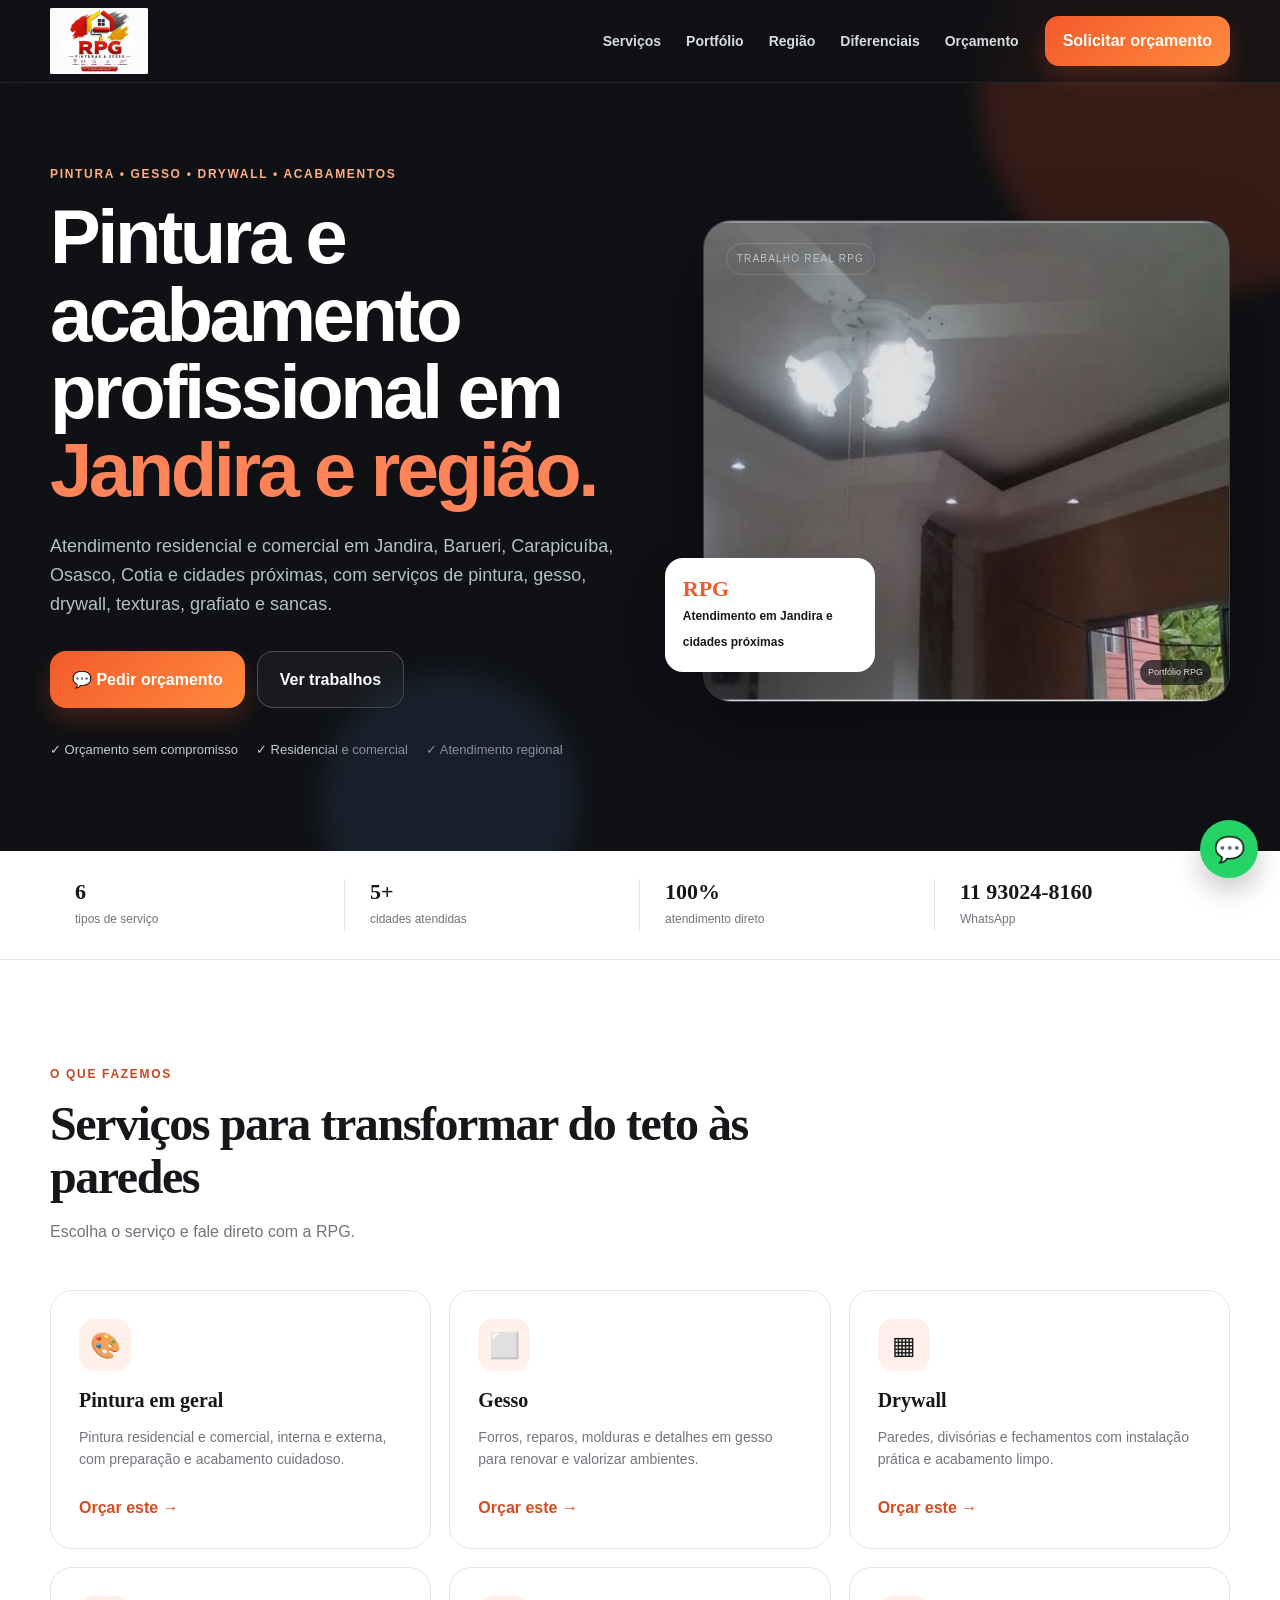
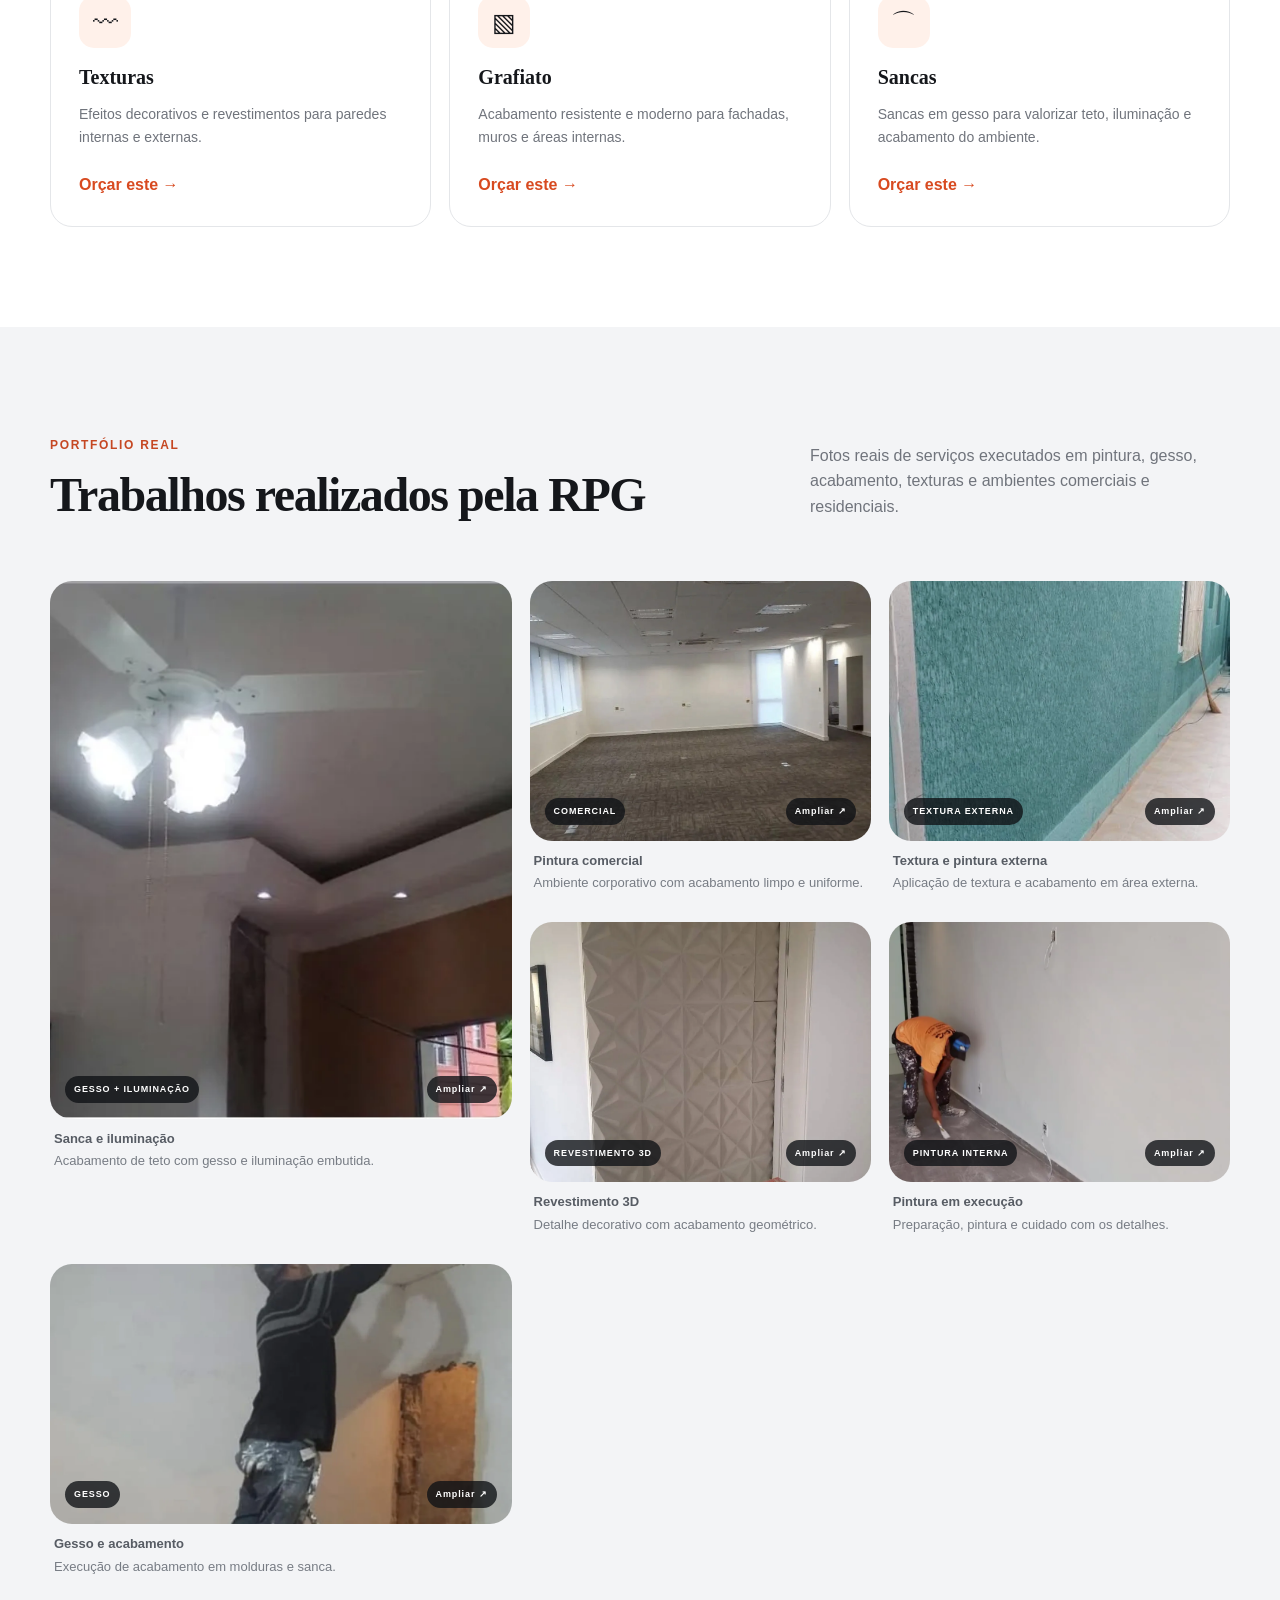
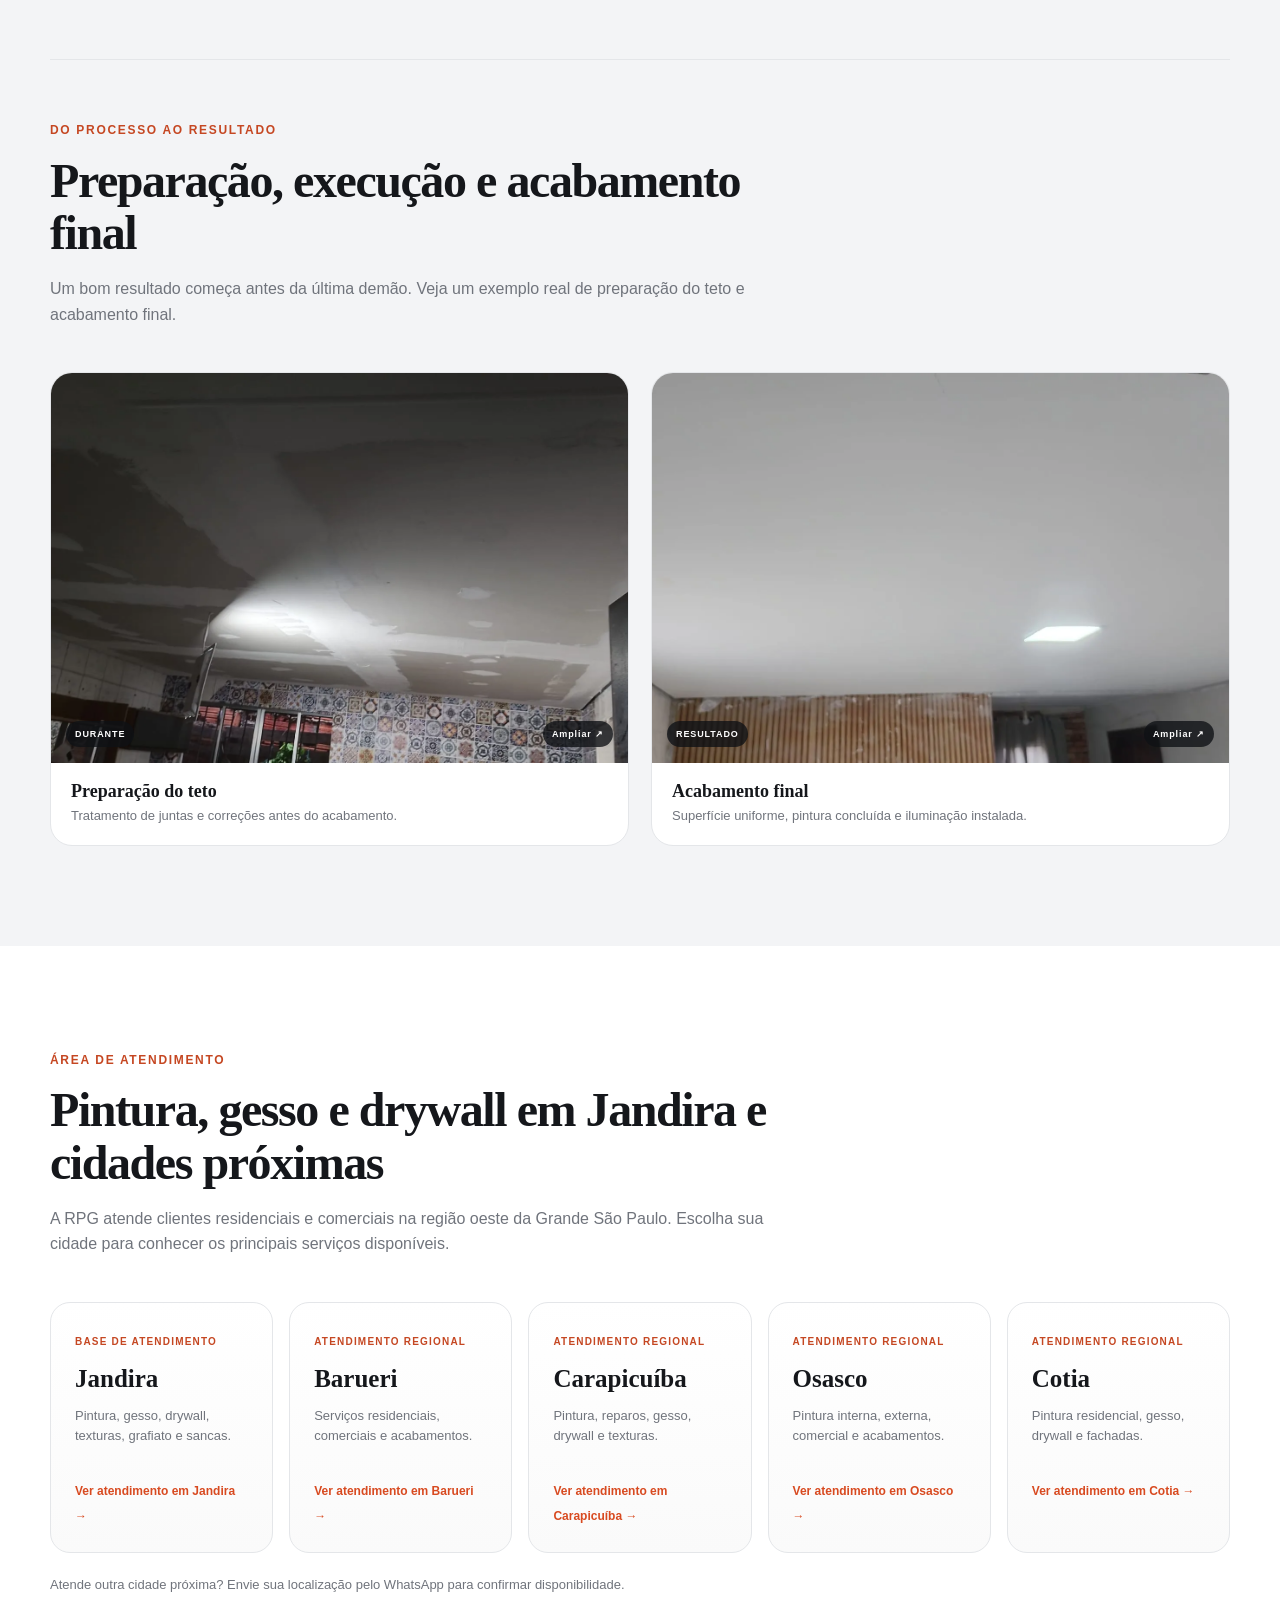
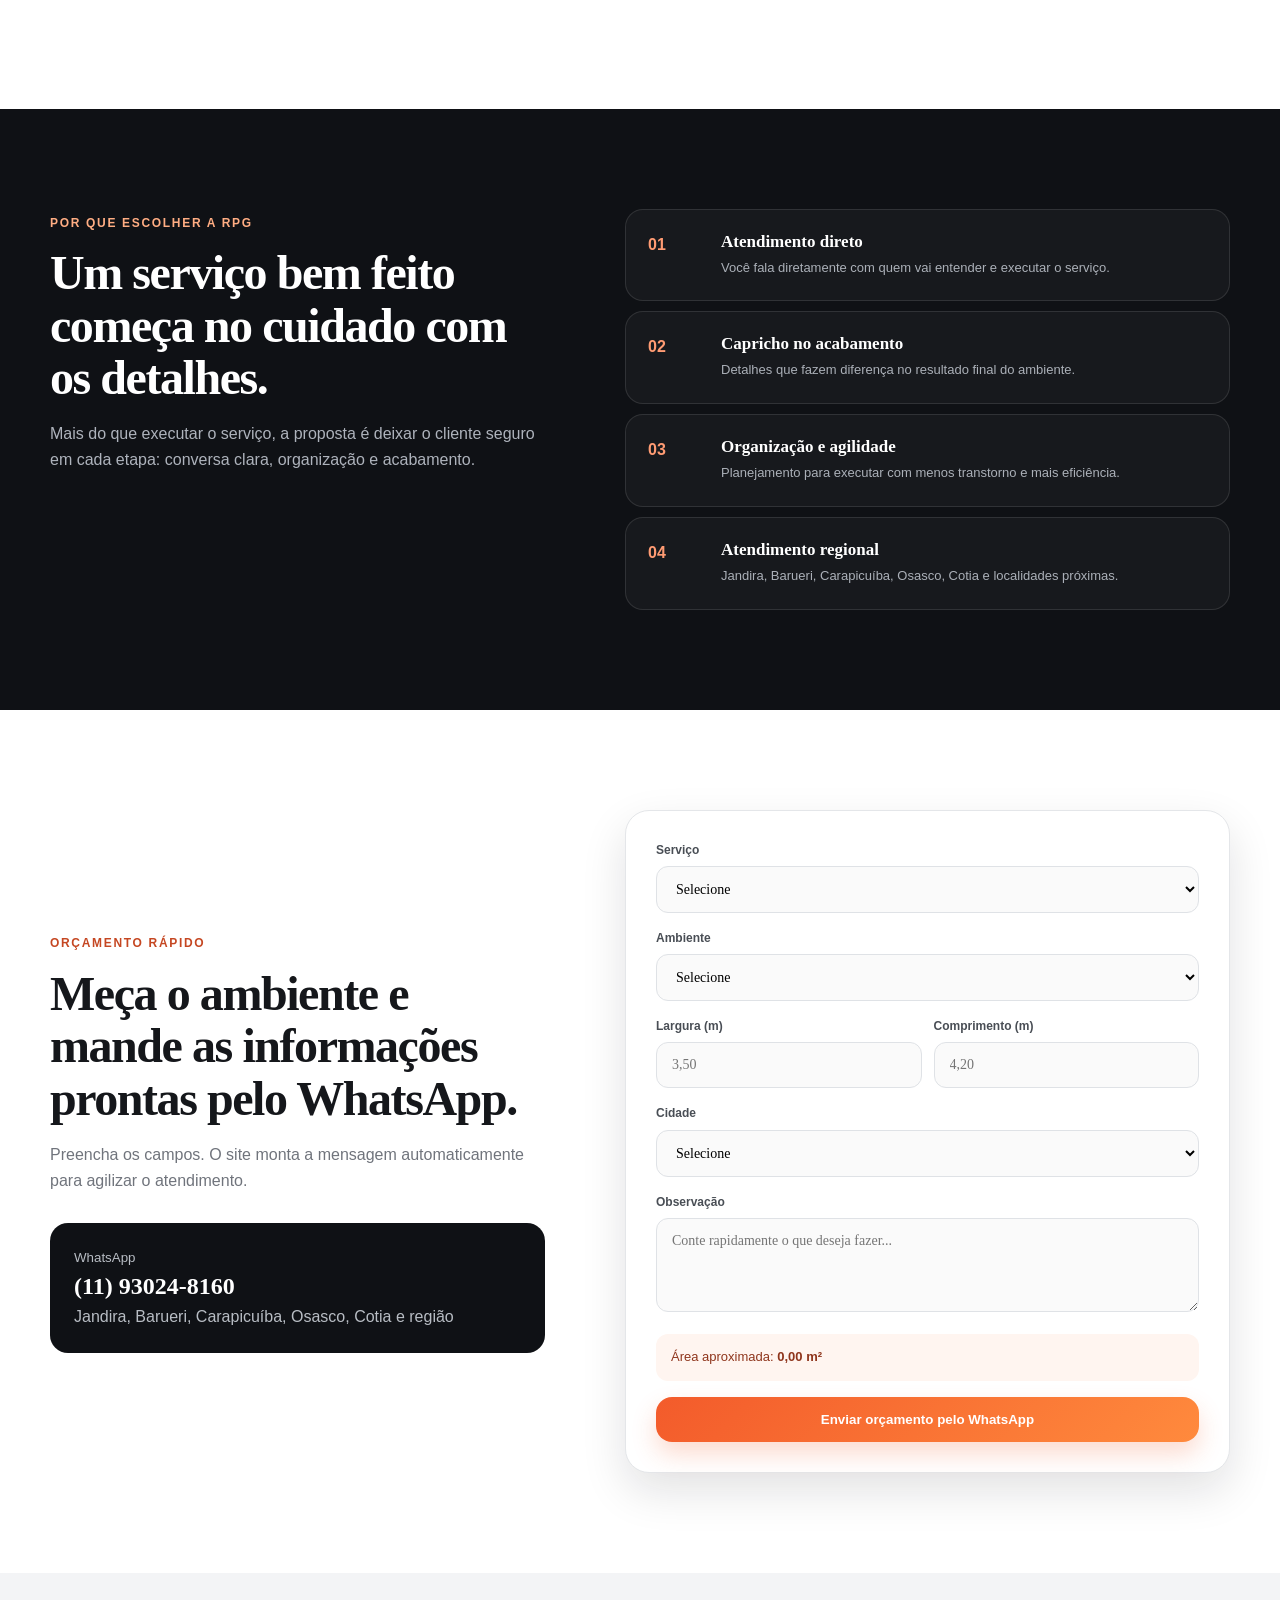
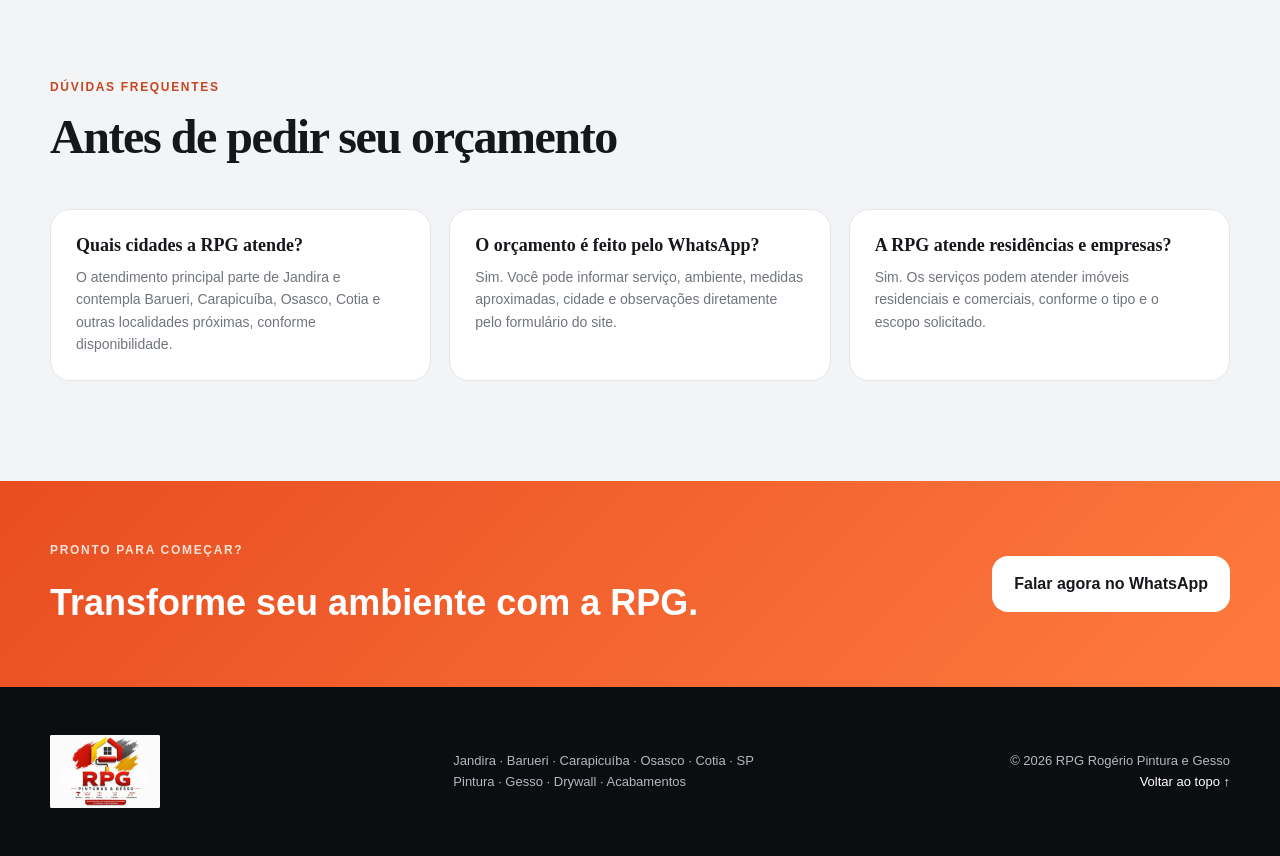
==== index.html @ b92ab062 "Add files via upload" ====
<!doctype html>
<html lang="pt-BR">
<head>
  <!-- Google tag (gtag.js) -->
  <script async src="https://www.googletagmanager.com/gtag/js?id=G-4GJXYVEVCH"></script>
  <script>
    window.dataLayer = window.dataLayer || [];
    function gtag(){dataLayer.push(arguments);}
    gtag('js', new Date());

    gtag('config', 'G-4GJXYVEVCH');
  </script>
  <meta charset="utf-8" />
  <meta name="viewport" content="width=device-width, initial-scale=1" />
  <title>RPG Pinturas & Gesso | Pintor em Jandira, Barueri, Osasco e Região</title>
  <meta name="description" content="Pintura residencial e comercial, gesso, drywall, texturas, grafiato e sancas em Jandira, Barueri, Carapicuíba, Osasco, Cotia e região. Solicite orçamento pelo WhatsApp." />
  <meta name="robots" content="index,follow,max-image-preview:large" />
  <meta name="theme-color" content="#111317" />
  <link rel="canonical" href="https://rpgpinturas.com.br/" />
  <meta property="og:locale" content="pt_BR" />
  <meta property="og:type" content="website" />
  <meta property="og:title" content="RPG Pinturas & Gesso | Jandira e Região" />
  <meta property="og:description" content="Pintura, gesso, drywall, texturas e acabamentos em Jandira, Barueri, Carapicuíba, Osasco, Cotia e região." />
  <meta property="og:url" content="https://rpgpinturas.com.br/" />
  <meta property="og:image" content="https://rpgpinturas.com.br/images/portfolio/sanca-iluminacao-rpg.webp" />
  <meta name="twitter:card" content="summary_large_image" />
  <link rel="icon" type="image/png" href="images/favicon-rpg.png" />
  <link rel="preconnect" href="https://fonts.googleapis.com">
  <link rel="preconnect" href="https://fonts.gstatic.com" crossorigin>
  <link rel="preload" href="https://fonts.googleapis.com/css2?family=Manrope:wght@400;500;600;700;800&family=Montserrat:wght@700;800;900&display=swap" as="style" onload="this.onload=null;this.rel=\'stylesheet\'">
  <noscript><link rel="stylesheet" href="https://fonts.googleapis.com/css2?family=Manrope:wght@400;500;600;700;800&family=Montserrat:wght@700;800;900&display=swap"></noscript>
  <link rel="stylesheet" href="css/style.css" />
  <script type="application/ld+json">
  {
    "@context":"https://schema.org",
    "@type":"HomeAndConstructionBusiness",
    "name":"RPG Pinturas & Gesso",
    "url":"https://rpgpinturas.com.br/",
    "image":"https://rpgpinturas.com.br/images/logo-rpg.webp",
    "telephone":"+55 11 93024-8160",
    "priceRange":"$$",
    "areaServed":[
      {"@type":"City","name":"Jandira"},
      {"@type":"City","name":"Barueri"},
      {"@type":"City","name":"Carapicuíba"},
      {"@type":"City","name":"Osasco"},
      {"@type":"City","name":"Cotia"}
    ],
    "serviceType":["Pintura residencial","Pintura comercial","Gesso","Drywall","Texturas","Grafiato","Sancas"]
  }
  </script>
</head>
<body>
  <header class="site-header" id="topo">
    <div class="container nav-wrap">
      <a class="brand" href="#topo" aria-label="RPG Pinturas e Gesso - início"><img class="brand-logo" src="images/logo-rpg.webp" alt="RPG Pinturas e Gesso" width="360" height="240" decoding="async" /></a>
      <button class="menu-toggle" aria-label="Abrir menu" aria-expanded="false">☰</button>
      <nav class="nav" aria-label="Navegação principal">
        <a href="#servicos">Serviços</a><a href="#portfolio">Portfólio</a><a href="#regiao">Região</a><a href="#diferenciais">Diferenciais</a><a href="#orcamento">Orçamento</a>
      </nav>
      <a class="btn btn-primary nav-cta" target="_blank" rel="noopener" href="https://wa.me/5511930248160?text=Olá%20Rogério!%20Vim%20pelo%20site%20da%20RPG%20e%20gostaria%20de%20solicitar%20um%20orçamento.">Solicitar orçamento</a>
    </div>
  </header>

  <main>
    <section class="hero section-dark">
      <div class="hero-glow hero-glow-1"></div><div class="hero-glow hero-glow-2"></div>
      <div class="container hero-grid">
        <div class="hero-copy reveal">
          <span class="eyebrow">Pintura • Gesso • Drywall • Acabamentos</span>
          <h1>Pintura e acabamento profissional em <span>Jandira e região.</span></h1>
          <p>Atendimento residencial e comercial em Jandira, Barueri, Carapicuíba, Osasco, Cotia e cidades próximas, com serviços de pintura, gesso, drywall, texturas, grafiato e sancas.</p>
          <div class="hero-actions">
            <a class="btn btn-primary btn-lg" target="_blank" rel="noopener" href="https://wa.me/5511930248160?text=Olá%20Rogério!%20Vim%20pelo%20site%20da%20RPG%20e%20quero%20solicitar%20um%20orçamento.">💬 Pedir orçamento</a>
            <a class="btn btn-ghost btn-lg" href="#portfolio">Ver trabalhos</a>
          </div>
          <div class="trust-row"><span>✓ Orçamento sem compromisso</span><span>✓ Residencial e comercial</span><span>✓ Atendimento regional</span></div>
        </div>
        <div class="hero-visual reveal">
          <div class="photo-card photo-main hero-photo" role="img" aria-label="Profissional realizando pintura interna">
            <img src="images/portfolio/sanca-iluminacao-rpg.webp" alt="Sanca em gesso com iluminação e acabamento realizado pela RPG Pinturas & Gesso" loading="eager" fetchpriority="high" /><span class="photo-label">TRABALHO REAL RPG</span><span class="photo-source">Portfólio RPG</span>
          </div>
          <div class="floating-badge"><strong>RPG</strong><span>Atendimento em Jandira e cidades próximas</span></div>
        </div>
      </div>
    </section>

    <section class="stats-strip"><div class="container stats-grid"><div><strong>6</strong><span>tipos de serviço</span></div><div><strong>5+</strong><span>cidades atendidas</span></div><div><strong>100%</strong><span>atendimento direto</span></div><div><strong>11 93024-8160</strong><span>WhatsApp</span></div></div></section>

    <section class="section" id="servicos"><div class="container">
      <div class="section-heading reveal"><span class="eyebrow dark">O que fazemos</span><h2>Serviços para transformar do teto às paredes</h2><p>Escolha o serviço e fale direto com a RPG.</p></div>
      <div class="service-grid">
        <article class="service-card reveal"><div class="service-icon">🎨</div><h3>Pintura em geral</h3><p>Pintura residencial e comercial, interna e externa, com preparação e acabamento cuidadoso.</p><a data-service="Pintura em geral" class="service-link" href="#orcamento">Orçar este →</a></article>
        <article class="service-card reveal"><div class="service-icon">⬜</div><h3>Gesso</h3><p>Forros, reparos, molduras e detalhes em gesso para renovar e valorizar ambientes.</p><a data-service="Gesso" class="service-link" href="#orcamento">Orçar este →</a></article>
        <article class="service-card reveal"><div class="service-icon">▦</div><h3>Drywall</h3><p>Paredes, divisórias e fechamentos com instalação prática e acabamento limpo.</p><a data-service="Drywall" class="service-link" href="#orcamento">Orçar este →</a></article>
        <article class="service-card reveal"><div class="service-icon">〰</div><h3>Texturas</h3><p>Efeitos decorativos e revestimentos para paredes internas e externas.</p><a data-service="Texturas" class="service-link" href="#orcamento">Orçar este →</a></article>
        <article class="service-card reveal"><div class="service-icon">▧</div><h3>Grafiato</h3><p>Acabamento resistente e moderno para fachadas, muros e áreas internas.</p><a data-service="Grafiato" class="service-link" href="#orcamento">Orçar este →</a></article>
        <article class="service-card reveal"><div class="service-icon">⌒</div><h3>Sancas</h3><p>Sancas em gesso para valorizar teto, iluminação e acabamento do ambiente.</p><a data-service="Sancas" class="service-link" href="#orcamento">Orçar este →</a></article>
      </div>
    </div></section>

    <section class="section section-soft" id="portfolio"><div class="container">
      <div class="section-heading inline-heading reveal">
        <div><span class="eyebrow dark">Portfólio real</span><h2>Trabalhos realizados pela RPG</h2></div>
        <p>Fotos reais de serviços executados em pintura, gesso, acabamento, texturas e ambientes comerciais e residenciais.</p>
      </div>

      <div class="portfolio-grid portfolio-grid-real">
        <figure class="portfolio-card wide reveal" data-lightbox>
          <div class="portfolio-image-wrap"><img class="portfolio-image" src="images/portfolio/sanca-iluminacao-rpg.webp" alt="Sanca em gesso com iluminação e acabamento realizado pela RPG" loading="lazy" decoding="async" /><span class="portfolio-tag">GESSO + ILUMINAÇÃO</span><span class="zoom-hint">Ampliar ↗</span></div>
          <figcaption><strong>Sanca e iluminação</strong><span>Acabamento de teto com gesso e iluminação embutida.</span></figcaption>
        </figure>
        <figure class="portfolio-card reveal" data-lightbox>
          <div class="portfolio-image-wrap"><img class="portfolio-image" src="images/portfolio/pintura-comercial-rpg.webp" alt="Pintura comercial e acabamento de escritório realizado pela RPG" loading="lazy" decoding="async" /><span class="portfolio-tag">COMERCIAL</span><span class="zoom-hint">Ampliar ↗</span></div>
          <figcaption><strong>Pintura comercial</strong><span>Ambiente corporativo com acabamento limpo e uniforme.</span></figcaption>
        </figure>
        <figure class="portfolio-card reveal" data-lightbox>
          <div class="portfolio-image-wrap"><img class="portfolio-image" src="images/portfolio/pintura-externa-textura-rpg.webp" alt="Pintura externa com textura em parede realizada pela RPG" loading="lazy" decoding="async" /><span class="portfolio-tag">TEXTURA EXTERNA</span><span class="zoom-hint">Ampliar ↗</span></div>
          <figcaption><strong>Textura e pintura externa</strong><span>Aplicação de textura e acabamento em área externa.</span></figcaption>
        </figure>
        <figure class="portfolio-card reveal" data-lightbox>
          <div class="portfolio-image-wrap"><img class="portfolio-image" src="images/portfolio/revestimento-3d-rpg.webp" alt="Revestimento 3D decorativo instalado em parede pela RPG" loading="lazy" decoding="async" /><span class="portfolio-tag">REVESTIMENTO 3D</span><span class="zoom-hint">Ampliar ↗</span></div>
          <figcaption><strong>Revestimento 3D</strong><span>Detalhe decorativo com acabamento geométrico.</span></figcaption>
        </figure>
        <figure class="portfolio-card reveal" data-lightbox>
          <div class="portfolio-image-wrap"><img class="portfolio-image" src="images/portfolio/pintura-interna-execucao-rpg.webp" alt="Profissional executando pintura interna em obra da RPG" loading="lazy" decoding="async" /><span class="portfolio-tag">PINTURA INTERNA</span><span class="zoom-hint">Ampliar ↗</span></div>
          <figcaption><strong>Pintura em execução</strong><span>Preparação, pintura e cuidado com os detalhes.</span></figcaption>
        </figure>
        <figure class="portfolio-card reveal" data-lightbox>
          <div class="portfolio-image-wrap"><img class="portfolio-image" src="images/portfolio/gesso-acabamento-execucao-rpg.webp" alt="Profissional executando acabamento em gesso e sanca pela RPG" loading="lazy" decoding="async" /><span class="portfolio-tag">GESSO</span><span class="zoom-hint">Ampliar ↗</span></div>
          <figcaption><strong>Gesso e acabamento</strong><span>Execução de acabamento em molduras e sanca.</span></figcaption>
        </figure>
      </div>

      <div class="process-block">
        <div class="section-heading reveal"><span class="eyebrow dark">Do processo ao resultado</span><h2>Preparação, execução e acabamento final</h2><p>Um bom resultado começa antes da última demão. Veja um exemplo real de preparação do teto e acabamento final.</p></div>
        <div class="process-grid">
          <figure class="process-card reveal" data-lightbox>
            <div class="portfolio-image-wrap"><img class="portfolio-image" src="images/portfolio/drywall-preparacao-teto-rpg.webp" alt="Teto em drywall durante etapa de preparação e tratamento de juntas" loading="lazy" decoding="async" /><span class="portfolio-tag">DURANTE</span><span class="zoom-hint">Ampliar ↗</span></div>
            <figcaption><strong>Preparação do teto</strong><span>Tratamento de juntas e correções antes do acabamento.</span></figcaption>
          </figure>
          <figure class="process-card reveal" data-lightbox>
            <div class="portfolio-image-wrap"><img class="portfolio-image" src="images/portfolio/teto-acabamento-final-rpg.webp" alt="Teto após acabamento final e pintura realizado pela RPG" loading="lazy" decoding="async" /><span class="portfolio-tag">RESULTADO</span><span class="zoom-hint">Ampliar ↗</span></div>
            <figcaption><strong>Acabamento final</strong><span>Superfície uniforme, pintura concluída e iluminação instalada.</span></figcaption>
          </figure>
        </div>
      </div>
    </div></section>

    <section class="section local-section" id="regiao"><div class="container">
      <div class="section-heading reveal"><span class="eyebrow dark">Área de atendimento</span><h2>Pintura, gesso e drywall em Jandira e cidades próximas</h2><p>A RPG atende clientes residenciais e comerciais na região oeste da Grande São Paulo. Escolha sua cidade para conhecer os principais serviços disponíveis.</p></div>
      <div class="city-grid">
        <a class="city-card reveal" href="pintor-jandira/"><span>Base de atendimento</span><h3>Jandira</h3><p>Pintura, gesso, drywall, texturas, grafiato e sancas.</p><b>Ver atendimento em Jandira →</b></a>
        <a class="city-card reveal" href="pintor-barueri/"><span>Atendimento regional</span><h3>Barueri</h3><p>Serviços residenciais, comerciais e acabamentos.</p><b>Ver atendimento em Barueri →</b></a>
        <a class="city-card reveal" href="pintor-carapicuiba/"><span>Atendimento regional</span><h3>Carapicuíba</h3><p>Pintura, reparos, gesso, drywall e texturas.</p><b>Ver atendimento em Carapicuíba →</b></a>
        <a class="city-card reveal" href="pintor-osasco/"><span>Atendimento regional</span><h3>Osasco</h3><p>Pintura interna, externa, comercial e acabamentos.</p><b>Ver atendimento em Osasco →</b></a>
        <a class="city-card reveal" href="pintor-cotia/"><span>Atendimento regional</span><h3>Cotia</h3><p>Pintura residencial, gesso, drywall e fachadas.</p><b>Ver atendimento em Cotia →</b></a>
      </div>
      <p class="region-note">Atende outra cidade próxima? Envie sua localização pelo WhatsApp para confirmar disponibilidade.</p>
    </div></section>

    <section class="section section-dark" id="diferenciais"><div class="container split-grid">
      <div class="reveal"><span class="eyebrow">Por que escolher a RPG</span><h2>Um serviço bem feito começa no cuidado com os detalhes.</h2><p class="muted">Mais do que executar o serviço, a proposta é deixar o cliente seguro em cada etapa: conversa clara, organização e acabamento.</p></div>
      <div class="feature-list reveal"><div><span>01</span><div><h3>Atendimento direto</h3><p>Você fala diretamente com quem vai entender e executar o serviço.</p></div></div><div><span>02</span><div><h3>Capricho no acabamento</h3><p>Detalhes que fazem diferença no resultado final do ambiente.</p></div></div><div><span>03</span><div><h3>Organização e agilidade</h3><p>Planejamento para executar com menos transtorno e mais eficiência.</p></div></div><div><span>04</span><div><h3>Atendimento regional</h3><p>Jandira, Barueri, Carapicuíba, Osasco, Cotia e localidades próximas.</p></div></div></div>
    </div></section>
    <section class="section" id="orcamento"><div class="container quote-grid">
      <div class="quote-copy reveal"><span class="eyebrow dark">Orçamento rápido</span><h2>Meça o ambiente e mande as informações prontas pelo WhatsApp.</h2><p>Preencha os campos. O site monta a mensagem automaticamente para agilizar o atendimento.</p><div class="contact-card"><small>WhatsApp</small><strong>(11) 93024-8160</strong><span>Jandira, Barueri, Carapicuíba, Osasco, Cotia e região</span></div></div>
      <form class="quote-form reveal" id="quoteForm">
        <label>Serviço<select id="service" required><option value="">Selecione</option><option>Pintura em geral</option><option>Gesso</option><option>Drywall</option><option>Texturas</option><option>Grafiato</option><option>Sancas</option></select></label>
        <label>Ambiente<select id="room" required><option value="">Selecione</option><option>Sala</option><option>Quarto</option><option>Cozinha</option><option>Banheiro</option><option>Fachada</option><option>Comercial</option><option>Outro</option></select></label>
        <div class="two-cols"><label>Largura (m)<input id="width" type="number" min="0" step="0.01" placeholder="3,50" required></label><label>Comprimento (m)<input id="length" type="number" min="0" step="0.01" placeholder="4,20" required></label></div>
        <label>Cidade<select id="city"><option value="">Selecione</option><option>Jandira</option><option>Barueri</option><option>Carapicuíba</option><option>Osasco</option><option>Cotia</option><option>Outra cidade próxima</option></select></label>
        <label>Observação<textarea id="notes" rows="4" placeholder="Conte rapidamente o que deseja fazer..."></textarea></label>
        <div class="area-result">Área aproximada: <strong id="area">0,00 m²</strong></div>
        <button class="btn btn-primary btn-lg full" type="submit">Enviar orçamento pelo WhatsApp</button>
      </form>
    </div></section>

    <section class="section section-soft faq-section"><div class="container">
      <div class="section-heading reveal"><span class="eyebrow dark">Dúvidas frequentes</span><h2>Antes de pedir seu orçamento</h2></div>
      <div class="faq-grid"><article class="faq-card reveal"><h3>Quais cidades a RPG atende?</h3><p>O atendimento principal parte de Jandira e contempla Barueri, Carapicuíba, Osasco, Cotia e outras localidades próximas, conforme disponibilidade.</p></article><article class="faq-card reveal"><h3>O orçamento é feito pelo WhatsApp?</h3><p>Sim. Você pode informar serviço, ambiente, medidas aproximadas, cidade e observações diretamente pelo formulário do site.</p></article><article class="faq-card reveal"><h3>A RPG atende residências e empresas?</h3><p>Sim. Os serviços podem atender imóveis residenciais e comerciais, conforme o tipo e o escopo solicitado.</p></article></div>
    </div></section>

    <section class="cta-band"><div class="container cta-grid"><div><span class="eyebrow">Pronto para começar?</span><h2>Transforme seu ambiente com a RPG.</h2></div><a class="btn btn-light btn-lg" target="_blank" rel="noopener" href="https://wa.me/5511930248160?text=Olá%20Rogério!%20Gostaria%20de%20falar%20sobre%20um%20serviço.">Falar agora no WhatsApp</a></div></section>
  </main>

  <footer><div class="container footer-grid"><a class="brand footer-brand" href="#topo"><img class="brand-logo footer-logo" src="images/logo-rpg.webp" alt="RPG Pinturas e Gesso" width="360" height="240" loading="lazy" decoding="async" /></a><p>Jandira · Barueri · Carapicuíba · Osasco · Cotia · SP<br>Pintura · Gesso · Drywall · Acabamentos</p><p class="footer-right">© 2026 RPG Rogério Pintura e Gesso<br><a href="#topo">Voltar ao topo ↑</a></p></div></footer>
  <div class="lightbox" id="lightbox" aria-hidden="true"><button class="lightbox-close" aria-label="Fechar imagem">×</button><img id="lightboxImage" src="" alt="Imagem ampliada do portfólio" /><p id="lightboxCaption"></p></div>
  <a class="whatsapp-float" target="_blank" rel="noopener" aria-label="Chamar no WhatsApp" href="https://wa.me/5511930248160?text=Olá%20Rogério!%20Vim%20pelo%20site%20da%20RPG.">💬</a>
  <script src="js/main.js" defer></script>
</body>
</html>
---- css/style.css ----
:root{--bg:#0f1115;--bg2:#171a20;--text:#15171b;--muted:#70747c;--soft:#f3f4f6;--white:#fff;--accent:#f35b2b;--accent2:#ff8a3d;--line:#e4e6e9;--radius:22px;--shadow:0 18px 45px rgba(15,17,21,.12)}*{box-sizing:border-box}html{scroll-behavior:smooth}body{margin:0;font-family:Manrope,Arial,sans-serif;color:var(--text);background:#fff;line-height:1.6}a{text-decoration:none;color:inherit}.container{width:min(1180px,calc(100% - 40px));margin:auto}.site-header{position:fixed;top:0;left:0;right:0;z-index:50;background:rgba(15,17,21,.74);backdrop-filter:blur(14px);border-bottom:1px solid rgba(255,255,255,.08);transition:.3s}.site-header.scrolled{background:rgba(15,17,21,.96)}.nav-wrap{height:82px;display:flex;align-items:center;gap:26px}.brand{display:flex;align-items:center;gap:10px;color:white;min-width:max-content}.brand-mark{display:grid;place-items:center;width:48px;height:48px;background:linear-gradient(135deg,var(--accent),var(--accent2));font:900 17px Montserrat;border-radius:13px;box-shadow:0 8px 20px rgba(243,91,43,.28)}.brand strong{display:block;font:800 16px Montserrat;line-height:1}.brand small{font-size:11px;opacity:.75;text-transform:uppercase;letter-spacing:.12em}.nav{display:flex;gap:25px;margin-left:auto;color:#d8dbe0;font-size:14px;font-weight:700}.nav a:hover{color:#fff}.btn{display:inline-flex;align-items:center;justify-content:center;border:none;border-radius:14px;padding:12px 18px;font-weight:800;cursor:pointer;transition:.25s;font-family:inherit}.btn:hover{transform:translateY(-2px)}.btn-primary{background:linear-gradient(135deg,var(--accent),var(--accent2));color:white;box-shadow:0 12px 24px rgba(243,91,43,.22)}.btn-ghost{color:#fff;border:1px solid rgba(255,255,255,.22);background:rgba(255,255,255,.04)}.btn-light{background:#fff;color:#16181c}.btn-lg{padding:15px 22px;border-radius:16px}.menu-toggle{display:none;background:none;border:0;color:#fff;font-size:26px}.section-dark{background:var(--bg);color:#fff}.hero{position:relative;min-height:760px;padding:160px 0 90px;overflow:hidden}.hero-grid{display:grid;grid-template-columns:1.05fr .95fr;gap:70px;align-items:center}.hero-glow{position:absolute;border-radius:50%;filter:blur(12px);opacity:.4}.hero-glow-1{width:420px;height:420px;background:#6f2d1b;top:-120px;right:-120px}.hero-glow-2{width:260px;height:260px;background:#26364b;bottom:-80px;left:25%}.eyebrow{display:inline-block;color:#ffad83;font-size:12px;font-weight:800;letter-spacing:.14em;text-transform:uppercase;margin-bottom:14px}.eyebrow.dark{color:#c54722}.hero h1,.section h2,.cta-band h2{font-family:Montserrat,sans-serif}.hero h1{font-size:clamp(44px,6vw,76px);line-height:1.02;margin:0 0 24px;letter-spacing:-.045em}.hero h1 span{color:#ff8358}.hero-copy>p{font-size:18px;color:#b9bec7;max-width:660px}.hero-actions{display:flex;gap:12px;margin:32px 0}.trust-row{display:flex;gap:18px;flex-wrap:wrap;color:#c7cbd2;font-size:13px}.hero-visual{position:relative}.photo-card{border-radius:28px;min-height:480px;background:linear-gradient(145deg,#262a31,#171a20);border:1px solid rgba(255,255,255,.12);box-shadow:0 30px 80px rgba(0,0,0,.3);display:flex;flex-direction:column;justify-content:center;align-items:center;text-align:center;padding:30px;color:#bfc4ca;overflow:hidden;position:relative}.photo-card:before{content:"";position:absolute;inset:0;background:linear-gradient(135deg,transparent 45%,rgba(243,91,43,.12))}.photo-label{position:absolute;top:22px;left:22px;border:1px solid rgba(255,255,255,.14);padding:7px 10px;border-radius:999px;font-size:10px;letter-spacing:.12em}.photo-icon{font-size:82px;filter:grayscale(1);opacity:.8}.floating-badge{position:absolute;left:-38px;bottom:30px;width:210px;padding:18px;background:#fff;color:#17191d;border-radius:18px;box-shadow:var(--shadow)}.floating-badge strong{font:900 22px Montserrat;color:var(--accent);display:block}.floating-badge span{font-size:12px;font-weight:700}.stats-strip{background:#fff;border-bottom:1px solid var(--line)}.stats-grid{display:grid;grid-template-columns:repeat(4,1fr);padding:28px 0}.stats-grid div{padding:0 25px;border-right:1px solid var(--line)}.stats-grid div:last-child{border:0}.stats-grid strong{display:block;font:800 22px Montserrat}.stats-grid span{font-size:12px;color:var(--muted)}.section{padding:100px 0}.section-soft{background:var(--soft)}.section-heading{max-width:760px;margin-bottom:45px}.section-heading h2,.split-grid h2,.quote-copy h2{font:800 clamp(32px,4vw,48px) Montserrat;line-height:1.1;letter-spacing:-.03em;margin:0 0 14px}.section-heading p,.quote-copy>p{color:var(--muted)}.inline-heading{max-width:none;display:flex;align-items:end;justify-content:space-between;gap:50px}.inline-heading p{max-width:420px}.service-grid{display:grid;grid-template-columns:repeat(3,1fr);gap:18px}.service-card{background:#fff;border:1px solid var(--line);border-radius:var(--radius);padding:28px;transition:.3s}.service-card:hover{transform:translateY(-7px);box-shadow:var(--shadow);border-color:#ffd4c4}.service-icon{width:52px;height:52px;display:grid;place-items:center;border-radius:15px;background:#fff1ea;font-size:25px}.service-card h3{font:800 20px Montserrat;margin:18px 0 8px}.service-card p{color:var(--muted);font-size:14px}.service-link{display:inline-block;margin-top:10px;color:#d84a20;font-weight:800}.portfolio-grid{display:grid;grid-template-columns:1.25fr .75fr .75fr;gap:18px}.portfolio-card{margin:0}.portfolio-card.wide{grid-row:span 2}.placeholder{height:260px;border-radius:var(--radius);padding:22px;display:flex;flex-direction:column;justify-content:end;color:#fff;box-shadow:inset 0 -80px 90px rgba(0,0,0,.45);background-size:cover}.wide .placeholder{height:538px}.p1{background:linear-gradient(135deg,#5b6878,#20252c)}.p2{background:linear-gradient(135deg,#c46a46,#3b302d)}.p3{background:linear-gradient(135deg,#6b7775,#26302f)}.p4{background:linear-gradient(135deg,#8b8176,#302d2b)}.placeholder span{font-size:10px;letter-spacing:.14em;font-weight:900}.placeholder b{font:800 22px Montserrat}.portfolio-card figcaption{padding:10px 4px;color:#575c64;font-weight:700;font-size:13px}.split-grid{display:grid;grid-template-columns:.9fr 1.1fr;gap:80px;align-items:start}.muted{color:#aeb3bc}.feature-list{display:grid;gap:10px}.feature-list>div{display:grid;grid-template-columns:55px 1fr;gap:18px;padding:22px;border:1px solid rgba(255,255,255,.11);border-radius:18px;background:rgba(255,255,255,.035)}.feature-list>div>span{color:#ff9b73;font-weight:900}.feature-list h3{margin:0 0 6px;font:800 17px Montserrat}.feature-list p{margin:0;color:#abb0b8;font-size:13px}.quote-grid{display:grid;grid-template-columns:.9fr 1.1fr;gap:80px;align-items:center}.contact-card{margin-top:30px;background:var(--bg);color:#fff;padding:24px;border-radius:18px}.contact-card small,.contact-card span{display:block;color:#b8bdc4}.contact-card strong{display:block;font:800 24px Montserrat;margin:4px 0}.quote-form{background:#fff;border:1px solid var(--line);padding:30px;border-radius:24px;box-shadow:var(--shadow);display:grid;gap:16px}.quote-form label{font-size:12px;font-weight:800;color:#494e55}.quote-form input,.quote-form select,.quote-form textarea{width:100%;margin-top:6px;padding:14px 15px;border:1px solid #dfe2e6;border-radius:12px;font:500 14px Manrope;outline:none;background:#fafafa}.quote-form input:focus,.quote-form select:focus,.quote-form textarea:focus{border-color:#f39779;background:#fff}.two-cols{display:grid;grid-template-columns:1fr 1fr;gap:12px}.area-result{padding:13px 15px;background:#fff5f0;border-radius:12px;color:#8f351c;font-size:13px}.full{width:100%}.cta-band{background:linear-gradient(135deg,#e84d21,#ff7b3f);color:#fff;padding:55px 0}.cta-grid{display:flex;justify-content:space-between;align-items:center;gap:30px}.cta-band h2{margin:0;font-size:36px}.cta-band .eyebrow{color:#ffe1d5}footer{background:#0b0d10;color:#b4b8bf;padding:48px 0}.footer-grid{display:grid;grid-template-columns:1fr 1fr 1fr;align-items:center;gap:30px}.footer-brand{width:max-content}.footer-grid p{font-size:13px}.footer-right{text-align:right}.footer-right a{color:#fff}.whatsapp-float{position:fixed;right:22px;bottom:22px;width:58px;height:58px;border-radius:50%;display:grid;place-items:center;background:#25d366;color:white;font-size:25px;box-shadow:0 12px 28px rgba(0,0,0,.22);z-index:45}.reveal{opacity:0;transform:translateY(16px);transition:opacity .65s ease,transform .65s ease}.reveal.visible{opacity:1;transform:none}@media(max-width:900px){.nav,.nav-cta{display:none}.menu-toggle{display:block;margin-left:auto}.nav.open{position:absolute;top:82px;left:0;right:0;background:#101217;display:flex;flex-direction:column;padding:22px 30px;border-top:1px solid rgba(255,255,255,.08)}.hero{padding-top:130px}.hero-grid,.split-grid,.quote-grid{grid-template-columns:1fr;gap:45px}.hero-visual{max-width:640px}.floating-badge{left:15px}.stats-grid{grid-template-columns:1fr 1fr}.stats-grid div:nth-child(2){border-right:0}.stats-grid div{padding:14px 18px}.service-grid{grid-template-columns:1fr 1fr}.portfolio-grid{grid-template-columns:1fr 1fr}.portfolio-card.wide{grid-column:span 2;grid-row:auto}.wide .placeholder{height:360px}.inline-heading{display:block}.cta-grid{display:block}.cta-grid .btn{margin-top:24px}.footer-grid{grid-template-columns:1fr}.footer-right{text-align:left}}@media(max-width:600px){.container{width:min(100% - 28px,1180px)}.nav-wrap{height:72px}.hero{min-height:auto;padding:115px 0 65px}.hero h1{font-size:43px}.hero-actions{flex-direction:column}.hero-actions .btn{width:100%}.trust-row{display:grid;gap:7px}.photo-card{min-height:350px}.floating-badge{bottom:15px;width:185px}.stats-grid{grid-template-columns:1fr 1fr}.stats-grid strong{font-size:17px}.section{padding:72px 0}.service-grid{grid-template-columns:1fr}.portfolio-grid{grid-template-columns:1fr}.portfolio-card.wide{grid-column:auto}.wide .placeholder,.placeholder{height:300px}.two-cols{grid-template-columns:1fr}.quote-form{padding:20px}.cta-band h2{font-size:30px}.footer-grid{gap:10px}}

/* SEO local / cidades */
.local-section{background:#fff}.city-grid{display:grid;grid-template-columns:repeat(5,1fr);gap:16px}.city-card{display:block;background:linear-gradient(180deg,#fff,#fafafa);border:1px solid var(--line);border-radius:20px;padding:24px;color:var(--text);transition:.3s;min-height:210px}.city-card:hover{transform:translateY(-6px);box-shadow:var(--shadow);border-color:#ffd2c2}.city-card>span{font-size:10px;text-transform:uppercase;letter-spacing:.12em;font-weight:800;color:#c54722}.city-card h3{font:800 25px Montserrat;margin:12px 0 8px}.city-card p{font-size:13px;color:var(--muted);min-height:58px}.city-card b{font-size:12px;color:#d84a20}.region-note{margin-top:22px;color:var(--muted);font-size:13px}.faq-grid{display:grid;grid-template-columns:repeat(3,1fr);gap:18px}.faq-card{background:#fff;border:1px solid var(--line);border-radius:20px;padding:25px}.faq-card h3{font:800 18px Montserrat;margin:0 0 10px}.faq-card p{color:var(--muted);font-size:14px;margin:0}.local-hero{padding:155px 0 85px}.local-page-grid{display:grid;grid-template-columns:1.05fr .95fr;gap:60px;align-items:center}.local-page-hero h1{font:800 clamp(40px,5vw,64px) Montserrat;line-height:1.03;letter-spacing:-.04em;margin:0 0 22px}.local-page-hero h1 span{color:#ff8358}.local-page-hero p{color:#b9bec7;font-size:17px;max-width:680px}.local-service-list{display:grid;grid-template-columns:repeat(2,1fr);gap:14px}.local-service-item{background:#fff;border:1px solid var(--line);border-radius:18px;padding:20px}.local-service-item h3{font:800 17px Montserrat;margin:0 0 7px}.local-service-item p{font-size:13px;color:var(--muted);margin:0}.breadcrumbs{font-size:12px;color:#8f949d;margin-bottom:18px}.breadcrumbs a{color:#ffad83}.city-links{display:flex;flex-wrap:wrap;gap:10px;margin-top:20px}.city-links a{border:1px solid var(--line);border-radius:999px;padding:8px 12px;font-size:12px;font-weight:800;color:#565b63;background:#fff}.city-links a:hover{border-color:#f39779;color:#c54722}.local-cta-box{background:#111317;color:#fff;border-radius:24px;padding:30px}.local-cta-box h2{font:800 30px Montserrat;margin:0 0 12px}.local-cta-box p{color:#b7bbc3}.seo-copy{max-width:850px}.seo-copy h2{font:800 32px Montserrat}.seo-copy p{color:#60656d;line-height:1.75}
@media(max-width:1000px){.city-grid{grid-template-columns:repeat(2,1fr)}.faq-grid{grid-template-columns:1fr}.local-page-grid{grid-template-columns:1fr}}@media(max-width:600px){.city-grid{grid-template-columns:1fr}.local-service-list{grid-template-columns:1fr}.local-hero{padding:120px 0 65px}}

/* Imagens, logo e lightbox */
.brand-logo{display:block;width:98px;height:66px;object-fit:contain;background:#fff;border-radius:2px}.footer-logo{width:110px;height:auto}.hero-photo{padding:0;justify-content:stretch}.hero-photo img{width:100%;height:100%;min-height:480px;object-fit:cover;display:block;opacity:.86}.photo-source{position:absolute;right:18px;bottom:16px;background:rgba(15,17,21,.7);color:#ddd;font-size:9px;padding:5px 8px;border-radius:999px}.portfolio-image-wrap{height:260px;border-radius:var(--radius);overflow:hidden;position:relative;background:#ddd;cursor:zoom-in}.portfolio-card.wide .portfolio-image-wrap{height:538px}.portfolio-image{display:block;width:100%;height:100%;object-fit:cover;transition:transform .45s ease}.portfolio-card:hover .portfolio-image{transform:scale(1.045)}.portfolio-tag,.zoom-hint{position:absolute;z-index:2;bottom:16px;padding:6px 9px;border-radius:999px;font-size:9px;font-weight:900;letter-spacing:.1em;color:#fff;background:rgba(15,17,21,.78)}.portfolio-tag{left:15px}.zoom-hint{right:15px}.portfolio-card figcaption{display:flex;flex-direction:column;gap:2px}.portfolio-card figcaption span{font-weight:500;color:#777c84}.portfolio-note{color:#8a8f96;font-size:11px;margin-top:14px}.lightbox{position:fixed;inset:0;z-index:100;background:rgba(5,7,10,.93);display:none;align-items:center;justify-content:center;flex-direction:column;padding:30px}.lightbox.open{display:flex}.lightbox img{max-width:min(1100px,92vw);max-height:78vh;border-radius:18px;box-shadow:0 30px 80px rgba(0,0,0,.45)}.lightbox p{color:#fff;font-weight:800}.lightbox-close{position:fixed;top:24px;right:30px;border:0;background:transparent;color:#fff;font-size:42px;cursor:pointer}.quote-form select{appearance:auto}
@media(max-width:900px){.brand-logo{width:85px;height:58px}.portfolio-card.wide .portfolio-image-wrap{height:360px}}@media(max-width:600px){.brand-logo{width:76px;height:52px}.portfolio-card.wide .portfolio-image-wrap,.portfolio-image-wrap{height:300px}.hero-photo img{min-height:350px}}


/* Fase 3 - portfólio real e prova de execução */
.portfolio-grid-real{grid-template-columns:1.15fr .85fr .85fr}
.process-block{margin-top:72px;padding-top:56px;border-top:1px solid var(--line)}
.process-grid{display:grid;grid-template-columns:1fr 1fr;gap:22px}
.process-card{margin:0;background:#fff;border:1px solid var(--line);border-radius:var(--radius);overflow:hidden}
.process-card .portfolio-image-wrap{height:390px;border-radius:0}
.process-card figcaption{padding:18px 20px;display:flex;flex-direction:column;gap:4px}
.process-card figcaption strong{font:800 18px Montserrat}
.process-card figcaption span{font-size:13px;color:var(--muted)}
@media(max-width:900px){.portfolio-grid-real{grid-template-columns:1fr 1fr}.process-grid{grid-template-columns:1fr}}
@media(max-width:600px){.portfolio-grid-real{grid-template-columns:1fr}.portfolio-grid-real .portfolio-card.wide{grid-column:auto}.process-card .portfolio-image-wrap{height:300px}}
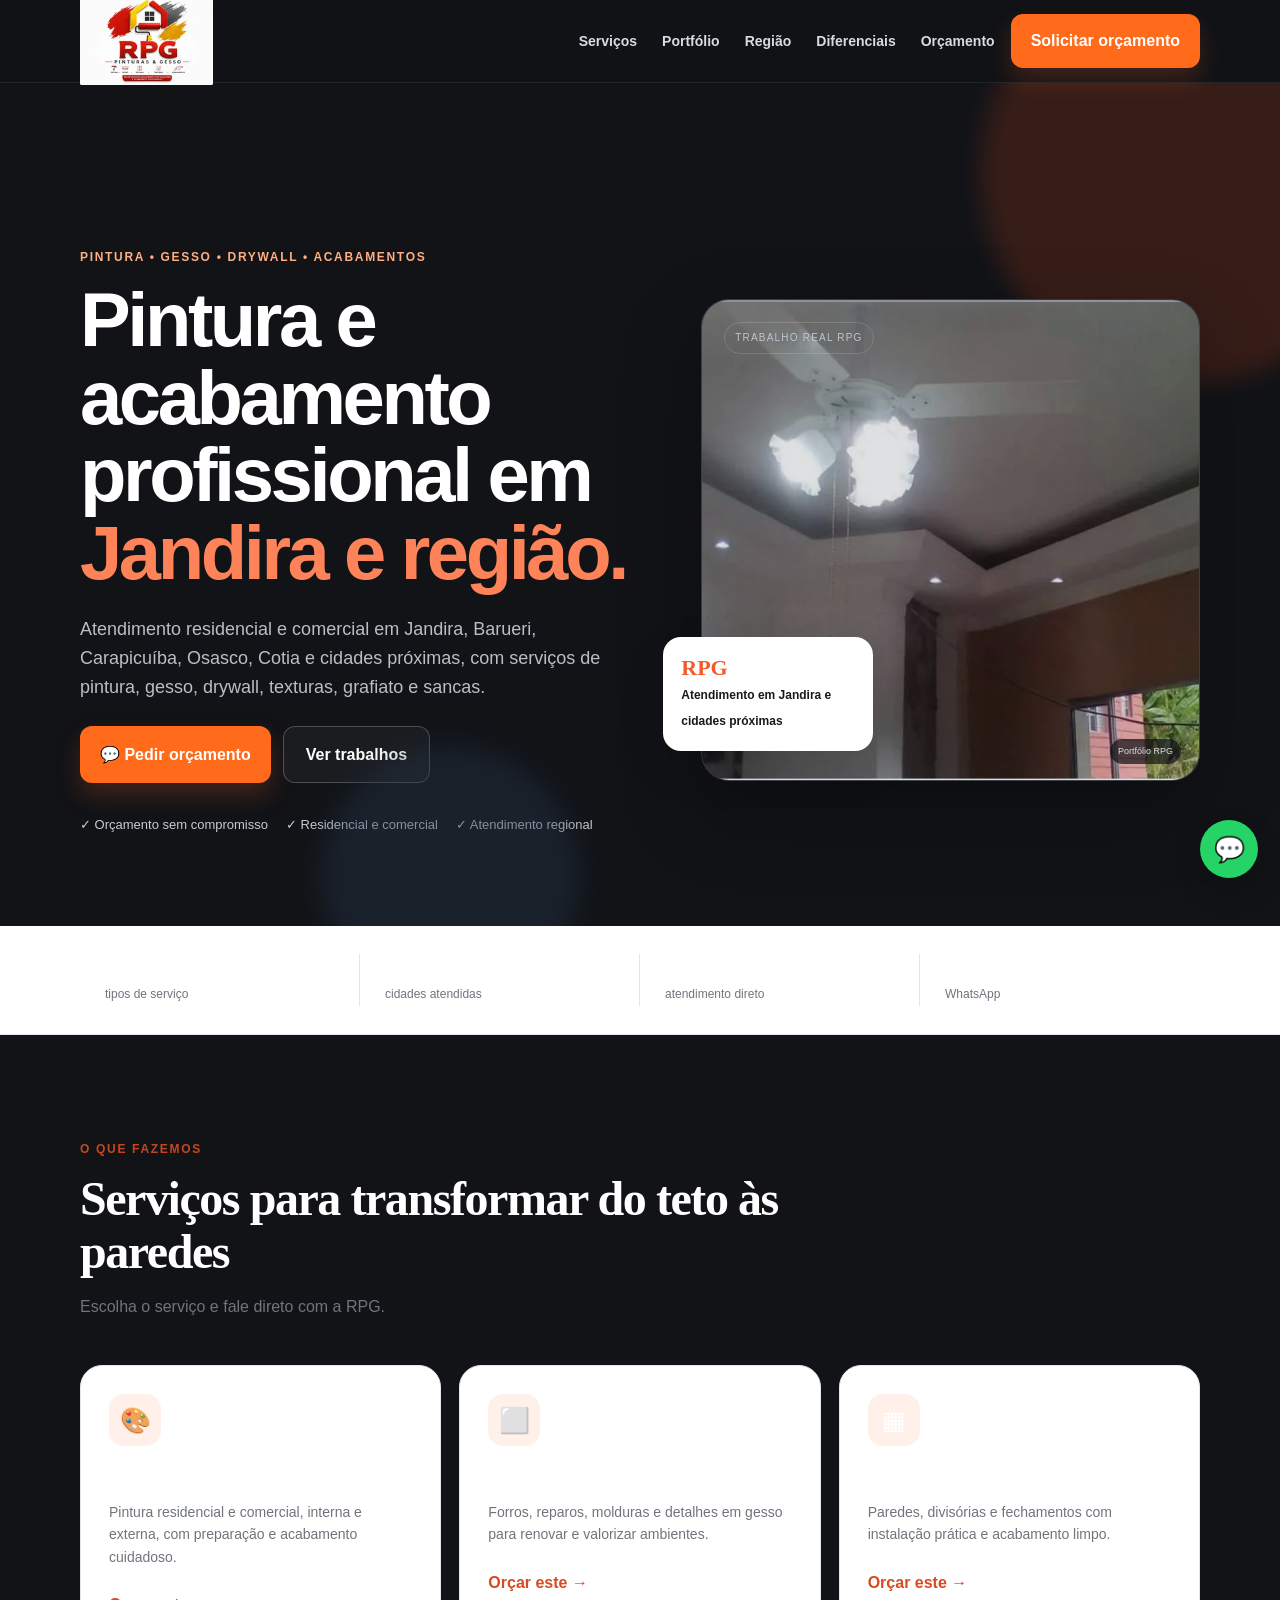
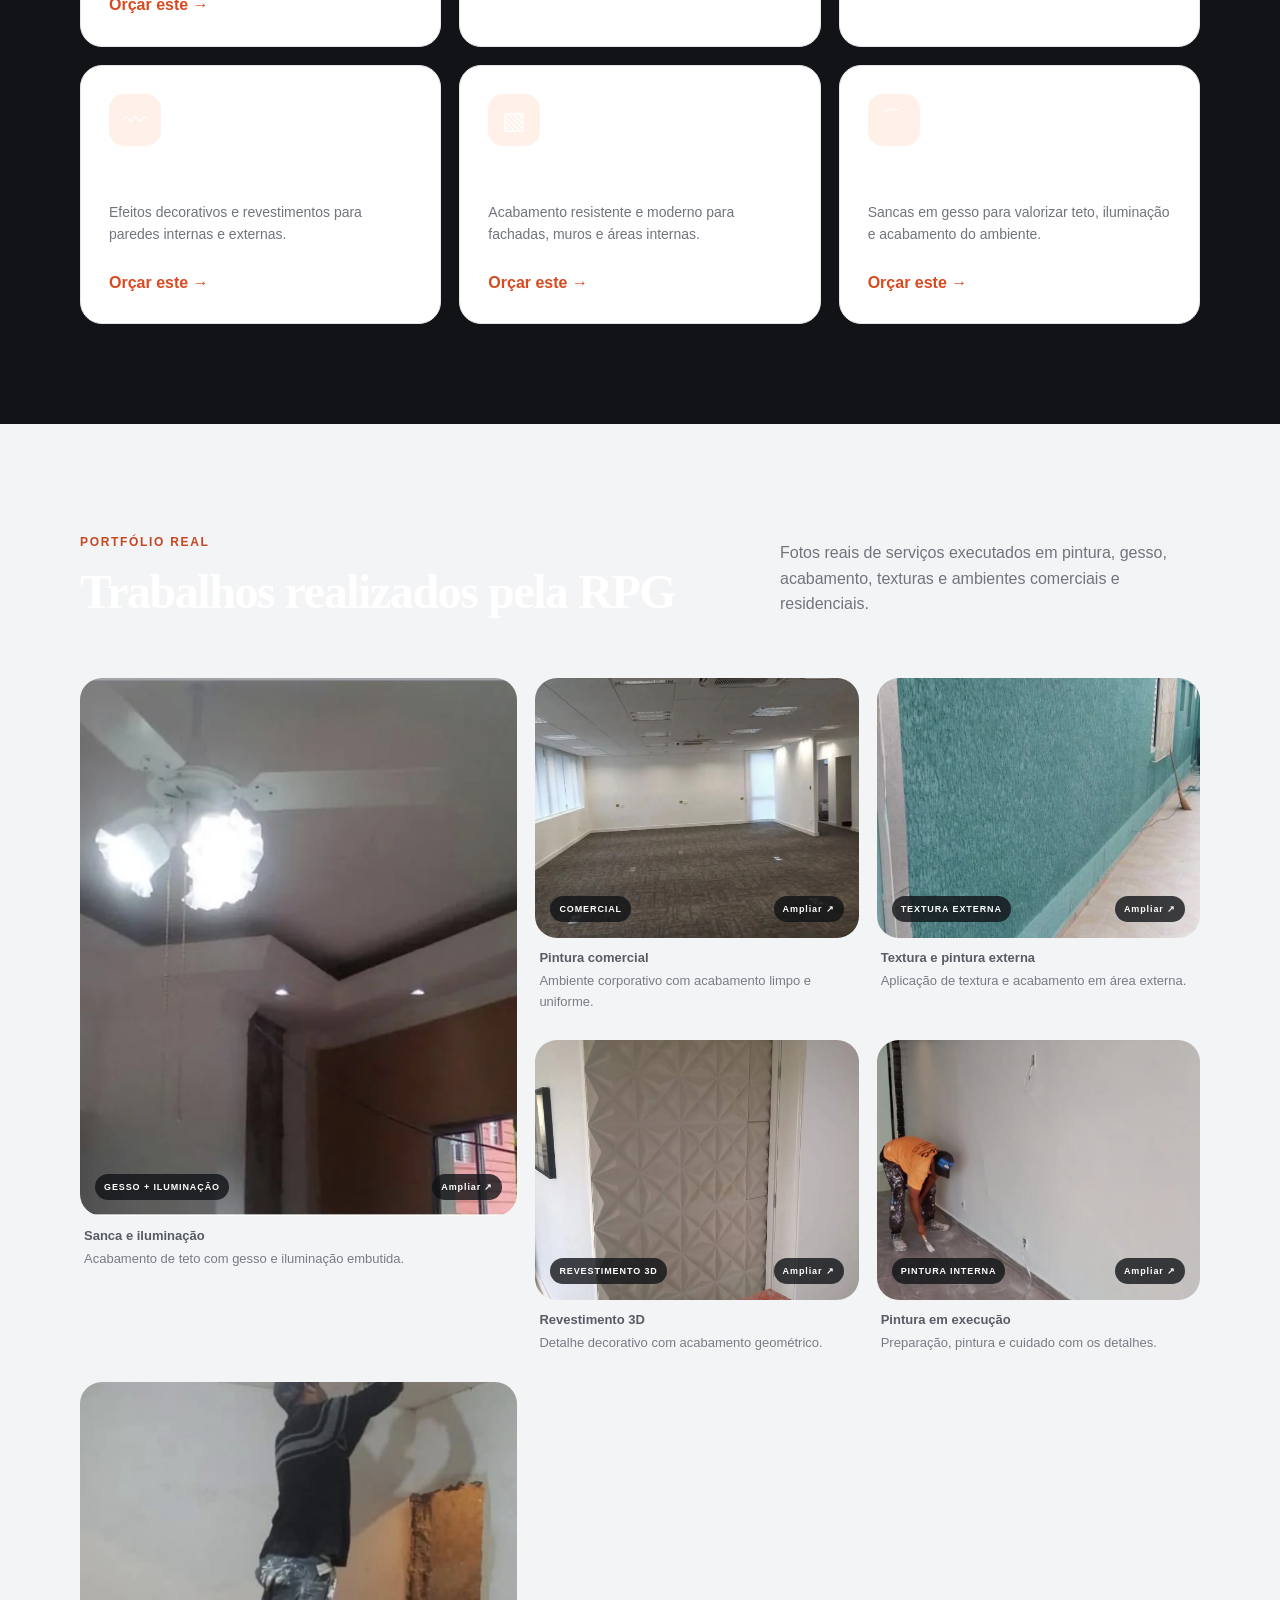
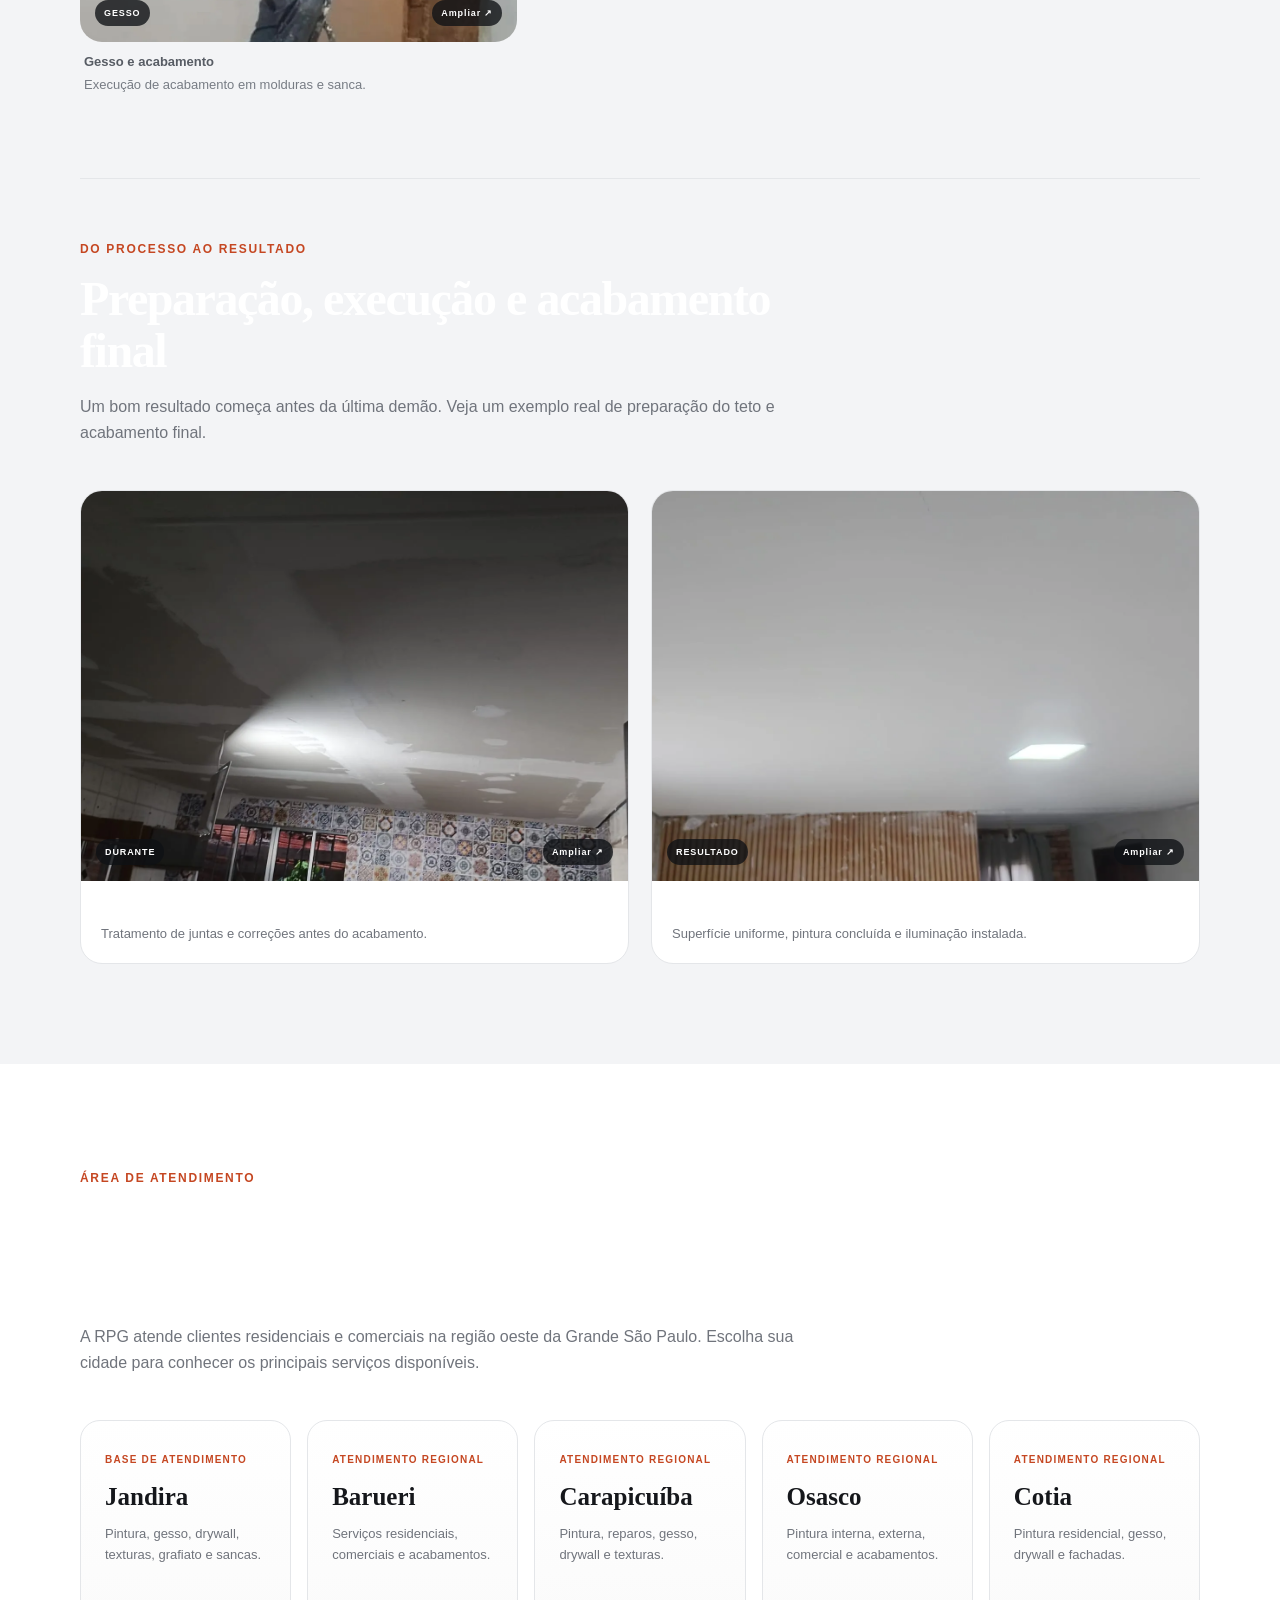
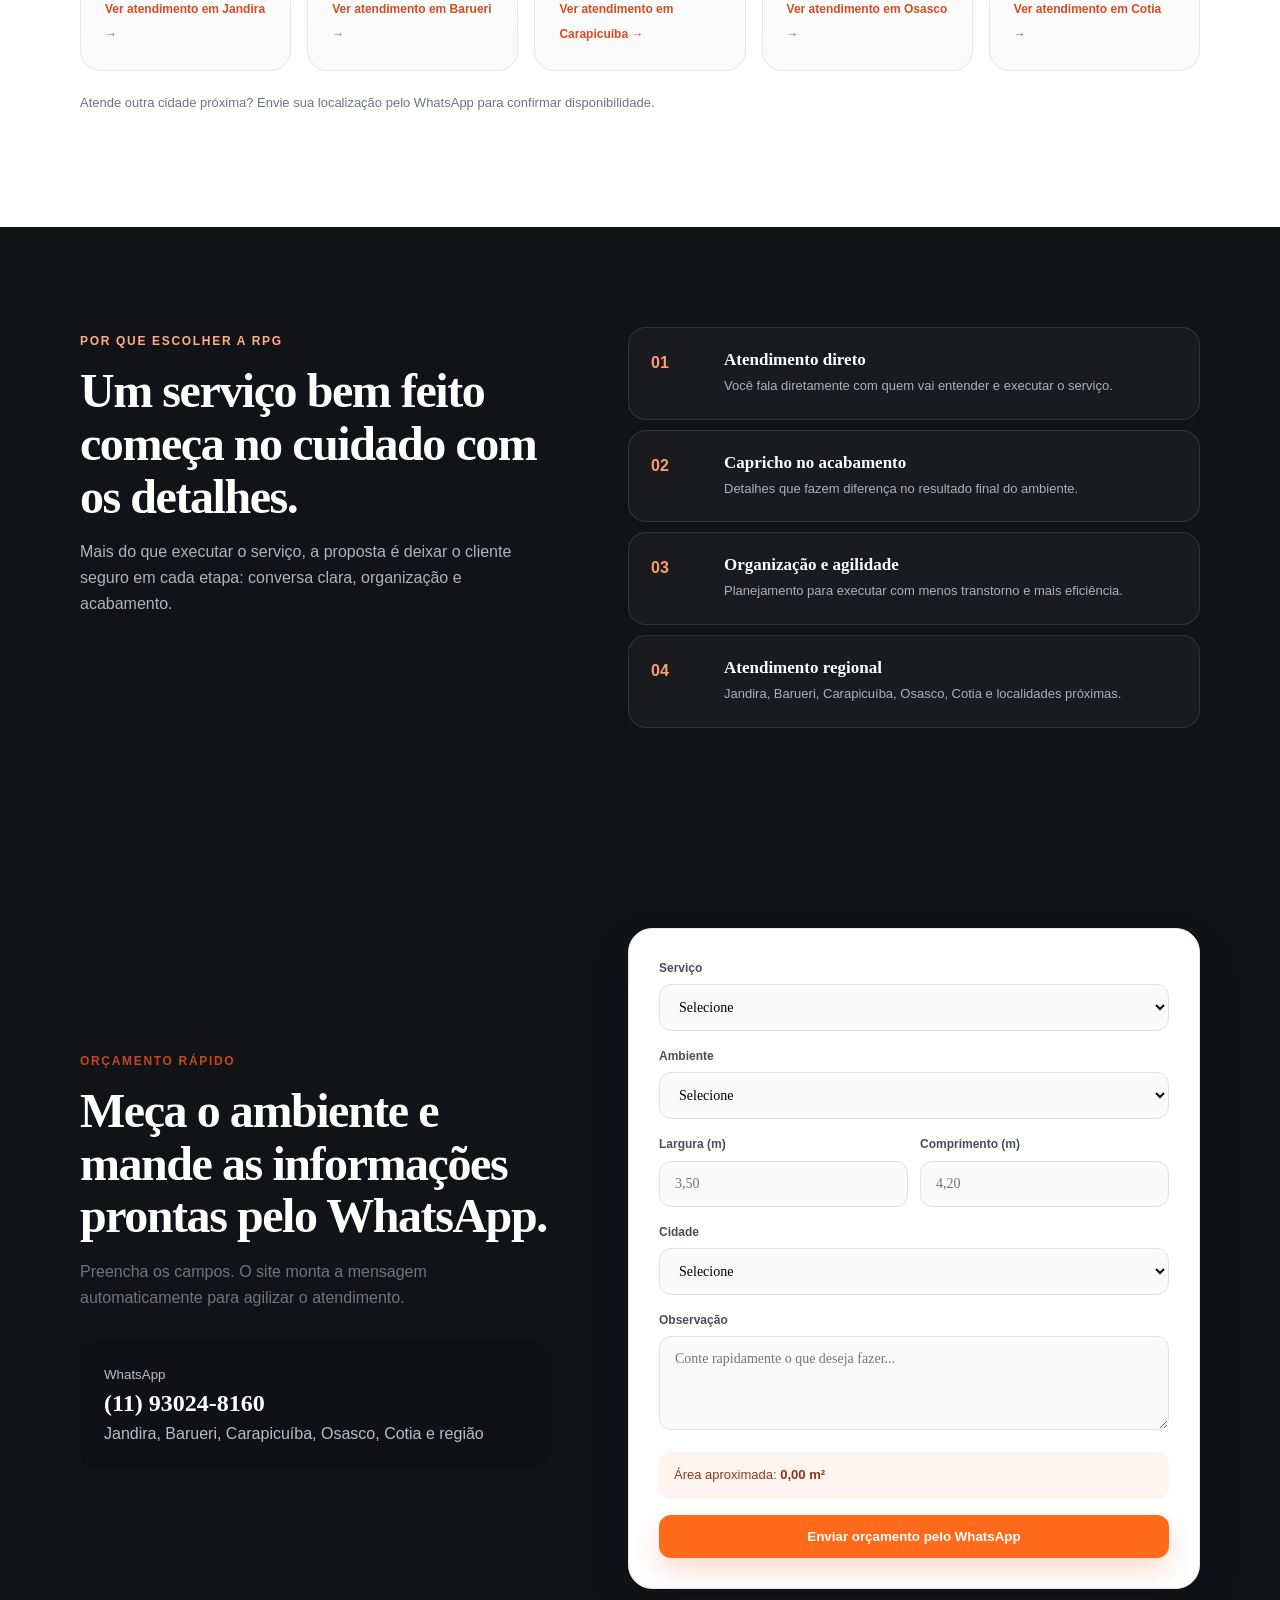
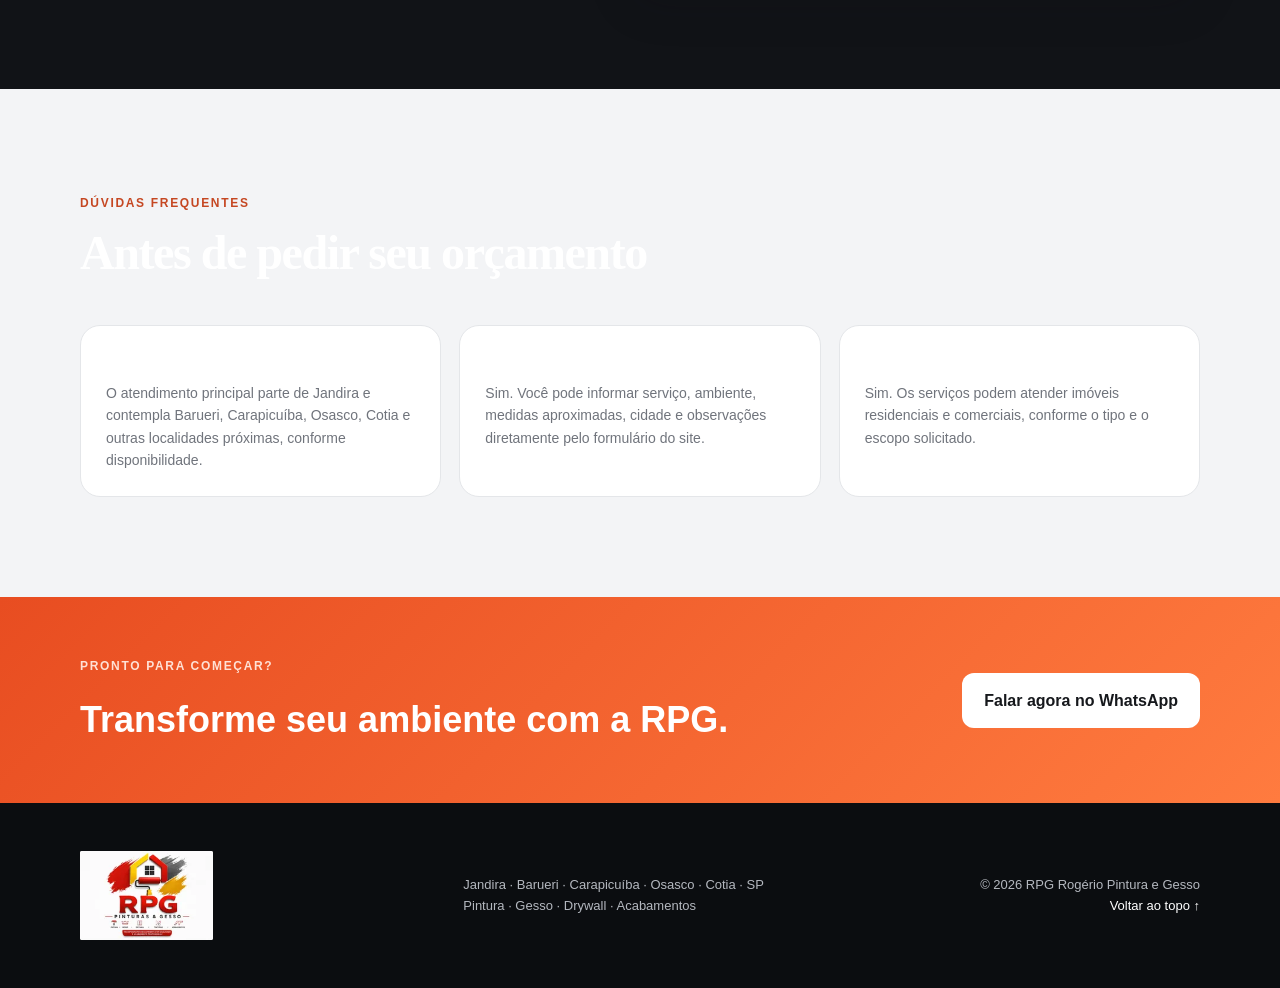
==== commit ecbad74f: "Add files via upload" ====
--- a/index.html
+++ b/index.html
@@ -25,18 +25,15 @@
   <meta property="og:image" content="https://rpgpinturas.com.br/images/portfolio/sanca-iluminacao-rpg.webp" />
   <meta name="twitter:card" content="summary_large_image" />
   <link rel="icon" type="image/png" href="images/favicon-rpg.png" />
-  <link rel="preconnect" href="https://fonts.googleapis.com">
-  <link rel="preconnect" href="https://fonts.gstatic.com" crossorigin>
-  <link rel="preload" href="https://fonts.googleapis.com/css2?family=Manrope:wght@400;500;600;700;800&family=Montserrat:wght@700;800;900&display=swap" as="style" onload="this.onload=null;this.rel=\'stylesheet\'">
-  <noscript><link rel="stylesheet" href="https://fonts.googleapis.com/css2?family=Manrope:wght@400;500;600;700;800&family=Montserrat:wght@700;800;900&display=swap"></noscript>
-  <link rel="stylesheet" href="css/style.css" />
+  <link rel="preload" as="style" href="https://fonts.googleapis.com/css2?family=Manrope:wght@400;500;600;700;800&family=Montserrat:wght@700;800;900&display=swap" onload="this.onload=null;this.rel=\'stylesheet\'"><noscript><link rel="preload" as="style" href="https://fonts.googleapis.com/css2?family=Manrope:wght@400;500;600;700;800&family=Montserrat:wght@700;800;900&display=swap" onload="this.onload=null;this.rel=\'stylesheet\'"><noscript><link rel="stylesheet" href="https://fonts.googleapis.com/css2?family=Manrope:wght@400;500;600;700;800&family=Montserrat:wght@700;800;900&display=swap"></noscript></noscript>
+  <link rel="preload" href="css/style.css" as="style" onload="this.onload=null;this.rel='stylesheet'"><noscript><link rel="stylesheet" href="css/style.css"></noscript>
   <script type="application/ld+json">
   {
     "@context":"https://schema.org",
     "@type":"HomeAndConstructionBusiness",
     "name":"RPG Pinturas & Gesso",
     "url":"https://rpgpinturas.com.br/",
-    "image":"https://rpgpinturas.com.br/images/logo-rpg.webp",
+    "image":"https://rpgpinturas.com.br/images/logo-rpg.png",
     "telephone":"+55 11 93024-8160",
     "priceRange":"$$",
     "areaServed":[
@@ -49,11 +46,30 @@
     "serviceType":["Pintura residencial","Pintura comercial","Gesso","Drywall","Texturas","Grafiato","Sancas"]
   }
   </script>
+<!--critical-inline-->
+<style>
+html{background:#111317}
+body{margin:0;background:#111317;color:#fff;font-family:Manrope,Arial,sans-serif}
+.site-header{position:sticky;top:0;z-index:20;background:rgba(17,19,23,.96)}
+.container{width:min(1120px,calc(100% - 32px));margin:0 auto}
+.nav-wrap{display:flex;align-items:center;justify-content:space-between;min-height:72px;gap:16px}
+.brand-logo{display:block;width:133px;height:auto}
+.section-dark{background:#111317;color:#fff}
+.local-hero{padding:56px 0 64px}
+.local-page-grid{display:grid;grid-template-columns:1.05fr .95fr;gap:40px;align-items:center}
+.local-page-hero h1{font-family:Montserrat,Arial,sans-serif;font-size:clamp(2.2rem,5vw,4.3rem);line-height:.98;margin:14px 0 18px}
+.local-page-hero p{max-width:680px;line-height:1.65;color:#d5d7dc}
+.hero-actions{display:flex;gap:12px;flex-wrap:wrap;margin-top:24px}
+.btn{display:inline-flex;align-items:center;justify-content:center;text-decoration:none;border-radius:12px;font-weight:800}
+.btn-primary{background:#ff6b1a;color:#fff;padding:14px 20px}
+.hero-photo img{width:100%;height:auto;display:block}
+@media(max-width:900px){.local-page-grid{grid-template-columns:1fr}.local-hero{padding-top:34px}.hero-visual{order:2}}
+</style>
 </head>
 <body>
   <header class="site-header" id="topo">
     <div class="container nav-wrap">
-      <a class="brand" href="#topo" aria-label="RPG Pinturas e Gesso - início"><img class="brand-logo" src="images/logo-rpg.webp" alt="RPG Pinturas e Gesso" width="360" height="240" decoding="async" /></a>
+      <a class="brand" href="#topo" aria-label="RPG Pinturas e Gesso - início"><img class="brand-logo" width="133" height="89" src="images/logo-rpg-small.webp" alt="RPG Pinturas e Gesso" /></a>
       <button class="menu-toggle" aria-label="Abrir menu" aria-expanded="false">☰</button>
       <nav class="nav" aria-label="Navegação principal">
         <a href="#servicos">Serviços</a><a href="#portfolio">Portfólio</a><a href="#regiao">Região</a><a href="#diferenciais">Diferenciais</a><a href="#orcamento">Orçamento</a>
@@ -78,7 +94,7 @@
         </div>
         <div class="hero-visual reveal">
           <div class="photo-card photo-main hero-photo" role="img" aria-label="Profissional realizando pintura interna">
-            <img src="images/portfolio/sanca-iluminacao-rpg.webp" alt="Sanca em gesso com iluminação e acabamento realizado pela RPG Pinturas & Gesso" loading="eager" fetchpriority="high" /><span class="photo-label">TRABALHO REAL RPG</span><span class="photo-source">Portfólio RPG</span>
+            <img src="images/portfolio/sanca-iluminacao-rpg-640.webp" srcset="images/portfolio/sanca-iluminacao-rpg-640.webp 640w, images/portfolio/sanca-iluminacao-rpg.webp 1280w" sizes="(max-width: 700px) 100vw, 55vw" alt="Sanca em gesso com iluminação e acabamento realizado pela RPG Pinturas & Gesso" loading="eager" fetchpriority="high" /><span class="photo-label">TRABALHO REAL RPG</span><span class="photo-source">Portfólio RPG</span>
           </div>
           <div class="floating-badge"><strong>RPG</strong><span>Atendimento em Jandira e cidades próximas</span></div>
         </div>
@@ -107,7 +123,7 @@
 
       <div class="portfolio-grid portfolio-grid-real">
         <figure class="portfolio-card wide reveal" data-lightbox>
-          <div class="portfolio-image-wrap"><img class="portfolio-image" src="images/portfolio/sanca-iluminacao-rpg.webp" alt="Sanca em gesso com iluminação e acabamento realizado pela RPG" loading="lazy" decoding="async" /><span class="portfolio-tag">GESSO + ILUMINAÇÃO</span><span class="zoom-hint">Ampliar ↗</span></div>
+          <div class="portfolio-image-wrap"><img class="portfolio-image" src="images/portfolio/sanca-iluminacao-rpg-640.webp" srcset="images/portfolio/sanca-iluminacao-rpg-640.webp 640w, images/portfolio/sanca-iluminacao-rpg.webp 1280w" sizes="(max-width: 700px) 100vw, 55vw" alt="Sanca em gesso com iluminação e acabamento realizado pela RPG" loading="lazy" decoding="async" /><span class="portfolio-tag">GESSO + ILUMINAÇÃO</span><span class="zoom-hint">Ampliar ↗</span></div>
           <figcaption><strong>Sanca e iluminação</strong><span>Acabamento de teto com gesso e iluminação embutida.</span></figcaption>
         </figure>
         <figure class="portfolio-card reveal" data-lightbox>
@@ -184,7 +200,7 @@
     <section class="cta-band"><div class="container cta-grid"><div><span class="eyebrow">Pronto para começar?</span><h2>Transforme seu ambiente com a RPG.</h2></div><a class="btn btn-light btn-lg" target="_blank" rel="noopener" href="https://wa.me/5511930248160?text=Olá%20Rogério!%20Gostaria%20de%20falar%20sobre%20um%20serviço.">Falar agora no WhatsApp</a></div></section>
   </main>
 
-  <footer><div class="container footer-grid"><a class="brand footer-brand" href="#topo"><img class="brand-logo footer-logo" src="images/logo-rpg.webp" alt="RPG Pinturas e Gesso" width="360" height="240" loading="lazy" decoding="async" /></a><p>Jandira · Barueri · Carapicuíba · Osasco · Cotia · SP<br>Pintura · Gesso · Drywall · Acabamentos</p><p class="footer-right">© 2026 RPG Rogério Pintura e Gesso<br><a href="#topo">Voltar ao topo ↑</a></p></div></footer>
+  <footer><div class="container footer-grid"><a class="brand footer-brand" href="#topo"><img class="brand-logo footer-logo" src="images/logo-rpg-small.webp" alt="RPG Pinturas e Gesso" /></a><p>Jandira · Barueri · Carapicuíba · Osasco · Cotia · SP<br>Pintura · Gesso · Drywall · Acabamentos</p><p class="footer-right">© 2026 RPG Rogério Pintura e Gesso<br><a href="#topo">Voltar ao topo ↑</a></p></div></footer>
   <div class="lightbox" id="lightbox" aria-hidden="true"><button class="lightbox-close" aria-label="Fechar imagem">×</button><img id="lightboxImage" src="" alt="Imagem ampliada do portfólio" /><p id="lightboxCaption"></p></div>
   <a class="whatsapp-float" target="_blank" rel="noopener" aria-label="Chamar no WhatsApp" href="https://wa.me/5511930248160?text=Olá%20Rogério!%20Vim%20pelo%20site%20da%20RPG.">💬</a>
   <script src="js/main.js" defer></script>
--- a/css/style.css
+++ b/css/style.css
@@ -1,22 +1 @@
-:root{--bg:#0f1115;--bg2:#171a20;--text:#15171b;--muted:#70747c;--soft:#f3f4f6;--white:#fff;--accent:#f35b2b;--accent2:#ff8a3d;--line:#e4e6e9;--radius:22px;--shadow:0 18px 45px rgba(15,17,21,.12)}*{box-sizing:border-box}html{scroll-behavior:smooth}body{margin:0;font-family:Manrope,Arial,sans-serif;color:var(--text);background:#fff;line-height:1.6}a{text-decoration:none;color:inherit}.container{width:min(1180px,calc(100% - 40px));margin:auto}.site-header{position:fixed;top:0;left:0;right:0;z-index:50;background:rgba(15,17,21,.74);backdrop-filter:blur(14px);border-bottom:1px solid rgba(255,255,255,.08);transition:.3s}.site-header.scrolled{background:rgba(15,17,21,.96)}.nav-wrap{height:82px;display:flex;align-items:center;gap:26px}.brand{display:flex;align-items:center;gap:10px;color:white;min-width:max-content}.brand-mark{display:grid;place-items:center;width:48px;height:48px;background:linear-gradient(135deg,var(--accent),var(--accent2));font:900 17px Montserrat;border-radius:13px;box-shadow:0 8px 20px rgba(243,91,43,.28)}.brand strong{display:block;font:800 16px Montserrat;line-height:1}.brand small{font-size:11px;opacity:.75;text-transform:uppercase;letter-spacing:.12em}.nav{display:flex;gap:25px;margin-left:auto;color:#d8dbe0;font-size:14px;font-weight:700}.nav a:hover{color:#fff}.btn{display:inline-flex;align-items:center;justify-content:center;border:none;border-radius:14px;padding:12px 18px;font-weight:800;cursor:pointer;transition:.25s;font-family:inherit}.btn:hover{transform:translateY(-2px)}.btn-primary{background:linear-gradient(135deg,var(--accent),var(--accent2));color:white;box-shadow:0 12px 24px rgba(243,91,43,.22)}.btn-ghost{color:#fff;border:1px solid rgba(255,255,255,.22);background:rgba(255,255,255,.04)}.btn-light{background:#fff;color:#16181c}.btn-lg{padding:15px 22px;border-radius:16px}.menu-toggle{display:none;background:none;border:0;color:#fff;font-size:26px}.section-dark{background:var(--bg);color:#fff}.hero{position:relative;min-height:760px;padding:160px 0 90px;overflow:hidden}.hero-grid{display:grid;grid-template-columns:1.05fr .95fr;gap:70px;align-items:center}.hero-glow{position:absolute;border-radius:50%;filter:blur(12px);opacity:.4}.hero-glow-1{width:420px;height:420px;background:#6f2d1b;top:-120px;right:-120px}.hero-glow-2{width:260px;height:260px;background:#26364b;bottom:-80px;left:25%}.eyebrow{display:inline-block;color:#ffad83;font-size:12px;font-weight:800;letter-spacing:.14em;text-transform:uppercase;margin-bottom:14px}.eyebrow.dark{color:#c54722}.hero h1,.section h2,.cta-band h2{font-family:Montserrat,sans-serif}.hero h1{font-size:clamp(44px,6vw,76px);line-height:1.02;margin:0 0 24px;letter-spacing:-.045em}.hero h1 span{color:#ff8358}.hero-copy>p{font-size:18px;color:#b9bec7;max-width:660px}.hero-actions{display:flex;gap:12px;margin:32px 0}.trust-row{display:flex;gap:18px;flex-wrap:wrap;color:#c7cbd2;font-size:13px}.hero-visual{position:relative}.photo-card{border-radius:28px;min-height:480px;background:linear-gradient(145deg,#262a31,#171a20);border:1px solid rgba(255,255,255,.12);box-shadow:0 30px 80px rgba(0,0,0,.3);display:flex;flex-direction:column;justify-content:center;align-items:center;text-align:center;padding:30px;color:#bfc4ca;overflow:hidden;position:relative}.photo-card:before{content:"";position:absolute;inset:0;background:linear-gradient(135deg,transparent 45%,rgba(243,91,43,.12))}.photo-label{position:absolute;top:22px;left:22px;border:1px solid rgba(255,255,255,.14);padding:7px 10px;border-radius:999px;font-size:10px;letter-spacing:.12em}.photo-icon{font-size:82px;filter:grayscale(1);opacity:.8}.floating-badge{position:absolute;left:-38px;bottom:30px;width:210px;padding:18px;background:#fff;color:#17191d;border-radius:18px;box-shadow:var(--shadow)}.floating-badge strong{font:900 22px Montserrat;color:var(--accent);display:block}.floating-badge span{font-size:12px;font-weight:700}.stats-strip{background:#fff;border-bottom:1px solid var(--line)}.stats-grid{display:grid;grid-template-columns:repeat(4,1fr);padding:28px 0}.stats-grid div{padding:0 25px;border-right:1px solid var(--line)}.stats-grid div:last-child{border:0}.stats-grid strong{display:block;font:800 22px Montserrat}.stats-grid span{font-size:12px;color:var(--muted)}.section{padding:100px 0}.section-soft{background:var(--soft)}.section-heading{max-width:760px;margin-bottom:45px}.section-heading h2,.split-grid h2,.quote-copy h2{font:800 clamp(32px,4vw,48px) Montserrat;line-height:1.1;letter-spacing:-.03em;margin:0 0 14px}.section-heading p,.quote-copy>p{color:var(--muted)}.inline-heading{max-width:none;display:flex;align-items:end;justify-content:space-between;gap:50px}.inline-heading p{max-width:420px}.service-grid{display:grid;grid-template-columns:repeat(3,1fr);gap:18px}.service-card{background:#fff;border:1px solid var(--line);border-radius:var(--radius);padding:28px;transition:.3s}.service-card:hover{transform:translateY(-7px);box-shadow:var(--shadow);border-color:#ffd4c4}.service-icon{width:52px;height:52px;display:grid;place-items:center;border-radius:15px;background:#fff1ea;font-size:25px}.service-card h3{font:800 20px Montserrat;margin:18px 0 8px}.service-card p{color:var(--muted);font-size:14px}.service-link{display:inline-block;margin-top:10px;color:#d84a20;font-weight:800}.portfolio-grid{display:grid;grid-template-columns:1.25fr .75fr .75fr;gap:18px}.portfolio-card{margin:0}.portfolio-card.wide{grid-row:span 2}.placeholder{height:260px;border-radius:var(--radius);padding:22px;display:flex;flex-direction:column;justify-content:end;color:#fff;box-shadow:inset 0 -80px 90px rgba(0,0,0,.45);background-size:cover}.wide .placeholder{height:538px}.p1{background:linear-gradient(135deg,#5b6878,#20252c)}.p2{background:linear-gradient(135deg,#c46a46,#3b302d)}.p3{background:linear-gradient(135deg,#6b7775,#26302f)}.p4{background:linear-gradient(135deg,#8b8176,#302d2b)}.placeholder span{font-size:10px;letter-spacing:.14em;font-weight:900}.placeholder b{font:800 22px Montserrat}.portfolio-card figcaption{padding:10px 4px;color:#575c64;font-weight:700;font-size:13px}.split-grid{display:grid;grid-template-columns:.9fr 1.1fr;gap:80px;align-items:start}.muted{color:#aeb3bc}.feature-list{display:grid;gap:10px}.feature-list>div{display:grid;grid-template-columns:55px 1fr;gap:18px;padding:22px;border:1px solid rgba(255,255,255,.11);border-radius:18px;background:rgba(255,255,255,.035)}.feature-list>div>span{color:#ff9b73;font-weight:900}.feature-list h3{margin:0 0 6px;font:800 17px Montserrat}.feature-list p{margin:0;color:#abb0b8;font-size:13px}.quote-grid{display:grid;grid-template-columns:.9fr 1.1fr;gap:80px;align-items:center}.contact-card{margin-top:30px;background:var(--bg);color:#fff;padding:24px;border-radius:18px}.contact-card small,.contact-card span{display:block;color:#b8bdc4}.contact-card strong{display:block;font:800 24px Montserrat;margin:4px 0}.quote-form{background:#fff;border:1px solid var(--line);padding:30px;border-radius:24px;box-shadow:var(--shadow);display:grid;gap:16px}.quote-form label{font-size:12px;font-weight:800;color:#494e55}.quote-form input,.quote-form select,.quote-form textarea{width:100%;margin-top:6px;padding:14px 15px;border:1px solid #dfe2e6;border-radius:12px;font:500 14px Manrope;outline:none;background:#fafafa}.quote-form input:focus,.quote-form select:focus,.quote-form textarea:focus{border-color:#f39779;background:#fff}.two-cols{display:grid;grid-template-columns:1fr 1fr;gap:12px}.area-result{padding:13px 15px;background:#fff5f0;border-radius:12px;color:#8f351c;font-size:13px}.full{width:100%}.cta-band{background:linear-gradient(135deg,#e84d21,#ff7b3f);color:#fff;padding:55px 0}.cta-grid{display:flex;justify-content:space-between;align-items:center;gap:30px}.cta-band h2{margin:0;font-size:36px}.cta-band .eyebrow{color:#ffe1d5}footer{background:#0b0d10;color:#b4b8bf;padding:48px 0}.footer-grid{display:grid;grid-template-columns:1fr 1fr 1fr;align-items:center;gap:30px}.footer-brand{width:max-content}.footer-grid p{font-size:13px}.footer-right{text-align:right}.footer-right a{color:#fff}.whatsapp-float{position:fixed;right:22px;bottom:22px;width:58px;height:58px;border-radius:50%;display:grid;place-items:center;background:#25d366;color:white;font-size:25px;box-shadow:0 12px 28px rgba(0,0,0,.22);z-index:45}.reveal{opacity:0;transform:translateY(16px);transition:opacity .65s ease,transform .65s ease}.reveal.visible{opacity:1;transform:none}@media(max-width:900px){.nav,.nav-cta{display:none}.menu-toggle{display:block;margin-left:auto}.nav.open{position:absolute;top:82px;left:0;right:0;background:#101217;display:flex;flex-direction:column;padding:22px 30px;border-top:1px solid rgba(255,255,255,.08)}.hero{padding-top:130px}.hero-grid,.split-grid,.quote-grid{grid-template-columns:1fr;gap:45px}.hero-visual{max-width:640px}.floating-badge{left:15px}.stats-grid{grid-template-columns:1fr 1fr}.stats-grid div:nth-child(2){border-right:0}.stats-grid div{padding:14px 18px}.service-grid{grid-template-columns:1fr 1fr}.portfolio-grid{grid-template-columns:1fr 1fr}.portfolio-card.wide{grid-column:span 2;grid-row:auto}.wide .placeholder{height:360px}.inline-heading{display:block}.cta-grid{display:block}.cta-grid .btn{margin-top:24px}.footer-grid{grid-template-columns:1fr}.footer-right{text-align:left}}@media(max-width:600px){.container{width:min(100% - 28px,1180px)}.nav-wrap{height:72px}.hero{min-height:auto;padding:115px 0 65px}.hero h1{font-size:43px}.hero-actions{flex-direction:column}.hero-actions .btn{width:100%}.trust-row{display:grid;gap:7px}.photo-card{min-height:350px}.floating-badge{bottom:15px;width:185px}.stats-grid{grid-template-columns:1fr 1fr}.stats-grid strong{font-size:17px}.section{padding:72px 0}.service-grid{grid-template-columns:1fr}.portfolio-grid{grid-template-columns:1fr}.portfolio-card.wide{grid-column:auto}.wide .placeholder,.placeholder{height:300px}.two-cols{grid-template-columns:1fr}.quote-form{padding:20px}.cta-band h2{font-size:30px}.footer-grid{gap:10px}}
-
-/* SEO local / cidades */
-.local-section{background:#fff}.city-grid{display:grid;grid-template-columns:repeat(5,1fr);gap:16px}.city-card{display:block;background:linear-gradient(180deg,#fff,#fafafa);border:1px solid var(--line);border-radius:20px;padding:24px;color:var(--text);transition:.3s;min-height:210px}.city-card:hover{transform:translateY(-6px);box-shadow:var(--shadow);border-color:#ffd2c2}.city-card>span{font-size:10px;text-transform:uppercase;letter-spacing:.12em;font-weight:800;color:#c54722}.city-card h3{font:800 25px Montserrat;margin:12px 0 8px}.city-card p{font-size:13px;color:var(--muted);min-height:58px}.city-card b{font-size:12px;color:#d84a20}.region-note{margin-top:22px;color:var(--muted);font-size:13px}.faq-grid{display:grid;grid-template-columns:repeat(3,1fr);gap:18px}.faq-card{background:#fff;border:1px solid var(--line);border-radius:20px;padding:25px}.faq-card h3{font:800 18px Montserrat;margin:0 0 10px}.faq-card p{color:var(--muted);font-size:14px;margin:0}.local-hero{padding:155px 0 85px}.local-page-grid{display:grid;grid-template-columns:1.05fr .95fr;gap:60px;align-items:center}.local-page-hero h1{font:800 clamp(40px,5vw,64px) Montserrat;line-height:1.03;letter-spacing:-.04em;margin:0 0 22px}.local-page-hero h1 span{color:#ff8358}.local-page-hero p{color:#b9bec7;font-size:17px;max-width:680px}.local-service-list{display:grid;grid-template-columns:repeat(2,1fr);gap:14px}.local-service-item{background:#fff;border:1px solid var(--line);border-radius:18px;padding:20px}.local-service-item h3{font:800 17px Montserrat;margin:0 0 7px}.local-service-item p{font-size:13px;color:var(--muted);margin:0}.breadcrumbs{font-size:12px;color:#8f949d;margin-bottom:18px}.breadcrumbs a{color:#ffad83}.city-links{display:flex;flex-wrap:wrap;gap:10px;margin-top:20px}.city-links a{border:1px solid var(--line);border-radius:999px;padding:8px 12px;font-size:12px;font-weight:800;color:#565b63;background:#fff}.city-links a:hover{border-color:#f39779;color:#c54722}.local-cta-box{background:#111317;color:#fff;border-radius:24px;padding:30px}.local-cta-box h2{font:800 30px Montserrat;margin:0 0 12px}.local-cta-box p{color:#b7bbc3}.seo-copy{max-width:850px}.seo-copy h2{font:800 32px Montserrat}.seo-copy p{color:#60656d;line-height:1.75}
-@media(max-width:1000px){.city-grid{grid-template-columns:repeat(2,1fr)}.faq-grid{grid-template-columns:1fr}.local-page-grid{grid-template-columns:1fr}}@media(max-width:600px){.city-grid{grid-template-columns:1fr}.local-service-list{grid-template-columns:1fr}.local-hero{padding:120px 0 65px}}
-
-/* Imagens, logo e lightbox */
-.brand-logo{display:block;width:98px;height:66px;object-fit:contain;background:#fff;border-radius:2px}.footer-logo{width:110px;height:auto}.hero-photo{padding:0;justify-content:stretch}.hero-photo img{width:100%;height:100%;min-height:480px;object-fit:cover;display:block;opacity:.86}.photo-source{position:absolute;right:18px;bottom:16px;background:rgba(15,17,21,.7);color:#ddd;font-size:9px;padding:5px 8px;border-radius:999px}.portfolio-image-wrap{height:260px;border-radius:var(--radius);overflow:hidden;position:relative;background:#ddd;cursor:zoom-in}.portfolio-card.wide .portfolio-image-wrap{height:538px}.portfolio-image{display:block;width:100%;height:100%;object-fit:cover;transition:transform .45s ease}.portfolio-card:hover .portfolio-image{transform:scale(1.045)}.portfolio-tag,.zoom-hint{position:absolute;z-index:2;bottom:16px;padding:6px 9px;border-radius:999px;font-size:9px;font-weight:900;letter-spacing:.1em;color:#fff;background:rgba(15,17,21,.78)}.portfolio-tag{left:15px}.zoom-hint{right:15px}.portfolio-card figcaption{display:flex;flex-direction:column;gap:2px}.portfolio-card figcaption span{font-weight:500;color:#777c84}.portfolio-note{color:#8a8f96;font-size:11px;margin-top:14px}.lightbox{position:fixed;inset:0;z-index:100;background:rgba(5,7,10,.93);display:none;align-items:center;justify-content:center;flex-direction:column;padding:30px}.lightbox.open{display:flex}.lightbox img{max-width:min(1100px,92vw);max-height:78vh;border-radius:18px;box-shadow:0 30px 80px rgba(0,0,0,.45)}.lightbox p{color:#fff;font-weight:800}.lightbox-close{position:fixed;top:24px;right:30px;border:0;background:transparent;color:#fff;font-size:42px;cursor:pointer}.quote-form select{appearance:auto}
-@media(max-width:900px){.brand-logo{width:85px;height:58px}.portfolio-card.wide .portfolio-image-wrap{height:360px}}@media(max-width:600px){.brand-logo{width:76px;height:52px}.portfolio-card.wide .portfolio-image-wrap,.portfolio-image-wrap{height:300px}.hero-photo img{min-height:350px}}
-
-
-/* Fase 3 - portfólio real e prova de execução */
-.portfolio-grid-real{grid-template-columns:1.15fr .85fr .85fr}
-.process-block{margin-top:72px;padding-top:56px;border-top:1px solid var(--line)}
-.process-grid{display:grid;grid-template-columns:1fr 1fr;gap:22px}
-.process-card{margin:0;background:#fff;border:1px solid var(--line);border-radius:var(--radius);overflow:hidden}
-.process-card .portfolio-image-wrap{height:390px;border-radius:0}
-.process-card figcaption{padding:18px 20px;display:flex;flex-direction:column;gap:4px}
-.process-card figcaption strong{font:800 18px Montserrat}
-.process-card figcaption span{font-size:13px;color:var(--muted)}
-@media(max-width:900px){.portfolio-grid-real{grid-template-columns:1fr 1fr}.process-grid{grid-template-columns:1fr}}
-@media(max-width:600px){.portfolio-grid-real{grid-template-columns:1fr}.portfolio-grid-real .portfolio-card.wide{grid-column:auto}.process-card .portfolio-image-wrap{height:300px}}
+:root{--bg:#0f1115;--bg2:#171a20;--text:#15171b;--muted:#70747c;--soft:#f3f4f6;--white:#fff;--accent:#f35b2b;--accent2:#ff8a3d;--line:#e4e6e9;--radius:22px;--shadow:0 18px 45px rgba(15,17,21,.12)}*{box-sizing:border-box}html{scroll-behavior:smooth}body{margin:0;font-family:Manrope,Arial,sans-serif;color:var(--text);background:#fff;line-height:1.6}a{text-decoration:none;color:inherit}.container{width:min(1180px,calc(100% - 40px));margin:auto}.site-header{position:fixed;top:0;left:0;right:0;z-index:50;background:rgba(15,17,21,.74);backdrop-filter:blur(14px);border-bottom:1px solid rgba(255,255,255,.08);transition:.3s}.site-header.scrolled{background:rgba(15,17,21,.96)}.nav-wrap{height:82px;display:flex;align-items:center;gap:26px}.brand{display:flex;align-items:center;gap:10px;color:white;min-width:max-content}.brand-mark{display:grid;place-items:center;width:48px;height:48px;background:linear-gradient(135deg,var(--accent),var(--accent2));font:900 17px Montserrat;border-radius:13px;box-shadow:0 8px 20px rgba(243,91,43,.28)}.brand strong{display:block;font:800 16px Montserrat;line-height:1}.brand small{font-size:11px;opacity:.75;text-transform:uppercase;letter-spacing:.12em}.nav{display:flex;gap:25px;margin-left:auto;color:#d8dbe0;font-size:14px;font-weight:700}.nav a:hover{color:#fff}.btn{display:inline-flex;align-items:center;justify-content:center;border:none;border-radius:14px;padding:12px 18px;font-weight:800;cursor:pointer;transition:.25s;font-family:inherit}.btn:hover{transform:translateY(-2px)}.btn-primary{background:linear-gradient(135deg,var(--accent),var(--accent2));color:white;box-shadow:0 12px 24px rgba(243,91,43,.22)}.btn-ghost{color:#fff;border:1px solid rgba(255,255,255,.22);background:rgba(255,255,255,.04)}.btn-light{background:#fff;color:#16181c}.btn-lg{padding:15px 22px;border-radius:16px}.menu-toggle{display:none;background:none;border:0;color:#fff;font-size:26px}.section-dark{background:var(--bg);color:#fff}.hero{position:relative;min-height:760px;padding:160px 0 90px;overflow:hidden}.hero-grid{display:grid;grid-template-columns:1.05fr .95fr;gap:70px;align-items:center}.hero-glow{position:absolute;border-radius:50%;filter:blur(12px);opacity:.4}.hero-glow-1{width:420px;height:420px;background:#6f2d1b;top:-120px;right:-120px}.hero-glow-2{width:260px;height:260px;background:#26364b;bottom:-80px;left:25%}.eyebrow{display:inline-block;color:#ffad83;font-size:12px;font-weight:800;letter-spacing:.14em;text-transform:uppercase;margin-bottom:14px}.eyebrow.dark{color:#c54722}.hero h1,.section h2,.cta-band h2{font-family:Montserrat,sans-serif}.hero h1{font-size:clamp(44px,6vw,76px);line-height:1.02;margin:0 0 24px;letter-spacing:-.045em}.hero h1 span{color:#ff8358}.hero-copy>p{font-size:18px;color:#b9bec7;max-width:660px}.hero-actions{display:flex;gap:12px;margin:32px 0}.trust-row{display:flex;gap:18px;flex-wrap:wrap;color:#c7cbd2;font-size:13px}.hero-visual{position:relative}.photo-card{border-radius:28px;min-height:480px;background:linear-gradient(145deg,#262a31,#171a20);border:1px solid rgba(255,255,255,.12);box-shadow:0 30px 80px rgba(0,0,0,.3);display:flex;flex-direction:column;justify-content:center;align-items:center;text-align:center;padding:30px;color:#bfc4ca;overflow:hidden;position:relative}.photo-card:before{content:"";position:absolute;inset:0;background:linear-gradient(135deg,transparent 45%,rgba(243,91,43,.12))}.photo-label{position:absolute;top:22px;left:22px;border:1px solid rgba(255,255,255,.14);padding:7px 10px;border-radius:999px;font-size:10px;letter-spacing:.12em}.photo-icon{font-size:82px;filter:grayscale(1);opacity:.8}.floating-badge{position:absolute;left:-38px;bottom:30px;width:210px;padding:18px;background:#fff;color:#17191d;border-radius:18px;box-shadow:var(--shadow)}.floating-badge strong{font:900 22px Montserrat;color:var(--accent);display:block}.floating-badge span{font-size:12px;font-weight:700}.stats-strip{background:#fff;border-bottom:1px solid var(--line)}.stats-grid{display:grid;grid-template-columns:repeat(4,1fr);padding:28px 0}.stats-grid div{padding:0 25px;border-right:1px solid var(--line)}.stats-grid div:last-child{border:0}.stats-grid strong{display:block;font:800 22px Montserrat}.stats-grid span{font-size:12px;color:var(--muted)}.section{padding:100px 0}.section-soft{background:var(--soft)}.section-heading{max-width:760px;margin-bottom:45px}.section-heading h2,.split-grid h2,.quote-copy h2{font:800 clamp(32px,4vw,48px) Montserrat;line-height:1.1;letter-spacing:-.03em;margin:0 0 14px}.section-heading p,.quote-copy>p{color:var(--muted)}.inline-heading{max-width:none;display:flex;align-items:end;justify-content:space-between;gap:50px}.inline-heading p{max-width:420px}.service-grid{display:grid;grid-template-columns:repeat(3,1fr);gap:18px}.service-card{background:#fff;border:1px solid var(--line);border-radius:var(--radius);padding:28px;transition:.3s}.service-card:hover{transform:translateY(-7px);box-shadow:var(--shadow);border-color:#ffd4c4}.service-icon{width:52px;height:52px;display:grid;place-items:center;border-radius:15px;background:#fff1ea;font-size:25px}.service-card h3{font:800 20px Montserrat;margin:18px 0 8px}.service-card p{color:var(--muted);font-size:14px}.service-link{display:inline-block;margin-top:10px;color:#d84a20;font-weight:800}.portfolio-grid{display:grid;grid-template-columns:1.25fr .75fr .75fr;gap:18px}.portfolio-card{margin:0}.portfolio-card.wide{grid-row:span 2}.placeholder{height:260px;border-radius:var(--radius);padding:22px;display:flex;flex-direction:column;justify-content:end;color:#fff;box-shadow:inset 0 -80px 90px rgba(0,0,0,.45);background-size:cover}.wide .placeholder{height:538px}.p1{background:linear-gradient(135deg,#5b6878,#20252c)}.p2{background:linear-gradient(135deg,#c46a46,#3b302d)}.p3{background:linear-gradient(135deg,#6b7775,#26302f)}.p4{background:linear-gradient(135deg,#8b8176,#302d2b)}.placeholder span{font-size:10px;letter-spacing:.14em;font-weight:900}.placeholder b{font:800 22px Montserrat}.portfolio-card figcaption{padding:10px 4px;color:#575c64;font-weight:700;font-size:13px}.split-grid{display:grid;grid-template-columns:.9fr 1.1fr;gap:80px;align-items:start}.muted{color:#aeb3bc}.feature-list{display:grid;gap:10px}.feature-list>div{display:grid;grid-template-columns:55px 1fr;gap:18px;padding:22px;border:1px solid rgba(255,255,255,.11);border-radius:18px;background:rgba(255,255,255,.035)}.feature-list>div>span{color:#ff9b73;font-weight:900}.feature-list h3{margin:0 0 6px;font:800 17px Montserrat}.feature-list p{margin:0;color:#abb0b8;font-size:13px}.quote-grid{display:grid;grid-template-columns:.9fr 1.1fr;gap:80px;align-items:center}.contact-card{margin-top:30px;background:var(--bg);color:#fff;padding:24px;border-radius:18px}.contact-card small,.contact-card span{display:block;color:#b8bdc4}.contact-card strong{display:block;font:800 24px Montserrat;margin:4px 0}.quote-form{background:#fff;border:1px solid var(--line);padding:30px;border-radius:24px;box-shadow:var(--shadow);display:grid;gap:16px}.quote-form label{font-size:12px;font-weight:800;color:#494e55}.quote-form input,.quote-form select,.quote-form textarea{width:100%;margin-top:6px;padding:14px 15px;border:1px solid #dfe2e6;border-radius:12px;font:500 14px Manrope;outline:none;background:#fafafa}.quote-form input:focus,.quote-form select:focus,.quote-form textarea:focus{border-color:#f39779;background:#fff}.two-cols{display:grid;grid-template-columns:1fr 1fr;gap:12px}.area-result{padding:13px 15px;background:#fff5f0;border-radius:12px;color:#8f351c;font-size:13px}.full{width:100%}.cta-band{background:linear-gradient(135deg,#e84d21,#ff7b3f);color:#fff;padding:55px 0}.cta-grid{display:flex;justify-content:space-between;align-items:center;gap:30px}.cta-band h2{margin:0;font-size:36px}.cta-band .eyebrow{color:#ffe1d5}footer{background:#0b0d10;color:#b4b8bf;padding:48px 0}.footer-grid{display:grid;grid-template-columns:1fr 1fr 1fr;align-items:center;gap:30px}.footer-brand{width:max-content}.footer-grid p{font-size:13px}.footer-right{text-align:right}.footer-right a{color:#fff}.whatsapp-float{position:fixed;right:22px;bottom:22px;width:58px;height:58px;border-radius:50%;display:grid;place-items:center;background:#25d366;color:white;font-size:25px;box-shadow:0 12px 28px rgba(0,0,0,.22);z-index:45}.reveal{opacity:0;transform:translateY(16px);transition:opacity .65s ease,transform .65s ease}.reveal.visible{opacity:1;transform:none}@media(max-width:900px){.nav,.nav-cta{display:none}.menu-toggle{display:block;margin-left:auto}.nav.open{position:absolute;top:82px;left:0;right:0;background:#101217;display:flex;flex-direction:column;padding:22px 30px;border-top:1px solid rgba(255,255,255,.08)}.hero{padding-top:130px}.hero-grid,.split-grid,.quote-grid{grid-template-columns:1fr;gap:45px}.hero-visual{max-width:640px}.floating-badge{left:15px}.stats-grid{grid-template-columns:1fr 1fr}.stats-grid div:nth-child(2){border-right:0}.stats-grid div{padding:14px 18px}.service-grid{grid-template-columns:1fr 1fr}.portfolio-grid{grid-template-columns:1fr 1fr}.portfolio-card.wide{grid-column:span 2;grid-row:auto}.wide .placeholder{height:360px}.inline-heading{display:block}.cta-grid{display:block}.cta-grid .btn{margin-top:24px}.footer-grid{grid-template-columns:1fr}.footer-right{text-align:left}}@media(max-width:600px){.container{width:min(100% - 28px,1180px)}.nav-wrap{height:72px}.hero{min-height:auto;padding:115px 0 65px}.hero h1{font-size:43px}.hero-actions{flex-direction:column}.hero-actions .btn{width:100%}.trust-row{display:grid;gap:7px}.photo-card{min-height:350px}.floating-badge{bottom:15px;width:185px}.stats-grid{grid-template-columns:1fr 1fr}.stats-grid strong{font-size:17px}.section{padding:72px 0}.service-grid{grid-template-columns:1fr}.portfolio-grid{grid-template-columns:1fr}.portfolio-card.wide{grid-column:auto}.wide .placeholder,.placeholder{height:300px}.two-cols{grid-template-columns:1fr}.quote-form{padding:20px}.cta-band h2{font-size:30px}.footer-grid{gap:10px}}.local-section{background:#fff}.city-grid{display:grid;grid-template-columns:repeat(5,1fr);gap:16px}.city-card{display:block;background:linear-gradient(180deg,#fff,#fafafa);border:1px solid var(--line);border-radius:20px;padding:24px;color:var(--text);transition:.3s;min-height:210px}.city-card:hover{transform:translateY(-6px);box-shadow:var(--shadow);border-color:#ffd2c2}.city-card>span{font-size:10px;text-transform:uppercase;letter-spacing:.12em;font-weight:800;color:#c54722}.city-card h3{font:800 25px Montserrat;margin:12px 0 8px}.city-card p{font-size:13px;color:var(--muted);min-height:58px}.city-card b{font-size:12px;color:#d84a20}.region-note{margin-top:22px;color:var(--muted);font-size:13px}.faq-grid{display:grid;grid-template-columns:repeat(3,1fr);gap:18px}.faq-card{background:#fff;border:1px solid var(--line);border-radius:20px;padding:25px}.faq-card h3{font:800 18px Montserrat;margin:0 0 10px}.faq-card p{color:var(--muted);font-size:14px;margin:0}.local-hero{padding:155px 0 85px}.local-page-grid{display:grid;grid-template-columns:1.05fr .95fr;gap:60px;align-items:center}.local-page-hero h1{font:800 clamp(40px,5vw,64px) Montserrat;line-height:1.03;letter-spacing:-.04em;margin:0 0 22px}.local-page-hero h1 span{color:#ff8358}.local-page-hero p{color:#b9bec7;font-size:17px;max-width:680px}.local-service-list{display:grid;grid-template-columns:repeat(2,1fr);gap:14px}.local-service-item{background:#fff;border:1px solid var(--line);border-radius:18px;padding:20px}.local-service-item h3{font:800 17px Montserrat;margin:0 0 7px}.local-service-item p{font-size:13px;color:var(--muted);margin:0}.breadcrumbs{font-size:12px;color:#8f949d;margin-bottom:18px}.breadcrumbs a{color:#ffad83}.city-links{display:flex;flex-wrap:wrap;gap:10px;margin-top:20px}.city-links a{border:1px solid var(--line);border-radius:999px;padding:8px 12px;font-size:12px;font-weight:800;color:#565b63;background:#fff}.city-links a:hover{border-color:#f39779;color:#c54722}.local-cta-box{background:#111317;color:#fff;border-radius:24px;padding:30px}.local-cta-box h2{font:800 30px Montserrat;margin:0 0 12px}.local-cta-box p{color:#b7bbc3}.seo-copy{max-width:850px}.seo-copy h2{font:800 32px Montserrat}.seo-copy p{color:#60656d;line-height:1.75}@media(max-width:1000px){.city-grid{grid-template-columns:repeat(2,1fr)}.faq-grid{grid-template-columns:1fr}.local-page-grid{grid-template-columns:1fr}}@media(max-width:600px){.city-grid{grid-template-columns:1fr}.local-service-list{grid-template-columns:1fr}.local-hero{padding:120px 0 65px}}.brand-logo{display:block;width:98px;height:66px;object-fit:contain;background:#fff;border-radius:2px}.footer-logo{width:110px;height:auto}.hero-photo{padding:0;justify-content:stretch}.hero-photo img{width:100%;height:100%;min-height:480px;object-fit:cover;display:block;opacity:.86}.photo-source{position:absolute;right:18px;bottom:16px;background:rgba(15,17,21,.7);color:#ddd;font-size:9px;padding:5px 8px;border-radius:999px}.portfolio-image-wrap{height:260px;border-radius:var(--radius);overflow:hidden;position:relative;background:#ddd;cursor:zoom-in}.portfolio-card.wide .portfolio-image-wrap{height:538px}.portfolio-image{display:block;width:100%;height:100%;object-fit:cover;transition:transform .45s ease}.portfolio-card:hover .portfolio-image{transform:scale(1.045)}.portfolio-tag,.zoom-hint{position:absolute;z-index:2;bottom:16px;padding:6px 9px;border-radius:999px;font-size:9px;font-weight:900;letter-spacing:.1em;color:#fff;background:rgba(15,17,21,.78)}.portfolio-tag{left:15px}.zoom-hint{right:15px}.portfolio-card figcaption{display:flex;flex-direction:column;gap:2px}.portfolio-card figcaption span{font-weight:500;color:#777c84}.portfolio-note{color:#8a8f96;font-size:11px;margin-top:14px}.lightbox{position:fixed;inset:0;z-index:100;background:rgba(5,7,10,.93);display:none;align-items:center;justify-content:center;flex-direction:column;padding:30px}.lightbox.open{display:flex}.lightbox img{max-width:min(1100px,92vw);max-height:78vh;border-radius:18px;box-shadow:0 30px 80px rgba(0,0,0,.45)}.lightbox p{color:#fff;font-weight:800}.lightbox-close{position:fixed;top:24px;right:30px;border:0;background:transparent;color:#fff;font-size:42px;cursor:pointer}.quote-form select{appearance:auto}@media(max-width:900px){.brand-logo{width:85px;height:58px}.portfolio-card.wide .portfolio-image-wrap{height:360px}}@media(max-width:600px){.brand-logo{width:76px;height:52px}.portfolio-card.wide .portfolio-image-wrap,.portfolio-image-wrap{height:300px}.hero-photo img{min-height:350px}}.portfolio-grid-real{grid-template-columns:1.15fr .85fr .85fr}.process-block{margin-top:72px;padding-top:56px;border-top:1px solid var(--line)}.process-grid{display:grid;grid-template-columns:1fr 1fr;gap:22px}.process-card{margin:0;background:#fff;border:1px solid var(--line);border-radius:var(--radius);overflow:hidden}.process-card .portfolio-image-wrap{height:390px;border-radius:0}.process-card figcaption{padding:18px 20px;display:flex;flex-direction:column;gap:4px}.process-card figcaption strong{font:800 18px Montserrat}.process-card figcaption span{font-size:13px;color:var(--muted)}@media(max-width:900px){.portfolio-grid-real{grid-template-columns:1fr 1fr}.process-grid{grid-template-columns:1fr}}@media(max-width:600px){.portfolio-grid-real{grid-template-columns:1fr}.portfolio-grid-real .portfolio-card.wide{grid-column:auto}.process-card .portfolio-image-wrap{height:300px}}
--- a/css/style.css
+++ b/css/style.css
@@ -1,22 +1 @@
-:root{--bg:#0f1115;--bg2:#171a20;--text:#15171b;--muted:#70747c;--soft:#f3f4f6;--white:#fff;--accent:#f35b2b;--accent2:#ff8a3d;--line:#e4e6e9;--radius:22px;--shadow:0 18px 45px rgba(15,17,21,.12)}*{box-sizing:border-box}html{scroll-behavior:smooth}body{margin:0;font-family:Manrope,Arial,sans-serif;color:var(--text);background:#fff;line-height:1.6}a{text-decoration:none;color:inherit}.container{width:min(1180px,calc(100% - 40px));margin:auto}.site-header{position:fixed;top:0;left:0;right:0;z-index:50;background:rgba(15,17,21,.74);backdrop-filter:blur(14px);border-bottom:1px solid rgba(255,255,255,.08);transition:.3s}.site-header.scrolled{background:rgba(15,17,21,.96)}.nav-wrap{height:82px;display:flex;align-items:center;gap:26px}.brand{display:flex;align-items:center;gap:10px;color:white;min-width:max-content}.brand-mark{display:grid;place-items:center;width:48px;height:48px;background:linear-gradient(135deg,var(--accent),var(--accent2));font:900 17px Montserrat;border-radius:13px;box-shadow:0 8px 20px rgba(243,91,43,.28)}.brand strong{display:block;font:800 16px Montserrat;line-height:1}.brand small{font-size:11px;opacity:.75;text-transform:uppercase;letter-spacing:.12em}.nav{display:flex;gap:25px;margin-left:auto;color:#d8dbe0;font-size:14px;font-weight:700}.nav a:hover{color:#fff}.btn{display:inline-flex;align-items:center;justify-content:center;border:none;border-radius:14px;padding:12px 18px;font-weight:800;cursor:pointer;transition:.25s;font-family:inherit}.btn:hover{transform:translateY(-2px)}.btn-primary{background:linear-gradient(135deg,var(--accent),var(--accent2));color:white;box-shadow:0 12px 24px rgba(243,91,43,.22)}.btn-ghost{color:#fff;border:1px solid rgba(255,255,255,.22);background:rgba(255,255,255,.04)}.btn-light{background:#fff;color:#16181c}.btn-lg{padding:15px 22px;border-radius:16px}.menu-toggle{display:none;background:none;border:0;color:#fff;font-size:26px}.section-dark{background:var(--bg);color:#fff}.hero{position:relative;min-height:760px;padding:160px 0 90px;overflow:hidden}.hero-grid{display:grid;grid-template-columns:1.05fr .95fr;gap:70px;align-items:center}.hero-glow{position:absolute;border-radius:50%;filter:blur(12px);opacity:.4}.hero-glow-1{width:420px;height:420px;background:#6f2d1b;top:-120px;right:-120px}.hero-glow-2{width:260px;height:260px;background:#26364b;bottom:-80px;left:25%}.eyebrow{display:inline-block;color:#ffad83;font-size:12px;font-weight:800;letter-spacing:.14em;text-transform:uppercase;margin-bottom:14px}.eyebrow.dark{color:#c54722}.hero h1,.section h2,.cta-band h2{font-family:Montserrat,sans-serif}.hero h1{font-size:clamp(44px,6vw,76px);line-height:1.02;margin:0 0 24px;letter-spacing:-.045em}.hero h1 span{color:#ff8358}.hero-copy>p{font-size:18px;color:#b9bec7;max-width:660px}.hero-actions{display:flex;gap:12px;margin:32px 0}.trust-row{display:flex;gap:18px;flex-wrap:wrap;color:#c7cbd2;font-size:13px}.hero-visual{position:relative}.photo-card{border-radius:28px;min-height:480px;background:linear-gradient(145deg,#262a31,#171a20);border:1px solid rgba(255,255,255,.12);box-shadow:0 30px 80px rgba(0,0,0,.3);display:flex;flex-direction:column;justify-content:center;align-items:center;text-align:center;padding:30px;color:#bfc4ca;overflow:hidden;position:relative}.photo-card:before{content:"";position:absolute;inset:0;background:linear-gradient(135deg,transparent 45%,rgba(243,91,43,.12))}.photo-label{position:absolute;top:22px;left:22px;border:1px solid rgba(255,255,255,.14);padding:7px 10px;border-radius:999px;font-size:10px;letter-spacing:.12em}.photo-icon{font-size:82px;filter:grayscale(1);opacity:.8}.floating-badge{position:absolute;left:-38px;bottom:30px;width:210px;padding:18px;background:#fff;color:#17191d;border-radius:18px;box-shadow:var(--shadow)}.floating-badge strong{font:900 22px Montserrat;color:var(--accent);display:block}.floating-badge span{font-size:12px;font-weight:700}.stats-strip{background:#fff;border-bottom:1px solid var(--line)}.stats-grid{display:grid;grid-template-columns:repeat(4,1fr);padding:28px 0}.stats-grid div{padding:0 25px;border-right:1px solid var(--line)}.stats-grid div:last-child{border:0}.stats-grid strong{display:block;font:800 22px Montserrat}.stats-grid span{font-size:12px;color:var(--muted)}.section{padding:100px 0}.section-soft{background:var(--soft)}.section-heading{max-width:760px;margin-bottom:45px}.section-heading h2,.split-grid h2,.quote-copy h2{font:800 clamp(32px,4vw,48px) Montserrat;line-height:1.1;letter-spacing:-.03em;margin:0 0 14px}.section-heading p,.quote-copy>p{color:var(--muted)}.inline-heading{max-width:none;display:flex;align-items:end;justify-content:space-between;gap:50px}.inline-heading p{max-width:420px}.service-grid{display:grid;grid-template-columns:repeat(3,1fr);gap:18px}.service-card{background:#fff;border:1px solid var(--line);border-radius:var(--radius);padding:28px;transition:.3s}.service-card:hover{transform:translateY(-7px);box-shadow:var(--shadow);border-color:#ffd4c4}.service-icon{width:52px;height:52px;display:grid;place-items:center;border-radius:15px;background:#fff1ea;font-size:25px}.service-card h3{font:800 20px Montserrat;margin:18px 0 8px}.service-card p{color:var(--muted);font-size:14px}.service-link{display:inline-block;margin-top:10px;color:#d84a20;font-weight:800}.portfolio-grid{display:grid;grid-template-columns:1.25fr .75fr .75fr;gap:18px}.portfolio-card{margin:0}.portfolio-card.wide{grid-row:span 2}.placeholder{height:260px;border-radius:var(--radius);padding:22px;display:flex;flex-direction:column;justify-content:end;color:#fff;box-shadow:inset 0 -80px 90px rgba(0,0,0,.45);background-size:cover}.wide .placeholder{height:538px}.p1{background:linear-gradient(135deg,#5b6878,#20252c)}.p2{background:linear-gradient(135deg,#c46a46,#3b302d)}.p3{background:linear-gradient(135deg,#6b7775,#26302f)}.p4{background:linear-gradient(135deg,#8b8176,#302d2b)}.placeholder span{font-size:10px;letter-spacing:.14em;font-weight:900}.placeholder b{font:800 22px Montserrat}.portfolio-card figcaption{padding:10px 4px;color:#575c64;font-weight:700;font-size:13px}.split-grid{display:grid;grid-template-columns:.9fr 1.1fr;gap:80px;align-items:start}.muted{color:#aeb3bc}.feature-list{display:grid;gap:10px}.feature-list>div{display:grid;grid-template-columns:55px 1fr;gap:18px;padding:22px;border:1px solid rgba(255,255,255,.11);border-radius:18px;background:rgba(255,255,255,.035)}.feature-list>div>span{color:#ff9b73;font-weight:900}.feature-list h3{margin:0 0 6px;font:800 17px Montserrat}.feature-list p{margin:0;color:#abb0b8;font-size:13px}.quote-grid{display:grid;grid-template-columns:.9fr 1.1fr;gap:80px;align-items:center}.contact-card{margin-top:30px;background:var(--bg);color:#fff;padding:24px;border-radius:18px}.contact-card small,.contact-card span{display:block;color:#b8bdc4}.contact-card strong{display:block;font:800 24px Montserrat;margin:4px 0}.quote-form{background:#fff;border:1px solid var(--line);padding:30px;border-radius:24px;box-shadow:var(--shadow);display:grid;gap:16px}.quote-form label{font-size:12px;font-weight:800;color:#494e55}.quote-form input,.quote-form select,.quote-form textarea{width:100%;margin-top:6px;padding:14px 15px;border:1px solid #dfe2e6;border-radius:12px;font:500 14px Manrope;outline:none;background:#fafafa}.quote-form input:focus,.quote-form select:focus,.quote-form textarea:focus{border-color:#f39779;background:#fff}.two-cols{display:grid;grid-template-columns:1fr 1fr;gap:12px}.area-result{padding:13px 15px;background:#fff5f0;border-radius:12px;color:#8f351c;font-size:13px}.full{width:100%}.cta-band{background:linear-gradient(135deg,#e84d21,#ff7b3f);color:#fff;padding:55px 0}.cta-grid{display:flex;justify-content:space-between;align-items:center;gap:30px}.cta-band h2{margin:0;font-size:36px}.cta-band .eyebrow{color:#ffe1d5}footer{background:#0b0d10;color:#b4b8bf;padding:48px 0}.footer-grid{display:grid;grid-template-columns:1fr 1fr 1fr;align-items:center;gap:30px}.footer-brand{width:max-content}.footer-grid p{font-size:13px}.footer-right{text-align:right}.footer-right a{color:#fff}.whatsapp-float{position:fixed;right:22px;bottom:22px;width:58px;height:58px;border-radius:50%;display:grid;place-items:center;background:#25d366;color:white;font-size:25px;box-shadow:0 12px 28px rgba(0,0,0,.22);z-index:45}.reveal{opacity:0;transform:translateY(16px);transition:opacity .65s ease,transform .65s ease}.reveal.visible{opacity:1;transform:none}@media(max-width:900px){.nav,.nav-cta{display:none}.menu-toggle{display:block;margin-left:auto}.nav.open{position:absolute;top:82px;left:0;right:0;background:#101217;display:flex;flex-direction:column;padding:22px 30px;border-top:1px solid rgba(255,255,255,.08)}.hero{padding-top:130px}.hero-grid,.split-grid,.quote-grid{grid-template-columns:1fr;gap:45px}.hero-visual{max-width:640px}.floating-badge{left:15px}.stats-grid{grid-template-columns:1fr 1fr}.stats-grid div:nth-child(2){border-right:0}.stats-grid div{padding:14px 18px}.service-grid{grid-template-columns:1fr 1fr}.portfolio-grid{grid-template-columns:1fr 1fr}.portfolio-card.wide{grid-column:span 2;grid-row:auto}.wide .placeholder{height:360px}.inline-heading{display:block}.cta-grid{display:block}.cta-grid .btn{margin-top:24px}.footer-grid{grid-template-columns:1fr}.footer-right{text-align:left}}@media(max-width:600px){.container{width:min(100% - 28px,1180px)}.nav-wrap{height:72px}.hero{min-height:auto;padding:115px 0 65px}.hero h1{font-size:43px}.hero-actions{flex-direction:column}.hero-actions .btn{width:100%}.trust-row{display:grid;gap:7px}.photo-card{min-height:350px}.floating-badge{bottom:15px;width:185px}.stats-grid{grid-template-columns:1fr 1fr}.stats-grid strong{font-size:17px}.section{padding:72px 0}.service-grid{grid-template-columns:1fr}.portfolio-grid{grid-template-columns:1fr}.portfolio-card.wide{grid-column:auto}.wide .placeholder,.placeholder{height:300px}.two-cols{grid-template-columns:1fr}.quote-form{padding:20px}.cta-band h2{font-size:30px}.footer-grid{gap:10px}}
-
-/* SEO local / cidades */
-.local-section{background:#fff}.city-grid{display:grid;grid-template-columns:repeat(5,1fr);gap:16px}.city-card{display:block;background:linear-gradient(180deg,#fff,#fafafa);border:1px solid var(--line);border-radius:20px;padding:24px;color:var(--text);transition:.3s;min-height:210px}.city-card:hover{transform:translateY(-6px);box-shadow:var(--shadow);border-color:#ffd2c2}.city-card>span{font-size:10px;text-transform:uppercase;letter-spacing:.12em;font-weight:800;color:#c54722}.city-card h3{font:800 25px Montserrat;margin:12px 0 8px}.city-card p{font-size:13px;color:var(--muted);min-height:58px}.city-card b{font-size:12px;color:#d84a20}.region-note{margin-top:22px;color:var(--muted);font-size:13px}.faq-grid{display:grid;grid-template-columns:repeat(3,1fr);gap:18px}.faq-card{background:#fff;border:1px solid var(--line);border-radius:20px;padding:25px}.faq-card h3{font:800 18px Montserrat;margin:0 0 10px}.faq-card p{color:var(--muted);font-size:14px;margin:0}.local-hero{padding:155px 0 85px}.local-page-grid{display:grid;grid-template-columns:1.05fr .95fr;gap:60px;align-items:center}.local-page-hero h1{font:800 clamp(40px,5vw,64px) Montserrat;line-height:1.03;letter-spacing:-.04em;margin:0 0 22px}.local-page-hero h1 span{color:#ff8358}.local-page-hero p{color:#b9bec7;font-size:17px;max-width:680px}.local-service-list{display:grid;grid-template-columns:repeat(2,1fr);gap:14px}.local-service-item{background:#fff;border:1px solid var(--line);border-radius:18px;padding:20px}.local-service-item h3{font:800 17px Montserrat;margin:0 0 7px}.local-service-item p{font-size:13px;color:var(--muted);margin:0}.breadcrumbs{font-size:12px;color:#8f949d;margin-bottom:18px}.breadcrumbs a{color:#ffad83}.city-links{display:flex;flex-wrap:wrap;gap:10px;margin-top:20px}.city-links a{border:1px solid var(--line);border-radius:999px;padding:8px 12px;font-size:12px;font-weight:800;color:#565b63;background:#fff}.city-links a:hover{border-color:#f39779;color:#c54722}.local-cta-box{background:#111317;color:#fff;border-radius:24px;padding:30px}.local-cta-box h2{font:800 30px Montserrat;margin:0 0 12px}.local-cta-box p{color:#b7bbc3}.seo-copy{max-width:850px}.seo-copy h2{font:800 32px Montserrat}.seo-copy p{color:#60656d;line-height:1.75}
-@media(max-width:1000px){.city-grid{grid-template-columns:repeat(2,1fr)}.faq-grid{grid-template-columns:1fr}.local-page-grid{grid-template-columns:1fr}}@media(max-width:600px){.city-grid{grid-template-columns:1fr}.local-service-list{grid-template-columns:1fr}.local-hero{padding:120px 0 65px}}
-
-/* Imagens, logo e lightbox */
-.brand-logo{display:block;width:98px;height:66px;object-fit:contain;background:#fff;border-radius:2px}.footer-logo{width:110px;height:auto}.hero-photo{padding:0;justify-content:stretch}.hero-photo img{width:100%;height:100%;min-height:480px;object-fit:cover;display:block;opacity:.86}.photo-source{position:absolute;right:18px;bottom:16px;background:rgba(15,17,21,.7);color:#ddd;font-size:9px;padding:5px 8px;border-radius:999px}.portfolio-image-wrap{height:260px;border-radius:var(--radius);overflow:hidden;position:relative;background:#ddd;cursor:zoom-in}.portfolio-card.wide .portfolio-image-wrap{height:538px}.portfolio-image{display:block;width:100%;height:100%;object-fit:cover;transition:transform .45s ease}.portfolio-card:hover .portfolio-image{transform:scale(1.045)}.portfolio-tag,.zoom-hint{position:absolute;z-index:2;bottom:16px;padding:6px 9px;border-radius:999px;font-size:9px;font-weight:900;letter-spacing:.1em;color:#fff;background:rgba(15,17,21,.78)}.portfolio-tag{left:15px}.zoom-hint{right:15px}.portfolio-card figcaption{display:flex;flex-direction:column;gap:2px}.portfolio-card figcaption span{font-weight:500;color:#777c84}.portfolio-note{color:#8a8f96;font-size:11px;margin-top:14px}.lightbox{position:fixed;inset:0;z-index:100;background:rgba(5,7,10,.93);display:none;align-items:center;justify-content:center;flex-direction:column;padding:30px}.lightbox.open{display:flex}.lightbox img{max-width:min(1100px,92vw);max-height:78vh;border-radius:18px;box-shadow:0 30px 80px rgba(0,0,0,.45)}.lightbox p{color:#fff;font-weight:800}.lightbox-close{position:fixed;top:24px;right:30px;border:0;background:transparent;color:#fff;font-size:42px;cursor:pointer}.quote-form select{appearance:auto}
-@media(max-width:900px){.brand-logo{width:85px;height:58px}.portfolio-card.wide .portfolio-image-wrap{height:360px}}@media(max-width:600px){.brand-logo{width:76px;height:52px}.portfolio-card.wide .portfolio-image-wrap,.portfolio-image-wrap{height:300px}.hero-photo img{min-height:350px}}
-
-
-/* Fase 3 - portfólio real e prova de execução */
-.portfolio-grid-real{grid-template-columns:1.15fr .85fr .85fr}
-.process-block{margin-top:72px;padding-top:56px;border-top:1px solid var(--line)}
-.process-grid{display:grid;grid-template-columns:1fr 1fr;gap:22px}
-.process-card{margin:0;background:#fff;border:1px solid var(--line);border-radius:var(--radius);overflow:hidden}
-.process-card .portfolio-image-wrap{height:390px;border-radius:0}
-.process-card figcaption{padding:18px 20px;display:flex;flex-direction:column;gap:4px}
-.process-card figcaption strong{font:800 18px Montserrat}
-.process-card figcaption span{font-size:13px;color:var(--muted)}
-@media(max-width:900px){.portfolio-grid-real{grid-template-columns:1fr 1fr}.process-grid{grid-template-columns:1fr}}
-@media(max-width:600px){.portfolio-grid-real{grid-template-columns:1fr}.portfolio-grid-real .portfolio-card.wide{grid-column:auto}.process-card .portfolio-image-wrap{height:300px}}
+:root{--bg:#0f1115;--bg2:#171a20;--text:#15171b;--muted:#70747c;--soft:#f3f4f6;--white:#fff;--accent:#f35b2b;--accent2:#ff8a3d;--line:#e4e6e9;--radius:22px;--shadow:0 18px 45px rgba(15,17,21,.12)}*{box-sizing:border-box}html{scroll-behavior:smooth}body{margin:0;font-family:Manrope,Arial,sans-serif;color:var(--text);background:#fff;line-height:1.6}a{text-decoration:none;color:inherit}.container{width:min(1180px,calc(100% - 40px));margin:auto}.site-header{position:fixed;top:0;left:0;right:0;z-index:50;background:rgba(15,17,21,.74);backdrop-filter:blur(14px);border-bottom:1px solid rgba(255,255,255,.08);transition:.3s}.site-header.scrolled{background:rgba(15,17,21,.96)}.nav-wrap{height:82px;display:flex;align-items:center;gap:26px}.brand{display:flex;align-items:center;gap:10px;color:white;min-width:max-content}.brand-mark{display:grid;place-items:center;width:48px;height:48px;background:linear-gradient(135deg,var(--accent),var(--accent2));font:900 17px Montserrat;border-radius:13px;box-shadow:0 8px 20px rgba(243,91,43,.28)}.brand strong{display:block;font:800 16px Montserrat;line-height:1}.brand small{font-size:11px;opacity:.75;text-transform:uppercase;letter-spacing:.12em}.nav{display:flex;gap:25px;margin-left:auto;color:#d8dbe0;font-size:14px;font-weight:700}.nav a:hover{color:#fff}.btn{display:inline-flex;align-items:center;justify-content:center;border:none;border-radius:14px;padding:12px 18px;font-weight:800;cursor:pointer;transition:.25s;font-family:inherit}.btn:hover{transform:translateY(-2px)}.btn-primary{background:linear-gradient(135deg,var(--accent),var(--accent2));color:white;box-shadow:0 12px 24px rgba(243,91,43,.22)}.btn-ghost{color:#fff;border:1px solid rgba(255,255,255,.22);background:rgba(255,255,255,.04)}.btn-light{background:#fff;color:#16181c}.btn-lg{padding:15px 22px;border-radius:16px}.menu-toggle{display:none;background:none;border:0;color:#fff;font-size:26px}.section-dark{background:var(--bg);color:#fff}.hero{position:relative;min-height:760px;padding:160px 0 90px;overflow:hidden}.hero-grid{display:grid;grid-template-columns:1.05fr .95fr;gap:70px;align-items:center}.hero-glow{position:absolute;border-radius:50%;filter:blur(12px);opacity:.4}.hero-glow-1{width:420px;height:420px;background:#6f2d1b;top:-120px;right:-120px}.hero-glow-2{width:260px;height:260px;background:#26364b;bottom:-80px;left:25%}.eyebrow{display:inline-block;color:#ffad83;font-size:12px;font-weight:800;letter-spacing:.14em;text-transform:uppercase;margin-bottom:14px}.eyebrow.dark{color:#c54722}.hero h1,.section h2,.cta-band h2{font-family:Montserrat,sans-serif}.hero h1{font-size:clamp(44px,6vw,76px);line-height:1.02;margin:0 0 24px;letter-spacing:-.045em}.hero h1 span{color:#ff8358}.hero-copy>p{font-size:18px;color:#b9bec7;max-width:660px}.hero-actions{display:flex;gap:12px;margin:32px 0}.trust-row{display:flex;gap:18px;flex-wrap:wrap;color:#c7cbd2;font-size:13px}.hero-visual{position:relative}.photo-card{border-radius:28px;min-height:480px;background:linear-gradient(145deg,#262a31,#171a20);border:1px solid rgba(255,255,255,.12);box-shadow:0 30px 80px rgba(0,0,0,.3);display:flex;flex-direction:column;justify-content:center;align-items:center;text-align:center;padding:30px;color:#bfc4ca;overflow:hidden;position:relative}.photo-card:before{content:"";position:absolute;inset:0;background:linear-gradient(135deg,transparent 45%,rgba(243,91,43,.12))}.photo-label{position:absolute;top:22px;left:22px;border:1px solid rgba(255,255,255,.14);padding:7px 10px;border-radius:999px;font-size:10px;letter-spacing:.12em}.photo-icon{font-size:82px;filter:grayscale(1);opacity:.8}.floating-badge{position:absolute;left:-38px;bottom:30px;width:210px;padding:18px;background:#fff;color:#17191d;border-radius:18px;box-shadow:var(--shadow)}.floating-badge strong{font:900 22px Montserrat;color:var(--accent);display:block}.floating-badge span{font-size:12px;font-weight:700}.stats-strip{background:#fff;border-bottom:1px solid var(--line)}.stats-grid{display:grid;grid-template-columns:repeat(4,1fr);padding:28px 0}.stats-grid div{padding:0 25px;border-right:1px solid var(--line)}.stats-grid div:last-child{border:0}.stats-grid strong{display:block;font:800 22px Montserrat}.stats-grid span{font-size:12px;color:var(--muted)}.section{padding:100px 0}.section-soft{background:var(--soft)}.section-heading{max-width:760px;margin-bottom:45px}.section-heading h2,.split-grid h2,.quote-copy h2{font:800 clamp(32px,4vw,48px) Montserrat;line-height:1.1;letter-spacing:-.03em;margin:0 0 14px}.section-heading p,.quote-copy>p{color:var(--muted)}.inline-heading{max-width:none;display:flex;align-items:end;justify-content:space-between;gap:50px}.inline-heading p{max-width:420px}.service-grid{display:grid;grid-template-columns:repeat(3,1fr);gap:18px}.service-card{background:#fff;border:1px solid var(--line);border-radius:var(--radius);padding:28px;transition:.3s}.service-card:hover{transform:translateY(-7px);box-shadow:var(--shadow);border-color:#ffd4c4}.service-icon{width:52px;height:52px;display:grid;place-items:center;border-radius:15px;background:#fff1ea;font-size:25px}.service-card h3{font:800 20px Montserrat;margin:18px 0 8px}.service-card p{color:var(--muted);font-size:14px}.service-link{display:inline-block;margin-top:10px;color:#d84a20;font-weight:800}.portfolio-grid{display:grid;grid-template-columns:1.25fr .75fr .75fr;gap:18px}.portfolio-card{margin:0}.portfolio-card.wide{grid-row:span 2}.placeholder{height:260px;border-radius:var(--radius);padding:22px;display:flex;flex-direction:column;justify-content:end;color:#fff;box-shadow:inset 0 -80px 90px rgba(0,0,0,.45);background-size:cover}.wide .placeholder{height:538px}.p1{background:linear-gradient(135deg,#5b6878,#20252c)}.p2{background:linear-gradient(135deg,#c46a46,#3b302d)}.p3{background:linear-gradient(135deg,#6b7775,#26302f)}.p4{background:linear-gradient(135deg,#8b8176,#302d2b)}.placeholder span{font-size:10px;letter-spacing:.14em;font-weight:900}.placeholder b{font:800 22px Montserrat}.portfolio-card figcaption{padding:10px 4px;color:#575c64;font-weight:700;font-size:13px}.split-grid{display:grid;grid-template-columns:.9fr 1.1fr;gap:80px;align-items:start}.muted{color:#aeb3bc}.feature-list{display:grid;gap:10px}.feature-list>div{display:grid;grid-template-columns:55px 1fr;gap:18px;padding:22px;border:1px solid rgba(255,255,255,.11);border-radius:18px;background:rgba(255,255,255,.035)}.feature-list>div>span{color:#ff9b73;font-weight:900}.feature-list h3{margin:0 0 6px;font:800 17px Montserrat}.feature-list p{margin:0;color:#abb0b8;font-size:13px}.quote-grid{display:grid;grid-template-columns:.9fr 1.1fr;gap:80px;align-items:center}.contact-card{margin-top:30px;background:var(--bg);color:#fff;padding:24px;border-radius:18px}.contact-card small,.contact-card span{display:block;color:#b8bdc4}.contact-card strong{display:block;font:800 24px Montserrat;margin:4px 0}.quote-form{background:#fff;border:1px solid var(--line);padding:30px;border-radius:24px;box-shadow:var(--shadow);display:grid;gap:16px}.quote-form label{font-size:12px;font-weight:800;color:#494e55}.quote-form input,.quote-form select,.quote-form textarea{width:100%;margin-top:6px;padding:14px 15px;border:1px solid #dfe2e6;border-radius:12px;font:500 14px Manrope;outline:none;background:#fafafa}.quote-form input:focus,.quote-form select:focus,.quote-form textarea:focus{border-color:#f39779;background:#fff}.two-cols{display:grid;grid-template-columns:1fr 1fr;gap:12px}.area-result{padding:13px 15px;background:#fff5f0;border-radius:12px;color:#8f351c;font-size:13px}.full{width:100%}.cta-band{background:linear-gradient(135deg,#e84d21,#ff7b3f);color:#fff;padding:55px 0}.cta-grid{display:flex;justify-content:space-between;align-items:center;gap:30px}.cta-band h2{margin:0;font-size:36px}.cta-band .eyebrow{color:#ffe1d5}footer{background:#0b0d10;color:#b4b8bf;padding:48px 0}.footer-grid{display:grid;grid-template-columns:1fr 1fr 1fr;align-items:center;gap:30px}.footer-brand{width:max-content}.footer-grid p{font-size:13px}.footer-right{text-align:right}.footer-right a{color:#fff}.whatsapp-float{position:fixed;right:22px;bottom:22px;width:58px;height:58px;border-radius:50%;display:grid;place-items:center;background:#25d366;color:white;font-size:25px;box-shadow:0 12px 28px rgba(0,0,0,.22);z-index:45}.reveal{opacity:0;transform:translateY(16px);transition:opacity .65s ease,transform .65s ease}.reveal.visible{opacity:1;transform:none}@media(max-width:900px){.nav,.nav-cta{display:none}.menu-toggle{display:block;margin-left:auto}.nav.open{position:absolute;top:82px;left:0;right:0;background:#101217;display:flex;flex-direction:column;padding:22px 30px;border-top:1px solid rgba(255,255,255,.08)}.hero{padding-top:130px}.hero-grid,.split-grid,.quote-grid{grid-template-columns:1fr;gap:45px}.hero-visual{max-width:640px}.floating-badge{left:15px}.stats-grid{grid-template-columns:1fr 1fr}.stats-grid div:nth-child(2){border-right:0}.stats-grid div{padding:14px 18px}.service-grid{grid-template-columns:1fr 1fr}.portfolio-grid{grid-template-columns:1fr 1fr}.portfolio-card.wide{grid-column:span 2;grid-row:auto}.wide .placeholder{height:360px}.inline-heading{display:block}.cta-grid{display:block}.cta-grid .btn{margin-top:24px}.footer-grid{grid-template-columns:1fr}.footer-right{text-align:left}}@media(max-width:600px){.container{width:min(100% - 28px,1180px)}.nav-wrap{height:72px}.hero{min-height:auto;padding:115px 0 65px}.hero h1{font-size:43px}.hero-actions{flex-direction:column}.hero-actions .btn{width:100%}.trust-row{display:grid;gap:7px}.photo-card{min-height:350px}.floating-badge{bottom:15px;width:185px}.stats-grid{grid-template-columns:1fr 1fr}.stats-grid strong{font-size:17px}.section{padding:72px 0}.service-grid{grid-template-columns:1fr}.portfolio-grid{grid-template-columns:1fr}.portfolio-card.wide{grid-column:auto}.wide .placeholder,.placeholder{height:300px}.two-cols{grid-template-columns:1fr}.quote-form{padding:20px}.cta-band h2{font-size:30px}.footer-grid{gap:10px}}.local-section{background:#fff}.city-grid{display:grid;grid-template-columns:repeat(5,1fr);gap:16px}.city-card{display:block;background:linear-gradient(180deg,#fff,#fafafa);border:1px solid var(--line);border-radius:20px;padding:24px;color:var(--text);transition:.3s;min-height:210px}.city-card:hover{transform:translateY(-6px);box-shadow:var(--shadow);border-color:#ffd2c2}.city-card>span{font-size:10px;text-transform:uppercase;letter-spacing:.12em;font-weight:800;color:#c54722}.city-card h3{font:800 25px Montserrat;margin:12px 0 8px}.city-card p{font-size:13px;color:var(--muted);min-height:58px}.city-card b{font-size:12px;color:#d84a20}.region-note{margin-top:22px;color:var(--muted);font-size:13px}.faq-grid{display:grid;grid-template-columns:repeat(3,1fr);gap:18px}.faq-card{background:#fff;border:1px solid var(--line);border-radius:20px;padding:25px}.faq-card h3{font:800 18px Montserrat;margin:0 0 10px}.faq-card p{color:var(--muted);font-size:14px;margin:0}.local-hero{padding:155px 0 85px}.local-page-grid{display:grid;grid-template-columns:1.05fr .95fr;gap:60px;align-items:center}.local-page-hero h1{font:800 clamp(40px,5vw,64px) Montserrat;line-height:1.03;letter-spacing:-.04em;margin:0 0 22px}.local-page-hero h1 span{color:#ff8358}.local-page-hero p{color:#b9bec7;font-size:17px;max-width:680px}.local-service-list{display:grid;grid-template-columns:repeat(2,1fr);gap:14px}.local-service-item{background:#fff;border:1px solid var(--line);border-radius:18px;padding:20px}.local-service-item h3{font:800 17px Montserrat;margin:0 0 7px}.local-service-item p{font-size:13px;color:var(--muted);margin:0}.breadcrumbs{font-size:12px;color:#8f949d;margin-bottom:18px}.breadcrumbs a{color:#ffad83}.city-links{display:flex;flex-wrap:wrap;gap:10px;margin-top:20px}.city-links a{border:1px solid var(--line);border-radius:999px;padding:8px 12px;font-size:12px;font-weight:800;color:#565b63;background:#fff}.city-links a:hover{border-color:#f39779;color:#c54722}.local-cta-box{background:#111317;color:#fff;border-radius:24px;padding:30px}.local-cta-box h2{font:800 30px Montserrat;margin:0 0 12px}.local-cta-box p{color:#b7bbc3}.seo-copy{max-width:850px}.seo-copy h2{font:800 32px Montserrat}.seo-copy p{color:#60656d;line-height:1.75}@media(max-width:1000px){.city-grid{grid-template-columns:repeat(2,1fr)}.faq-grid{grid-template-columns:1fr}.local-page-grid{grid-template-columns:1fr}}@media(max-width:600px){.city-grid{grid-template-columns:1fr}.local-service-list{grid-template-columns:1fr}.local-hero{padding:120px 0 65px}}.brand-logo{display:block;width:98px;height:66px;object-fit:contain;background:#fff;border-radius:2px}.footer-logo{width:110px;height:auto}.hero-photo{padding:0;justify-content:stretch}.hero-photo img{width:100%;height:100%;min-height:480px;object-fit:cover;display:block;opacity:.86}.photo-source{position:absolute;right:18px;bottom:16px;background:rgba(15,17,21,.7);color:#ddd;font-size:9px;padding:5px 8px;border-radius:999px}.portfolio-image-wrap{height:260px;border-radius:var(--radius);overflow:hidden;position:relative;background:#ddd;cursor:zoom-in}.portfolio-card.wide .portfolio-image-wrap{height:538px}.portfolio-image{display:block;width:100%;height:100%;object-fit:cover;transition:transform .45s ease}.portfolio-card:hover .portfolio-image{transform:scale(1.045)}.portfolio-tag,.zoom-hint{position:absolute;z-index:2;bottom:16px;padding:6px 9px;border-radius:999px;font-size:9px;font-weight:900;letter-spacing:.1em;color:#fff;background:rgba(15,17,21,.78)}.portfolio-tag{left:15px}.zoom-hint{right:15px}.portfolio-card figcaption{display:flex;flex-direction:column;gap:2px}.portfolio-card figcaption span{font-weight:500;color:#777c84}.portfolio-note{color:#8a8f96;font-size:11px;margin-top:14px}.lightbox{position:fixed;inset:0;z-index:100;background:rgba(5,7,10,.93);display:none;align-items:center;justify-content:center;flex-direction:column;padding:30px}.lightbox.open{display:flex}.lightbox img{max-width:min(1100px,92vw);max-height:78vh;border-radius:18px;box-shadow:0 30px 80px rgba(0,0,0,.45)}.lightbox p{color:#fff;font-weight:800}.lightbox-close{position:fixed;top:24px;right:30px;border:0;background:transparent;color:#fff;font-size:42px;cursor:pointer}.quote-form select{appearance:auto}@media(max-width:900px){.brand-logo{width:85px;height:58px}.portfolio-card.wide .portfolio-image-wrap{height:360px}}@media(max-width:600px){.brand-logo{width:76px;height:52px}.portfolio-card.wide .portfolio-image-wrap,.portfolio-image-wrap{height:300px}.hero-photo img{min-height:350px}}.portfolio-grid-real{grid-template-columns:1.15fr .85fr .85fr}.process-block{margin-top:72px;padding-top:56px;border-top:1px solid var(--line)}.process-grid{display:grid;grid-template-columns:1fr 1fr;gap:22px}.process-card{margin:0;background:#fff;border:1px solid var(--line);border-radius:var(--radius);overflow:hidden}.process-card .portfolio-image-wrap{height:390px;border-radius:0}.process-card figcaption{padding:18px 20px;display:flex;flex-direction:column;gap:4px}.process-card figcaption strong{font:800 18px Montserrat}.process-card figcaption span{font-size:13px;color:var(--muted)}@media(max-width:900px){.portfolio-grid-real{grid-template-columns:1fr 1fr}.process-grid{grid-template-columns:1fr}}@media(max-width:600px){.portfolio-grid-real{grid-template-columns:1fr}.portfolio-grid-real .portfolio-card.wide{grid-column:auto}.process-card .portfolio-image-wrap{height:300px}}
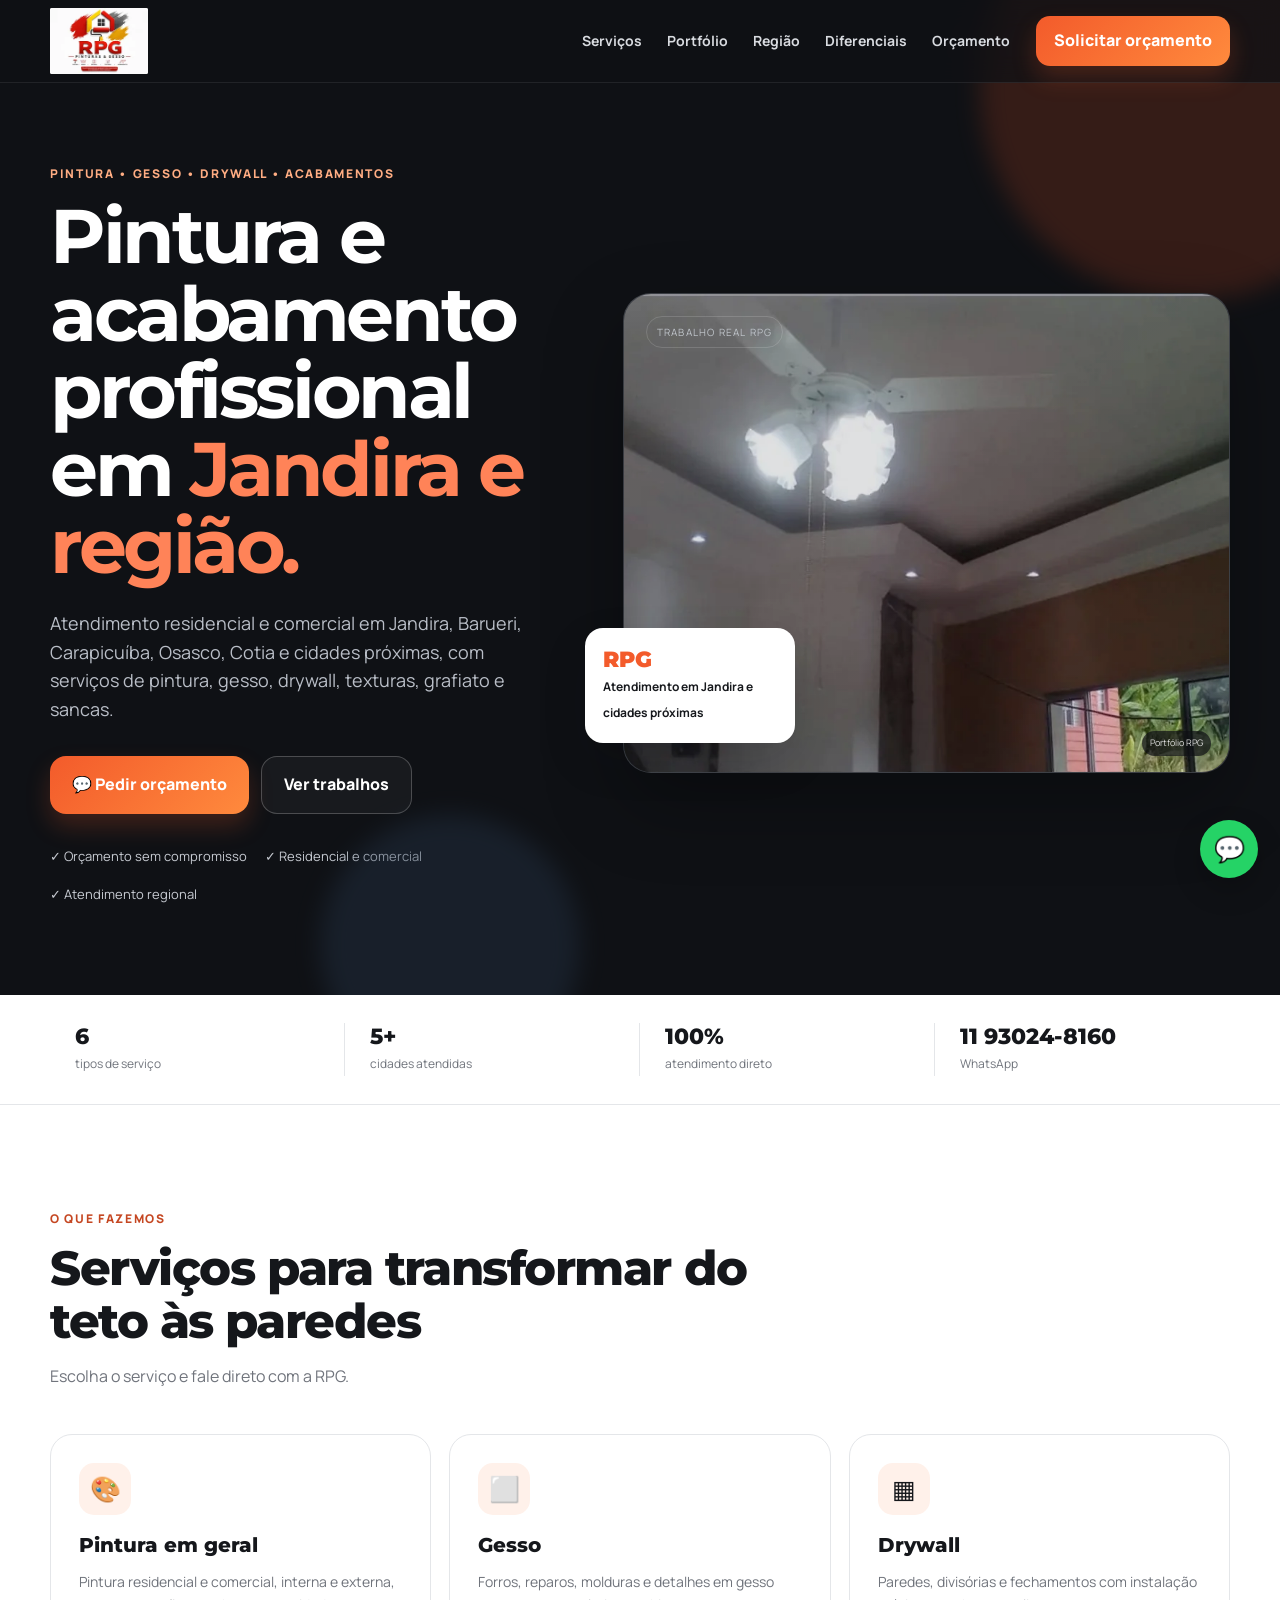
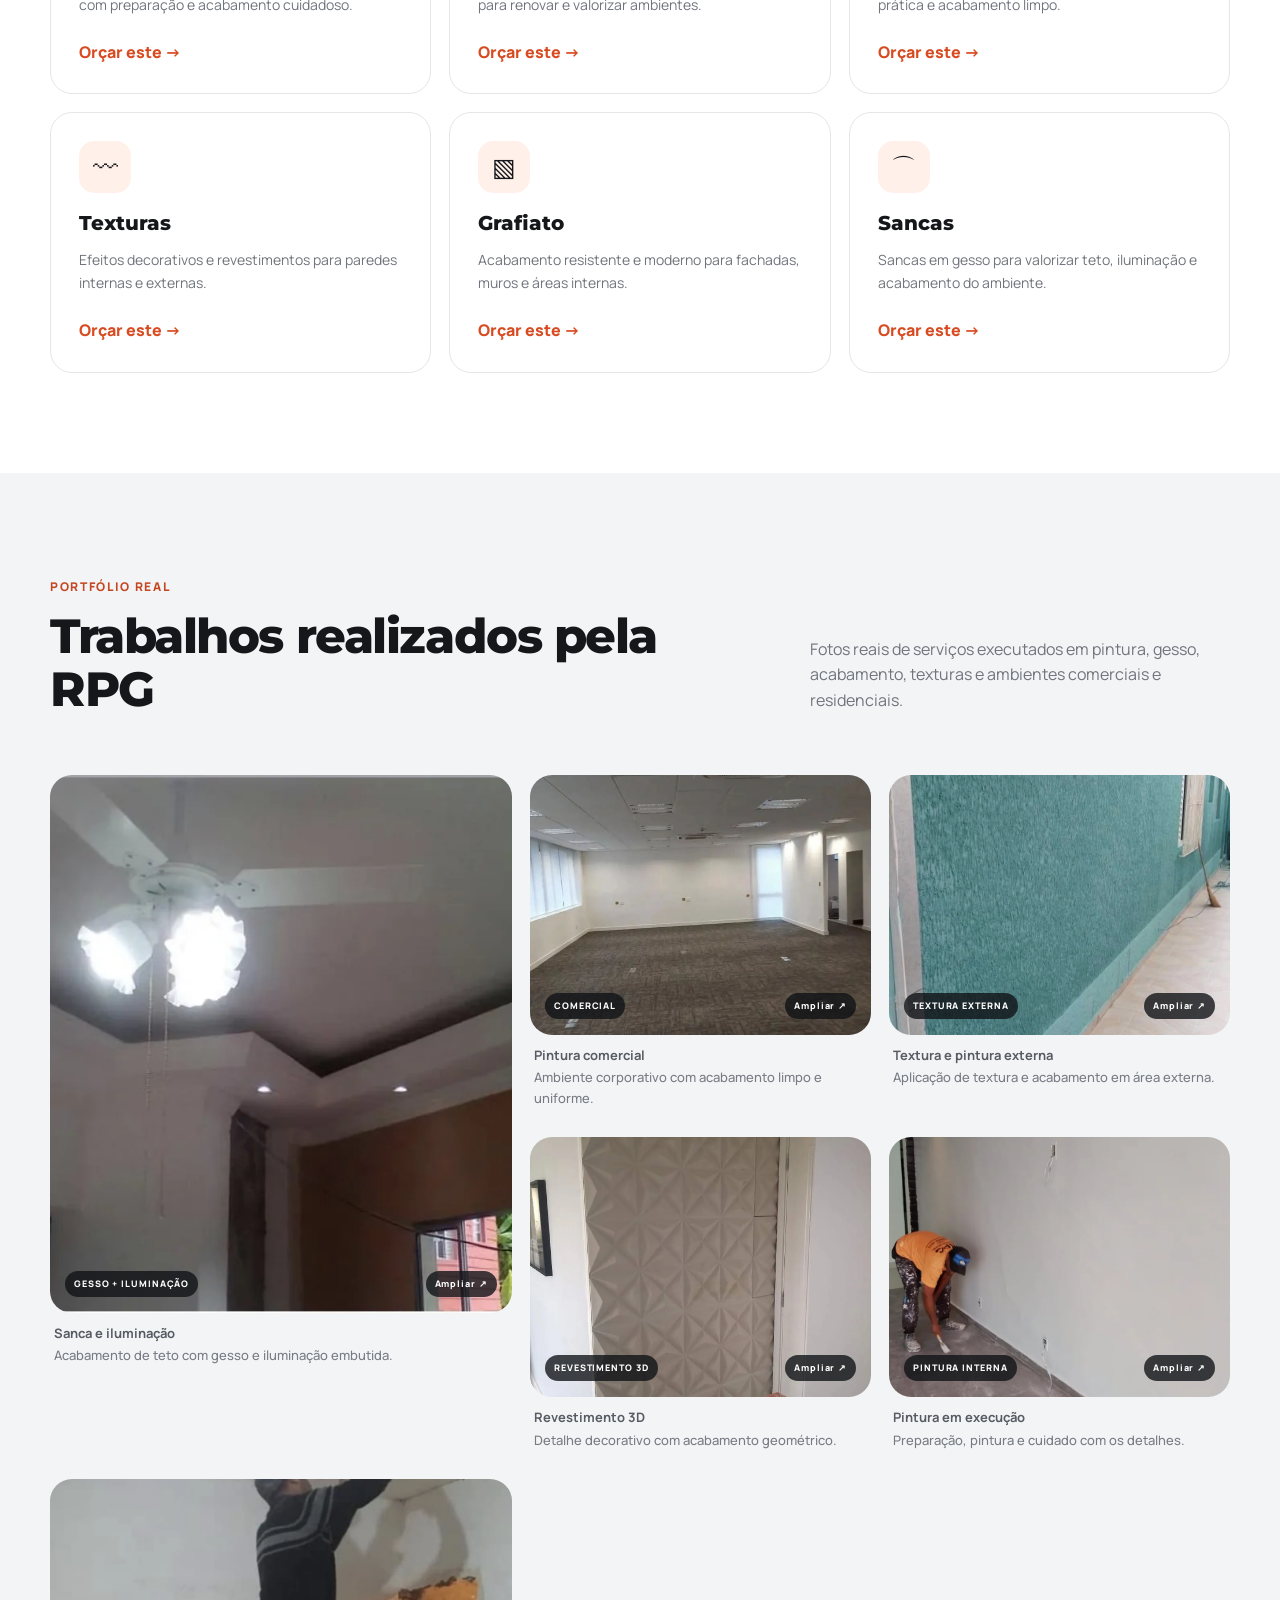
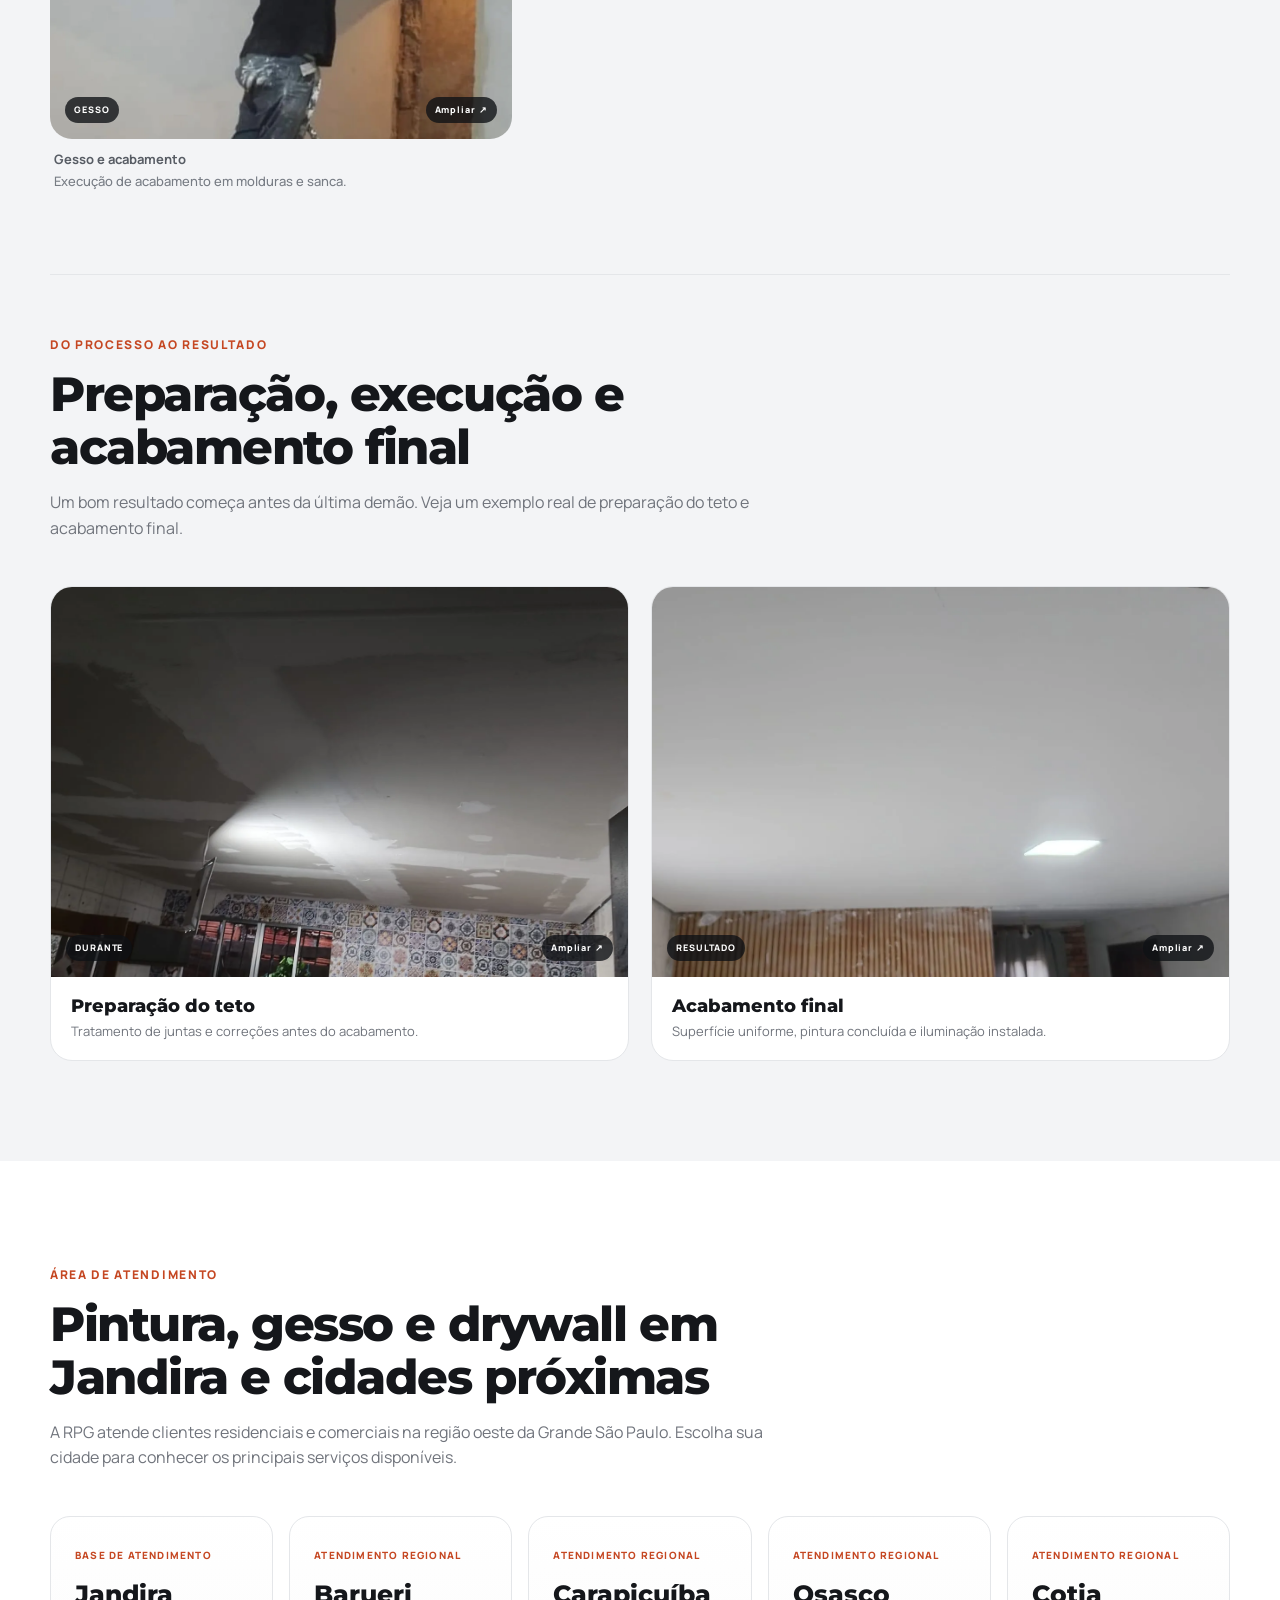
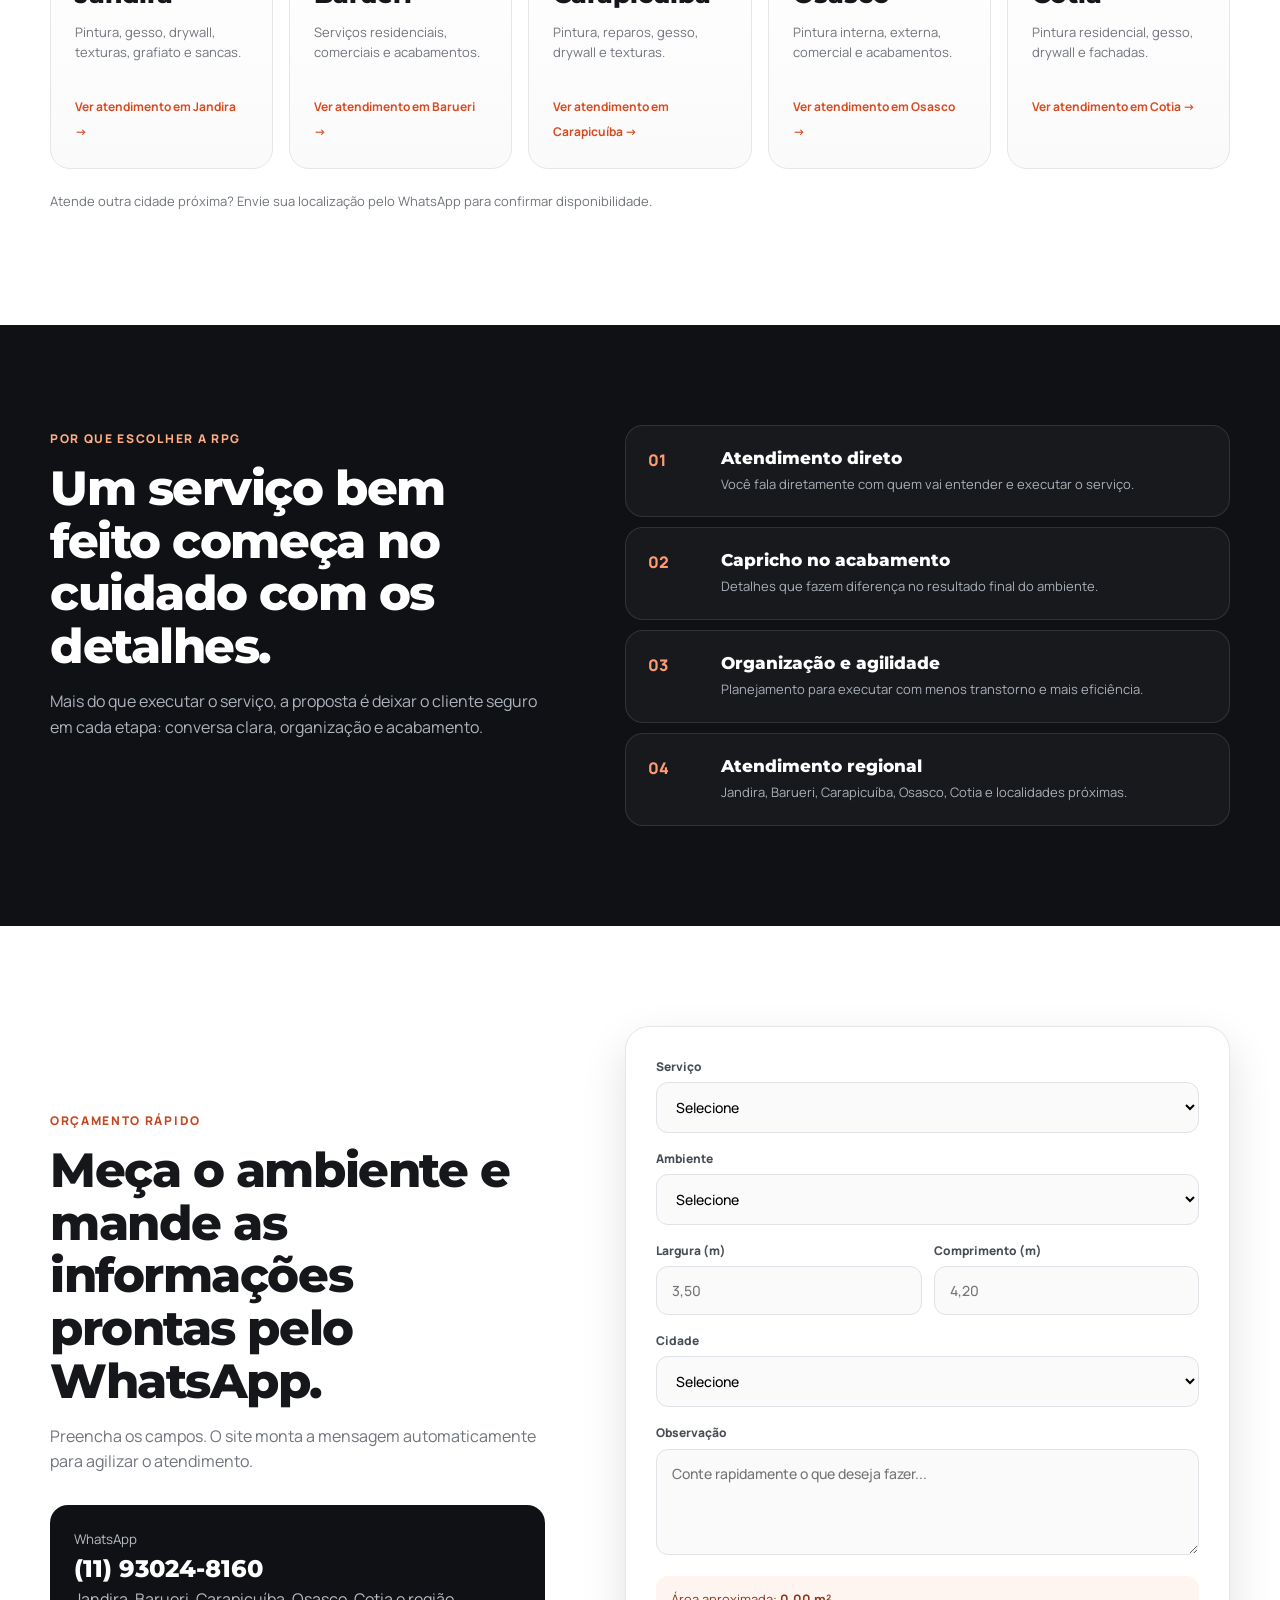
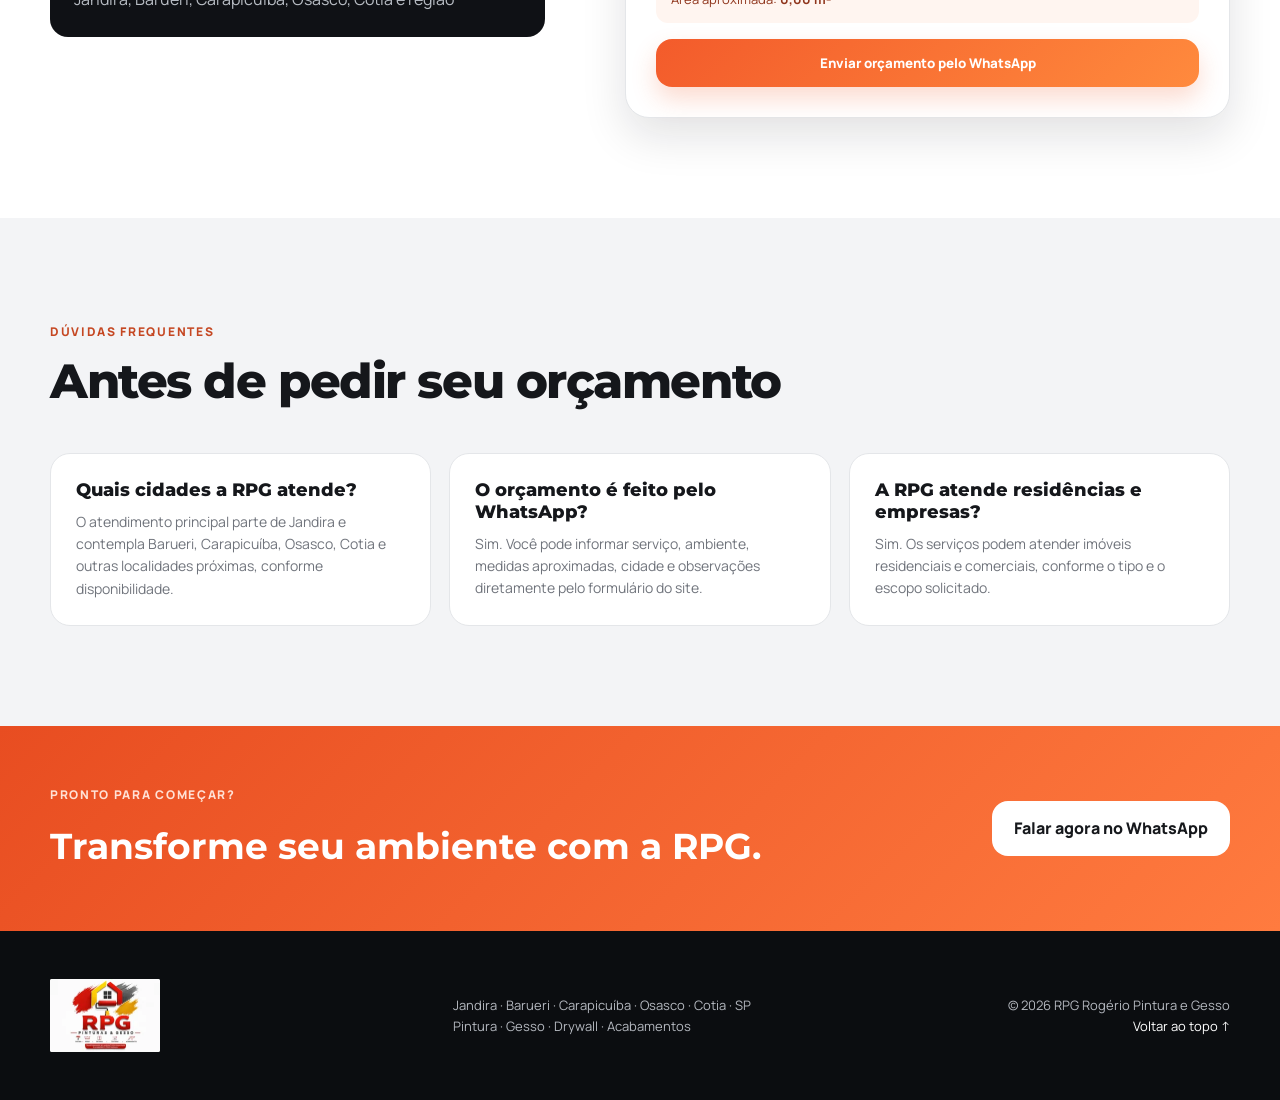
==== commit 35bb6692: "Add files via upload" ====
--- a/index.html
+++ b/index.html
@@ -25,8 +25,8 @@
   <meta property="og:image" content="https://rpgpinturas.com.br/images/portfolio/sanca-iluminacao-rpg.webp" />
   <meta name="twitter:card" content="summary_large_image" />
   <link rel="icon" type="image/png" href="images/favicon-rpg.png" />
-  <link rel="preload" as="style" href="https://fonts.googleapis.com/css2?family=Manrope:wght@400;500;600;700;800&family=Montserrat:wght@700;800;900&display=swap" onload="this.onload=null;this.rel=\'stylesheet\'"><noscript><link rel="preload" as="style" href="https://fonts.googleapis.com/css2?family=Manrope:wght@400;500;600;700;800&family=Montserrat:wght@700;800;900&display=swap" onload="this.onload=null;this.rel=\'stylesheet\'"><noscript><link rel="stylesheet" href="https://fonts.googleapis.com/css2?family=Manrope:wght@400;500;600;700;800&family=Montserrat:wght@700;800;900&display=swap"></noscript></noscript>
-  <link rel="preload" href="css/style.css" as="style" onload="this.onload=null;this.rel='stylesheet'"><noscript><link rel="stylesheet" href="css/style.css"></noscript>
+  <link rel="stylesheet" href="https://fonts.googleapis.com/css2?family=Manrope:wght@400;500;600;700;800&family=Montserrat:wght@700;800;900&display=swap"></noscript>
+  <link rel="stylesheet" href="css/style.css">
   <script type="application/ld+json">
   {
     "@context":"https://schema.org",
@@ -46,25 +46,6 @@
     "serviceType":["Pintura residencial","Pintura comercial","Gesso","Drywall","Texturas","Grafiato","Sancas"]
   }
   </script>
-<!--critical-inline-->
-<style>
-html{background:#111317}
-body{margin:0;background:#111317;color:#fff;font-family:Manrope,Arial,sans-serif}
-.site-header{position:sticky;top:0;z-index:20;background:rgba(17,19,23,.96)}
-.container{width:min(1120px,calc(100% - 32px));margin:0 auto}
-.nav-wrap{display:flex;align-items:center;justify-content:space-between;min-height:72px;gap:16px}
-.brand-logo{display:block;width:133px;height:auto}
-.section-dark{background:#111317;color:#fff}
-.local-hero{padding:56px 0 64px}
-.local-page-grid{display:grid;grid-template-columns:1.05fr .95fr;gap:40px;align-items:center}
-.local-page-hero h1{font-family:Montserrat,Arial,sans-serif;font-size:clamp(2.2rem,5vw,4.3rem);line-height:.98;margin:14px 0 18px}
-.local-page-hero p{max-width:680px;line-height:1.65;color:#d5d7dc}
-.hero-actions{display:flex;gap:12px;flex-wrap:wrap;margin-top:24px}
-.btn{display:inline-flex;align-items:center;justify-content:center;text-decoration:none;border-radius:12px;font-weight:800}
-.btn-primary{background:#ff6b1a;color:#fff;padding:14px 20px}
-.hero-photo img{width:100%;height:auto;display:block}
-@media(max-width:900px){.local-page-grid{grid-template-columns:1fr}.local-hero{padding-top:34px}.hero-visual{order:2}}
-</style>
 </head>
 <body>
   <header class="site-header" id="topo">
@@ -94,7 +75,7 @@
         </div>
         <div class="hero-visual reveal">
           <div class="photo-card photo-main hero-photo" role="img" aria-label="Profissional realizando pintura interna">
-            <img src="images/portfolio/sanca-iluminacao-rpg-640.webp" srcset="images/portfolio/sanca-iluminacao-rpg-640.webp 640w, images/portfolio/sanca-iluminacao-rpg.webp 1280w" sizes="(max-width: 700px) 100vw, 55vw" alt="Sanca em gesso com iluminação e acabamento realizado pela RPG Pinturas & Gesso" loading="eager" fetchpriority="high" /><span class="photo-label">TRABALHO REAL RPG</span><span class="photo-source">Portfólio RPG</span>
+            <img width="640" height="363" src="images/portfolio/sanca-iluminacao-rpg-640.webp" srcset="images/portfolio/sanca-iluminacao-rpg-640.webp 640w, images/portfolio/sanca-iluminacao-rpg.webp 1280w" sizes="(max-width: 700px) 100vw, 55vw" alt="Sanca em gesso com iluminação e acabamento realizado pela RPG Pinturas & Gesso" loading="eager" fetchpriority="high" /><span class="photo-label">TRABALHO REAL RPG</span><span class="photo-source">Portfólio RPG</span>
           </div>
           <div class="floating-badge"><strong>RPG</strong><span>Atendimento em Jandira e cidades próximas</span></div>
         </div>
@@ -123,27 +104,27 @@
 
       <div class="portfolio-grid portfolio-grid-real">
         <figure class="portfolio-card wide reveal" data-lightbox>
-          <div class="portfolio-image-wrap"><img class="portfolio-image" src="images/portfolio/sanca-iluminacao-rpg-640.webp" srcset="images/portfolio/sanca-iluminacao-rpg-640.webp 640w, images/portfolio/sanca-iluminacao-rpg.webp 1280w" sizes="(max-width: 700px) 100vw, 55vw" alt="Sanca em gesso com iluminação e acabamento realizado pela RPG" loading="lazy" decoding="async" /><span class="portfolio-tag">GESSO + ILUMINAÇÃO</span><span class="zoom-hint">Ampliar ↗</span></div>
+          <div class="portfolio-image-wrap"><img class="portfolio-image" width="640" height="363" src="images/portfolio/sanca-iluminacao-rpg-640.webp" srcset="images/portfolio/sanca-iluminacao-rpg-640.webp 640w, images/portfolio/sanca-iluminacao-rpg.webp 1280w" sizes="(max-width: 700px) 100vw, 55vw" alt="Sanca em gesso com iluminação e acabamento realizado pela RPG" loading="lazy" decoding="async" /><span class="portfolio-tag">GESSO + ILUMINAÇÃO</span><span class="zoom-hint">Ampliar ↗</span></div>
           <figcaption><strong>Sanca e iluminação</strong><span>Acabamento de teto com gesso e iluminação embutida.</span></figcaption>
         </figure>
         <figure class="portfolio-card reveal" data-lightbox>
-          <div class="portfolio-image-wrap"><img class="portfolio-image" src="images/portfolio/pintura-comercial-rpg.webp" alt="Pintura comercial e acabamento de escritório realizado pela RPG" loading="lazy" decoding="async" /><span class="portfolio-tag">COMERCIAL</span><span class="zoom-hint">Ampliar ↗</span></div>
+          <div class="portfolio-image-wrap"><img class="portfolio-image" width="1179" height="1171" src="images/portfolio/pintura-comercial-rpg.webp" alt="Pintura comercial e acabamento de escritório realizado pela RPG" loading="lazy" decoding="async" /><span class="portfolio-tag">COMERCIAL</span><span class="zoom-hint">Ampliar ↗</span></div>
           <figcaption><strong>Pintura comercial</strong><span>Ambiente corporativo com acabamento limpo e uniforme.</span></figcaption>
         </figure>
         <figure class="portfolio-card reveal" data-lightbox>
-          <div class="portfolio-image-wrap"><img class="portfolio-image" src="images/portfolio/pintura-externa-textura-rpg.webp" alt="Pintura externa com textura em parede realizada pela RPG" loading="lazy" decoding="async" /><span class="portfolio-tag">TEXTURA EXTERNA</span><span class="zoom-hint">Ampliar ↗</span></div>
+          <div class="portfolio-image-wrap"><img class="portfolio-image" width="1179" height="2094" src="images/portfolio/pintura-externa-textura-rpg.webp" alt="Pintura externa com textura em parede realizada pela RPG" loading="lazy" decoding="async" /><span class="portfolio-tag">TEXTURA EXTERNA</span><span class="zoom-hint">Ampliar ↗</span></div>
           <figcaption><strong>Textura e pintura externa</strong><span>Aplicação de textura e acabamento em área externa.</span></figcaption>
         </figure>
         <figure class="portfolio-card reveal" data-lightbox>
-          <div class="portfolio-image-wrap"><img class="portfolio-image" src="images/portfolio/revestimento-3d-rpg.webp" alt="Revestimento 3D decorativo instalado em parede pela RPG" loading="lazy" decoding="async" /><span class="portfolio-tag">REVESTIMENTO 3D</span><span class="zoom-hint">Ampliar ↗</span></div>
+          <div class="portfolio-image-wrap"><img class="portfolio-image" width="1179" height="1561" src="images/portfolio/revestimento-3d-rpg.webp" alt="Revestimento 3D decorativo instalado em parede pela RPG" loading="lazy" decoding="async" /><span class="portfolio-tag">REVESTIMENTO 3D</span><span class="zoom-hint">Ampliar ↗</span></div>
           <figcaption><strong>Revestimento 3D</strong><span>Detalhe decorativo com acabamento geométrico.</span></figcaption>
         </figure>
         <figure class="portfolio-card reveal" data-lightbox>
-          <div class="portfolio-image-wrap"><img class="portfolio-image" src="images/portfolio/pintura-interna-execucao-rpg.webp" alt="Profissional executando pintura interna em obra da RPG" loading="lazy" decoding="async" /><span class="portfolio-tag">PINTURA INTERNA</span><span class="zoom-hint">Ampliar ↗</span></div>
+          <div class="portfolio-image-wrap"><img class="portfolio-image" width="899" height="1599" src="images/portfolio/pintura-interna-execucao-rpg.webp" alt="Profissional executando pintura interna em obra da RPG" loading="lazy" decoding="async" /><span class="portfolio-tag">PINTURA INTERNA</span><span class="zoom-hint">Ampliar ↗</span></div>
           <figcaption><strong>Pintura em execução</strong><span>Preparação, pintura e cuidado com os detalhes.</span></figcaption>
         </figure>
         <figure class="portfolio-card reveal" data-lightbox>
-          <div class="portfolio-image-wrap"><img class="portfolio-image" src="images/portfolio/gesso-acabamento-execucao-rpg.webp" alt="Profissional executando acabamento em gesso e sanca pela RPG" loading="lazy" decoding="async" /><span class="portfolio-tag">GESSO</span><span class="zoom-hint">Ampliar ↗</span></div>
+          <div class="portfolio-image-wrap"><img class="portfolio-image" width="1179" height="2017" src="images/portfolio/gesso-acabamento-execucao-rpg.webp" alt="Profissional executando acabamento em gesso e sanca pela RPG" loading="lazy" decoding="async" /><span class="portfolio-tag">GESSO</span><span class="zoom-hint">Ampliar ↗</span></div>
           <figcaption><strong>Gesso e acabamento</strong><span>Execução de acabamento em molduras e sanca.</span></figcaption>
         </figure>
       </div>
@@ -152,11 +133,11 @@
         <div class="section-heading reveal"><span class="eyebrow dark">Do processo ao resultado</span><h2>Preparação, execução e acabamento final</h2><p>Um bom resultado começa antes da última demão. Veja um exemplo real de preparação do teto e acabamento final.</p></div>
         <div class="process-grid">
           <figure class="process-card reveal" data-lightbox>
-            <div class="portfolio-image-wrap"><img class="portfolio-image" src="images/portfolio/drywall-preparacao-teto-rpg.webp" alt="Teto em drywall durante etapa de preparação e tratamento de juntas" loading="lazy" decoding="async" /><span class="portfolio-tag">DURANTE</span><span class="zoom-hint">Ampliar ↗</span></div>
+            <div class="portfolio-image-wrap"><img class="portfolio-image" width="1599" height="899" src="images/portfolio/drywall-preparacao-teto-rpg.webp" alt="Teto em drywall durante etapa de preparação e tratamento de juntas" loading="lazy" decoding="async" /><span class="portfolio-tag">DURANTE</span><span class="zoom-hint">Ampliar ↗</span></div>
             <figcaption><strong>Preparação do teto</strong><span>Tratamento de juntas e correções antes do acabamento.</span></figcaption>
           </figure>
           <figure class="process-card reveal" data-lightbox>
-            <div class="portfolio-image-wrap"><img class="portfolio-image" src="images/portfolio/teto-acabamento-final-rpg.webp" alt="Teto após acabamento final e pintura realizado pela RPG" loading="lazy" decoding="async" /><span class="portfolio-tag">RESULTADO</span><span class="zoom-hint">Ampliar ↗</span></div>
+            <div class="portfolio-image-wrap"><img class="portfolio-image" width="1599" height="899" src="images/portfolio/teto-acabamento-final-rpg.webp" alt="Teto após acabamento final e pintura realizado pela RPG" loading="lazy" decoding="async" /><span class="portfolio-tag">RESULTADO</span><span class="zoom-hint">Ampliar ↗</span></div>
             <figcaption><strong>Acabamento final</strong><span>Superfície uniforme, pintura concluída e iluminação instalada.</span></figcaption>
           </figure>
         </div>
@@ -200,7 +181,7 @@
     <section class="cta-band"><div class="container cta-grid"><div><span class="eyebrow">Pronto para começar?</span><h2>Transforme seu ambiente com a RPG.</h2></div><a class="btn btn-light btn-lg" target="_blank" rel="noopener" href="https://wa.me/5511930248160?text=Olá%20Rogério!%20Gostaria%20de%20falar%20sobre%20um%20serviço.">Falar agora no WhatsApp</a></div></section>
   </main>
 
-  <footer><div class="container footer-grid"><a class="brand footer-brand" href="#topo"><img class="brand-logo footer-logo" src="images/logo-rpg-small.webp" alt="RPG Pinturas e Gesso" /></a><p>Jandira · Barueri · Carapicuíba · Osasco · Cotia · SP<br>Pintura · Gesso · Drywall · Acabamentos</p><p class="footer-right">© 2026 RPG Rogério Pintura e Gesso<br><a href="#topo">Voltar ao topo ↑</a></p></div></footer>
+  <footer><div class="container footer-grid"><a class="brand footer-brand" href="#topo"><img class="brand-logo footer-logo" width="220" height="147" src="images/logo-rpg-small.webp" alt="RPG Pinturas e Gesso" /></a><p>Jandira · Barueri · Carapicuíba · Osasco · Cotia · SP<br>Pintura · Gesso · Drywall · Acabamentos</p><p class="footer-right">© 2026 RPG Rogério Pintura e Gesso<br><a href="#topo">Voltar ao topo ↑</a></p></div></footer>
   <div class="lightbox" id="lightbox" aria-hidden="true"><button class="lightbox-close" aria-label="Fechar imagem">×</button><img id="lightboxImage" src="" alt="Imagem ampliada do portfólio" /><p id="lightboxCaption"></p></div>
   <a class="whatsapp-float" target="_blank" rel="noopener" aria-label="Chamar no WhatsApp" href="https://wa.me/5511930248160?text=Olá%20Rogério!%20Vim%20pelo%20site%20da%20RPG.">💬</a>
   <script src="js/main.js" defer></script>
--- a/css/style.css
+++ b/css/style.css
@@ -1 +1,4 @@
-:root{--bg:#0f1115;--bg2:#171a20;--text:#15171b;--muted:#70747c;--soft:#f3f4f6;--white:#fff;--accent:#f35b2b;--accent2:#ff8a3d;--line:#e4e6e9;--radius:22px;--shadow:0 18px 45px rgba(15,17,21,.12)}*{box-sizing:border-box}html{scroll-behavior:smooth}body{margin:0;font-family:Manrope,Arial,sans-serif;color:var(--text);background:#fff;line-height:1.6}a{text-decoration:none;color:inherit}.container{width:min(1180px,calc(100% - 40px));margin:auto}.site-header{position:fixed;top:0;left:0;right:0;z-index:50;background:rgba(15,17,21,.74);backdrop-filter:blur(14px);border-bottom:1px solid rgba(255,255,255,.08);transition:.3s}.site-header.scrolled{background:rgba(15,17,21,.96)}.nav-wrap{height:82px;display:flex;align-items:center;gap:26px}.brand{display:flex;align-items:center;gap:10px;color:white;min-width:max-content}.brand-mark{display:grid;place-items:center;width:48px;height:48px;background:linear-gradient(135deg,var(--accent),var(--accent2));font:900 17px Montserrat;border-radius:13px;box-shadow:0 8px 20px rgba(243,91,43,.28)}.brand strong{display:block;font:800 16px Montserrat;line-height:1}.brand small{font-size:11px;opacity:.75;text-transform:uppercase;letter-spacing:.12em}.nav{display:flex;gap:25px;margin-left:auto;color:#d8dbe0;font-size:14px;font-weight:700}.nav a:hover{color:#fff}.btn{display:inline-flex;align-items:center;justify-content:center;border:none;border-radius:14px;padding:12px 18px;font-weight:800;cursor:pointer;transition:.25s;font-family:inherit}.btn:hover{transform:translateY(-2px)}.btn-primary{background:linear-gradient(135deg,var(--accent),var(--accent2));color:white;box-shadow:0 12px 24px rgba(243,91,43,.22)}.btn-ghost{color:#fff;border:1px solid rgba(255,255,255,.22);background:rgba(255,255,255,.04)}.btn-light{background:#fff;color:#16181c}.btn-lg{padding:15px 22px;border-radius:16px}.menu-toggle{display:none;background:none;border:0;color:#fff;font-size:26px}.section-dark{background:var(--bg);color:#fff}.hero{position:relative;min-height:760px;padding:160px 0 90px;overflow:hidden}.hero-grid{display:grid;grid-template-columns:1.05fr .95fr;gap:70px;align-items:center}.hero-glow{position:absolute;border-radius:50%;filter:blur(12px);opacity:.4}.hero-glow-1{width:420px;height:420px;background:#6f2d1b;top:-120px;right:-120px}.hero-glow-2{width:260px;height:260px;background:#26364b;bottom:-80px;left:25%}.eyebrow{display:inline-block;color:#ffad83;font-size:12px;font-weight:800;letter-spacing:.14em;text-transform:uppercase;margin-bottom:14px}.eyebrow.dark{color:#c54722}.hero h1,.section h2,.cta-band h2{font-family:Montserrat,sans-serif}.hero h1{font-size:clamp(44px,6vw,76px);line-height:1.02;margin:0 0 24px;letter-spacing:-.045em}.hero h1 span{color:#ff8358}.hero-copy>p{font-size:18px;color:#b9bec7;max-width:660px}.hero-actions{display:flex;gap:12px;margin:32px 0}.trust-row{display:flex;gap:18px;flex-wrap:wrap;color:#c7cbd2;font-size:13px}.hero-visual{position:relative}.photo-card{border-radius:28px;min-height:480px;background:linear-gradient(145deg,#262a31,#171a20);border:1px solid rgba(255,255,255,.12);box-shadow:0 30px 80px rgba(0,0,0,.3);display:flex;flex-direction:column;justify-content:center;align-items:center;text-align:center;padding:30px;color:#bfc4ca;overflow:hidden;position:relative}.photo-card:before{content:"";position:absolute;inset:0;background:linear-gradient(135deg,transparent 45%,rgba(243,91,43,.12))}.photo-label{position:absolute;top:22px;left:22px;border:1px solid rgba(255,255,255,.14);padding:7px 10px;border-radius:999px;font-size:10px;letter-spacing:.12em}.photo-icon{font-size:82px;filter:grayscale(1);opacity:.8}.floating-badge{position:absolute;left:-38px;bottom:30px;width:210px;padding:18px;background:#fff;color:#17191d;border-radius:18px;box-shadow:var(--shadow)}.floating-badge strong{font:900 22px Montserrat;color:var(--accent);display:block}.floating-badge span{font-size:12px;font-weight:700}.stats-strip{background:#fff;border-bottom:1px solid var(--line)}.stats-grid{display:grid;grid-template-columns:repeat(4,1fr);padding:28px 0}.stats-grid div{padding:0 25px;border-right:1px solid var(--line)}.stats-grid div:last-child{border:0}.stats-grid strong{display:block;font:800 22px Montserrat}.stats-grid span{font-size:12px;color:var(--muted)}.section{padding:100px 0}.section-soft{background:var(--soft)}.section-heading{max-width:760px;margin-bottom:45px}.section-heading h2,.split-grid h2,.quote-copy h2{font:800 clamp(32px,4vw,48px) Montserrat;line-height:1.1;letter-spacing:-.03em;margin:0 0 14px}.section-heading p,.quote-copy>p{color:var(--muted)}.inline-heading{max-width:none;display:flex;align-items:end;justify-content:space-between;gap:50px}.inline-heading p{max-width:420px}.service-grid{display:grid;grid-template-columns:repeat(3,1fr);gap:18px}.service-card{background:#fff;border:1px solid var(--line);border-radius:var(--radius);padding:28px;transition:.3s}.service-card:hover{transform:translateY(-7px);box-shadow:var(--shadow);border-color:#ffd4c4}.service-icon{width:52px;height:52px;display:grid;place-items:center;border-radius:15px;background:#fff1ea;font-size:25px}.service-card h3{font:800 20px Montserrat;margin:18px 0 8px}.service-card p{color:var(--muted);font-size:14px}.service-link{display:inline-block;margin-top:10px;color:#d84a20;font-weight:800}.portfolio-grid{display:grid;grid-template-columns:1.25fr .75fr .75fr;gap:18px}.portfolio-card{margin:0}.portfolio-card.wide{grid-row:span 2}.placeholder{height:260px;border-radius:var(--radius);padding:22px;display:flex;flex-direction:column;justify-content:end;color:#fff;box-shadow:inset 0 -80px 90px rgba(0,0,0,.45);background-size:cover}.wide .placeholder{height:538px}.p1{background:linear-gradient(135deg,#5b6878,#20252c)}.p2{background:linear-gradient(135deg,#c46a46,#3b302d)}.p3{background:linear-gradient(135deg,#6b7775,#26302f)}.p4{background:linear-gradient(135deg,#8b8176,#302d2b)}.placeholder span{font-size:10px;letter-spacing:.14em;font-weight:900}.placeholder b{font:800 22px Montserrat}.portfolio-card figcaption{padding:10px 4px;color:#575c64;font-weight:700;font-size:13px}.split-grid{display:grid;grid-template-columns:.9fr 1.1fr;gap:80px;align-items:start}.muted{color:#aeb3bc}.feature-list{display:grid;gap:10px}.feature-list>div{display:grid;grid-template-columns:55px 1fr;gap:18px;padding:22px;border:1px solid rgba(255,255,255,.11);border-radius:18px;background:rgba(255,255,255,.035)}.feature-list>div>span{color:#ff9b73;font-weight:900}.feature-list h3{margin:0 0 6px;font:800 17px Montserrat}.feature-list p{margin:0;color:#abb0b8;font-size:13px}.quote-grid{display:grid;grid-template-columns:.9fr 1.1fr;gap:80px;align-items:center}.contact-card{margin-top:30px;background:var(--bg);color:#fff;padding:24px;border-radius:18px}.contact-card small,.contact-card span{display:block;color:#b8bdc4}.contact-card strong{display:block;font:800 24px Montserrat;margin:4px 0}.quote-form{background:#fff;border:1px solid var(--line);padding:30px;border-radius:24px;box-shadow:var(--shadow);display:grid;gap:16px}.quote-form label{font-size:12px;font-weight:800;color:#494e55}.quote-form input,.quote-form select,.quote-form textarea{width:100%;margin-top:6px;padding:14px 15px;border:1px solid #dfe2e6;border-radius:12px;font:500 14px Manrope;outline:none;background:#fafafa}.quote-form input:focus,.quote-form select:focus,.quote-form textarea:focus{border-color:#f39779;background:#fff}.two-cols{display:grid;grid-template-columns:1fr 1fr;gap:12px}.area-result{padding:13px 15px;background:#fff5f0;border-radius:12px;color:#8f351c;font-size:13px}.full{width:100%}.cta-band{background:linear-gradient(135deg,#e84d21,#ff7b3f);color:#fff;padding:55px 0}.cta-grid{display:flex;justify-content:space-between;align-items:center;gap:30px}.cta-band h2{margin:0;font-size:36px}.cta-band .eyebrow{color:#ffe1d5}footer{background:#0b0d10;color:#b4b8bf;padding:48px 0}.footer-grid{display:grid;grid-template-columns:1fr 1fr 1fr;align-items:center;gap:30px}.footer-brand{width:max-content}.footer-grid p{font-size:13px}.footer-right{text-align:right}.footer-right a{color:#fff}.whatsapp-float{position:fixed;right:22px;bottom:22px;width:58px;height:58px;border-radius:50%;display:grid;place-items:center;background:#25d366;color:white;font-size:25px;box-shadow:0 12px 28px rgba(0,0,0,.22);z-index:45}.reveal{opacity:0;transform:translateY(16px);transition:opacity .65s ease,transform .65s ease}.reveal.visible{opacity:1;transform:none}@media(max-width:900px){.nav,.nav-cta{display:none}.menu-toggle{display:block;margin-left:auto}.nav.open{position:absolute;top:82px;left:0;right:0;background:#101217;display:flex;flex-direction:column;padding:22px 30px;border-top:1px solid rgba(255,255,255,.08)}.hero{padding-top:130px}.hero-grid,.split-grid,.quote-grid{grid-template-columns:1fr;gap:45px}.hero-visual{max-width:640px}.floating-badge{left:15px}.stats-grid{grid-template-columns:1fr 1fr}.stats-grid div:nth-child(2){border-right:0}.stats-grid div{padding:14px 18px}.service-grid{grid-template-columns:1fr 1fr}.portfolio-grid{grid-template-columns:1fr 1fr}.portfolio-card.wide{grid-column:span 2;grid-row:auto}.wide .placeholder{height:360px}.inline-heading{display:block}.cta-grid{display:block}.cta-grid .btn{margin-top:24px}.footer-grid{grid-template-columns:1fr}.footer-right{text-align:left}}@media(max-width:600px){.container{width:min(100% - 28px,1180px)}.nav-wrap{height:72px}.hero{min-height:auto;padding:115px 0 65px}.hero h1{font-size:43px}.hero-actions{flex-direction:column}.hero-actions .btn{width:100%}.trust-row{display:grid;gap:7px}.photo-card{min-height:350px}.floating-badge{bottom:15px;width:185px}.stats-grid{grid-template-columns:1fr 1fr}.stats-grid strong{font-size:17px}.section{padding:72px 0}.service-grid{grid-template-columns:1fr}.portfolio-grid{grid-template-columns:1fr}.portfolio-card.wide{grid-column:auto}.wide .placeholder,.placeholder{height:300px}.two-cols{grid-template-columns:1fr}.quote-form{padding:20px}.cta-band h2{font-size:30px}.footer-grid{gap:10px}}.local-section{background:#fff}.city-grid{display:grid;grid-template-columns:repeat(5,1fr);gap:16px}.city-card{display:block;background:linear-gradient(180deg,#fff,#fafafa);border:1px solid var(--line);border-radius:20px;padding:24px;color:var(--text);transition:.3s;min-height:210px}.city-card:hover{transform:translateY(-6px);box-shadow:var(--shadow);border-color:#ffd2c2}.city-card>span{font-size:10px;text-transform:uppercase;letter-spacing:.12em;font-weight:800;color:#c54722}.city-card h3{font:800 25px Montserrat;margin:12px 0 8px}.city-card p{font-size:13px;color:var(--muted);min-height:58px}.city-card b{font-size:12px;color:#d84a20}.region-note{margin-top:22px;color:var(--muted);font-size:13px}.faq-grid{display:grid;grid-template-columns:repeat(3,1fr);gap:18px}.faq-card{background:#fff;border:1px solid var(--line);border-radius:20px;padding:25px}.faq-card h3{font:800 18px Montserrat;margin:0 0 10px}.faq-card p{color:var(--muted);font-size:14px;margin:0}.local-hero{padding:155px 0 85px}.local-page-grid{display:grid;grid-template-columns:1.05fr .95fr;gap:60px;align-items:center}.local-page-hero h1{font:800 clamp(40px,5vw,64px) Montserrat;line-height:1.03;letter-spacing:-.04em;margin:0 0 22px}.local-page-hero h1 span{color:#ff8358}.local-page-hero p{color:#b9bec7;font-size:17px;max-width:680px}.local-service-list{display:grid;grid-template-columns:repeat(2,1fr);gap:14px}.local-service-item{background:#fff;border:1px solid var(--line);border-radius:18px;padding:20px}.local-service-item h3{font:800 17px Montserrat;margin:0 0 7px}.local-service-item p{font-size:13px;color:var(--muted);margin:0}.breadcrumbs{font-size:12px;color:#8f949d;margin-bottom:18px}.breadcrumbs a{color:#ffad83}.city-links{display:flex;flex-wrap:wrap;gap:10px;margin-top:20px}.city-links a{border:1px solid var(--line);border-radius:999px;padding:8px 12px;font-size:12px;font-weight:800;color:#565b63;background:#fff}.city-links a:hover{border-color:#f39779;color:#c54722}.local-cta-box{background:#111317;color:#fff;border-radius:24px;padding:30px}.local-cta-box h2{font:800 30px Montserrat;margin:0 0 12px}.local-cta-box p{color:#b7bbc3}.seo-copy{max-width:850px}.seo-copy h2{font:800 32px Montserrat}.seo-copy p{color:#60656d;line-height:1.75}@media(max-width:1000px){.city-grid{grid-template-columns:repeat(2,1fr)}.faq-grid{grid-template-columns:1fr}.local-page-grid{grid-template-columns:1fr}}@media(max-width:600px){.city-grid{grid-template-columns:1fr}.local-service-list{grid-template-columns:1fr}.local-hero{padding:120px 0 65px}}.brand-logo{display:block;width:98px;height:66px;object-fit:contain;background:#fff;border-radius:2px}.footer-logo{width:110px;height:auto}.hero-photo{padding:0;justify-content:stretch}.hero-photo img{width:100%;height:100%;min-height:480px;object-fit:cover;display:block;opacity:.86}.photo-source{position:absolute;right:18px;bottom:16px;background:rgba(15,17,21,.7);color:#ddd;font-size:9px;padding:5px 8px;border-radius:999px}.portfolio-image-wrap{height:260px;border-radius:var(--radius);overflow:hidden;position:relative;background:#ddd;cursor:zoom-in}.portfolio-card.wide .portfolio-image-wrap{height:538px}.portfolio-image{display:block;width:100%;height:100%;object-fit:cover;transition:transform .45s ease}.portfolio-card:hover .portfolio-image{transform:scale(1.045)}.portfolio-tag,.zoom-hint{position:absolute;z-index:2;bottom:16px;padding:6px 9px;border-radius:999px;font-size:9px;font-weight:900;letter-spacing:.1em;color:#fff;background:rgba(15,17,21,.78)}.portfolio-tag{left:15px}.zoom-hint{right:15px}.portfolio-card figcaption{display:flex;flex-direction:column;gap:2px}.portfolio-card figcaption span{font-weight:500;color:#777c84}.portfolio-note{color:#8a8f96;font-size:11px;margin-top:14px}.lightbox{position:fixed;inset:0;z-index:100;background:rgba(5,7,10,.93);display:none;align-items:center;justify-content:center;flex-direction:column;padding:30px}.lightbox.open{display:flex}.lightbox img{max-width:min(1100px,92vw);max-height:78vh;border-radius:18px;box-shadow:0 30px 80px rgba(0,0,0,.45)}.lightbox p{color:#fff;font-weight:800}.lightbox-close{position:fixed;top:24px;right:30px;border:0;background:transparent;color:#fff;font-size:42px;cursor:pointer}.quote-form select{appearance:auto}@media(max-width:900px){.brand-logo{width:85px;height:58px}.portfolio-card.wide .portfolio-image-wrap{height:360px}}@media(max-width:600px){.brand-logo{width:76px;height:52px}.portfolio-card.wide .portfolio-image-wrap,.portfolio-image-wrap{height:300px}.hero-photo img{min-height:350px}}.portfolio-grid-real{grid-template-columns:1.15fr .85fr .85fr}.process-block{margin-top:72px;padding-top:56px;border-top:1px solid var(--line)}.process-grid{display:grid;grid-template-columns:1fr 1fr;gap:22px}.process-card{margin:0;background:#fff;border:1px solid var(--line);border-radius:var(--radius);overflow:hidden}.process-card .portfolio-image-wrap{height:390px;border-radius:0}.process-card figcaption{padding:18px 20px;display:flex;flex-direction:column;gap:4px}.process-card figcaption strong{font:800 18px Montserrat}.process-card figcaption span{font-size:13px;color:var(--muted)}@media(max-width:900px){.portfolio-grid-real{grid-template-columns:1fr 1fr}.process-grid{grid-template-columns:1fr}}@media(max-width:600px){.portfolio-grid-real{grid-template-columns:1fr}.portfolio-grid-real .portfolio-card.wide{grid-column:auto}.process-card .portfolio-image-wrap{height:300px}}+:root{--bg:#0f1115;--bg2:#171a20;--text:#15171b;--muted:#70747c;--soft:#f3f4f6;--white:#fff;--accent:#f35b2b;--accent2:#ff8a3d;--line:#e4e6e9;--radius:22px;--shadow:0 18px 45px rgba(15,17,21,.12)}*{box-sizing:border-box}html{scroll-behavior:smooth}body{margin:0;font-family:Manrope,Arial,sans-serif;color:var(--text);background:#fff;line-height:1.6}a{text-decoration:none;color:inherit}.container{width:min(1180px,calc(100% - 40px));margin:auto}.site-header{position:fixed;top:0;left:0;right:0;z-index:50;background:rgba(15,17,21,.74);backdrop-filter:blur(14px);border-bottom:1px solid rgba(255,255,255,.08);transition:.3s}.site-header.scrolled{background:rgba(15,17,21,.96)}.nav-wrap{height:82px;display:flex;align-items:center;gap:26px}.brand{display:flex;align-items:center;gap:10px;color:white;min-width:max-content}.brand-mark{display:grid;place-items:center;width:48px;height:48px;background:linear-gradient(135deg,var(--accent),var(--accent2));font:900 17px Montserrat;border-radius:13px;box-shadow:0 8px 20px rgba(243,91,43,.28)}.brand strong{display:block;font:800 16px Montserrat;line-height:1}.brand small{font-size:11px;opacity:.75;text-transform:uppercase;letter-spacing:.12em}.nav{display:flex;gap:25px;margin-left:auto;color:#d8dbe0;font-size:14px;font-weight:700}.nav a:hover{color:#fff}.btn{display:inline-flex;align-items:center;justify-content:center;border:none;border-radius:14px;padding:12px 18px;font-weight:800;cursor:pointer;transition:.25s;font-family:inherit}.btn:hover{transform:translateY(-2px)}.btn-primary{background:linear-gradient(135deg,var(--accent),var(--accent2));color:white;box-shadow:0 12px 24px rgba(243,91,43,.22)}.btn-ghost{color:#fff;border:1px solid rgba(255,255,255,.22);background:rgba(255,255,255,.04)}.btn-light{background:#fff;color:#16181c}.btn-lg{padding:15px 22px;border-radius:16px}.menu-toggle{display:none;background:none;border:0;color:#fff;font-size:26px}.section-dark{background:var(--bg);color:#fff}.hero{position:relative;min-height:760px;padding:160px 0 90px;overflow:hidden}.hero-grid{display:grid;grid-template-columns:1.05fr .95fr;gap:70px;align-items:center}.hero-glow{position:absolute;border-radius:50%;filter:blur(12px);opacity:.4}.hero-glow-1{width:420px;height:420px;background:#6f2d1b;top:-120px;right:-120px}.hero-glow-2{width:260px;height:260px;background:#26364b;bottom:-80px;left:25%}.eyebrow{display:inline-block;color:#ffad83;font-size:12px;font-weight:800;letter-spacing:.14em;text-transform:uppercase;margin-bottom:14px}.eyebrow.dark{color:#c54722}.hero h1,.section h2,.cta-band h2{font-family:Montserrat,sans-serif}.hero h1{font-size:clamp(44px,6vw,76px);line-height:1.02;margin:0 0 24px;letter-spacing:-.045em}.hero h1 span{color:#ff8358}.hero-copy>p{font-size:18px;color:#b9bec7;max-width:660px}.hero-actions{display:flex;gap:12px;margin:32px 0}.trust-row{display:flex;gap:18px;flex-wrap:wrap;color:#c7cbd2;font-size:13px}.hero-visual{position:relative}.photo-card{border-radius:28px;min-height:480px;background:linear-gradient(145deg,#262a31,#171a20);border:1px solid rgba(255,255,255,.12);box-shadow:0 30px 80px rgba(0,0,0,.3);display:flex;flex-direction:column;justify-content:center;align-items:center;text-align:center;padding:30px;color:#bfc4ca;overflow:hidden;position:relative}.photo-card:before{content:"";position:absolute;inset:0;background:linear-gradient(135deg,transparent 45%,rgba(243,91,43,.12))}.photo-label{position:absolute;top:22px;left:22px;border:1px solid rgba(255,255,255,.14);padding:7px 10px;border-radius:999px;font-size:10px;letter-spacing:.12em}.photo-icon{font-size:82px;filter:grayscale(1);opacity:.8}.floating-badge{position:absolute;left:-38px;bottom:30px;width:210px;padding:18px;background:#fff;color:#17191d;border-radius:18px;box-shadow:var(--shadow)}.floating-badge strong{font:900 22px Montserrat;color:var(--accent);display:block}.floating-badge span{font-size:12px;font-weight:700}.stats-strip{background:#fff;border-bottom:1px solid var(--line)}.stats-grid{display:grid;grid-template-columns:repeat(4,1fr);padding:28px 0}.stats-grid div{padding:0 25px;border-right:1px solid var(--line)}.stats-grid div:last-child{border:0}.stats-grid strong{display:block;font:800 22px Montserrat}.stats-grid span{font-size:12px;color:var(--muted)}.section{padding:100px 0}.section-soft{background:var(--soft)}.section-heading{max-width:760px;margin-bottom:45px}.section-heading h2,.split-grid h2,.quote-copy h2{font:800 clamp(32px,4vw,48px) Montserrat;line-height:1.1;letter-spacing:-.03em;margin:0 0 14px}.section-heading p,.quote-copy>p{color:var(--muted)}.inline-heading{max-width:none;display:flex;align-items:end;justify-content:space-between;gap:50px}.inline-heading p{max-width:420px}.service-grid{display:grid;grid-template-columns:repeat(3,1fr);gap:18px}.service-card{background:#fff;border:1px solid var(--line);border-radius:var(--radius);padding:28px;transition:.3s}.service-card:hover{transform:translateY(-7px);box-shadow:var(--shadow);border-color:#ffd4c4}.service-icon{width:52px;height:52px;display:grid;place-items:center;border-radius:15px;background:#fff1ea;font-size:25px}.service-card h3{font:800 20px Montserrat;margin:18px 0 8px}.service-card p{color:var(--muted);font-size:14px}.service-link{display:inline-block;margin-top:10px;color:#d84a20;font-weight:800}.portfolio-grid{display:grid;grid-template-columns:1.25fr .75fr .75fr;gap:18px}.portfolio-card{margin:0}.portfolio-card.wide{grid-row:span 2}.placeholder{height:260px;border-radius:var(--radius);padding:22px;display:flex;flex-direction:column;justify-content:end;color:#fff;box-shadow:inset 0 -80px 90px rgba(0,0,0,.45);background-size:cover}.wide .placeholder{height:538px}.p1{background:linear-gradient(135deg,#5b6878,#20252c)}.p2{background:linear-gradient(135deg,#c46a46,#3b302d)}.p3{background:linear-gradient(135deg,#6b7775,#26302f)}.p4{background:linear-gradient(135deg,#8b8176,#302d2b)}.placeholder span{font-size:10px;letter-spacing:.14em;font-weight:900}.placeholder b{font:800 22px Montserrat}.portfolio-card figcaption{padding:10px 4px;color:#575c64;font-weight:700;font-size:13px}.split-grid{display:grid;grid-template-columns:.9fr 1.1fr;gap:80px;align-items:start}.muted{color:#aeb3bc}.feature-list{display:grid;gap:10px}.feature-list>div{display:grid;grid-template-columns:55px 1fr;gap:18px;padding:22px;border:1px solid rgba(255,255,255,.11);border-radius:18px;background:rgba(255,255,255,.035)}.feature-list>div>span{color:#ff9b73;font-weight:900}.feature-list h3{margin:0 0 6px;font:800 17px Montserrat}.feature-list p{margin:0;color:#abb0b8;font-size:13px}.quote-grid{display:grid;grid-template-columns:.9fr 1.1fr;gap:80px;align-items:center}.contact-card{margin-top:30px;background:var(--bg);color:#fff;padding:24px;border-radius:18px}.contact-card small,.contact-card span{display:block;color:#b8bdc4}.contact-card strong{display:block;font:800 24px Montserrat;margin:4px 0}.quote-form{background:#fff;border:1px solid var(--line);padding:30px;border-radius:24px;box-shadow:var(--shadow);display:grid;gap:16px}.quote-form label{font-size:12px;font-weight:800;color:#494e55}.quote-form input,.quote-form select,.quote-form textarea{width:100%;margin-top:6px;padding:14px 15px;border:1px solid #dfe2e6;border-radius:12px;font:500 14px Manrope;outline:none;background:#fafafa}.quote-form input:focus,.quote-form select:focus,.quote-form textarea:focus{border-color:#f39779;background:#fff}.two-cols{display:grid;grid-template-columns:1fr 1fr;gap:12px}.area-result{padding:13px 15px;background:#fff5f0;border-radius:12px;color:#8f351c;font-size:13px}.full{width:100%}.cta-band{background:linear-gradient(135deg,#e84d21,#ff7b3f);color:#fff;padding:55px 0}.cta-grid{display:flex;justify-content:space-between;align-items:center;gap:30px}.cta-band h2{margin:0;font-size:36px}.cta-band .eyebrow{color:#ffe1d5}footer{background:#0b0d10;color:#b4b8bf;padding:48px 0}.footer-grid{display:grid;grid-template-columns:1fr 1fr 1fr;align-items:center;gap:30px}.footer-brand{width:max-content}.footer-grid p{font-size:13px}.footer-right{text-align:right}.footer-right a{color:#fff}.whatsapp-float{position:fixed;right:22px;bottom:22px;width:58px;height:58px;border-radius:50%;display:grid;place-items:center;background:#25d366;color:white;font-size:25px;box-shadow:0 12px 28px rgba(0,0,0,.22);z-index:45}.reveal{opacity:0;transform:translateY(16px);transition:opacity .65s ease,transform .65s ease}.reveal.visible{opacity:1;transform:none}@media(max-width:900px){.nav,.nav-cta{display:none}.menu-toggle{display:block;margin-left:auto}.nav.open{position:absolute;top:82px;left:0;right:0;background:#101217;display:flex;flex-direction:column;padding:22px 30px;border-top:1px solid rgba(255,255,255,.08)}.hero{padding-top:130px}.hero-grid,.split-grid,.quote-grid{grid-template-columns:1fr;gap:45px}.hero-visual{max-width:640px}.floating-badge{left:15px}.stats-grid{grid-template-columns:1fr 1fr}.stats-grid div:nth-child(2){border-right:0}.stats-grid div{padding:14px 18px}.service-grid{grid-template-columns:1fr 1fr}.portfolio-grid{grid-template-columns:1fr 1fr}.portfolio-card.wide{grid-column:span 2;grid-row:auto}.wide .placeholder{height:360px}.inline-heading{display:block}.cta-grid{display:block}.cta-grid .btn{margin-top:24px}.footer-grid{grid-template-columns:1fr}.footer-right{text-align:left}}@media(max-width:600px){.container{width:min(100% - 28px,1180px)}.nav-wrap{height:72px}.hero{min-height:auto;padding:115px 0 65px}.hero h1{font-size:43px}.hero-actions{flex-direction:column}.hero-actions .btn{width:100%}.trust-row{display:grid;gap:7px}.photo-card{min-height:350px}.floating-badge{bottom:15px;width:185px}.stats-grid{grid-template-columns:1fr 1fr}.stats-grid strong{font-size:17px}.section{padding:72px 0}.service-grid{grid-template-columns:1fr}.portfolio-grid{grid-template-columns:1fr}.portfolio-card.wide{grid-column:auto}.wide .placeholder,.placeholder{height:300px}.two-cols{grid-template-columns:1fr}.quote-form{padding:20px}.cta-band h2{font-size:30px}.footer-grid{gap:10px}}.local-section{background:#fff}.city-grid{display:grid;grid-template-columns:repeat(5,1fr);gap:16px}.city-card{display:block;background:linear-gradient(180deg,#fff,#fafafa);border:1px solid var(--line);border-radius:20px;padding:24px;color:var(--text);transition:.3s;min-height:210px}.city-card:hover{transform:translateY(-6px);box-shadow:var(--shadow);border-color:#ffd2c2}.city-card>span{font-size:10px;text-transform:uppercase;letter-spacing:.12em;font-weight:800;color:#c54722}.city-card h3{font:800 25px Montserrat;margin:12px 0 8px}.city-card p{font-size:13px;color:var(--muted);min-height:58px}.city-card b{font-size:12px;color:#d84a20}.region-note{margin-top:22px;color:var(--muted);font-size:13px}.faq-grid{display:grid;grid-template-columns:repeat(3,1fr);gap:18px}.faq-card{background:#fff;border:1px solid var(--line);border-radius:20px;padding:25px}.faq-card h3{font:800 18px Montserrat;margin:0 0 10px}.faq-card p{color:var(--muted);font-size:14px;margin:0}.local-hero{padding:155px 0 85px}.local-page-grid{display:grid;grid-template-columns:1.05fr .95fr;gap:60px;align-items:center}.local-page-hero h1{font:800 clamp(40px,5vw,64px) Montserrat;line-height:1.03;letter-spacing:-.04em;margin:0 0 22px}.local-page-hero h1 span{color:#ff8358}.local-page-hero p{color:#b9bec7;font-size:17px;max-width:680px}.local-service-list{display:grid;grid-template-columns:repeat(2,1fr);gap:14px}.local-service-item{background:#fff;border:1px solid var(--line);border-radius:18px;padding:20px}.local-service-item h3{font:800 17px Montserrat;margin:0 0 7px}.local-service-item p{font-size:13px;color:var(--muted);margin:0}.breadcrumbs{font-size:12px;color:#8f949d;margin-bottom:18px}.breadcrumbs a{color:#ffad83}.city-links{display:flex;flex-wrap:wrap;gap:10px;margin-top:20px}.city-links a{border:1px solid var(--line);border-radius:999px;padding:8px 12px;font-size:12px;font-weight:800;color:#565b63;background:#fff}.city-links a:hover{border-color:#f39779;color:#c54722}.local-cta-box{background:#111317;color:#fff;border-radius:24px;padding:30px}.local-cta-box h2{font:800 30px Montserrat;margin:0 0 12px}.local-cta-box p{color:#b7bbc3}.seo-copy{max-width:850px}.seo-copy h2{font:800 32px Montserrat}.seo-copy p{color:#60656d;line-height:1.75}@media(max-width:1000px){.city-grid{grid-template-columns:repeat(2,1fr)}.faq-grid{grid-template-columns:1fr}.local-page-grid{grid-template-columns:1fr}}@media(max-width:600px){.city-grid{grid-template-columns:1fr}.local-service-list{grid-template-columns:1fr}.local-hero{padding:120px 0 65px}}.brand-logo{display:block;width:98px;height:66px;object-fit:contain;background:#fff;border-radius:2px}.footer-logo{width:110px;height:auto}.hero-photo{padding:0;justify-content:stretch}.hero-photo img{width:100%;height:100%;min-height:480px;object-fit:cover;display:block;opacity:.86}.photo-source{position:absolute;right:18px;bottom:16px;background:rgba(15,17,21,.7);color:#ddd;font-size:9px;padding:5px 8px;border-radius:999px}.portfolio-image-wrap{height:260px;border-radius:var(--radius);overflow:hidden;position:relative;background:#ddd;cursor:zoom-in}.portfolio-card.wide .portfolio-image-wrap{height:538px}.portfolio-image{display:block;width:100%;height:100%;object-fit:cover;transition:transform .45s ease}.portfolio-card:hover .portfolio-image{transform:scale(1.045)}.portfolio-tag,.zoom-hint{position:absolute;z-index:2;bottom:16px;padding:6px 9px;border-radius:999px;font-size:9px;font-weight:900;letter-spacing:.1em;color:#fff;background:rgba(15,17,21,.78)}.portfolio-tag{left:15px}.zoom-hint{right:15px}.portfolio-card figcaption{display:flex;flex-direction:column;gap:2px}.portfolio-card figcaption span{font-weight:500;color:#777c84}.portfolio-note{color:#8a8f96;font-size:11px;margin-top:14px}.lightbox{position:fixed;inset:0;z-index:100;background:rgba(5,7,10,.93);display:none;align-items:center;justify-content:center;flex-direction:column;padding:30px}.lightbox.open{display:flex}.lightbox img{max-width:min(1100px,92vw);max-height:78vh;border-radius:18px;box-shadow:0 30px 80px rgba(0,0,0,.45)}.lightbox p{color:#fff;font-weight:800}.lightbox-close{position:fixed;top:24px;right:30px;border:0;background:transparent;color:#fff;font-size:42px;cursor:pointer}.quote-form select{appearance:auto}@media(max-width:900px){.brand-logo{width:85px;height:58px}.portfolio-card.wide .portfolio-image-wrap{height:360px}}@media(max-width:600px){.brand-logo{width:76px;height:52px}.portfolio-card.wide .portfolio-image-wrap,.portfolio-image-wrap{height:300px}.hero-photo img{min-height:350px}}.portfolio-grid-real{grid-template-columns:1.15fr .85fr .85fr}.process-block{margin-top:72px;padding-top:56px;border-top:1px solid var(--line)}.process-grid{display:grid;grid-template-columns:1fr 1fr;gap:22px}.process-card{margin:0;background:#fff;border:1px solid var(--line);border-radius:var(--radius);overflow:hidden}.process-card .portfolio-image-wrap{height:390px;border-radius:0}.process-card figcaption{padding:18px 20px;display:flex;flex-direction:column;gap:4px}.process-card figcaption strong{font:800 18px Montserrat}.process-card figcaption span{font-size:13px;color:var(--muted)}@media(max-width:900px){.portfolio-grid-real{grid-template-columns:1fr 1fr}.process-grid{grid-template-columns:1fr}}@media(max-width:600px){.portfolio-grid-real{grid-template-columns:1fr}.portfolio-grid-real .portfolio-card.wide{grid-column:auto}.process-card .portfolio-image-wrap{height:300px}}
+/* FASE 2.5 CLS */
+img{max-width:100%;height:auto}.hero-photo{aspect-ratio:640/506;overflow:hidden}.hero-photo img{width:100%;height:100%;object-fit:cover}.portfolio-image-wrap{contain:layout paint}.footer-logo{height:auto}
+@media(max-width:600px){.hero-photo{aspect-ratio:640/506}}
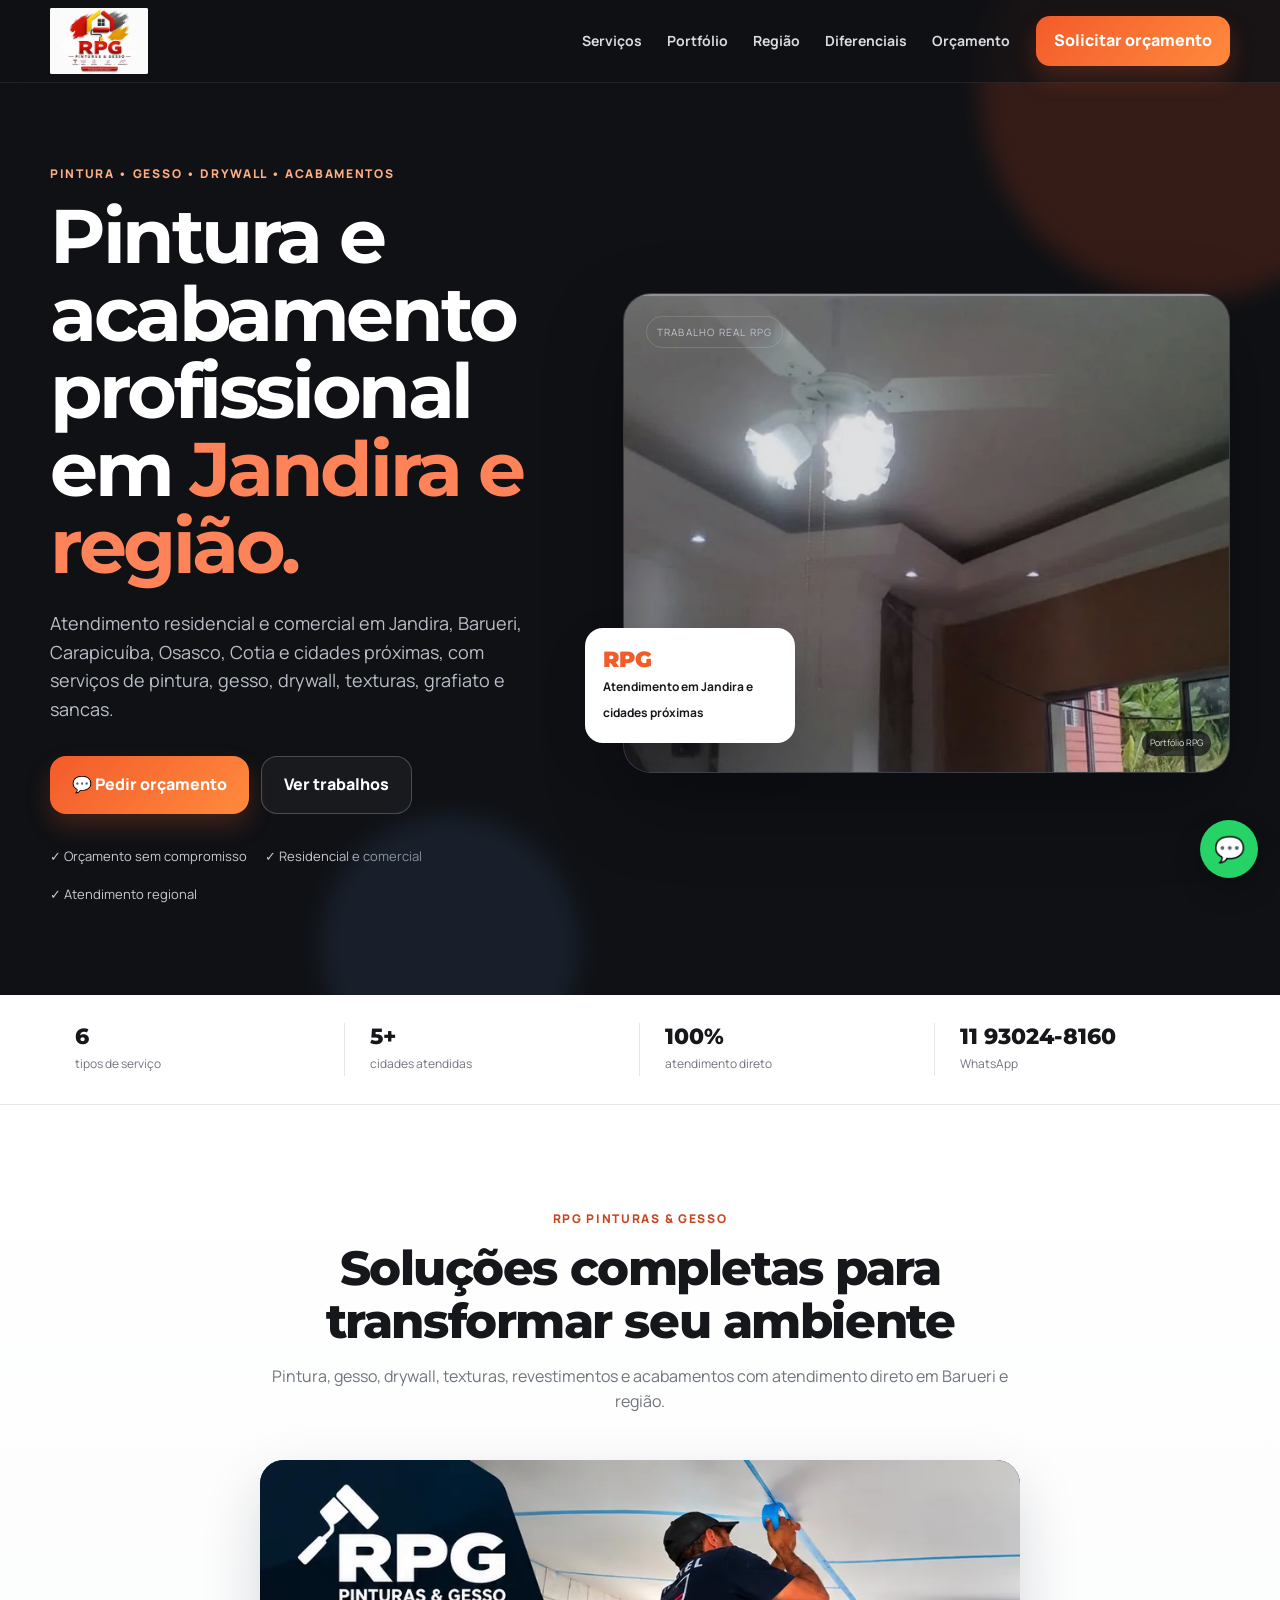
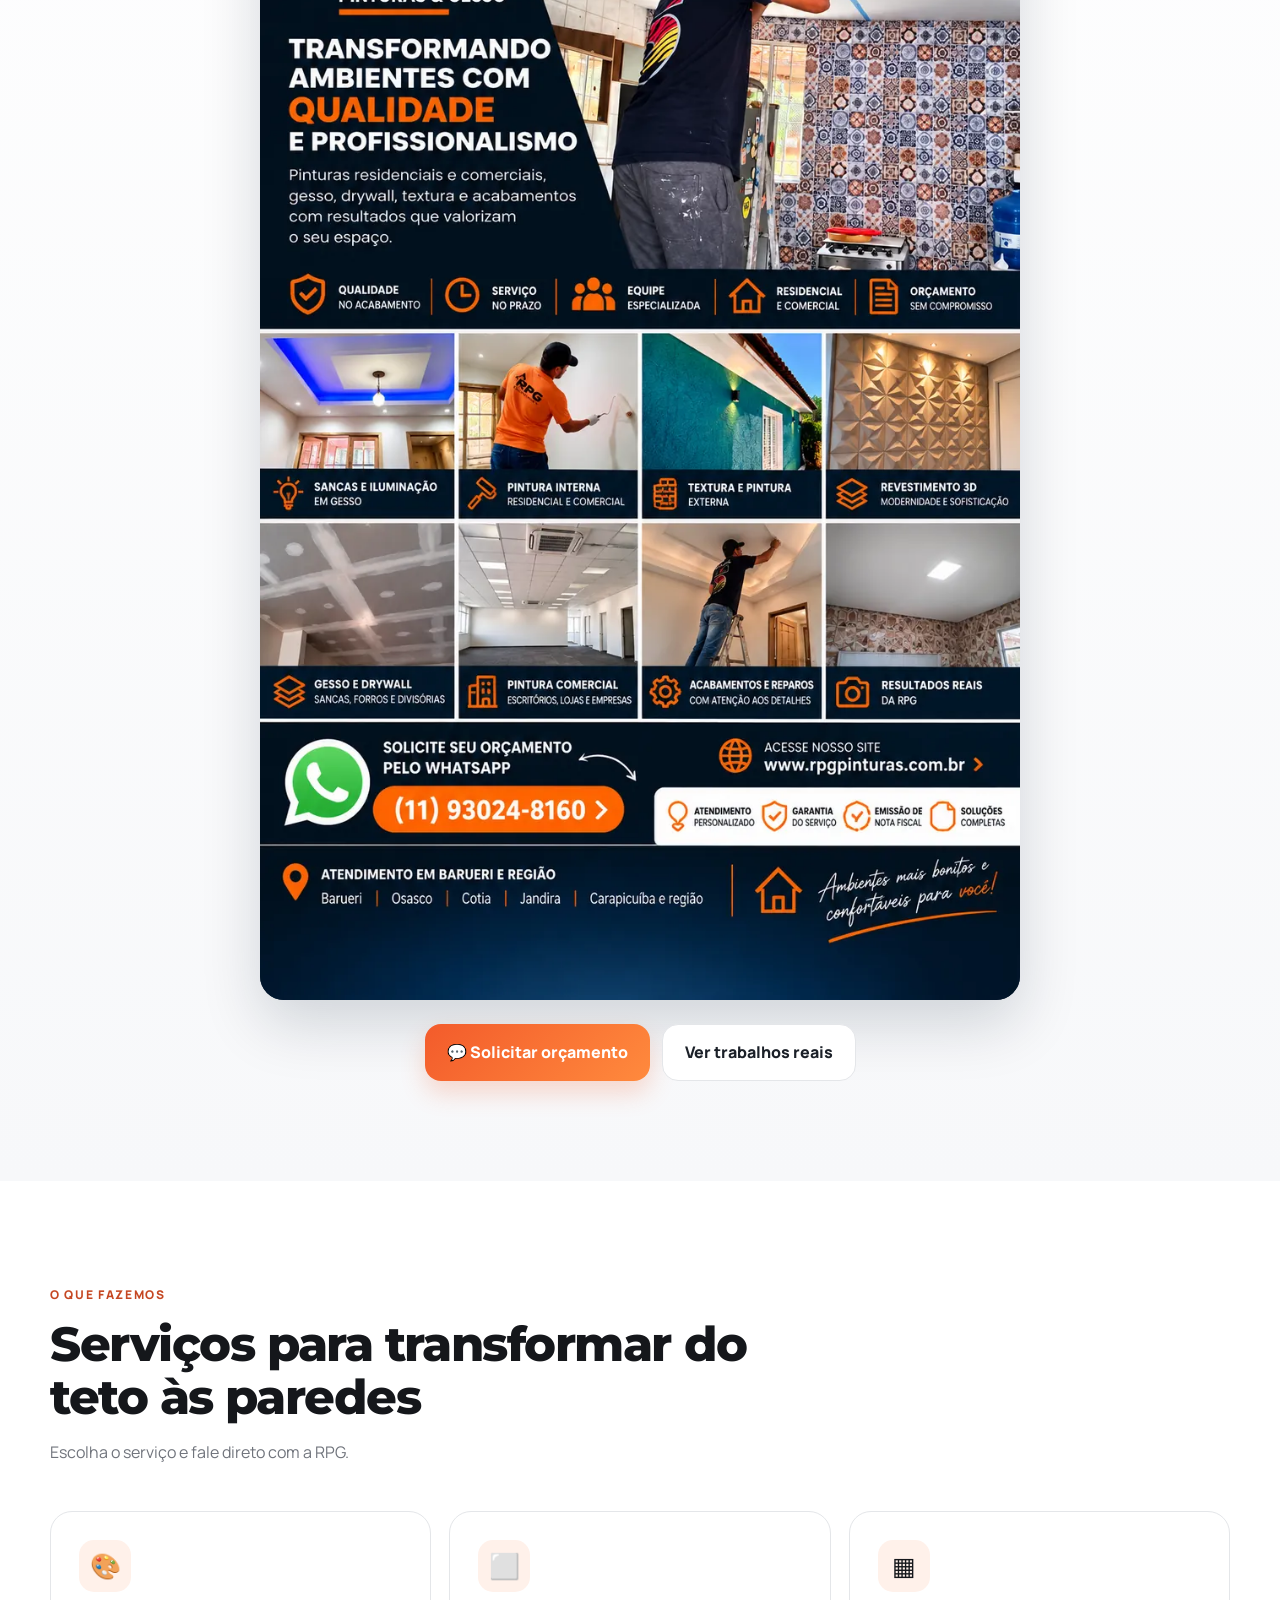
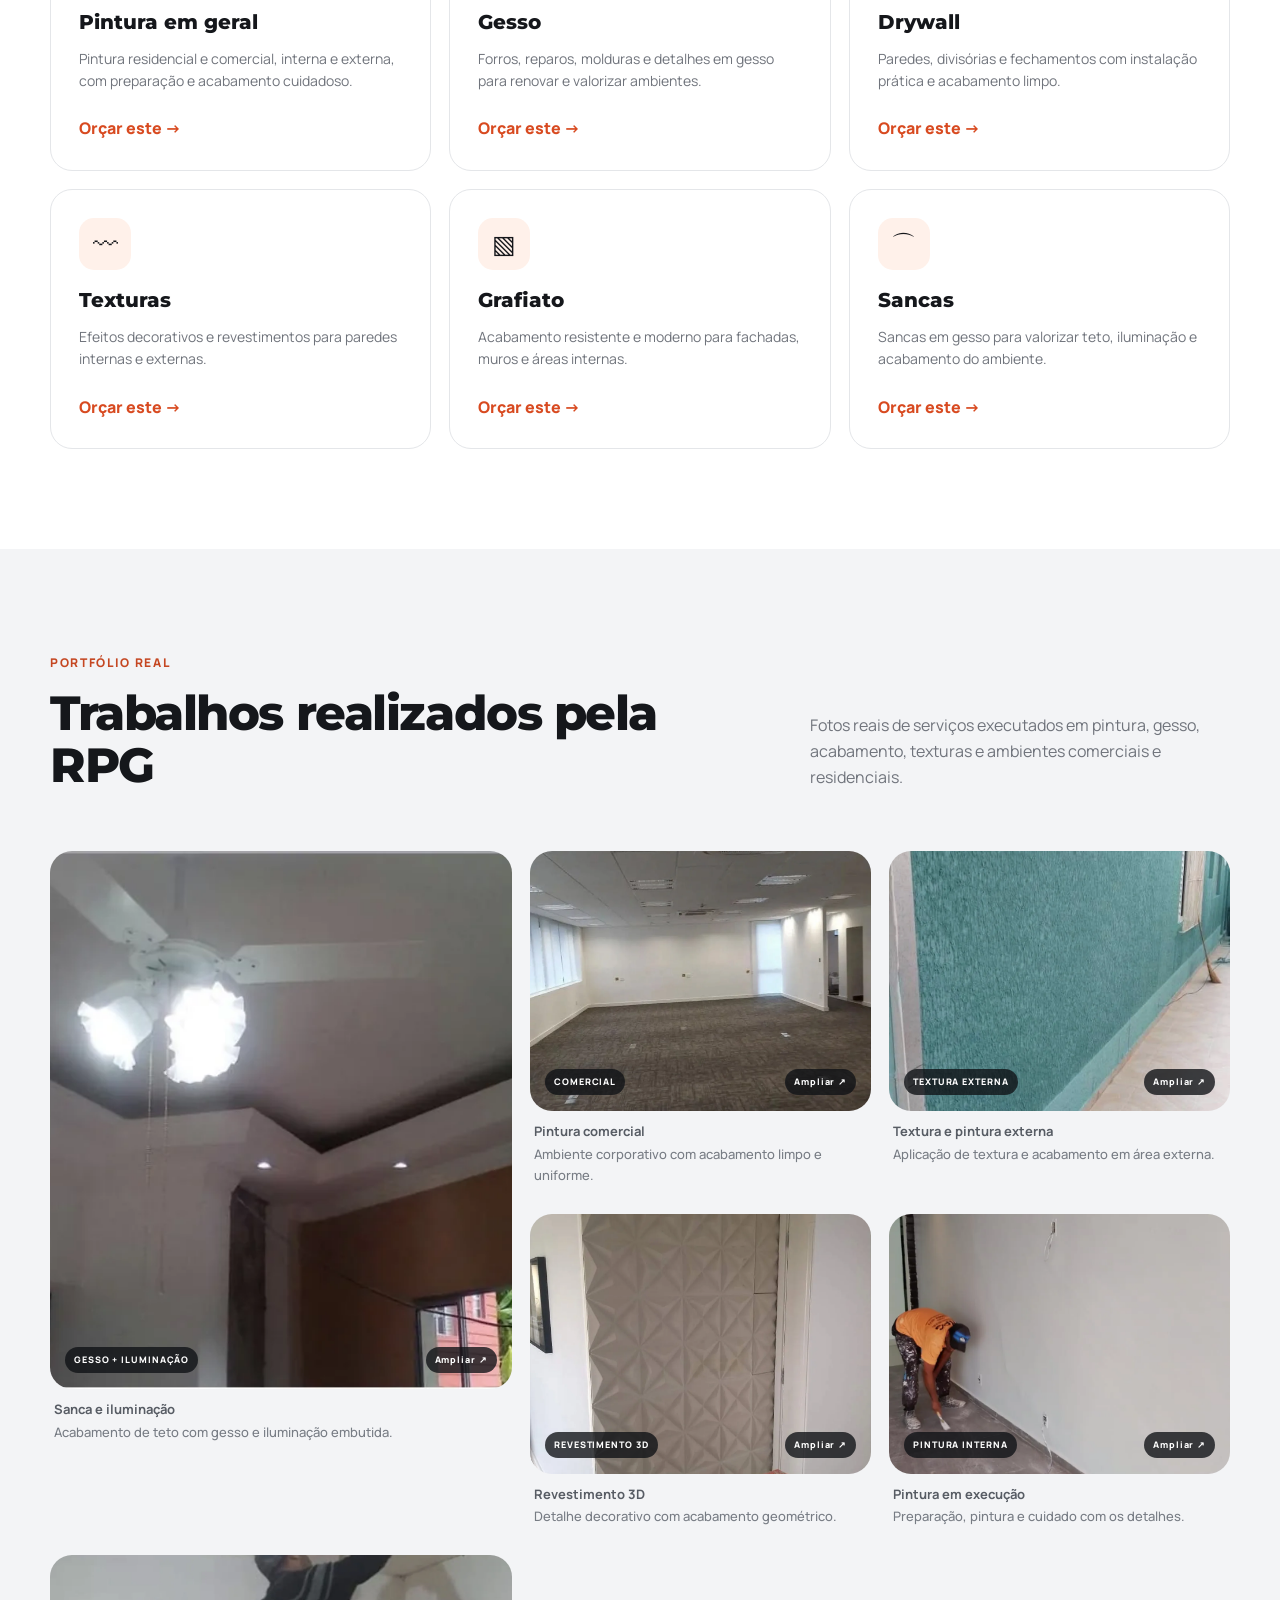
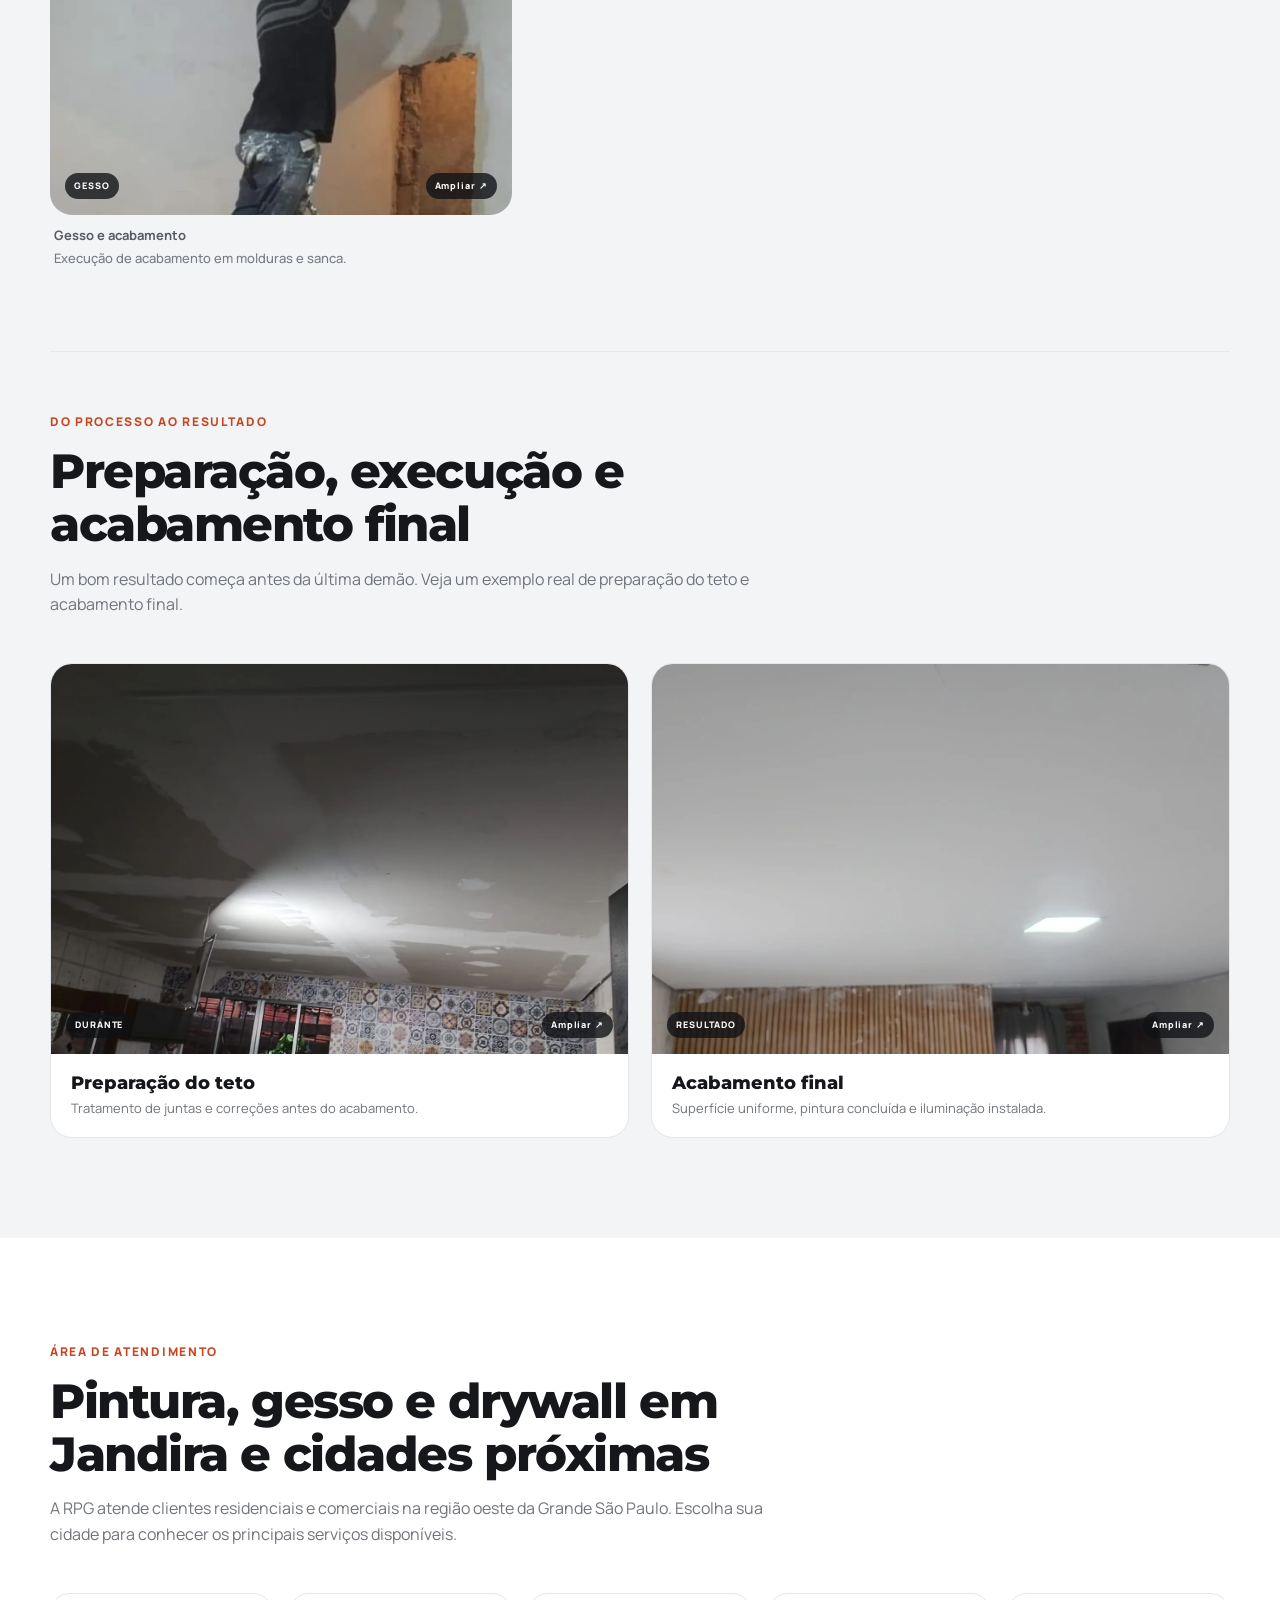
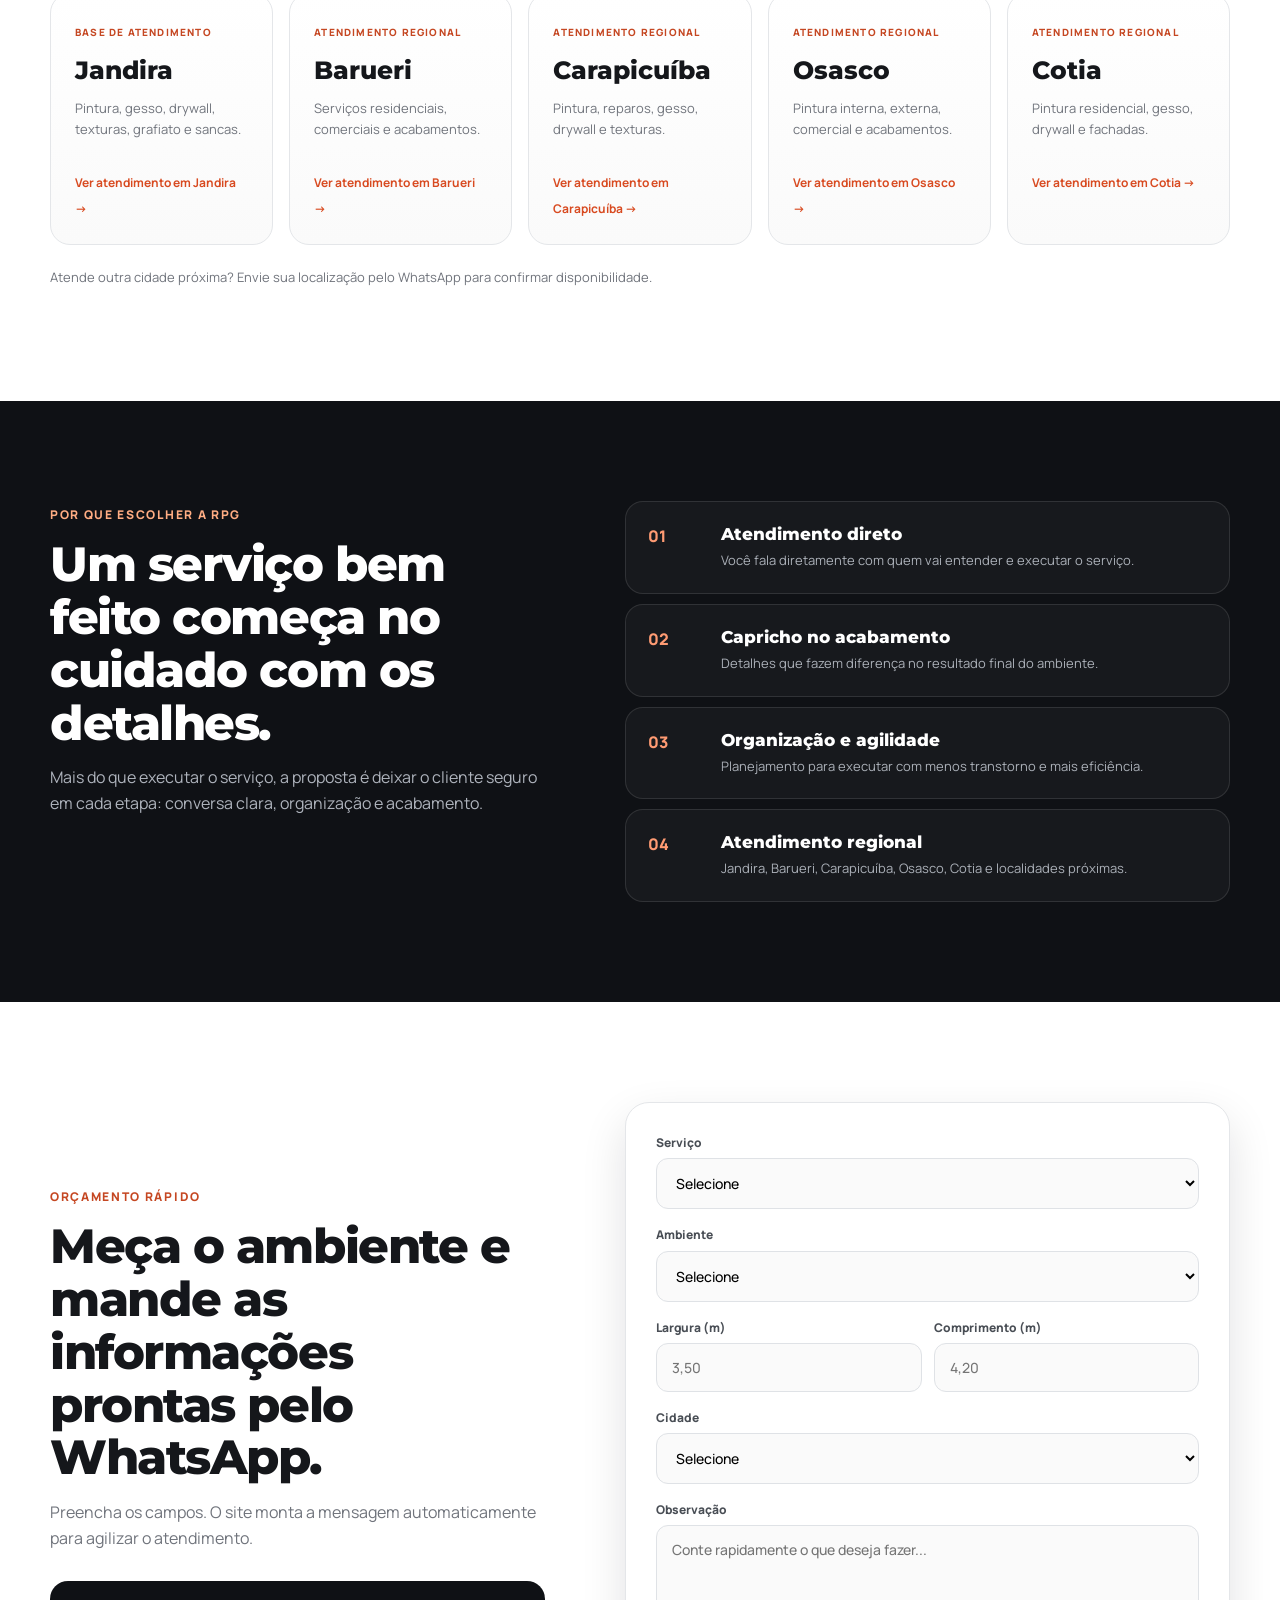
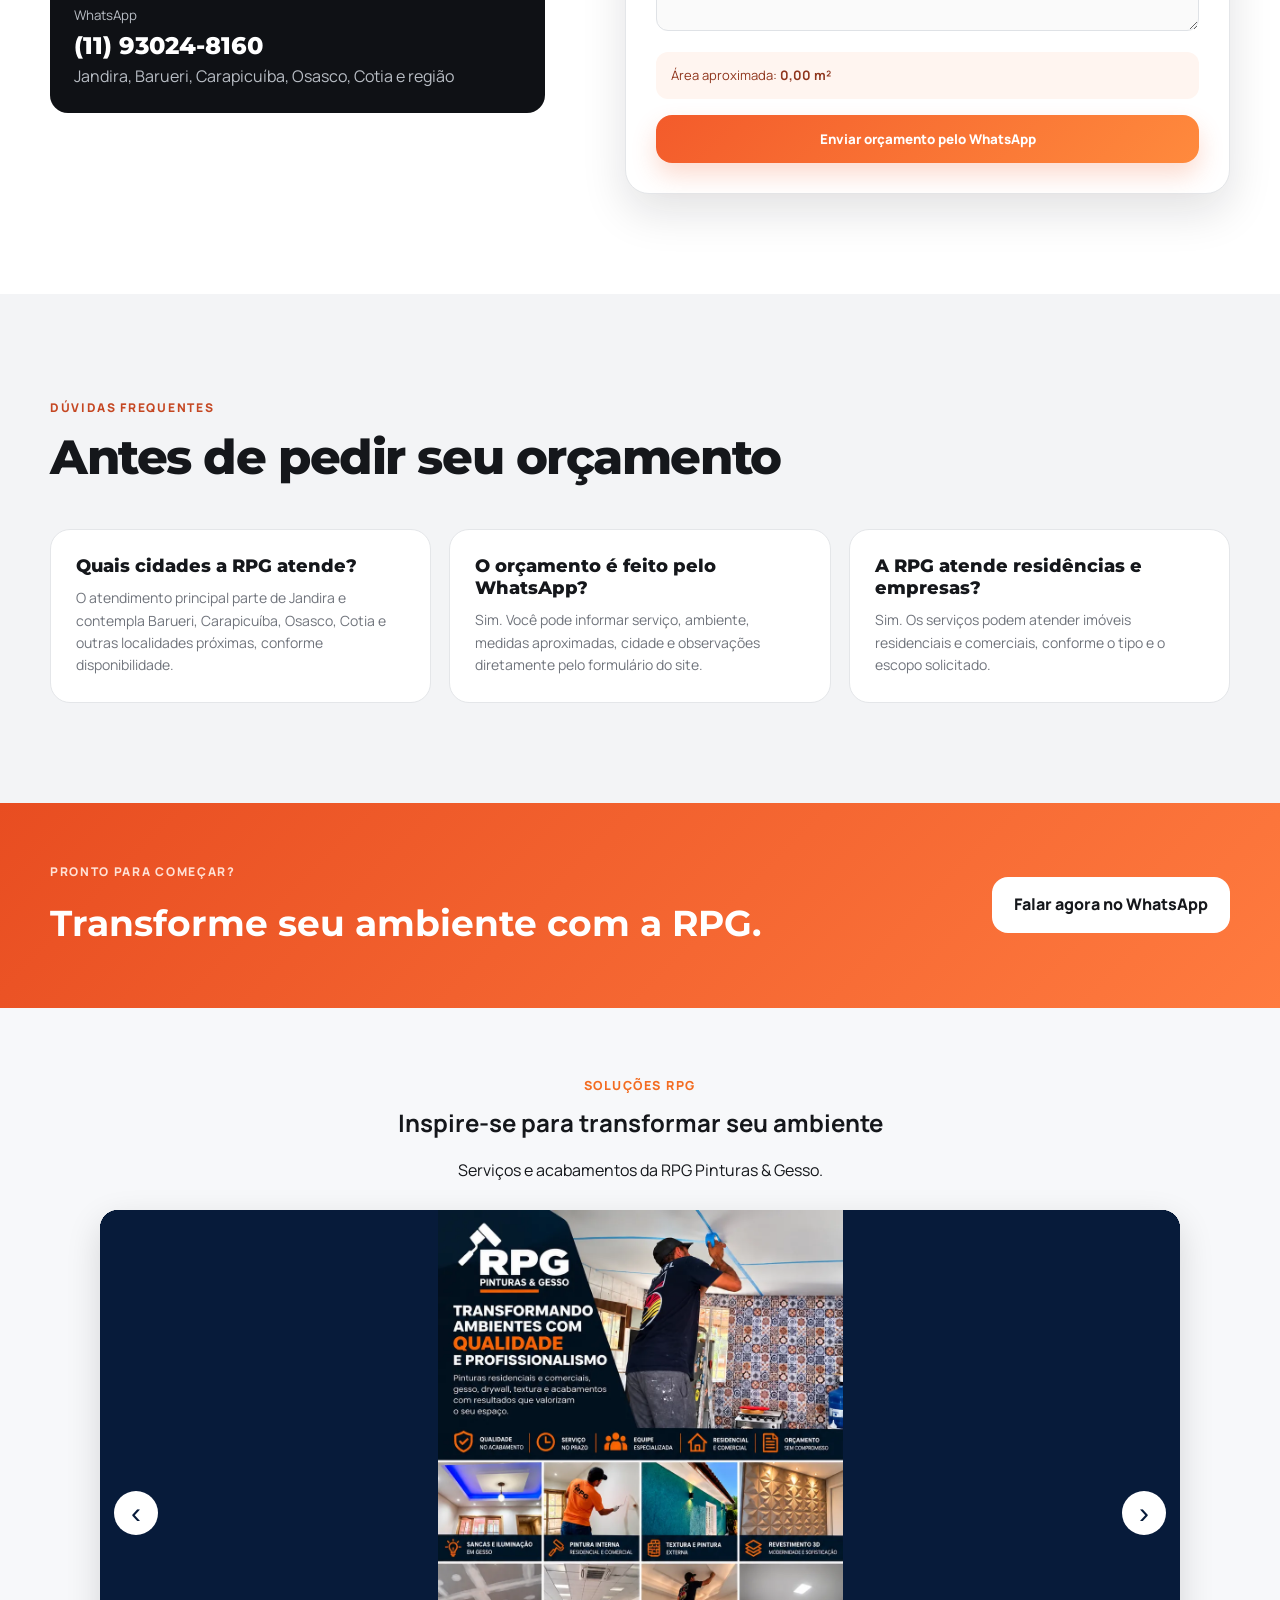
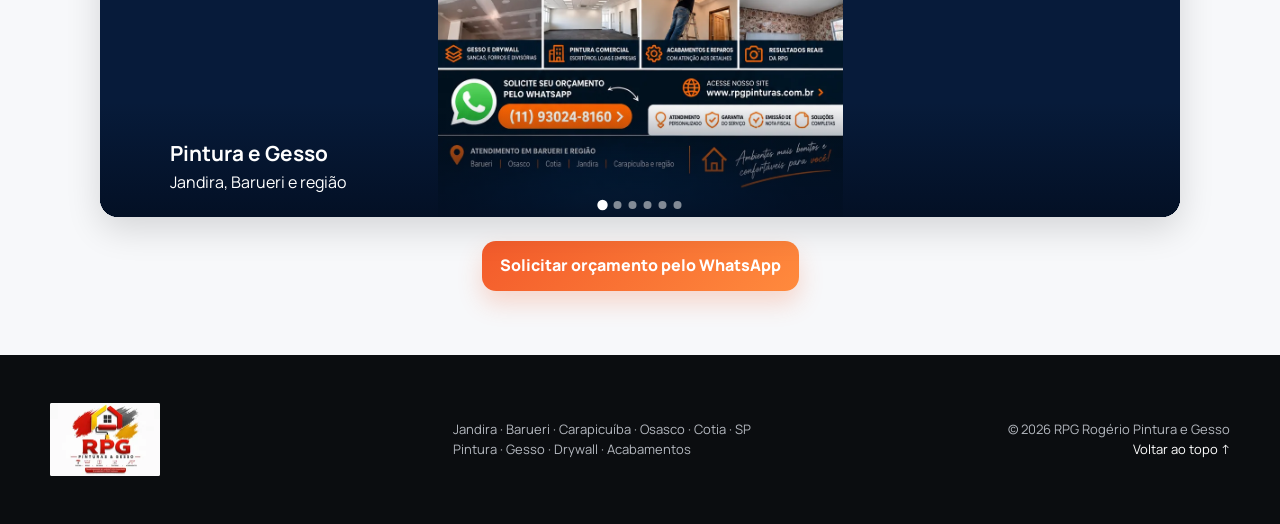
==== commit f2eeacd3: "Add files via upload" ====
--- a/index.html
+++ b/index.html
@@ -46,6 +46,9 @@
     "serviceType":["Pintura residencial","Pintura comercial","Gesso","Drywall","Texturas","Grafiato","Sancas"]
   }
   </script>
+<style>
+.rpg-carousel-section{padding:64px 0;background:#f7f8fa;overflow:hidden}.rpg-car-head{text-align:center;max-width:760px;margin:0 auto 26px}.rpg-car-head>span{font-weight:800;letter-spacing:.12em;font-size:.78rem;color:#f36c21}.rpg-car-head h2{margin:.4rem 0 .55rem}.rpg-carousel{position:relative;max-width:1080px;margin:auto;overflow:hidden;border-radius:18px;background:#071b3a;box-shadow:0 12px 35px rgba(0,0,0,.14)}.rpg-track{display:flex;transition:transform .55s ease;will-change:transform}.rpg-slide{position:relative;min-width:100%;margin:0}.rpg-slide img{display:block;width:100%;height:auto;aspect-ratio:16/9;object-fit:contain;background:#071b3a}.rpg-cap{position:absolute;left:0;right:0;bottom:0;padding:35px 70px 22px;color:#fff;background:linear-gradient(transparent,rgba(3,15,35,.92));display:flex;flex-direction:column}.rpg-cap strong{font-size:1.3rem}.rpg-nav{position:absolute;top:50%;transform:translateY(-50%);width:44px;height:44px;border:0;border-radius:50%;background:#fff;color:#071b3a;font-size:30px;cursor:pointer}.rpg-nav.prev{left:14px}.rpg-nav.next{right:14px}.rpg-dots{position:absolute;left:50%;bottom:8px;transform:translateX(-50%);display:flex;gap:7px}.rpg-dots button{width:8px;height:8px;border:0;border-radius:50%;padding:0;background:rgba(255,255,255,.5)}.rpg-dots button.active{background:#fff;transform:scale(1.3)}.rpg-car-cta{text-align:center;margin-top:24px}@media(max-width:700px){.rpg-carousel-section{padding:44px 0}.rpg-slide img{aspect-ratio:4/5;object-fit:contain}.rpg-cap{padding:45px 48px 22px 18px}.rpg-nav{width:38px;height:38px}}@media(prefers-reduced-motion:reduce){.rpg-track{transition:none}}
+</style>
 </head>
 <body>
   <header class="site-header" id="topo">
@@ -84,6 +87,23 @@
 
     <section class="stats-strip"><div class="container stats-grid"><div><strong>6</strong><span>tipos de serviço</span></div><div><strong>5+</strong><span>cidades atendidas</span></div><div><strong>100%</strong><span>atendimento direto</span></div><div><strong>11 93024-8160</strong><span>WhatsApp</span></div></div></section>
 
+    <section class="section commercial-showcase" aria-labelledby="rpg-showcase-title">
+      <div class="container">
+        <div class="section-heading reveal commercial-heading">
+          <span class="eyebrow dark">RPG Pinturas &amp; Gesso</span>
+          <h2 id="rpg-showcase-title">Soluções completas para transformar seu ambiente</h2>
+          <p>Pintura, gesso, drywall, texturas, revestimentos e acabamentos com atendimento direto em Barueri e região.</p>
+        </div>
+        <a class="commercial-banner reveal" target="_blank" rel="noopener" href="https://wa.me/5511930248160?text=Olá%20Rogério!%20Vi%20o%20portfólio%20da%20RPG%20no%20site%20e%20gostaria%20de%20solicitar%20um%20orçamento." aria-label="Ver portfólio comercial da RPG e solicitar orçamento pelo WhatsApp">
+          <img width="900" height="1350" src="images/rpg-portfolio-comercial.webp" alt="Portfólio comercial RPG Pinturas e Gesso com serviços de pintura, gesso, drywall, textura e revestimento 3D" loading="lazy" decoding="async" />
+        </a>
+        <div class="commercial-actions reveal">
+          <a class="btn btn-primary btn-lg" target="_blank" rel="noopener" href="https://wa.me/5511930248160?text=Olá%20Rogério!%20Vi%20o%20portfólio%20da%20RPG%20no%20site%20e%20quero%20solicitar%20um%20orçamento.">💬 Solicitar orçamento</a>
+          <a class="btn commercial-secondary btn-lg" href="#portfolio">Ver trabalhos reais</a>
+        </div>
+      </div>
+    </section>
+
     <section class="section" id="servicos"><div class="container">
       <div class="section-heading reveal"><span class="eyebrow dark">O que fazemos</span><h2>Serviços para transformar do teto às paredes</h2><p>Escolha o serviço e fale direto com a RPG.</p></div>
       <div class="service-grid">
@@ -179,11 +199,20 @@
     </div></section>
 
     <section class="cta-band"><div class="container cta-grid"><div><span class="eyebrow">Pronto para começar?</span><h2>Transforme seu ambiente com a RPG.</h2></div><a class="btn btn-light btn-lg" target="_blank" rel="noopener" href="https://wa.me/5511930248160?text=Olá%20Rogério!%20Gostaria%20de%20falar%20sobre%20um%20serviço.">Falar agora no WhatsApp</a></div></section>
-  </main>
+  <section class="rpg-carousel-section" aria-labelledby="rpg-car-title"><div class="container">
+<div class="rpg-car-head"><span>SOLUÇÕES RPG</span><h2 id="rpg-car-title">Inspire-se para transformar seu ambiente</h2><p>Serviços e acabamentos da RPG Pinturas &amp; Gesso.</p></div>
+<div class="rpg-carousel" data-rpg-carousel><div class="rpg-track"><article class="rpg-slide"><img src="images/rpg-portfolio-comercial.webp" alt="Pintura e Gesso - RPG Pinturas &amp; Gesso" loading="lazy" decoding="async"><div class="rpg-cap"><strong>Pintura e Gesso</strong><span>Jandira, Barueri e região</span></div></article><article class="rpg-slide"><img src="images/portfolio/pintura-interna-profissional-rpg.webp" alt="Grafiato e Texturas - RPG Pinturas &amp; Gesso" loading="lazy" decoding="async"><div class="rpg-cap"><strong>Grafiato e Texturas</strong><span>Jandira, Barueri e região</span></div></article><article class="rpg-slide"><img src="images/portfolio/pintura-interna-execucao-rpg.webp" alt="Sancas e Gesso - RPG Pinturas &amp; Gesso" loading="lazy" decoding="async"><div class="rpg-cap"><strong>Sancas e Gesso</strong><span>Jandira, Barueri e região</span></div></article><article class="rpg-slide"><img src="images/portfolio/drywall-preparacao-teto-rpg.webp" alt="Paredes 3D - RPG Pinturas &amp; Gesso" loading="lazy" decoding="async"><div class="rpg-cap"><strong>Paredes 3D</strong><span>Jandira, Barueri e região</span></div></article><article class="rpg-slide"><img src="images/portfolio/sanca-led-azul-rpg.webp" alt="Drywall - RPG Pinturas &amp; Gesso" loading="lazy" decoding="async"><div class="rpg-cap"><strong>Drywall</strong><span>Jandira, Barueri e região</span></div></article><article class="rpg-slide"><img src="images/portfolio/teto-acabamento-final-rpg.webp" alt="Acabamentos - RPG Pinturas &amp; Gesso" loading="lazy" decoding="async"><div class="rpg-cap"><strong>Acabamentos</strong><span>Jandira, Barueri e região</span></div></article></div>
+<button class="rpg-nav prev" type="button" aria-label="Anterior">‹</button><button class="rpg-nav next" type="button" aria-label="Próximo">›</button><div class="rpg-dots"></div></div>
+<div class="rpg-car-cta"><a class="btn btn-primary" href="https://wa.me/5511930248160?text=Ol%C3%A1%2C%20vim%20pelo%20site%20da%20RPG%20e%20gostaria%20de%20solicitar%20um%20or%C3%A7amento." target="_blank" rel="noopener">Solicitar orçamento pelo WhatsApp</a></div>
+</div></section>
+</main>
 
   <footer><div class="container footer-grid"><a class="brand footer-brand" href="#topo"><img class="brand-logo footer-logo" width="220" height="147" src="images/logo-rpg-small.webp" alt="RPG Pinturas e Gesso" /></a><p>Jandira · Barueri · Carapicuíba · Osasco · Cotia · SP<br>Pintura · Gesso · Drywall · Acabamentos</p><p class="footer-right">© 2026 RPG Rogério Pintura e Gesso<br><a href="#topo">Voltar ao topo ↑</a></p></div></footer>
   <div class="lightbox" id="lightbox" aria-hidden="true"><button class="lightbox-close" aria-label="Fechar imagem">×</button><img id="lightboxImage" src="" alt="Imagem ampliada do portfólio" /><p id="lightboxCaption"></p></div>
   <a class="whatsapp-float" target="_blank" rel="noopener" aria-label="Chamar no WhatsApp" href="https://wa.me/5511930248160?text=Olá%20Rogério!%20Vim%20pelo%20site%20da%20RPG.">💬</a>
   <script src="js/main.js" defer></script>
+<script>
+document.addEventListener("DOMContentLoaded",()=>{document.querySelectorAll("[data-rpg-carousel]").forEach(c=>{const t=c.querySelector(".rpg-track"),s=[...c.querySelectorAll(".rpg-slide")],d=c.querySelector(".rpg-dots");let i=0,timer,x=0;const dots=s.map((_,n)=>{let b=document.createElement("button");b.type="button";b.setAttribute("aria-label","Ir para slide "+(n+1));b.onclick=()=>go(n,true);d.appendChild(b);return b});function go(n,u){i=(n+s.length)%s.length;t.style.transform=`translateX(-${i*100}%)`;dots.forEach((b,k)=>b.classList.toggle("active",k===i));if(u)restart()}function restart(){clearInterval(timer);timer=setInterval(()=>go(i+1,false),6000)}c.querySelector(".prev").onclick=()=>go(i-1,true);c.querySelector(".next").onclick=()=>go(i+1,true);c.addEventListener("mouseenter",()=>clearInterval(timer));c.addEventListener("mouseleave",restart);c.addEventListener("touchstart",e=>x=e.changedTouches[0].clientX,{passive:true});c.addEventListener("touchend",e=>{let z=e.changedTouches[0].clientX-x;if(Math.abs(z)>45)go(i+(z<0?1:-1),true)},{passive:true});go(0,false);restart()})});
+</script>
 </body>
 </html>
--- a/css/style.css
+++ b/css/style.css
@@ -2,3 +2,13 @@
 /* FASE 2.5 CLS */
 img{max-width:100%;height:auto}.hero-photo{aspect-ratio:640/506;overflow:hidden}.hero-photo img{width:100%;height:100%;object-fit:cover}.portfolio-image-wrap{contain:layout paint}.footer-logo{height:auto}
 @media(max-width:600px){.hero-photo{aspect-ratio:640/506}}
+
+/* PORTFOLIO COMERCIAL RPG */
+.commercial-showcase{background:linear-gradient(180deg,#fff 0%,#f7f8fa 100%)}
+.commercial-heading{max-width:760px;margin-left:auto;margin-right:auto;text-align:center}
+.commercial-banner{display:block;width:min(760px,100%);margin:32px auto 0;border-radius:24px;overflow:hidden;background:#081a2e;box-shadow:0 24px 60px rgba(8,26,46,.16);transition:transform .25s ease,box-shadow .25s ease}
+.commercial-banner:hover{transform:translateY(-4px);box-shadow:0 30px 70px rgba(8,26,46,.22)}
+.commercial-banner img{display:block;width:100%;height:auto;aspect-ratio:2/3;object-fit:contain}
+.commercial-actions{display:flex;justify-content:center;gap:12px;margin-top:24px;flex-wrap:wrap}
+.commercial-secondary{background:#fff;border:1px solid var(--line);color:#1b2028}
+@media(max-width:600px){.commercial-banner{border-radius:18px;margin-top:22px}.commercial-actions{display:grid;grid-template-columns:1fr}.commercial-actions .btn{width:100%}}
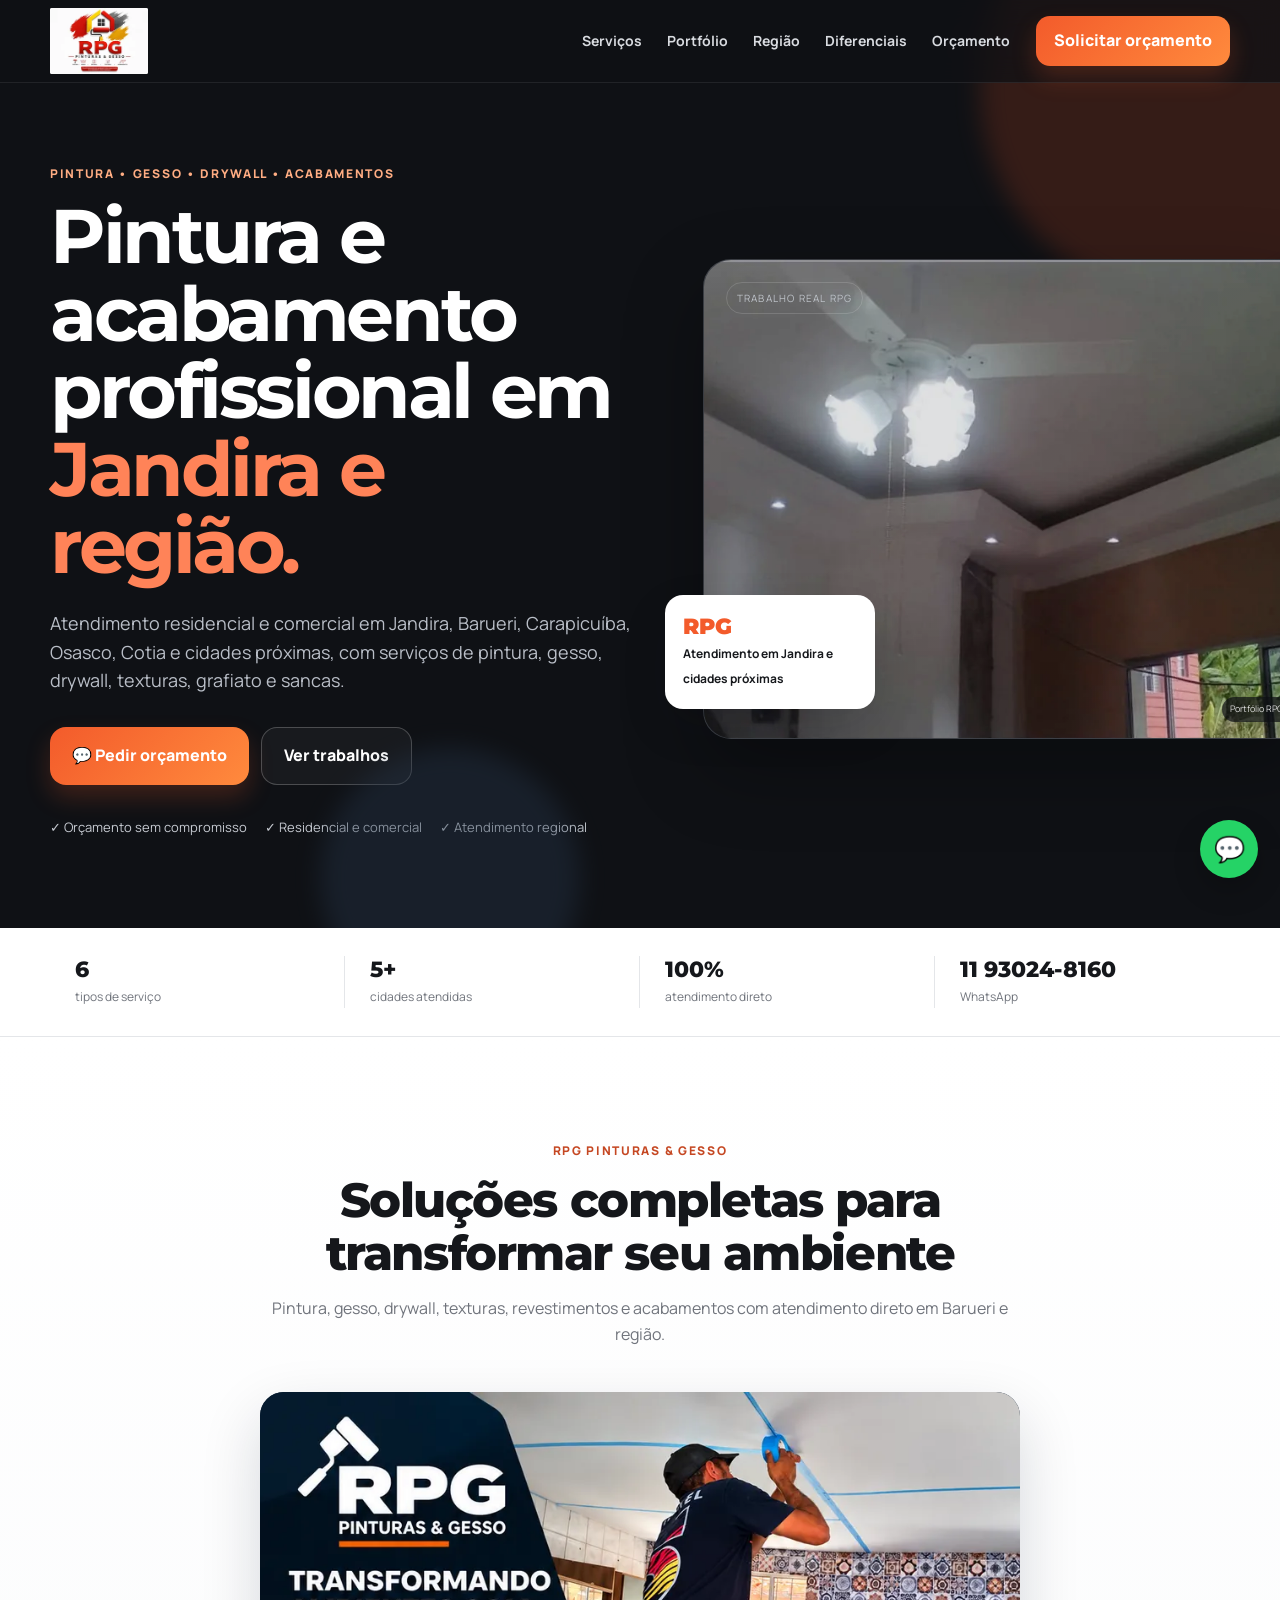
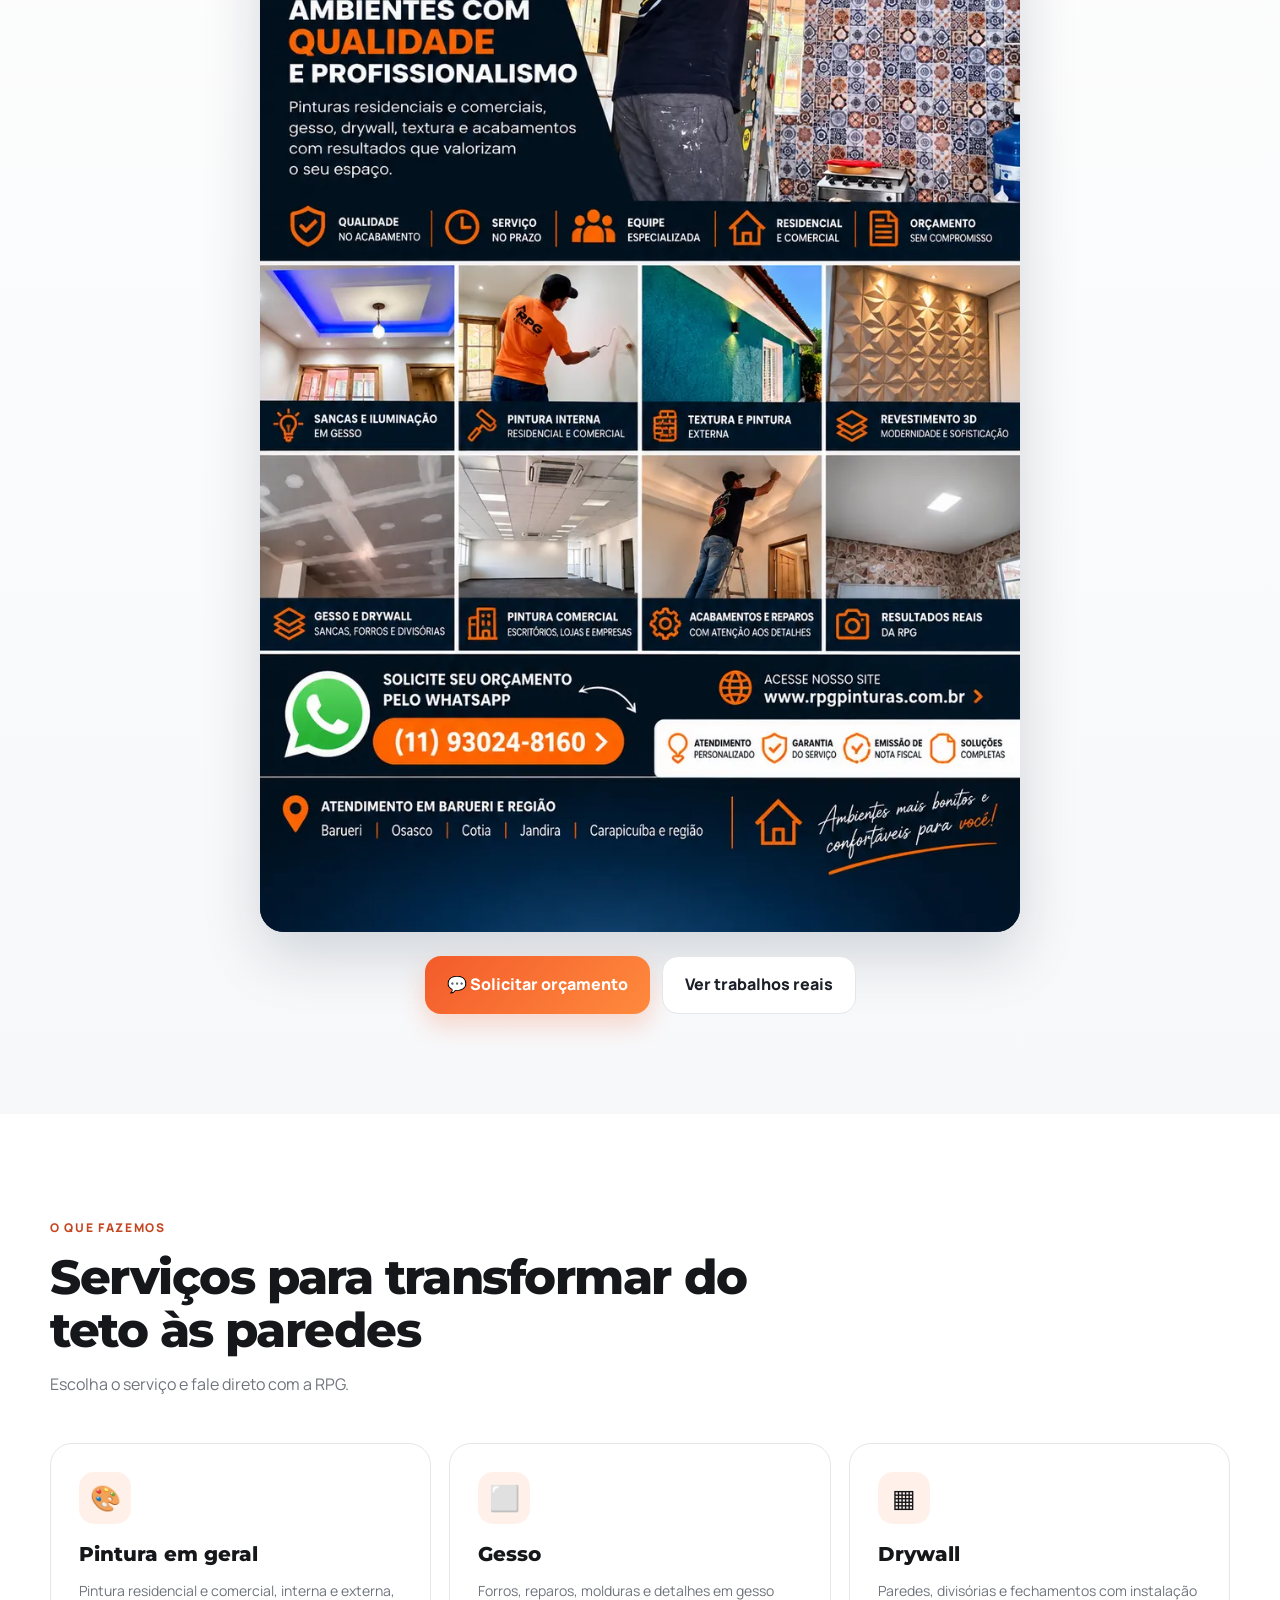
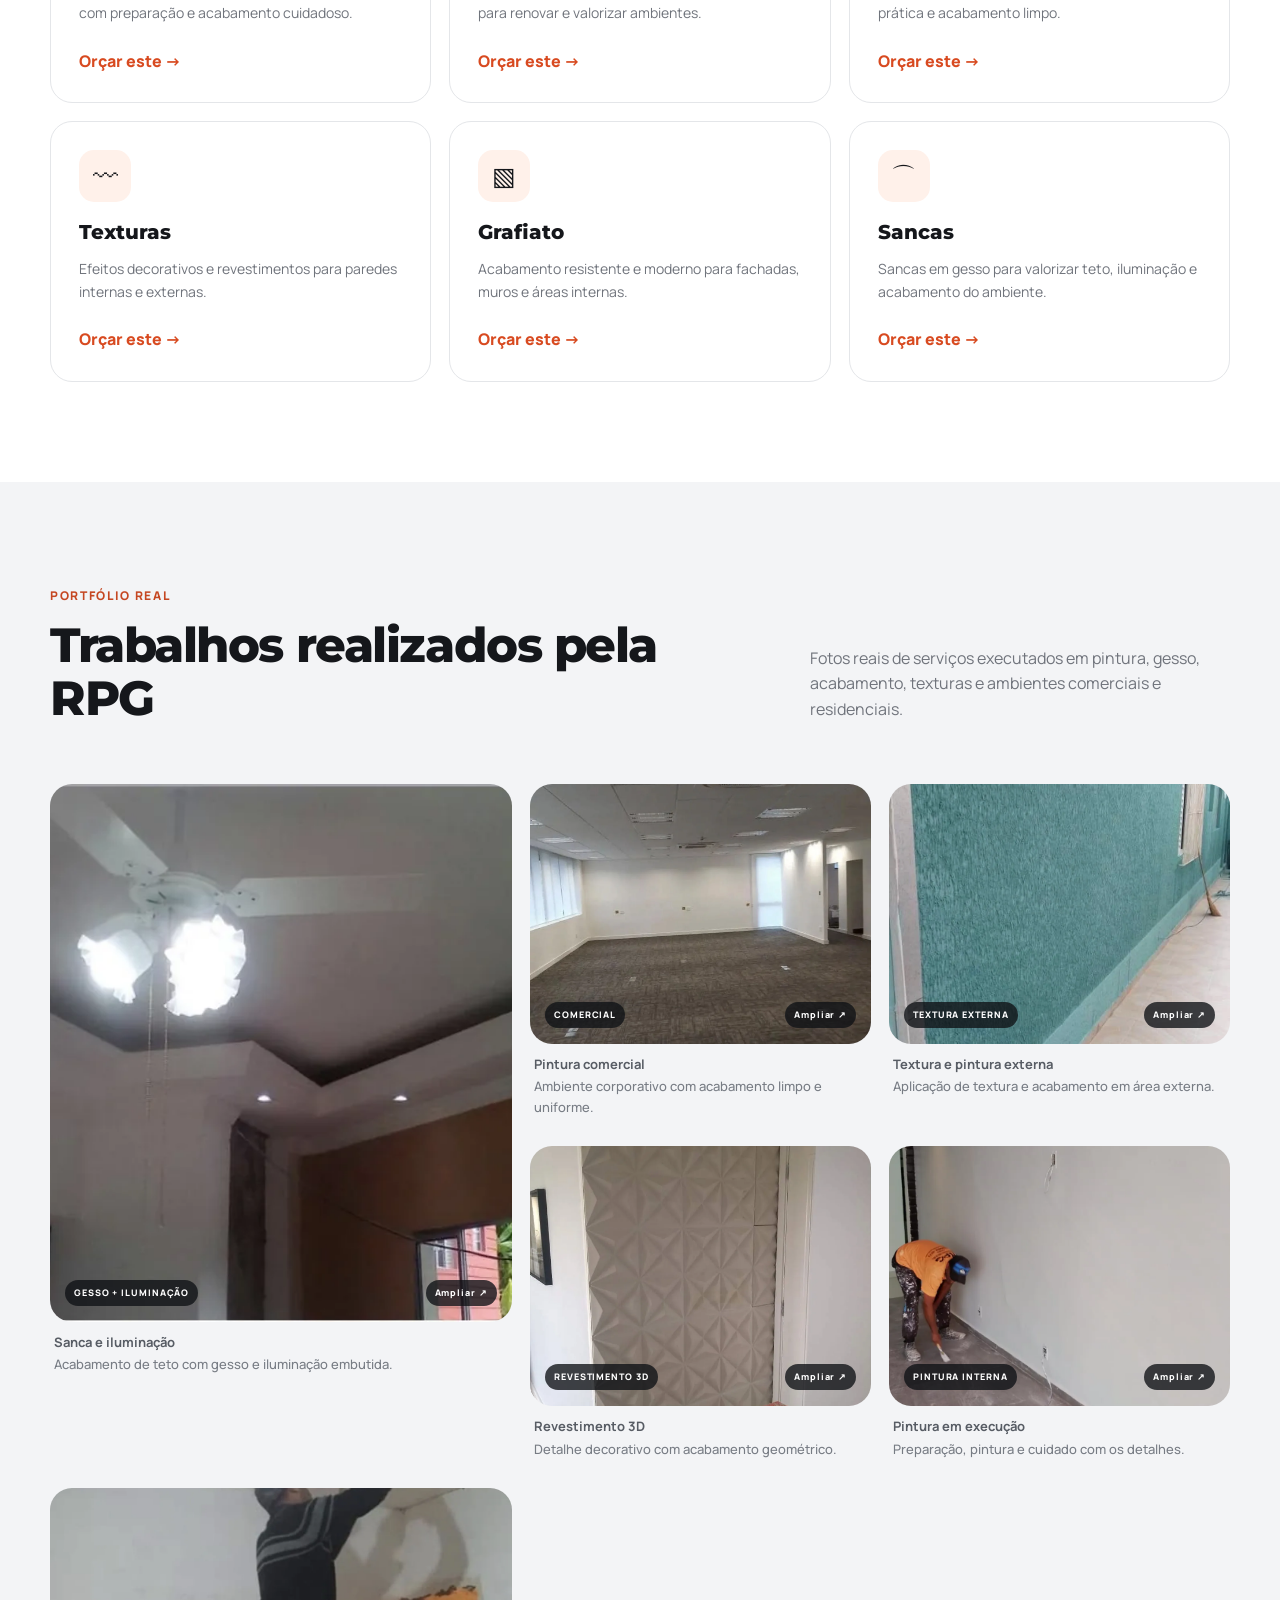
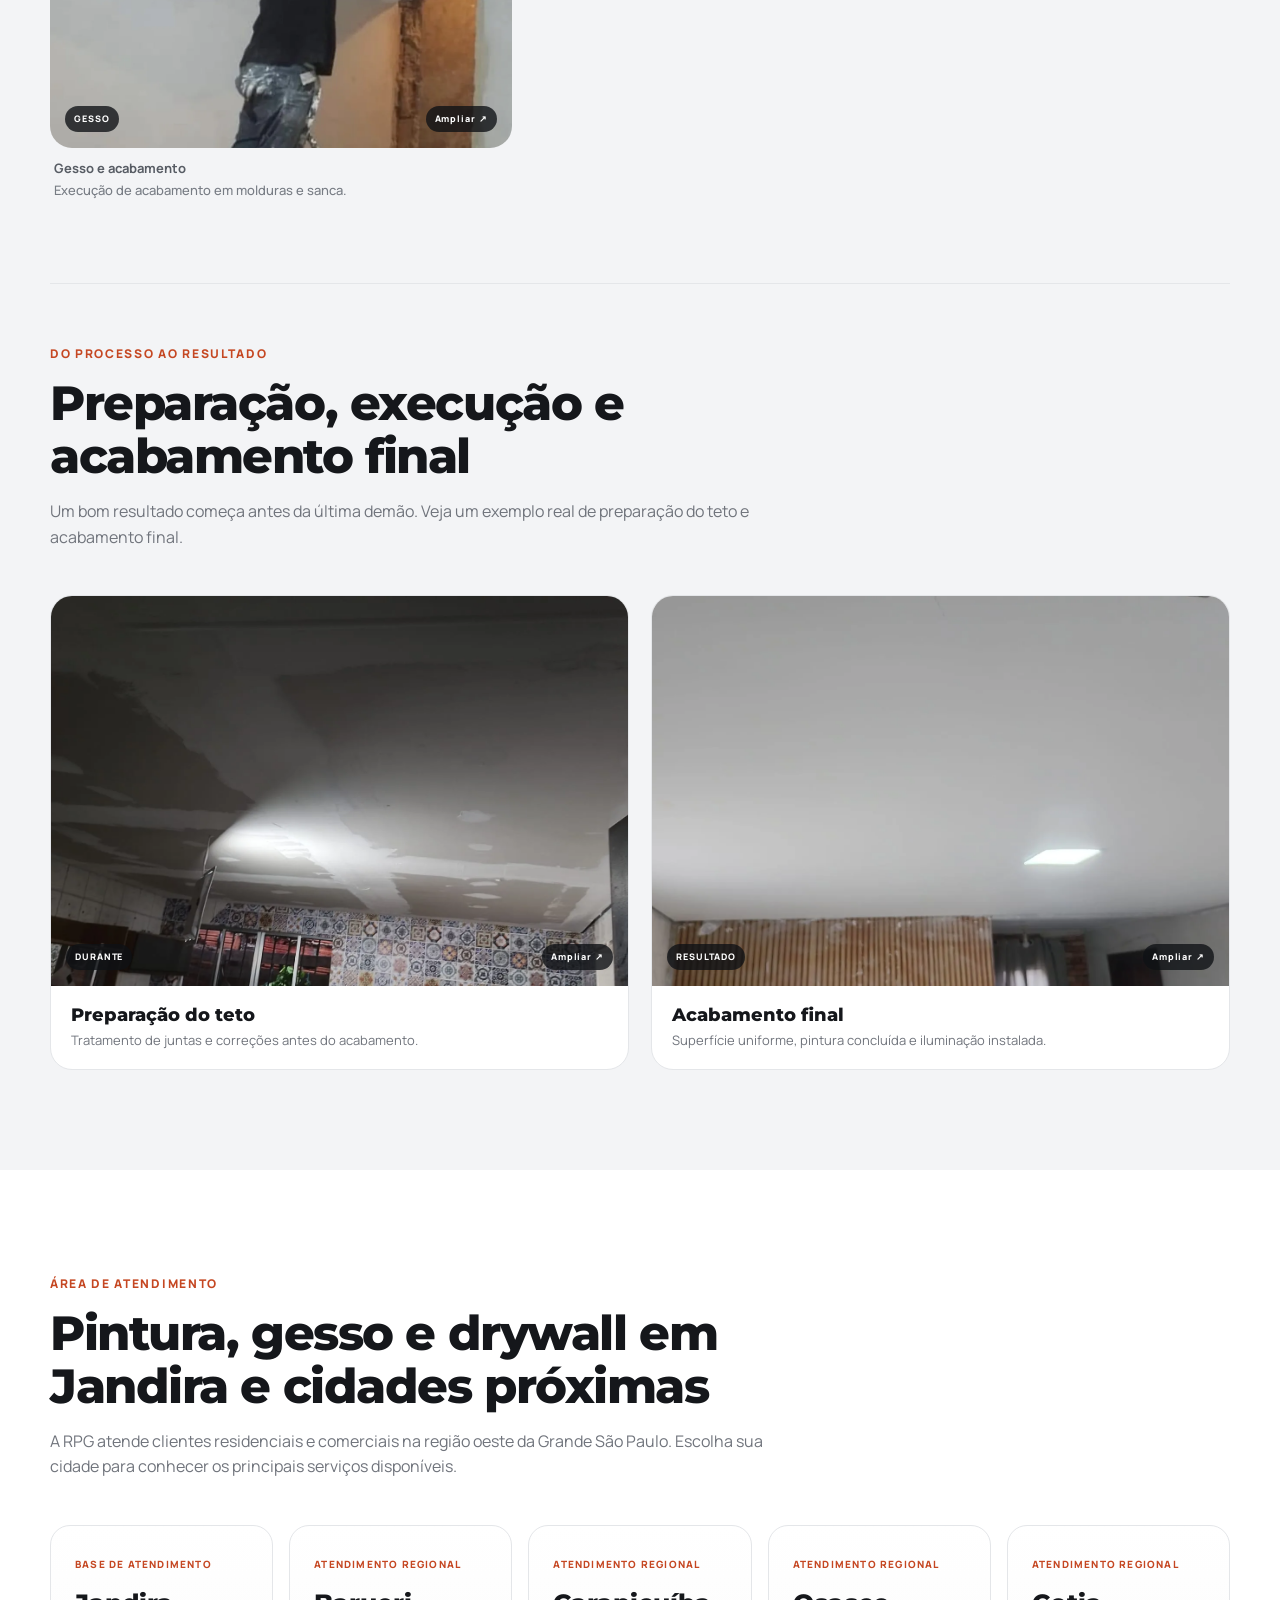
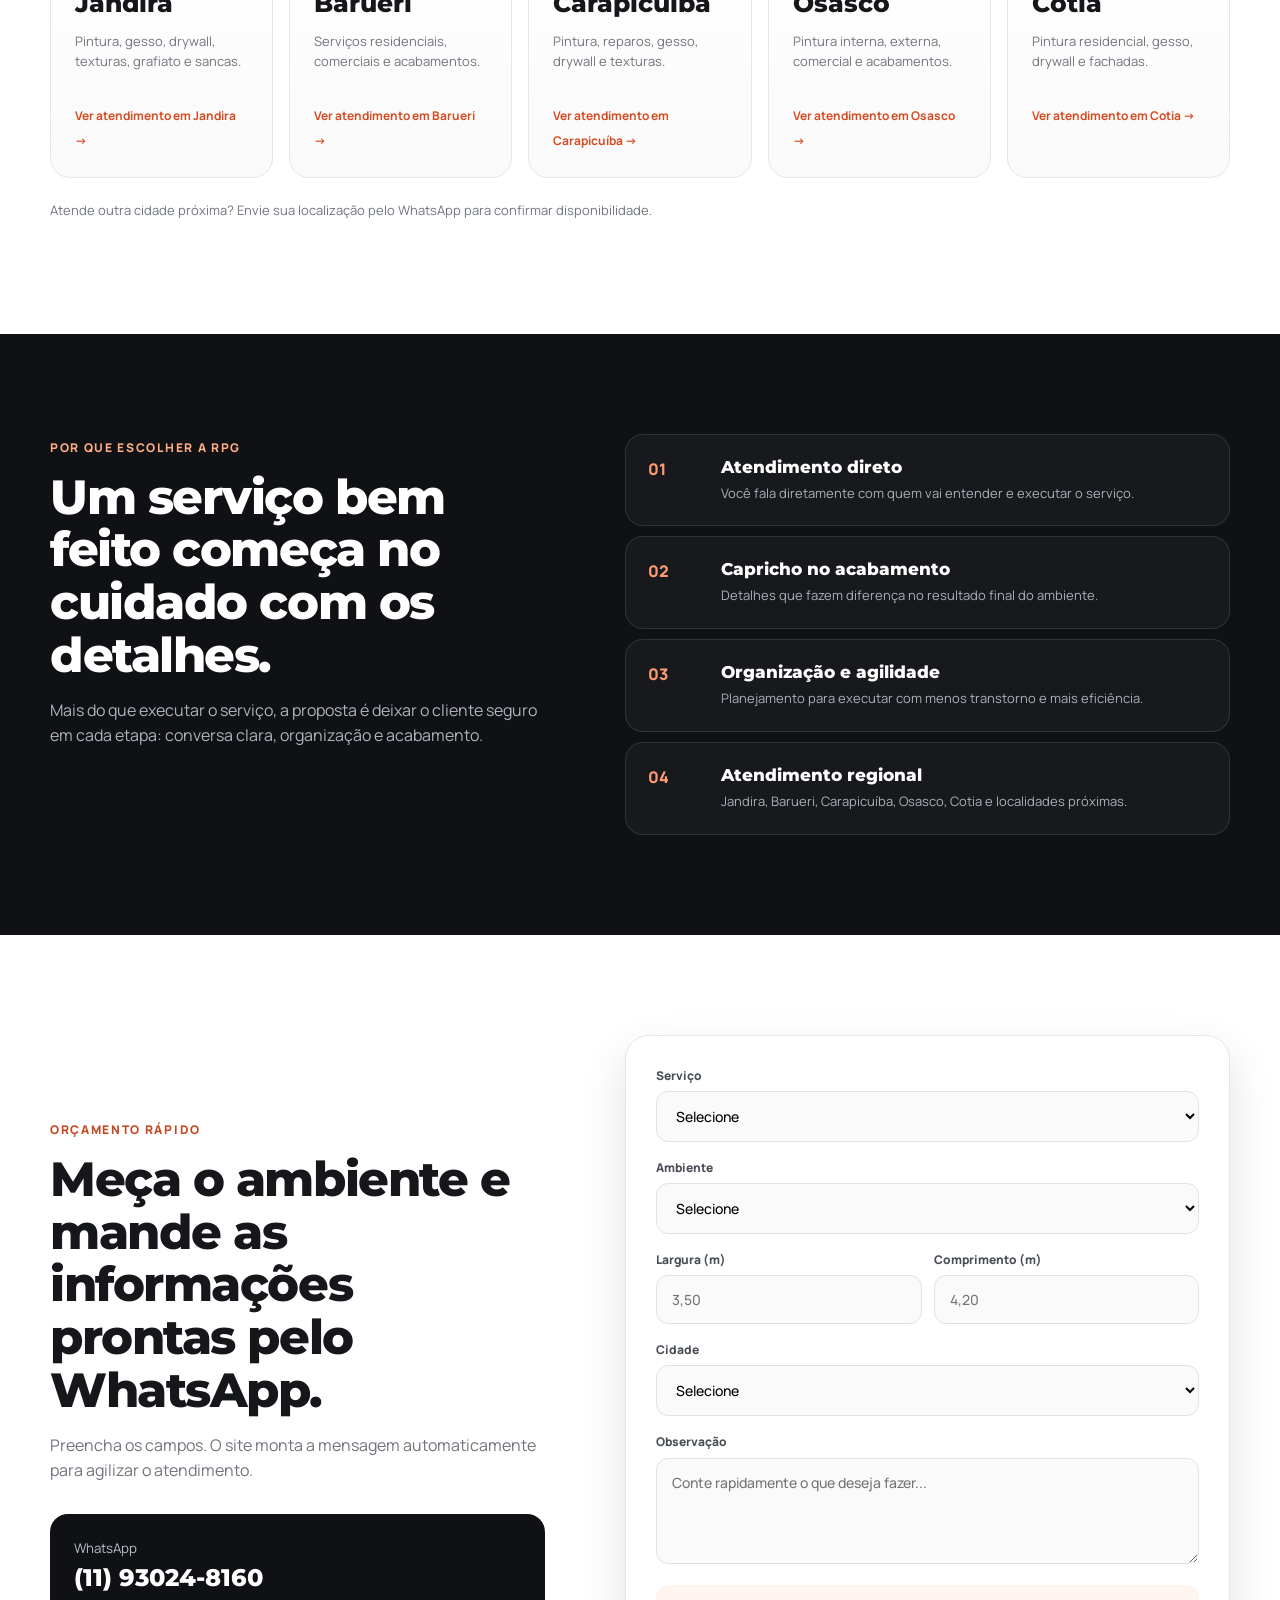
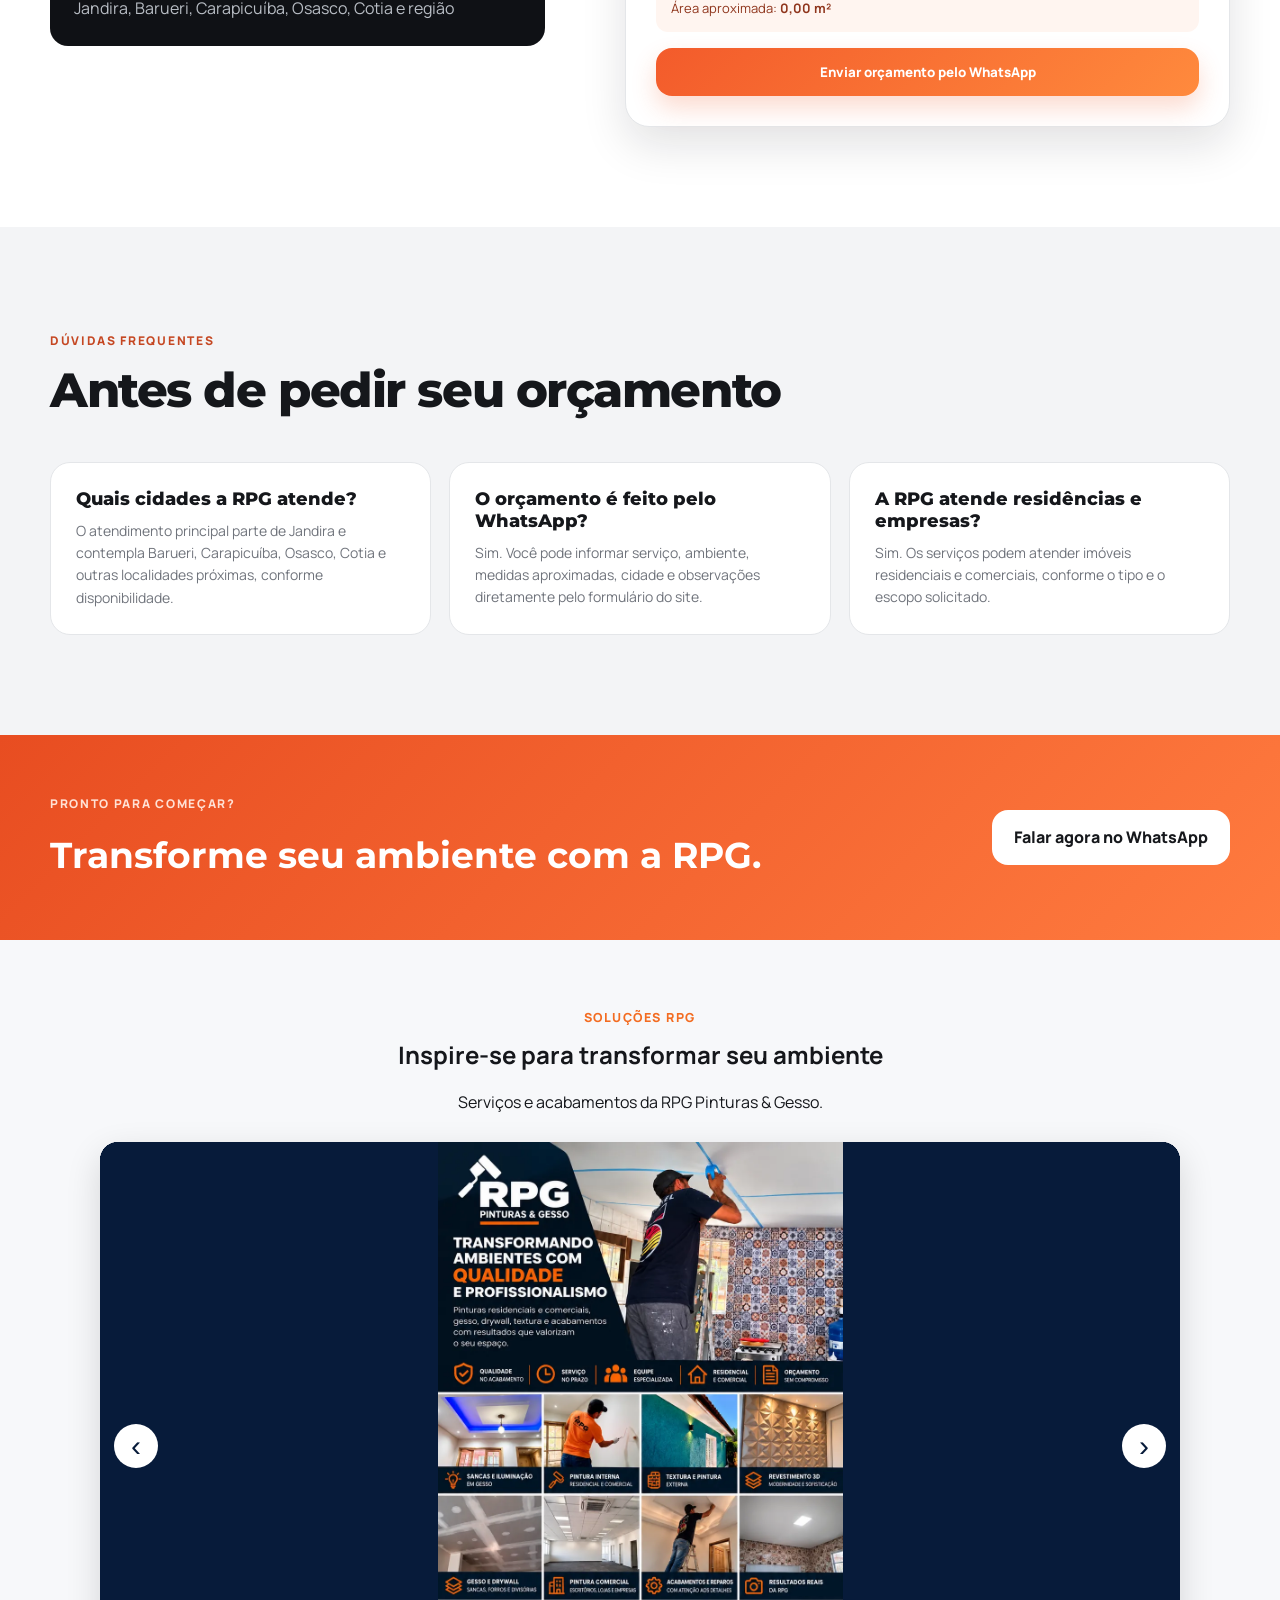
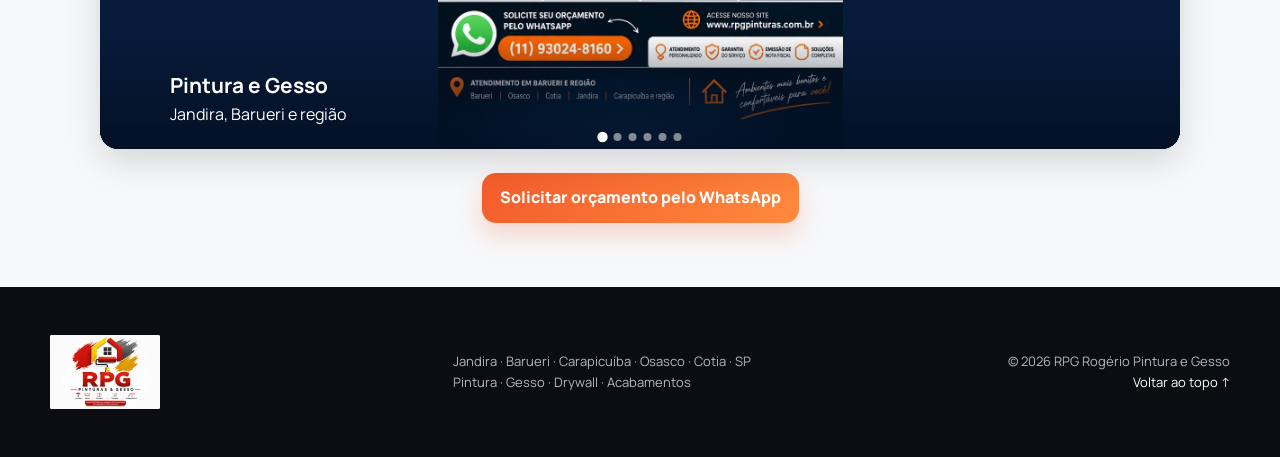
==== commit d4ad6df9: "Add files via upload" ====
--- a/index.html
+++ b/index.html
@@ -26,7 +26,7 @@
   <meta name="twitter:card" content="summary_large_image" />
   <link rel="icon" type="image/png" href="images/favicon-rpg.png" />
   <link rel="stylesheet" href="https://fonts.googleapis.com/css2?family=Manrope:wght@400;500;600;700;800&family=Montserrat:wght@700;800;900&display=swap"></noscript>
-  <link rel="stylesheet" href="css/style.css">
+  <link rel="stylesheet" href="css/style.css?v=20260917-mobile2">
   <script type="application/ld+json">
   {
     "@context":"https://schema.org",
--- a/css/style.css
+++ b/css/style.css
@@ -12,3 +12,30 @@
 .commercial-actions{display:flex;justify-content:center;gap:12px;margin-top:24px;flex-wrap:wrap}
 .commercial-secondary{background:#fff;border:1px solid var(--line);color:#1b2028}
 @media(max-width:600px){.commercial-banner{border-radius:18px;margin-top:22px}.commercial-actions{display:grid;grid-template-columns:1fr}.commercial-actions .btn{width:100%}}
+
+
+/* MOBILE CENTRALIZATION FIX */
+html,body{width:100%;max-width:100%;overflow-x:hidden}
+.hero-grid,.hero-copy,.hero-visual,.section-heading,.quote-grid>*,.split-grid>*,.cta-grid>*,.footer-grid>*{min-width:0}
+@media(max-width:600px){
+ .container{width:100%;max-width:100%;padding-left:20px;padding-right:20px;margin-left:auto;margin-right:auto}
+ .hero{width:100%;padding:112px 0 58px;overflow:hidden}
+ .hero-grid{display:block;width:100%}
+ .hero-copy{width:100%;max-width:100%}
+ .hero .eyebrow{display:block;max-width:100%;font-size:11px;line-height:1.55;letter-spacing:.10em;overflow-wrap:anywhere}
+ .hero h1{width:100%;max-width:100%;font-size:clamp(38px,11.2vw,48px);line-height:1.04;letter-spacing:-.045em;word-break:normal;overflow-wrap:normal;margin-bottom:22px}
+ .hero-copy>p{width:100%;max-width:100%;font-size:17px;line-height:1.7;overflow-wrap:break-word}
+ .hero-actions{width:100%;display:grid;grid-template-columns:1fr;gap:12px;margin:28px 0}
+ .hero-actions .btn{width:100%;max-width:100%;min-height:58px;white-space:normal;text-align:center}
+ .hero-visual,.photo-card{width:100%;max-width:100%}
+ .hero-visual{margin-top:38px}
+ .floating-badge{max-width:calc(100% - 30px)}
+ .section-heading h2,.split-grid h2,.quote-copy h2{font-size:clamp(30px,9vw,40px);overflow-wrap:break-word}
+ .commercial-banner{width:100%;max-width:100%;border-radius:16px}
+ .rpg-carousel-section .container{padding-left:14px;padding-right:14px}
+ .rpg-carousel{width:100%;max-width:100%}
+ .rpg-car-head{padding:0 6px}
+ .rpg-car-head h2{font-size:clamp(28px,8vw,36px);line-height:1.12}
+ .rpg-car-cta .btn{width:100%;white-space:normal}
+ .whatsapp-float{right:16px;bottom:18px}
+}
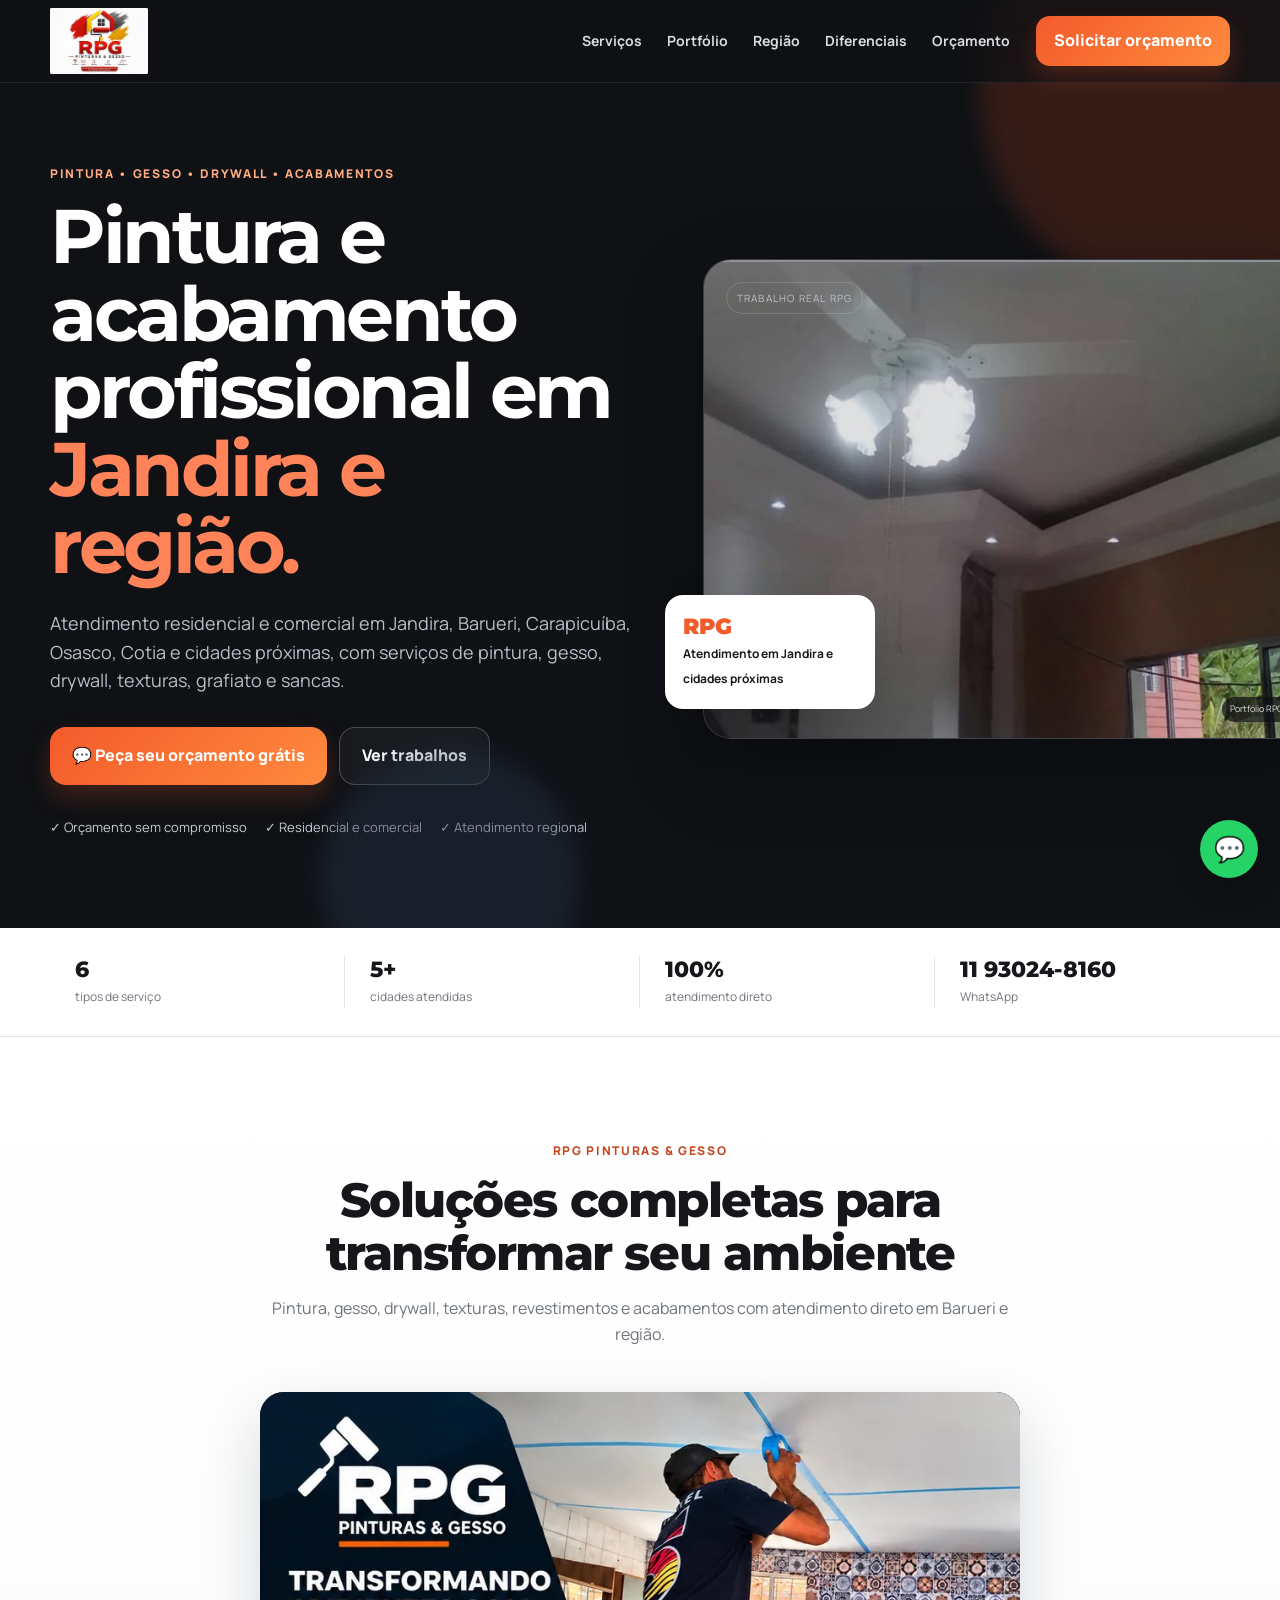
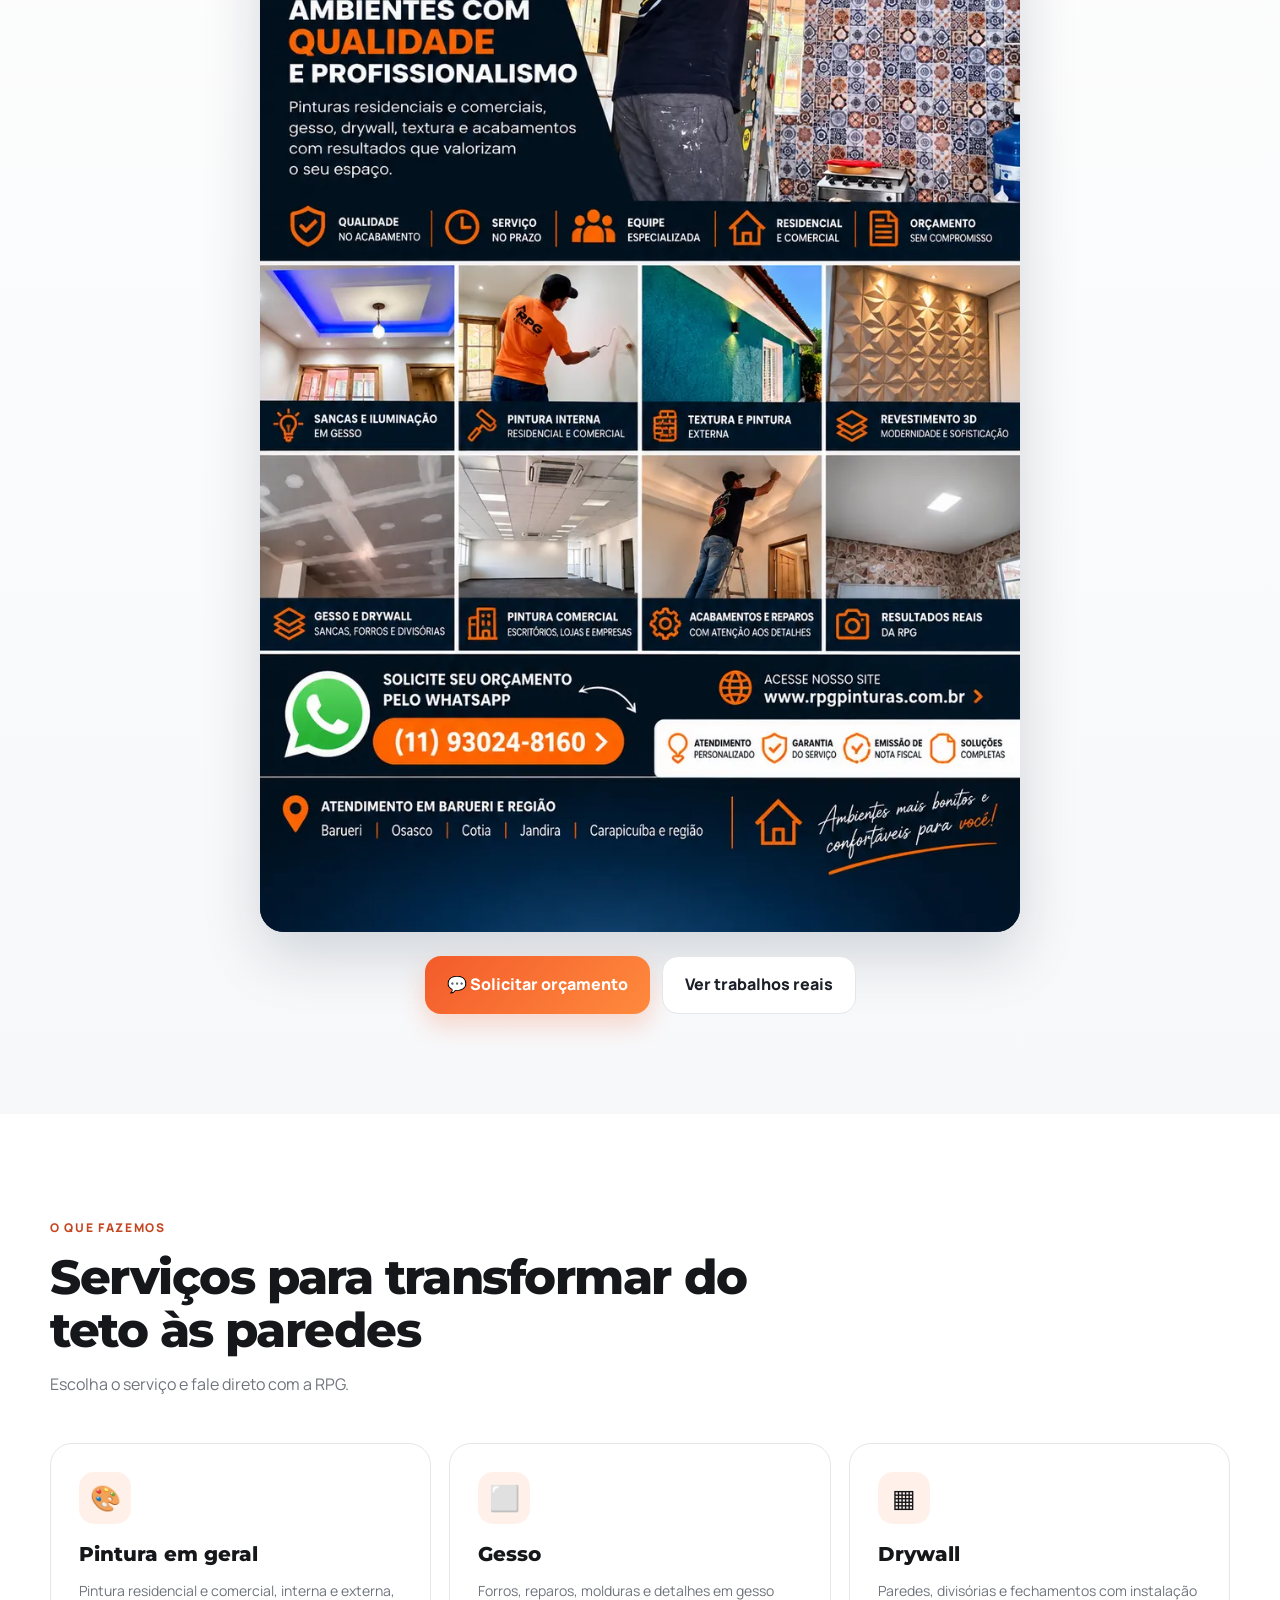
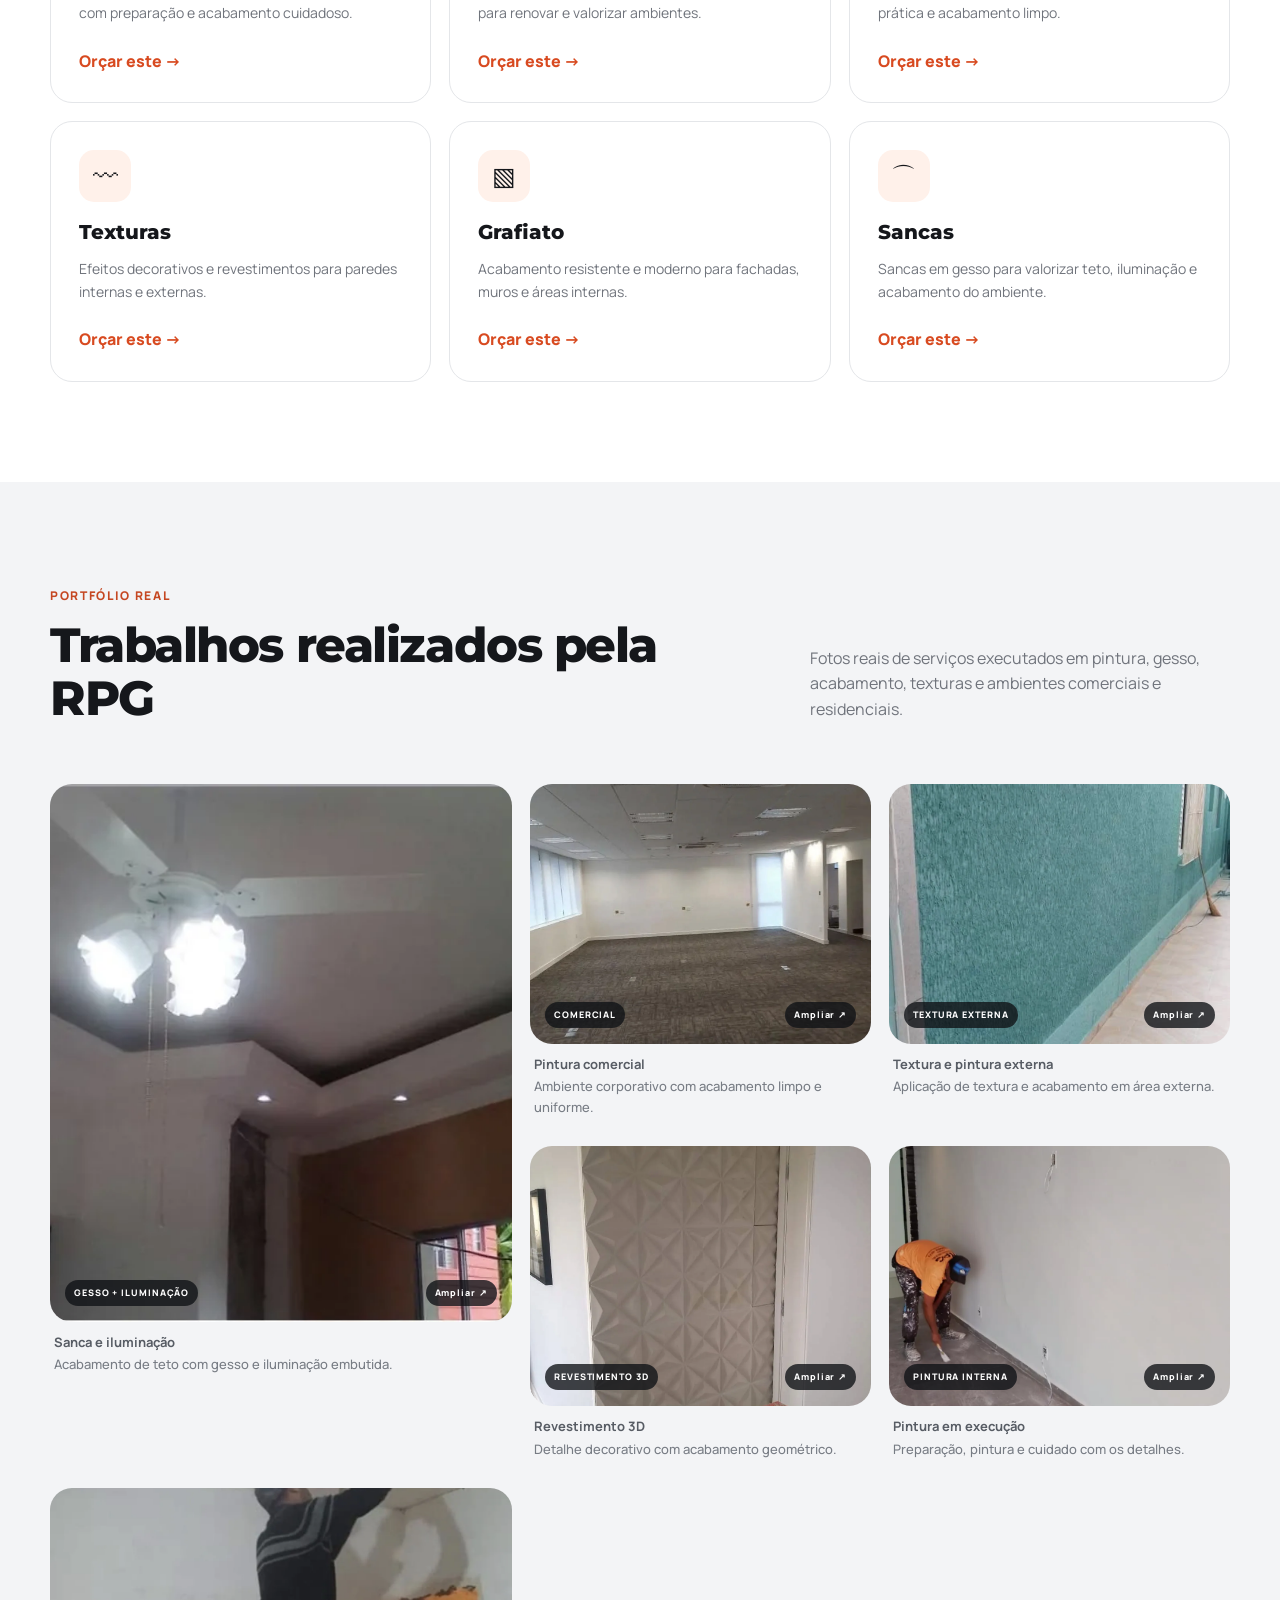
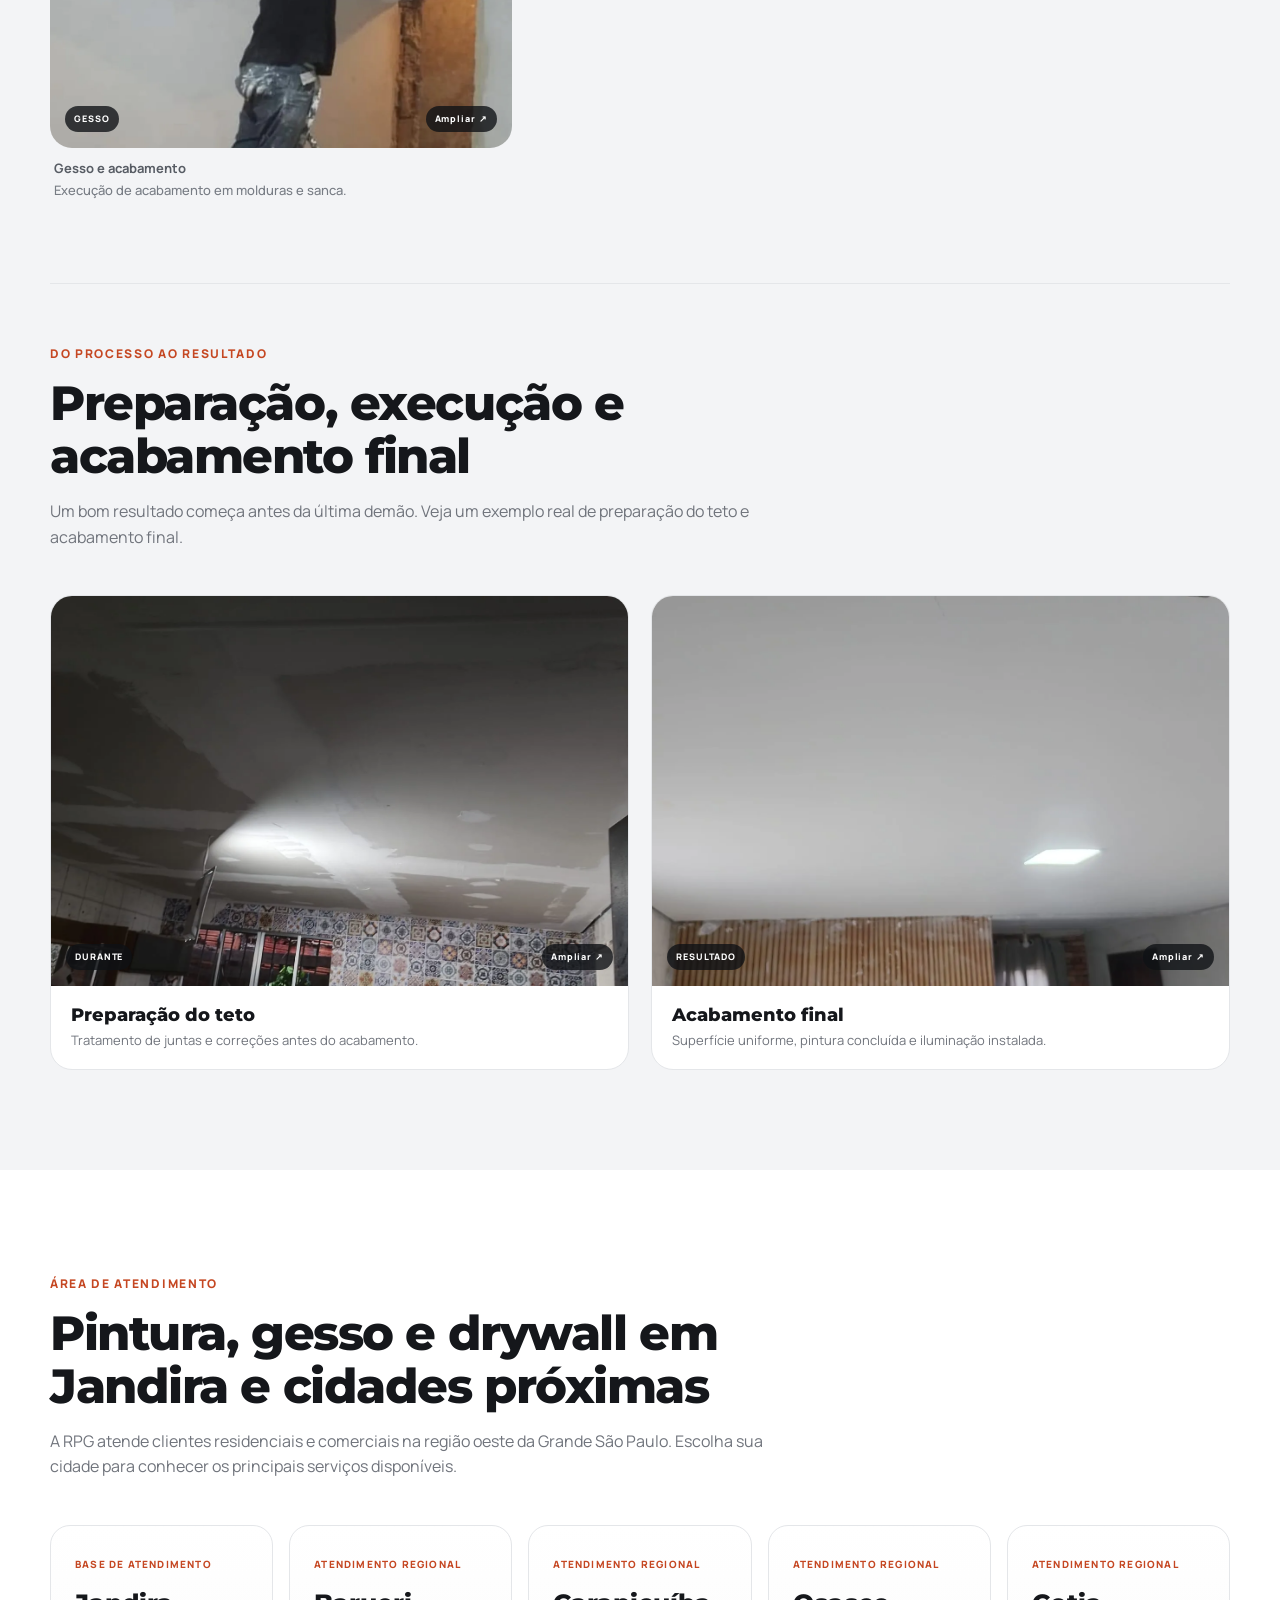
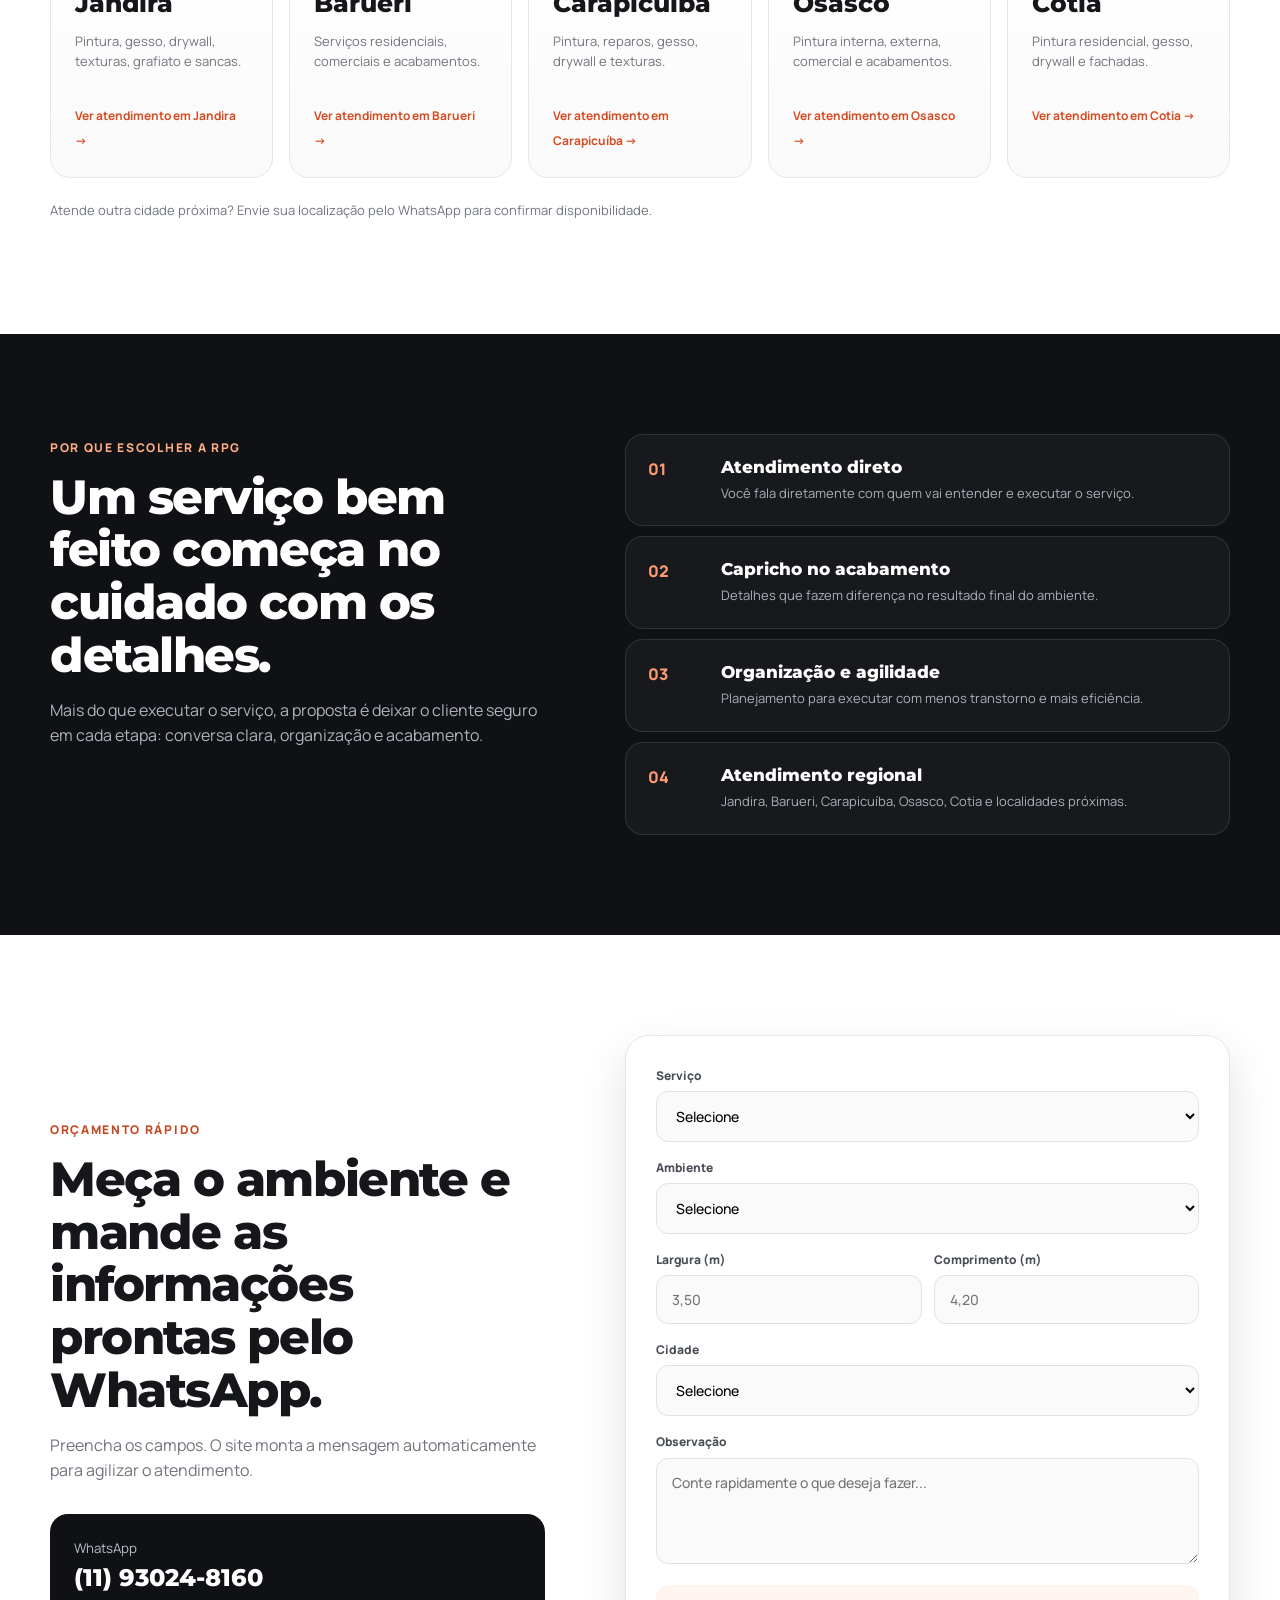
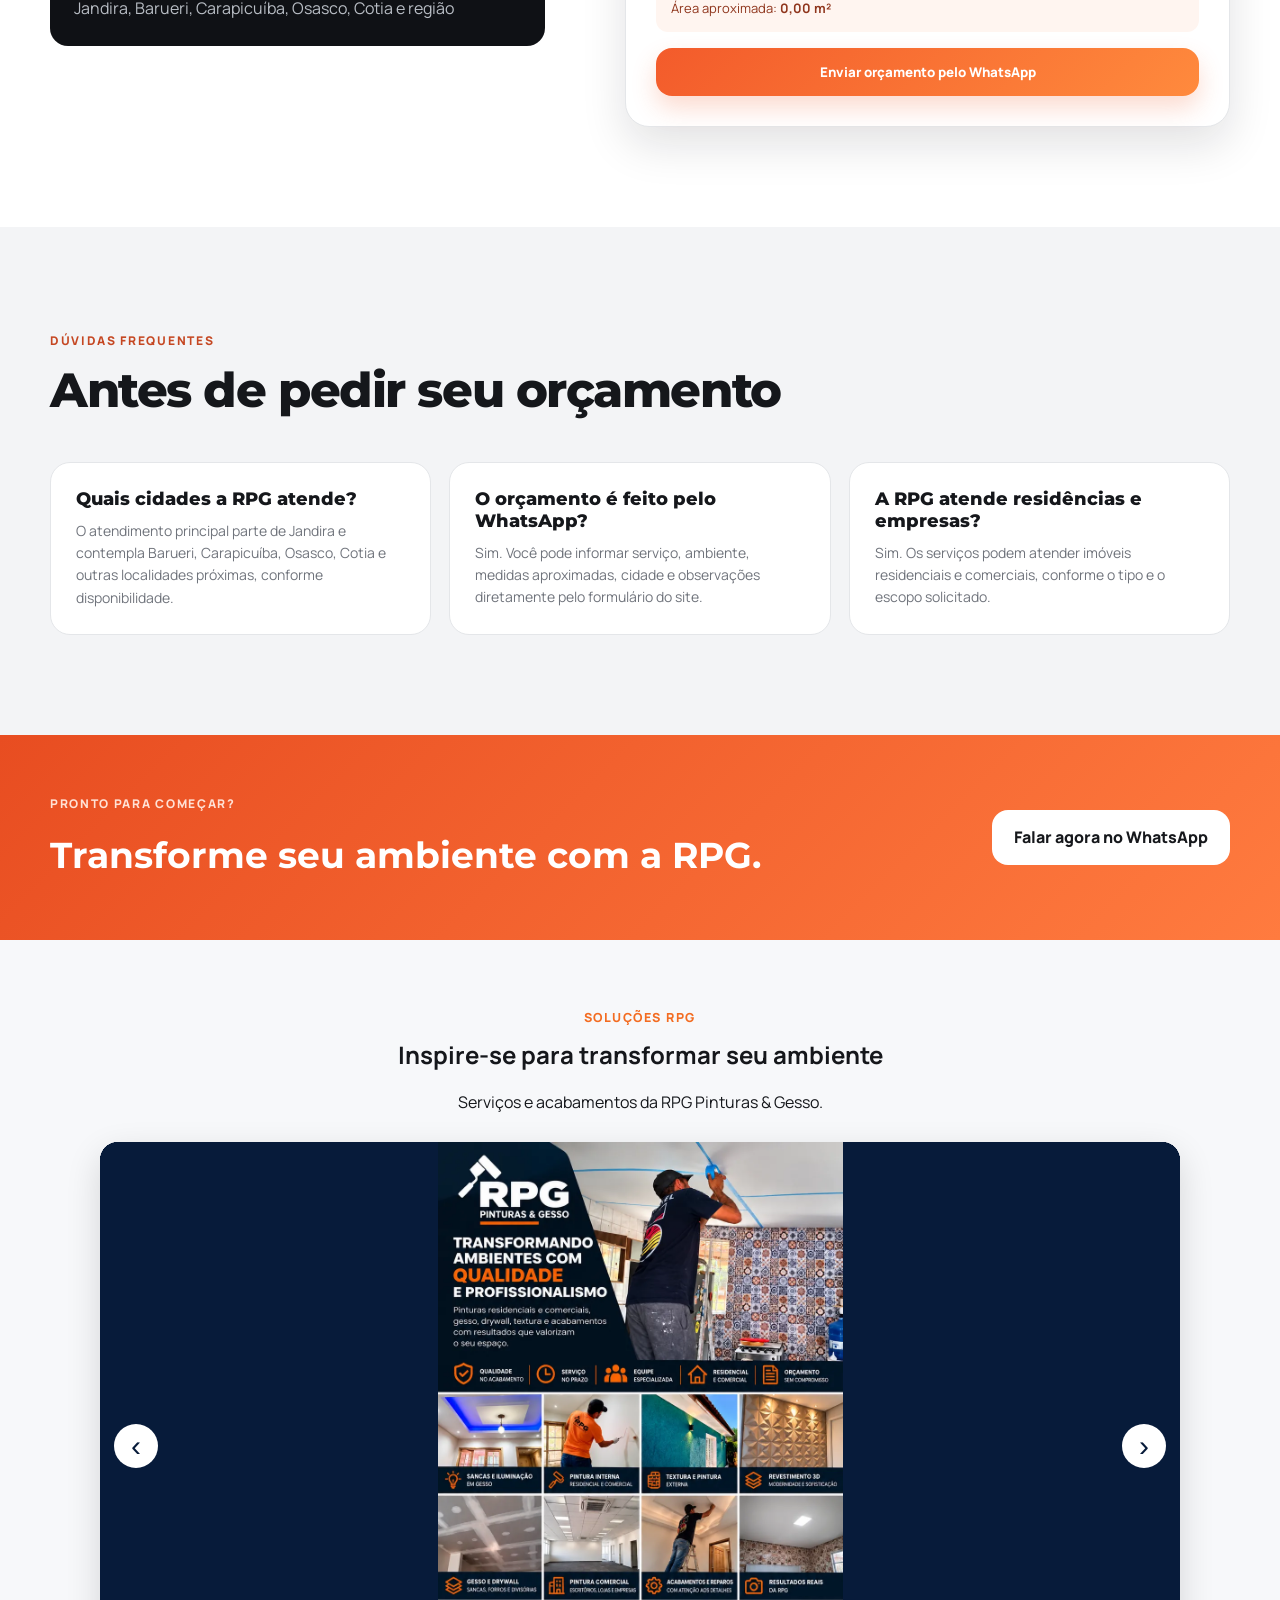
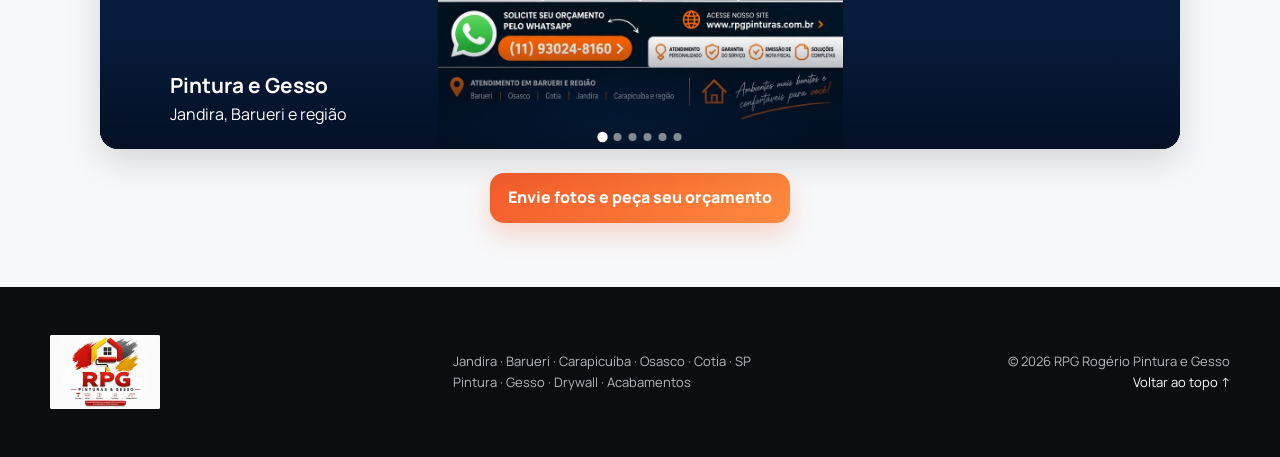
==== commit 44c01356: "Add files via upload" ====
--- a/index.html
+++ b/index.html
@@ -49,6 +49,7 @@
 <style>
 .rpg-carousel-section{padding:64px 0;background:#f7f8fa;overflow:hidden}.rpg-car-head{text-align:center;max-width:760px;margin:0 auto 26px}.rpg-car-head>span{font-weight:800;letter-spacing:.12em;font-size:.78rem;color:#f36c21}.rpg-car-head h2{margin:.4rem 0 .55rem}.rpg-carousel{position:relative;max-width:1080px;margin:auto;overflow:hidden;border-radius:18px;background:#071b3a;box-shadow:0 12px 35px rgba(0,0,0,.14)}.rpg-track{display:flex;transition:transform .55s ease;will-change:transform}.rpg-slide{position:relative;min-width:100%;margin:0}.rpg-slide img{display:block;width:100%;height:auto;aspect-ratio:16/9;object-fit:contain;background:#071b3a}.rpg-cap{position:absolute;left:0;right:0;bottom:0;padding:35px 70px 22px;color:#fff;background:linear-gradient(transparent,rgba(3,15,35,.92));display:flex;flex-direction:column}.rpg-cap strong{font-size:1.3rem}.rpg-nav{position:absolute;top:50%;transform:translateY(-50%);width:44px;height:44px;border:0;border-radius:50%;background:#fff;color:#071b3a;font-size:30px;cursor:pointer}.rpg-nav.prev{left:14px}.rpg-nav.next{right:14px}.rpg-dots{position:absolute;left:50%;bottom:8px;transform:translateX(-50%);display:flex;gap:7px}.rpg-dots button{width:8px;height:8px;border:0;border-radius:50%;padding:0;background:rgba(255,255,255,.5)}.rpg-dots button.active{background:#fff;transform:scale(1.3)}.rpg-car-cta{text-align:center;margin-top:24px}@media(max-width:700px){.rpg-carousel-section{padding:44px 0}.rpg-slide img{aspect-ratio:4/5;object-fit:contain}.rpg-cap{padding:45px 48px 22px 18px}.rpg-nav{width:38px;height:38px}}@media(prefers-reduced-motion:reduce){.rpg-track{transition:none}}
 </style>
+<script type="application/ld+json">{"@context": "https://schema.org", "@type": "HomeAndConstructionBusiness", "name": "RPG Pinturas & Gesso", "url": "https://rpgpinturas.com.br/", "telephone": "+55 11 93024-8160", "areaServed": ["Jandira, SP", "Barueri, SP", "Carapicuíba, SP", "Osasco, SP", "Cotia, SP", "Itapevi, SP", "Santana de Parnaíba, SP"], "serviceType": ["Pintura", "Gesso", "Drywall", "Texturas", "Grafiato", "Sancas"]}</script>
 </head>
 <body>
   <header class="site-header" id="topo">
@@ -71,7 +72,7 @@
           <h1>Pintura e acabamento profissional em <span>Jandira e região.</span></h1>
           <p>Atendimento residencial e comercial em Jandira, Barueri, Carapicuíba, Osasco, Cotia e cidades próximas, com serviços de pintura, gesso, drywall, texturas, grafiato e sancas.</p>
           <div class="hero-actions">
-            <a class="btn btn-primary btn-lg" target="_blank" rel="noopener" href="https://wa.me/5511930248160?text=Olá%20Rogério!%20Vim%20pelo%20site%20da%20RPG%20e%20quero%20solicitar%20um%20orçamento.">💬 Pedir orçamento</a>
+            <a class="btn btn-primary btn-lg" target="_blank" rel="noopener" href="https://wa.me/5511930248160?text=Olá%20Rogério!%20Vim%20pelo%20site%20da%20RPG%20e%20quero%20solicitar%20um%20orçamento.">💬 Peça seu orçamento grátis</a>
             <a class="btn btn-ghost btn-lg" href="#portfolio">Ver trabalhos</a>
           </div>
           <div class="trust-row"><span>✓ Orçamento sem compromisso</span><span>✓ Residencial e comercial</span><span>✓ Atendimento regional</span></div>
@@ -203,7 +204,7 @@
 <div class="rpg-car-head"><span>SOLUÇÕES RPG</span><h2 id="rpg-car-title">Inspire-se para transformar seu ambiente</h2><p>Serviços e acabamentos da RPG Pinturas &amp; Gesso.</p></div>
 <div class="rpg-carousel" data-rpg-carousel><div class="rpg-track"><article class="rpg-slide"><img src="images/rpg-portfolio-comercial.webp" alt="Pintura e Gesso - RPG Pinturas &amp; Gesso" loading="lazy" decoding="async"><div class="rpg-cap"><strong>Pintura e Gesso</strong><span>Jandira, Barueri e região</span></div></article><article class="rpg-slide"><img src="images/portfolio/pintura-interna-profissional-rpg.webp" alt="Grafiato e Texturas - RPG Pinturas &amp; Gesso" loading="lazy" decoding="async"><div class="rpg-cap"><strong>Grafiato e Texturas</strong><span>Jandira, Barueri e região</span></div></article><article class="rpg-slide"><img src="images/portfolio/pintura-interna-execucao-rpg.webp" alt="Sancas e Gesso - RPG Pinturas &amp; Gesso" loading="lazy" decoding="async"><div class="rpg-cap"><strong>Sancas e Gesso</strong><span>Jandira, Barueri e região</span></div></article><article class="rpg-slide"><img src="images/portfolio/drywall-preparacao-teto-rpg.webp" alt="Paredes 3D - RPG Pinturas &amp; Gesso" loading="lazy" decoding="async"><div class="rpg-cap"><strong>Paredes 3D</strong><span>Jandira, Barueri e região</span></div></article><article class="rpg-slide"><img src="images/portfolio/sanca-led-azul-rpg.webp" alt="Drywall - RPG Pinturas &amp; Gesso" loading="lazy" decoding="async"><div class="rpg-cap"><strong>Drywall</strong><span>Jandira, Barueri e região</span></div></article><article class="rpg-slide"><img src="images/portfolio/teto-acabamento-final-rpg.webp" alt="Acabamentos - RPG Pinturas &amp; Gesso" loading="lazy" decoding="async"><div class="rpg-cap"><strong>Acabamentos</strong><span>Jandira, Barueri e região</span></div></article></div>
 <button class="rpg-nav prev" type="button" aria-label="Anterior">‹</button><button class="rpg-nav next" type="button" aria-label="Próximo">›</button><div class="rpg-dots"></div></div>
-<div class="rpg-car-cta"><a class="btn btn-primary" href="https://wa.me/5511930248160?text=Ol%C3%A1%2C%20vim%20pelo%20site%20da%20RPG%20e%20gostaria%20de%20solicitar%20um%20or%C3%A7amento." target="_blank" rel="noopener">Solicitar orçamento pelo WhatsApp</a></div>
+<div class="rpg-car-cta"><a class="btn btn-primary" href="https://wa.me/5511930248160?text=Ol%C3%A1%2C%20vim%20pelo%20site%20da%20RPG%20e%20gostaria%20de%20solicitar%20um%20or%C3%A7amento." target="_blank" rel="noopener">Envie fotos e peça seu orçamento</a></div>
 </div></section>
 </main>
 
@@ -214,5 +215,22 @@
 <script>
 document.addEventListener("DOMContentLoaded",()=>{document.querySelectorAll("[data-rpg-carousel]").forEach(c=>{const t=c.querySelector(".rpg-track"),s=[...c.querySelectorAll(".rpg-slide")],d=c.querySelector(".rpg-dots");let i=0,timer,x=0;const dots=s.map((_,n)=>{let b=document.createElement("button");b.type="button";b.setAttribute("aria-label","Ir para slide "+(n+1));b.onclick=()=>go(n,true);d.appendChild(b);return b});function go(n,u){i=(n+s.length)%s.length;t.style.transform=`translateX(-${i*100}%)`;dots.forEach((b,k)=>b.classList.toggle("active",k===i));if(u)restart()}function restart(){clearInterval(timer);timer=setInterval(()=>go(i+1,false),6000)}c.querySelector(".prev").onclick=()=>go(i-1,true);c.querySelector(".next").onclick=()=>go(i+1,true);c.addEventListener("mouseenter",()=>clearInterval(timer));c.addEventListener("mouseleave",restart);c.addEventListener("touchstart",e=>x=e.changedTouches[0].clientX,{passive:true});c.addEventListener("touchend",e=>{let z=e.changedTouches[0].clientX-x;if(Math.abs(z)>45)go(i+(z<0?1:-1),true)},{passive:true});go(0,false);restart()})});
 </script>
+<script>
+(function(){
+ function ev(n,p){if(typeof gtag==="function")gtag("event",n,p||{});}
+ document.addEventListener("click",function(e){
+  var a=e.target.closest("a"); if(!a)return; var h=a.href||"",t=(a.textContent||"").trim().slice(0,100);
+  if(/wa\.me|whatsapp/i.test(h))ev("whatsapp_click",{link_text:t,page_path:location.pathname});
+  if(/^tel:/i.test(a.getAttribute("href")||""))ev("phone_click",{link_text:t,page_path:location.pathname});
+  if(a.closest("[data-rpg-carousel]"))ev("carousel_click",{page_path:location.pathname});
+  if(/orçamento|orcamento/i.test(t))ev("quote_start",{link_text:t,page_path:location.pathname});
+ });
+ [["[data-rpg-carousel]","carousel_view"],["#portfolio, .portfolio","portfolio_view"]].forEach(function(x){
+  var el=document.querySelector(x[0]); if(el&&"IntersectionObserver" in window){var o=new IntersectionObserver(function(es){if(es[0].isIntersecting){ev(x[1],{page_path:location.pathname});o.disconnect();}},{threshold:.35});o.observe(el);}
+ });
+ var f={};addEventListener("scroll",function(){var m=document.documentElement.scrollHeight-innerHeight;if(m<=0)return;var p=Math.round(scrollY/m*100);[50,75,90].forEach(function(k){if(p>=k&&!f[k]){f[k]=1;ev("scroll_depth",{percent_scrolled:k,page_path:location.pathname});}});},{passive:true});
+ document.querySelectorAll("form").forEach(function(form){var s=0;form.addEventListener("focusin",function(){if(!s){s=1;ev("quote_form_start",{page_path:location.pathname});}});form.addEventListener("submit",function(){ev("quote_submit",{page_path:location.pathname});});});
+})();
+</script>
 </body>
 </html>
--- a/css/style.css
+++ b/css/style.css
@@ -39,3 +39,6 @@
  .rpg-car-cta .btn{width:100%;white-space:normal}
  .whatsapp-float{right:16px;bottom:18px}
 }
+
+.conversion-trust{display:flex;flex-wrap:wrap;gap:10px 18px;margin:10px 0 24px;color:#d8dbe1;font-size:.92rem}
+@media(max-width:600px){.conversion-trust{display:grid;grid-template-columns:1fr;gap:8px}}
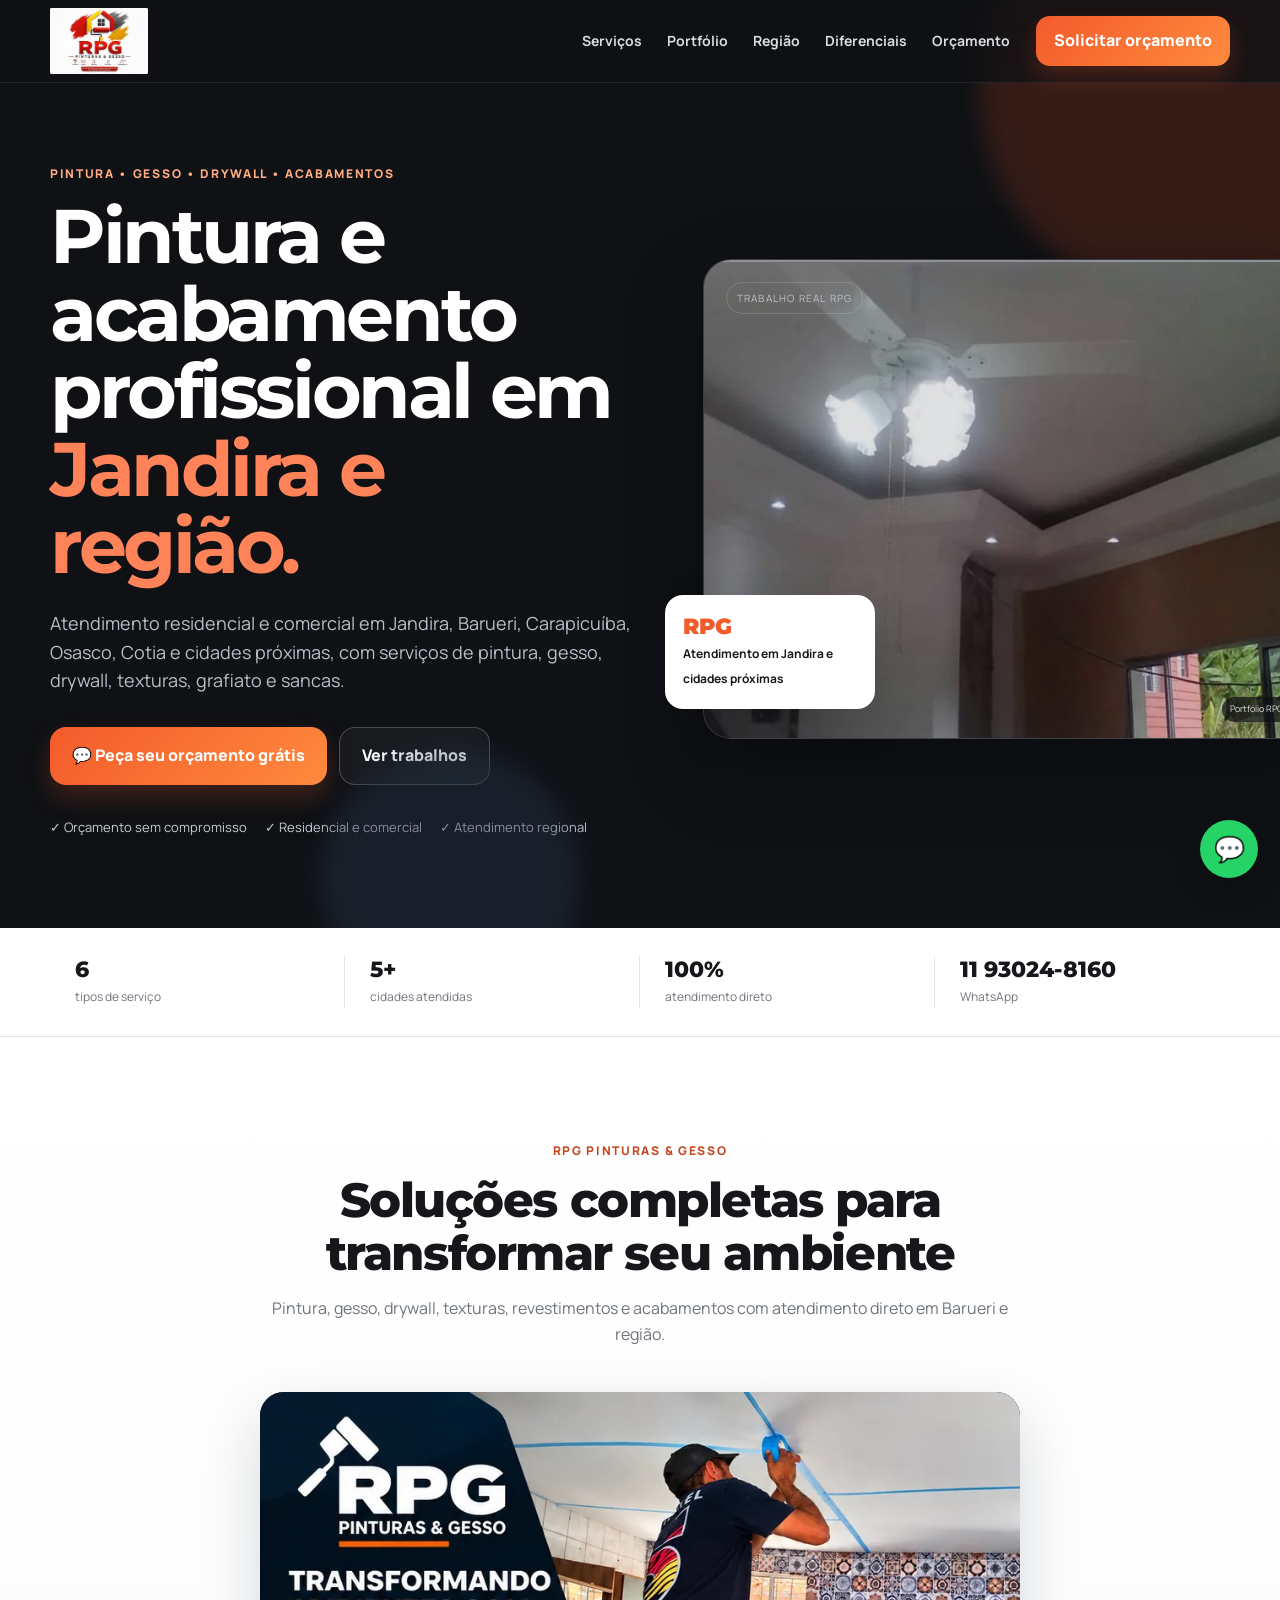
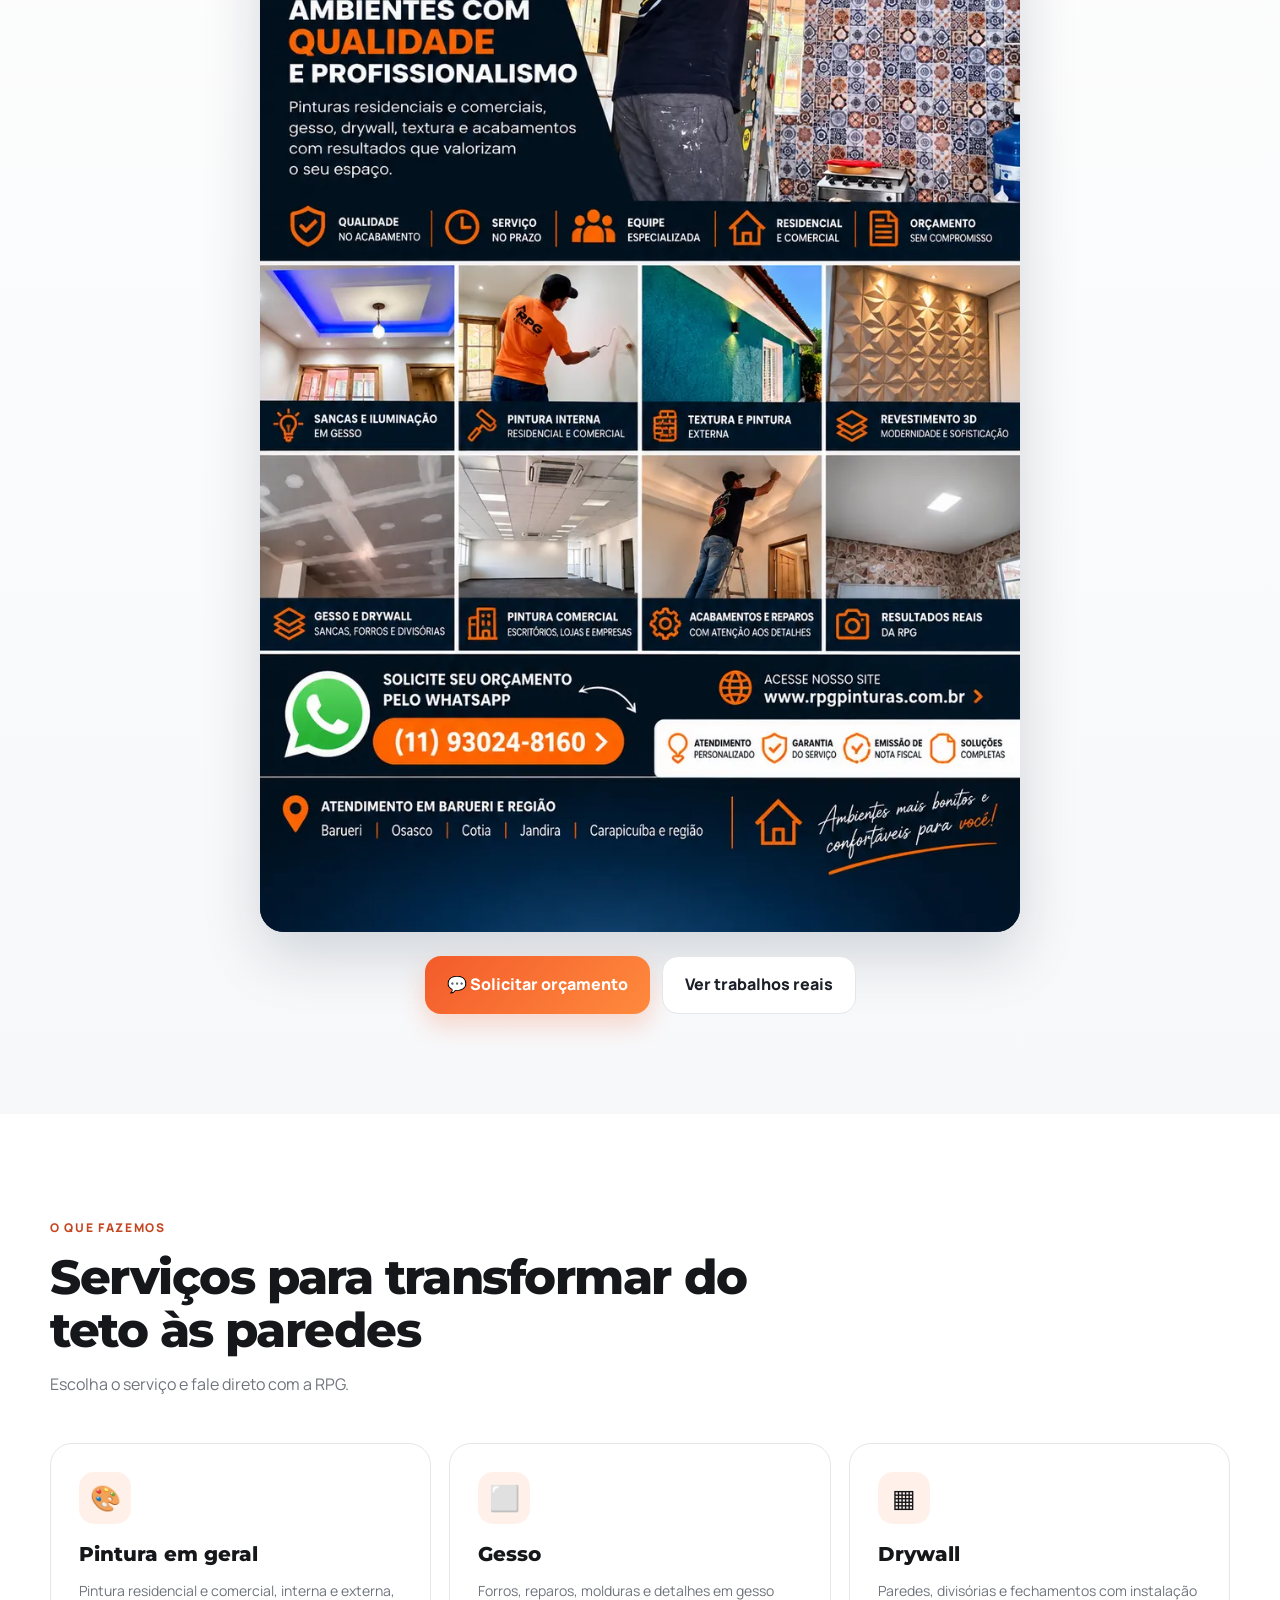
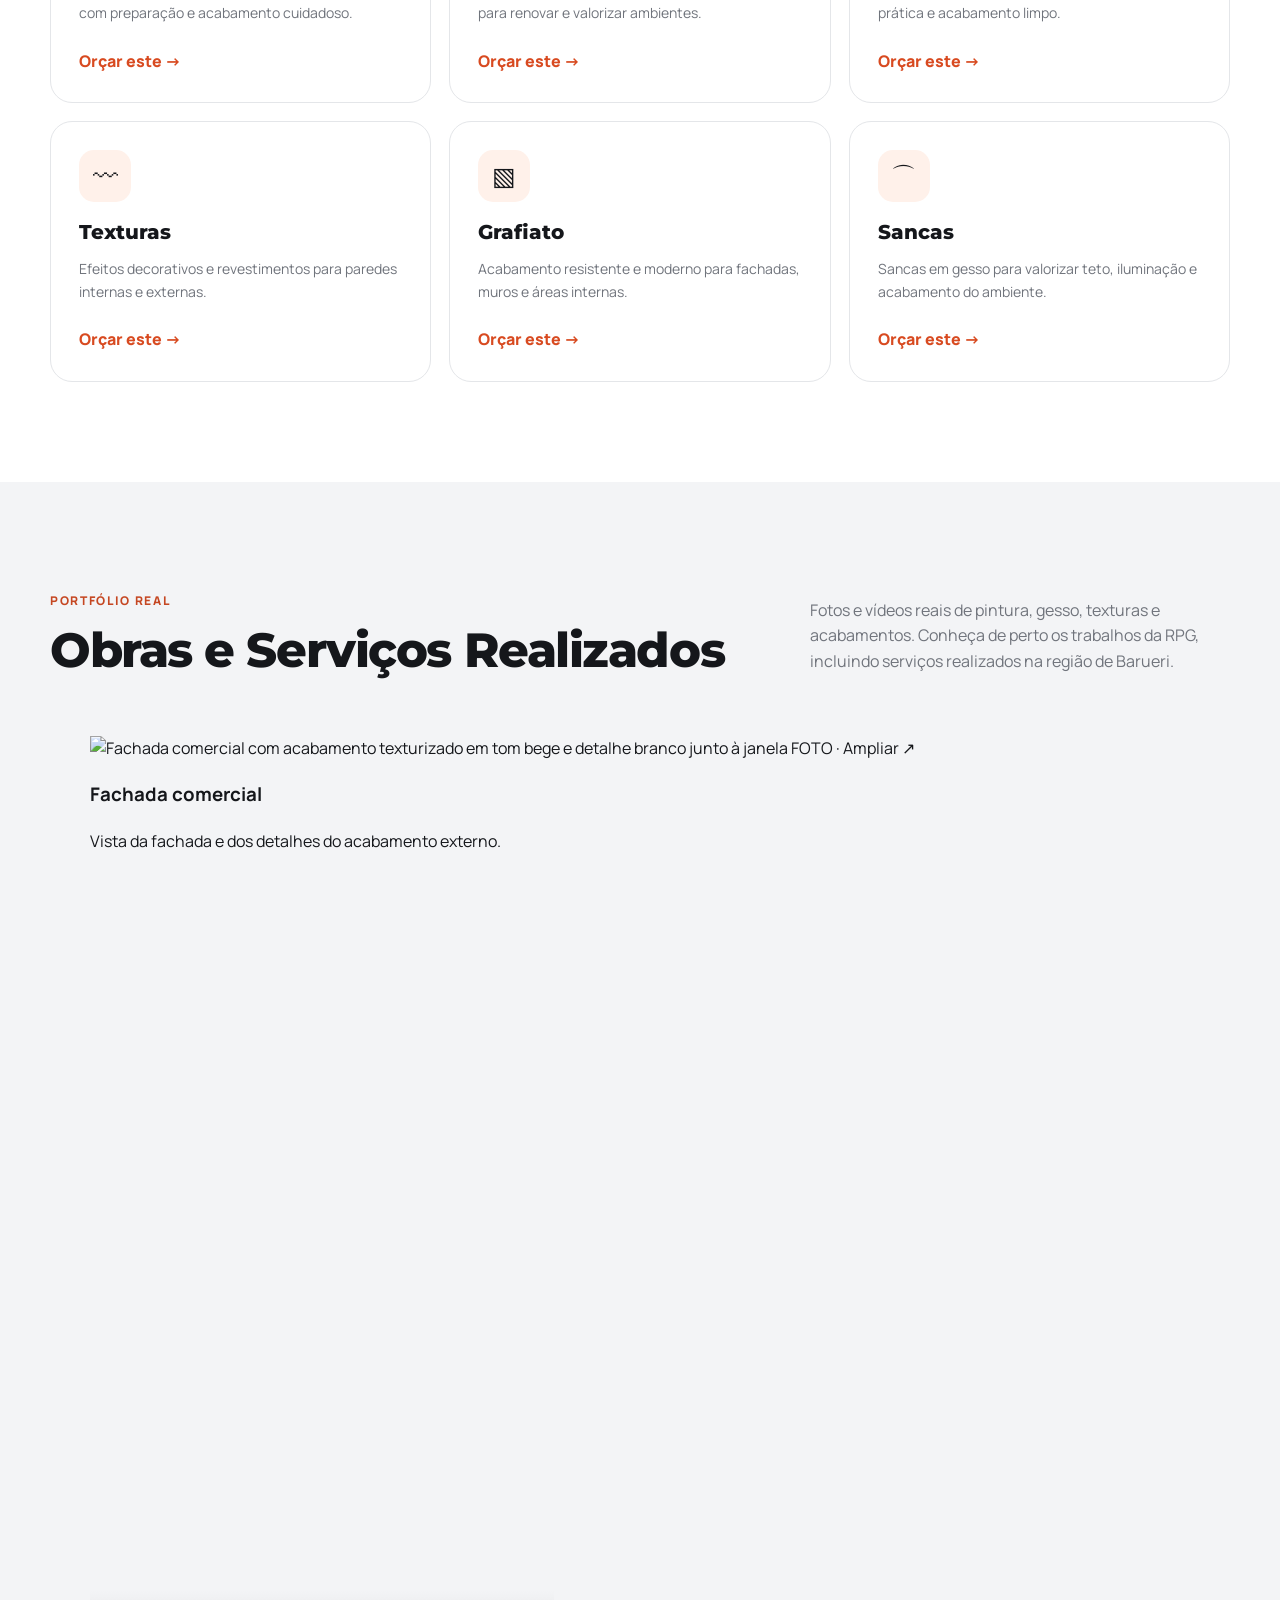
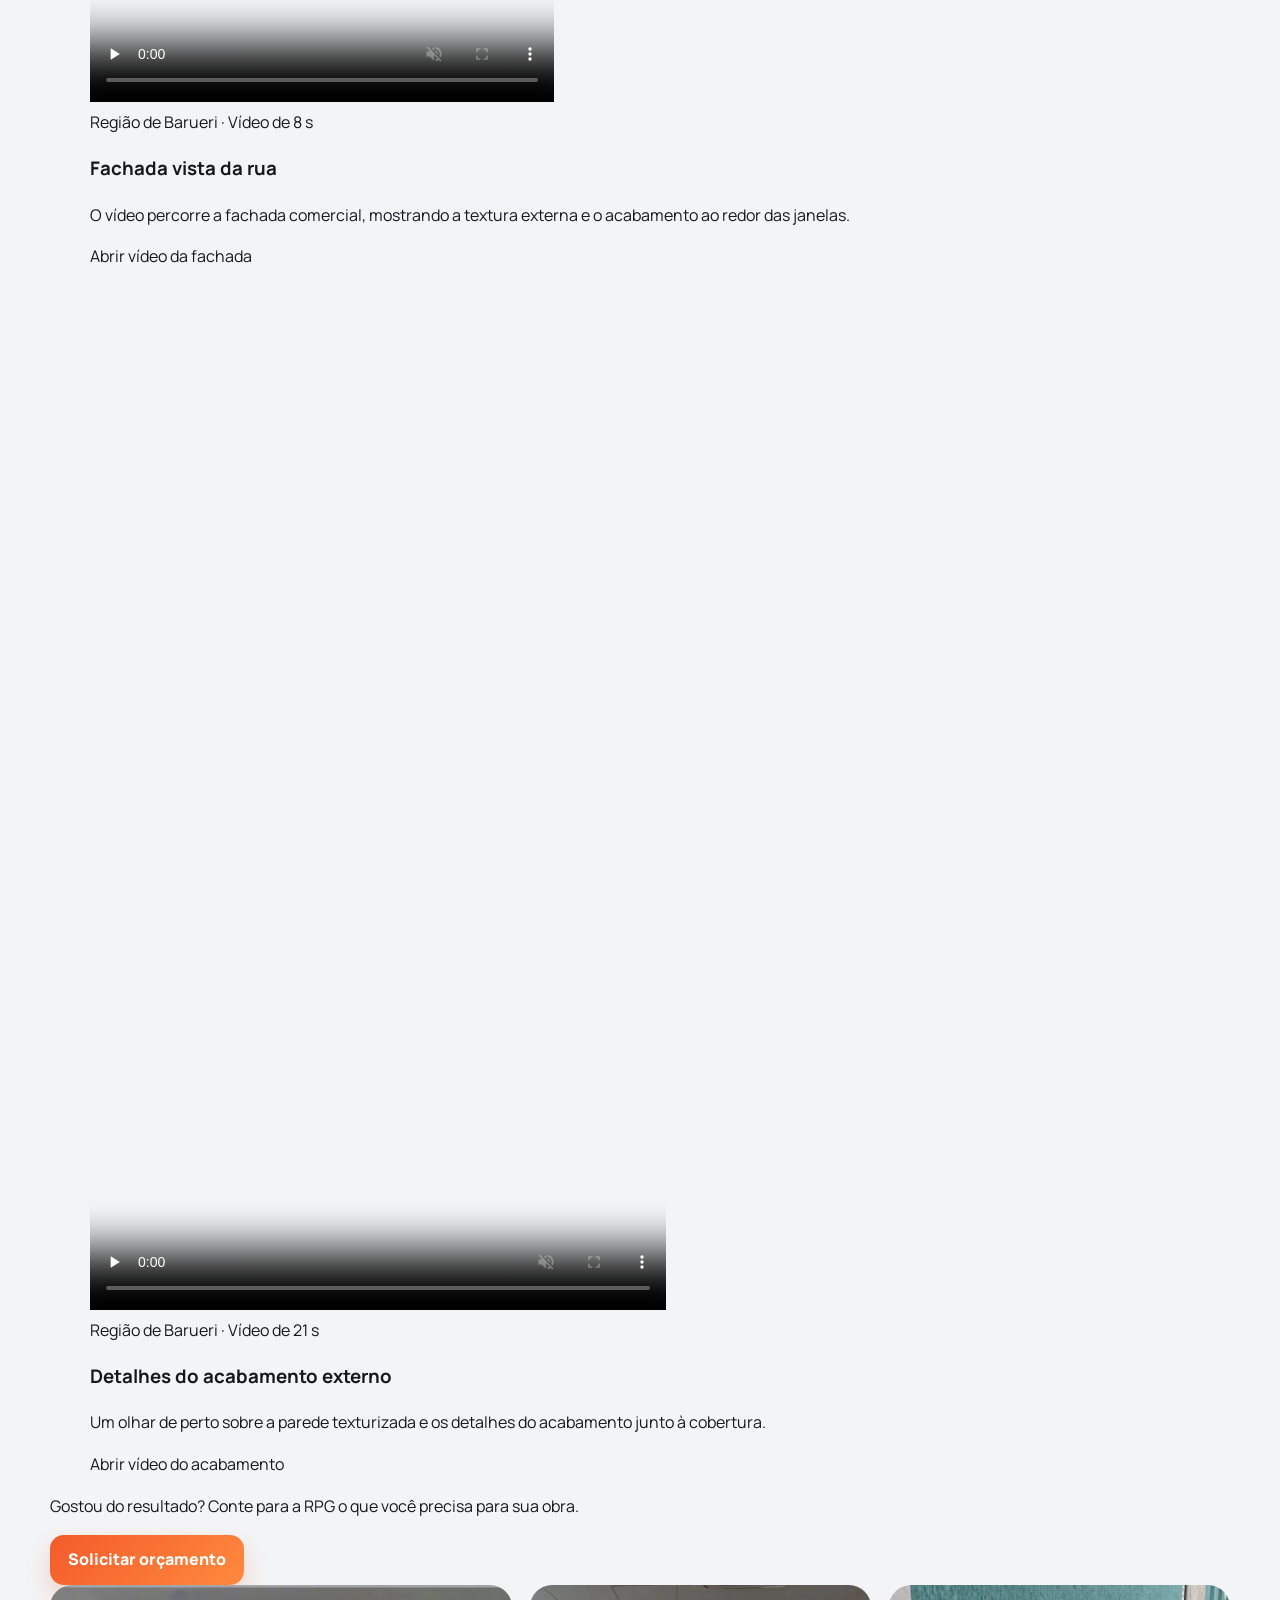
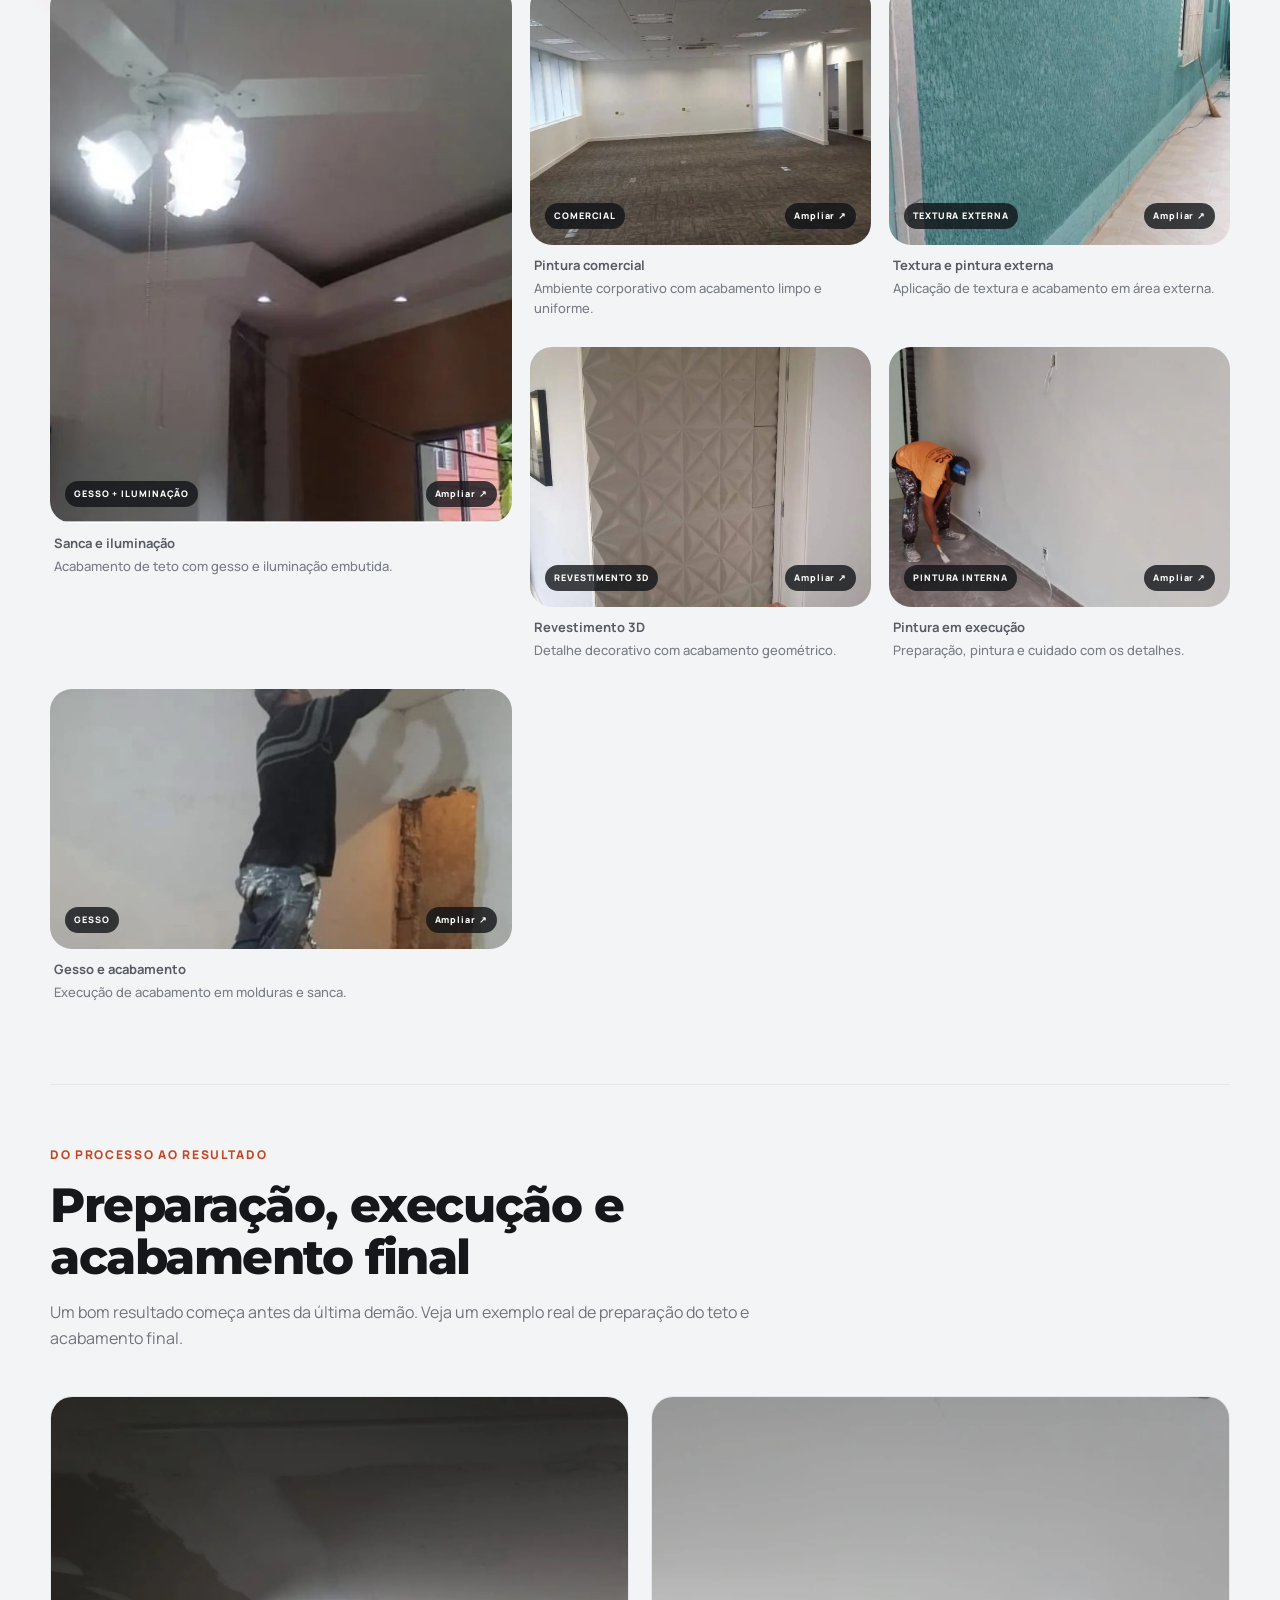
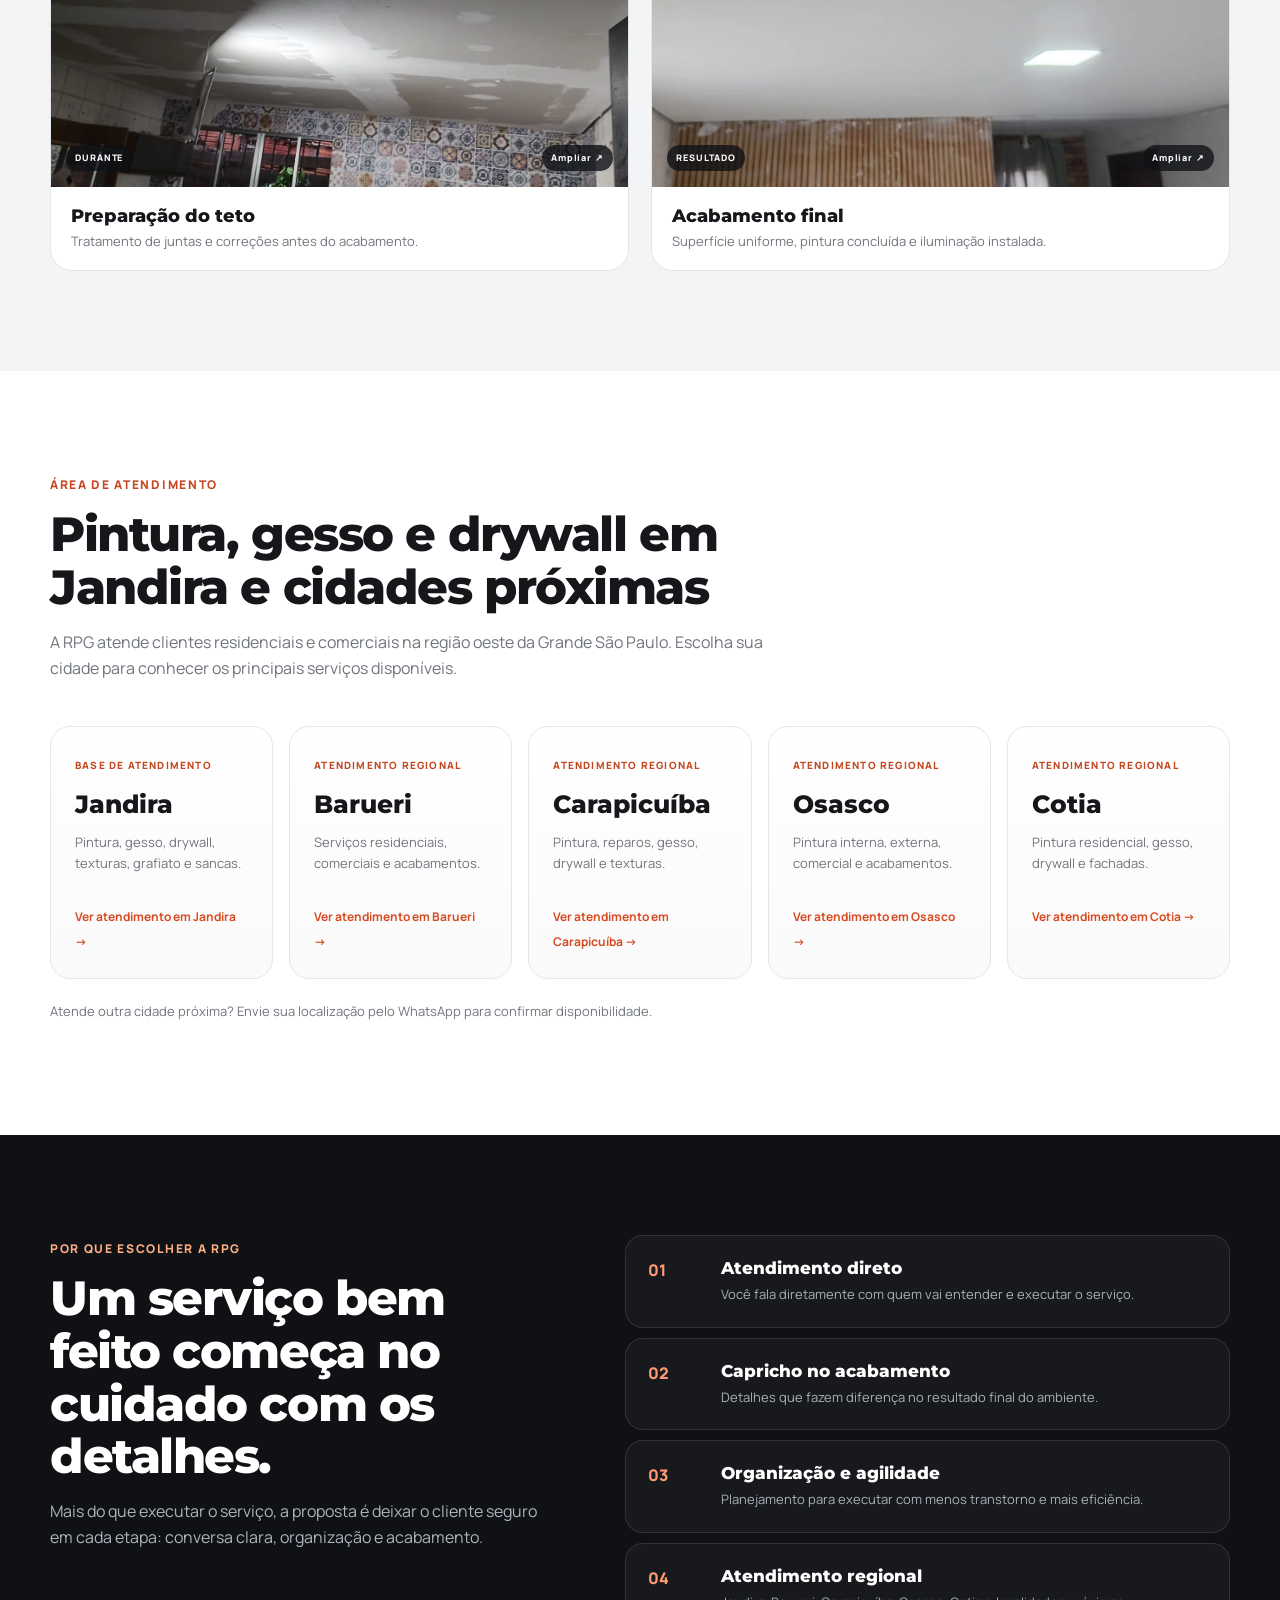
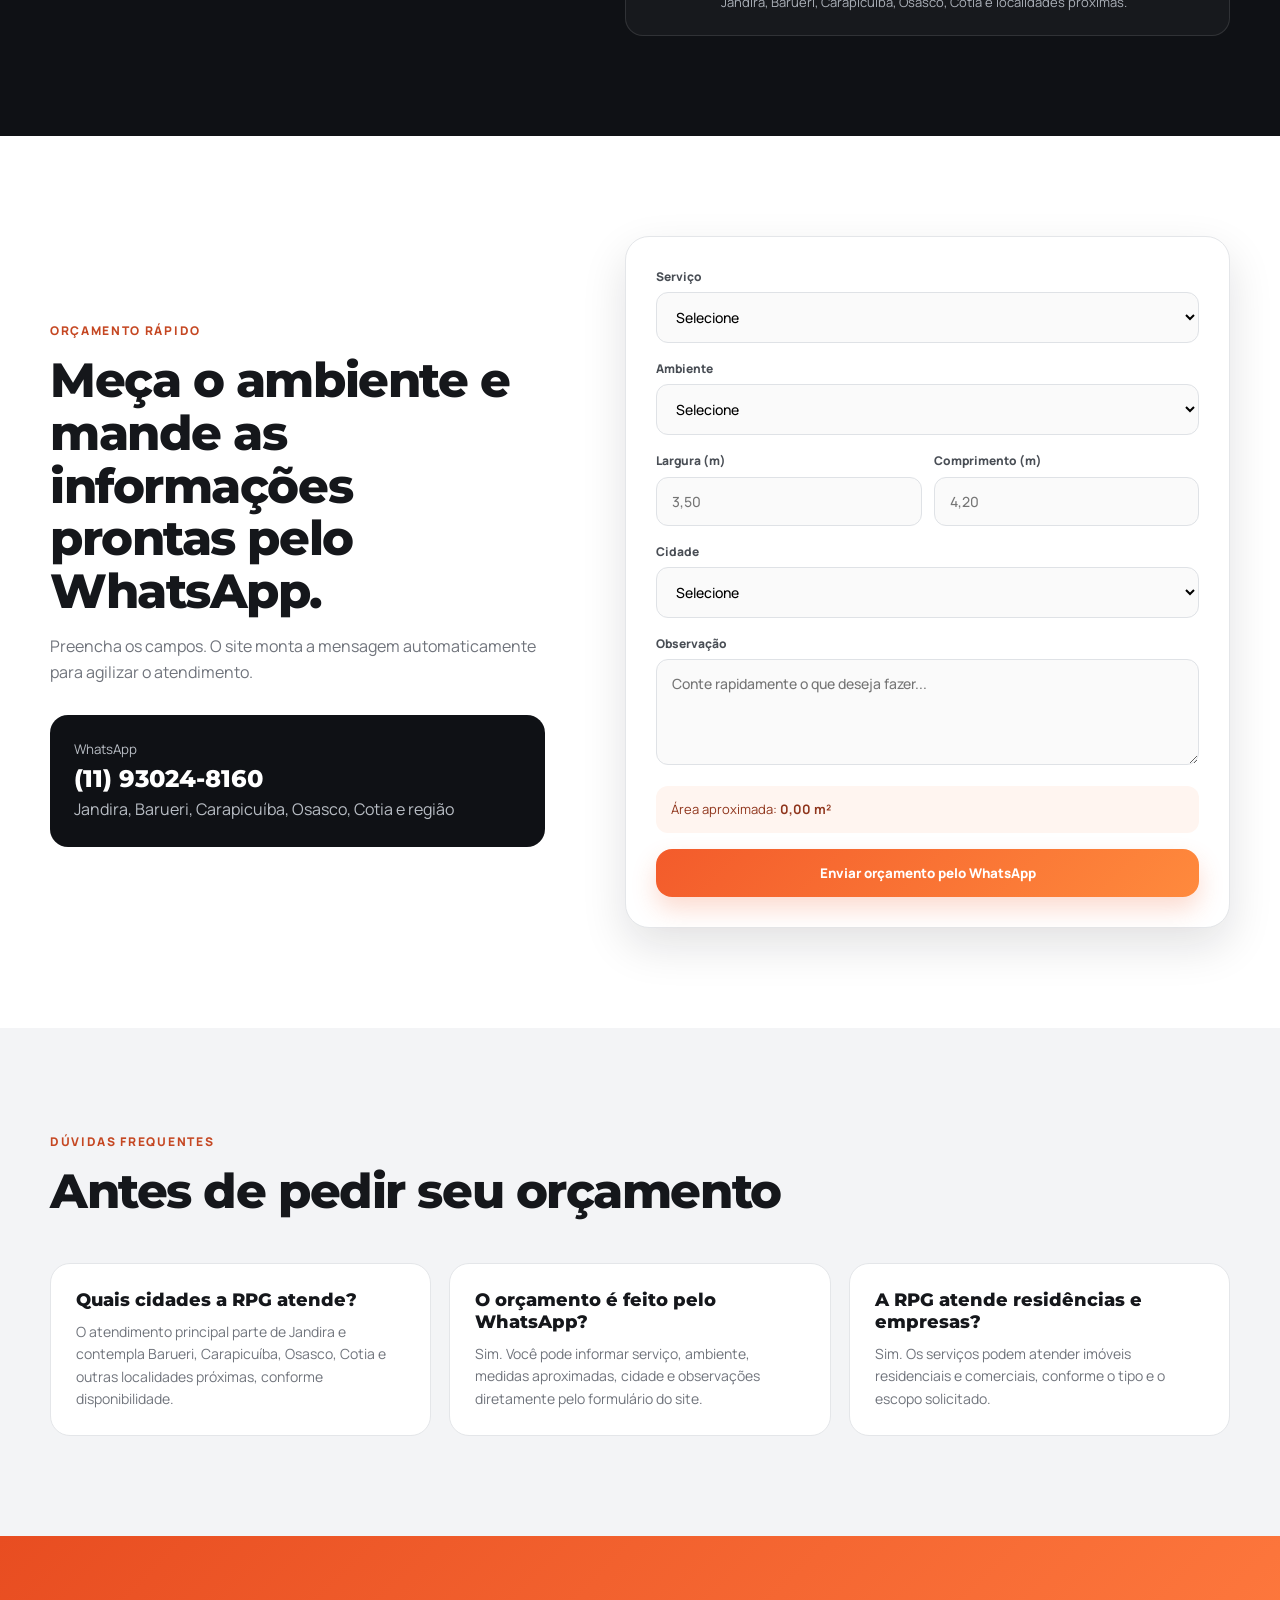
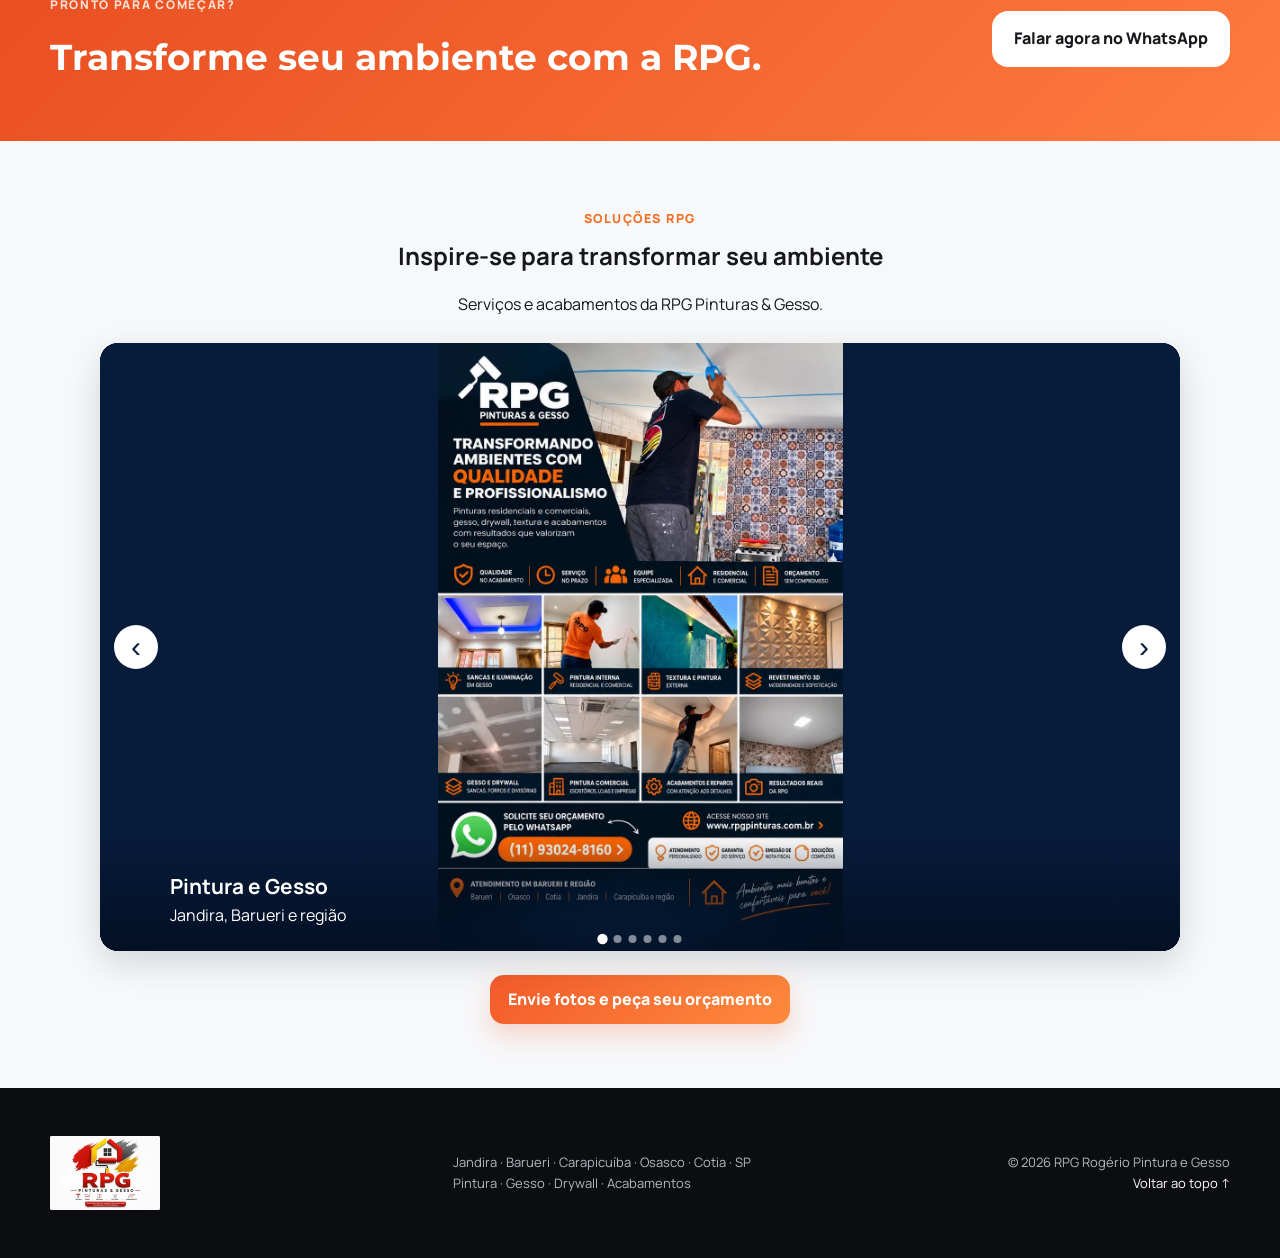
==== commit 9826f820: "update videos - barueri update videos" ====
--- a/index.html
+++ b/index.html
@@ -1,236 +1,261 @@
-<!doctype html>
-<html lang="pt-BR">
-<head>
-  <!-- Google tag (gtag.js) -->
-  <script async src="https://www.googletagmanager.com/gtag/js?id=G-4GJXYVEVCH"></script>
-  <script>
-    window.dataLayer = window.dataLayer || [];
-    function gtag(){dataLayer.push(arguments);}
-    gtag('js', new Date());
-
-    gtag('config', 'G-4GJXYVEVCH');
-  </script>
-  <meta charset="utf-8" />
-  <meta name="viewport" content="width=device-width, initial-scale=1" />
-  <title>RPG Pinturas & Gesso | Pintor em Jandira, Barueri, Osasco e Região</title>
-  <meta name="description" content="Pintura residencial e comercial, gesso, drywall, texturas, grafiato e sancas em Jandira, Barueri, Carapicuíba, Osasco, Cotia e região. Solicite orçamento pelo WhatsApp." />
-  <meta name="robots" content="index,follow,max-image-preview:large" />
-  <meta name="theme-color" content="#111317" />
-  <link rel="canonical" href="https://rpgpinturas.com.br/" />
-  <meta property="og:locale" content="pt_BR" />
-  <meta property="og:type" content="website" />
-  <meta property="og:title" content="RPG Pinturas & Gesso | Jandira e Região" />
-  <meta property="og:description" content="Pintura, gesso, drywall, texturas e acabamentos em Jandira, Barueri, Carapicuíba, Osasco, Cotia e região." />
-  <meta property="og:url" content="https://rpgpinturas.com.br/" />
-  <meta property="og:image" content="https://rpgpinturas.com.br/images/portfolio/sanca-iluminacao-rpg.webp" />
-  <meta name="twitter:card" content="summary_large_image" />
-  <link rel="icon" type="image/png" href="images/favicon-rpg.png" />
-  <link rel="stylesheet" href="https://fonts.googleapis.com/css2?family=Manrope:wght@400;500;600;700;800&family=Montserrat:wght@700;800;900&display=swap"></noscript>
-  <link rel="stylesheet" href="css/style.css?v=20260917-mobile2">
-  <script type="application/ld+json">
-  {
-    "@context":"https://schema.org",
-    "@type":"HomeAndConstructionBusiness",
-    "name":"RPG Pinturas & Gesso",
-    "url":"https://rpgpinturas.com.br/",
-    "image":"https://rpgpinturas.com.br/images/logo-rpg.png",
-    "telephone":"+55 11 93024-8160",
-    "priceRange":"$$",
-    "areaServed":[
-      {"@type":"City","name":"Jandira"},
-      {"@type":"City","name":"Barueri"},
-      {"@type":"City","name":"Carapicuíba"},
-      {"@type":"City","name":"Osasco"},
-      {"@type":"City","name":"Cotia"}
-    ],
-    "serviceType":["Pintura residencial","Pintura comercial","Gesso","Drywall","Texturas","Grafiato","Sancas"]
-  }
-  </script>
-<style>
-.rpg-carousel-section{padding:64px 0;background:#f7f8fa;overflow:hidden}.rpg-car-head{text-align:center;max-width:760px;margin:0 auto 26px}.rpg-car-head>span{font-weight:800;letter-spacing:.12em;font-size:.78rem;color:#f36c21}.rpg-car-head h2{margin:.4rem 0 .55rem}.rpg-carousel{position:relative;max-width:1080px;margin:auto;overflow:hidden;border-radius:18px;background:#071b3a;box-shadow:0 12px 35px rgba(0,0,0,.14)}.rpg-track{display:flex;transition:transform .55s ease;will-change:transform}.rpg-slide{position:relative;min-width:100%;margin:0}.rpg-slide img{display:block;width:100%;height:auto;aspect-ratio:16/9;object-fit:contain;background:#071b3a}.rpg-cap{position:absolute;left:0;right:0;bottom:0;padding:35px 70px 22px;color:#fff;background:linear-gradient(transparent,rgba(3,15,35,.92));display:flex;flex-direction:column}.rpg-cap strong{font-size:1.3rem}.rpg-nav{position:absolute;top:50%;transform:translateY(-50%);width:44px;height:44px;border:0;border-radius:50%;background:#fff;color:#071b3a;font-size:30px;cursor:pointer}.rpg-nav.prev{left:14px}.rpg-nav.next{right:14px}.rpg-dots{position:absolute;left:50%;bottom:8px;transform:translateX(-50%);display:flex;gap:7px}.rpg-dots button{width:8px;height:8px;border:0;border-radius:50%;padding:0;background:rgba(255,255,255,.5)}.rpg-dots button.active{background:#fff;transform:scale(1.3)}.rpg-car-cta{text-align:center;margin-top:24px}@media(max-width:700px){.rpg-carousel-section{padding:44px 0}.rpg-slide img{aspect-ratio:4/5;object-fit:contain}.rpg-cap{padding:45px 48px 22px 18px}.rpg-nav{width:38px;height:38px}}@media(prefers-reduced-motion:reduce){.rpg-track{transition:none}}
-</style>
-<script type="application/ld+json">{"@context": "https://schema.org", "@type": "HomeAndConstructionBusiness", "name": "RPG Pinturas & Gesso", "url": "https://rpgpinturas.com.br/", "telephone": "+55 11 93024-8160", "areaServed": ["Jandira, SP", "Barueri, SP", "Carapicuíba, SP", "Osasco, SP", "Cotia, SP", "Itapevi, SP", "Santana de Parnaíba, SP"], "serviceType": ["Pintura", "Gesso", "Drywall", "Texturas", "Grafiato", "Sancas"]}</script>
-</head>
-<body>
-  <header class="site-header" id="topo">
-    <div class="container nav-wrap">
-      <a class="brand" href="#topo" aria-label="RPG Pinturas e Gesso - início"><img class="brand-logo" width="133" height="89" src="images/logo-rpg-small.webp" alt="RPG Pinturas e Gesso" /></a>
-      <button class="menu-toggle" aria-label="Abrir menu" aria-expanded="false">☰</button>
-      <nav class="nav" aria-label="Navegação principal">
-        <a href="#servicos">Serviços</a><a href="#portfolio">Portfólio</a><a href="#regiao">Região</a><a href="#diferenciais">Diferenciais</a><a href="#orcamento">Orçamento</a>
-      </nav>
-      <a class="btn btn-primary nav-cta" target="_blank" rel="noopener" href="https://wa.me/5511930248160?text=Olá%20Rogério!%20Vim%20pelo%20site%20da%20RPG%20e%20gostaria%20de%20solicitar%20um%20orçamento.">Solicitar orçamento</a>
-    </div>
-  </header>
-
-  <main>
-    <section class="hero section-dark">
-      <div class="hero-glow hero-glow-1"></div><div class="hero-glow hero-glow-2"></div>
-      <div class="container hero-grid">
-        <div class="hero-copy reveal">
-          <span class="eyebrow">Pintura • Gesso • Drywall • Acabamentos</span>
-          <h1>Pintura e acabamento profissional em <span>Jandira e região.</span></h1>
-          <p>Atendimento residencial e comercial em Jandira, Barueri, Carapicuíba, Osasco, Cotia e cidades próximas, com serviços de pintura, gesso, drywall, texturas, grafiato e sancas.</p>
-          <div class="hero-actions">
-            <a class="btn btn-primary btn-lg" target="_blank" rel="noopener" href="https://wa.me/5511930248160?text=Olá%20Rogério!%20Vim%20pelo%20site%20da%20RPG%20e%20quero%20solicitar%20um%20orçamento.">💬 Peça seu orçamento grátis</a>
-            <a class="btn btn-ghost btn-lg" href="#portfolio">Ver trabalhos</a>
-          </div>
-          <div class="trust-row"><span>✓ Orçamento sem compromisso</span><span>✓ Residencial e comercial</span><span>✓ Atendimento regional</span></div>
-        </div>
-        <div class="hero-visual reveal">
-          <div class="photo-card photo-main hero-photo" role="img" aria-label="Profissional realizando pintura interna">
-            <img width="640" height="363" src="images/portfolio/sanca-iluminacao-rpg-640.webp" srcset="images/portfolio/sanca-iluminacao-rpg-640.webp 640w, images/portfolio/sanca-iluminacao-rpg.webp 1280w" sizes="(max-width: 700px) 100vw, 55vw" alt="Sanca em gesso com iluminação e acabamento realizado pela RPG Pinturas & Gesso" loading="eager" fetchpriority="high" /><span class="photo-label">TRABALHO REAL RPG</span><span class="photo-source">Portfólio RPG</span>
-          </div>
-          <div class="floating-badge"><strong>RPG</strong><span>Atendimento em Jandira e cidades próximas</span></div>
-        </div>
-      </div>
-    </section>
-
-    <section class="stats-strip"><div class="container stats-grid"><div><strong>6</strong><span>tipos de serviço</span></div><div><strong>5+</strong><span>cidades atendidas</span></div><div><strong>100%</strong><span>atendimento direto</span></div><div><strong>11 93024-8160</strong><span>WhatsApp</span></div></div></section>
-
-    <section class="section commercial-showcase" aria-labelledby="rpg-showcase-title">
-      <div class="container">
-        <div class="section-heading reveal commercial-heading">
-          <span class="eyebrow dark">RPG Pinturas &amp; Gesso</span>
-          <h2 id="rpg-showcase-title">Soluções completas para transformar seu ambiente</h2>
-          <p>Pintura, gesso, drywall, texturas, revestimentos e acabamentos com atendimento direto em Barueri e região.</p>
-        </div>
-        <a class="commercial-banner reveal" target="_blank" rel="noopener" href="https://wa.me/5511930248160?text=Olá%20Rogério!%20Vi%20o%20portfólio%20da%20RPG%20no%20site%20e%20gostaria%20de%20solicitar%20um%20orçamento." aria-label="Ver portfólio comercial da RPG e solicitar orçamento pelo WhatsApp">
-          <img width="900" height="1350" src="images/rpg-portfolio-comercial.webp" alt="Portfólio comercial RPG Pinturas e Gesso com serviços de pintura, gesso, drywall, textura e revestimento 3D" loading="lazy" decoding="async" />
-        </a>
-        <div class="commercial-actions reveal">
-          <a class="btn btn-primary btn-lg" target="_blank" rel="noopener" href="https://wa.me/5511930248160?text=Olá%20Rogério!%20Vi%20o%20portfólio%20da%20RPG%20no%20site%20e%20quero%20solicitar%20um%20orçamento.">💬 Solicitar orçamento</a>
-          <a class="btn commercial-secondary btn-lg" href="#portfolio">Ver trabalhos reais</a>
-        </div>
-      </div>
-    </section>
-
-    <section class="section" id="servicos"><div class="container">
-      <div class="section-heading reveal"><span class="eyebrow dark">O que fazemos</span><h2>Serviços para transformar do teto às paredes</h2><p>Escolha o serviço e fale direto com a RPG.</p></div>
-      <div class="service-grid">
-        <article class="service-card reveal"><div class="service-icon">🎨</div><h3>Pintura em geral</h3><p>Pintura residencial e comercial, interna e externa, com preparação e acabamento cuidadoso.</p><a data-service="Pintura em geral" class="service-link" href="#orcamento">Orçar este →</a></article>
-        <article class="service-card reveal"><div class="service-icon">⬜</div><h3>Gesso</h3><p>Forros, reparos, molduras e detalhes em gesso para renovar e valorizar ambientes.</p><a data-service="Gesso" class="service-link" href="#orcamento">Orçar este →</a></article>
-        <article class="service-card reveal"><div class="service-icon">▦</div><h3>Drywall</h3><p>Paredes, divisórias e fechamentos com instalação prática e acabamento limpo.</p><a data-service="Drywall" class="service-link" href="#orcamento">Orçar este →</a></article>
-        <article class="service-card reveal"><div class="service-icon">〰</div><h3>Texturas</h3><p>Efeitos decorativos e revestimentos para paredes internas e externas.</p><a data-service="Texturas" class="service-link" href="#orcamento">Orçar este →</a></article>
-        <article class="service-card reveal"><div class="service-icon">▧</div><h3>Grafiato</h3><p>Acabamento resistente e moderno para fachadas, muros e áreas internas.</p><a data-service="Grafiato" class="service-link" href="#orcamento">Orçar este →</a></article>
-        <article class="service-card reveal"><div class="service-icon">⌒</div><h3>Sancas</h3><p>Sancas em gesso para valorizar teto, iluminação e acabamento do ambiente.</p><a data-service="Sancas" class="service-link" href="#orcamento">Orçar este →</a></article>
-      </div>
-    </div></section>
-
-    <section class="section section-soft" id="portfolio"><div class="container">
-      <div class="section-heading inline-heading reveal">
-        <div><span class="eyebrow dark">Portfólio real</span><h2>Trabalhos realizados pela RPG</h2></div>
-        <p>Fotos reais de serviços executados em pintura, gesso, acabamento, texturas e ambientes comerciais e residenciais.</p>
-      </div>
-
-      <div class="portfolio-grid portfolio-grid-real">
-        <figure class="portfolio-card wide reveal" data-lightbox>
-          <div class="portfolio-image-wrap"><img class="portfolio-image" width="640" height="363" src="images/portfolio/sanca-iluminacao-rpg-640.webp" srcset="images/portfolio/sanca-iluminacao-rpg-640.webp 640w, images/portfolio/sanca-iluminacao-rpg.webp 1280w" sizes="(max-width: 700px) 100vw, 55vw" alt="Sanca em gesso com iluminação e acabamento realizado pela RPG" loading="lazy" decoding="async" /><span class="portfolio-tag">GESSO + ILUMINAÇÃO</span><span class="zoom-hint">Ampliar ↗</span></div>
-          <figcaption><strong>Sanca e iluminação</strong><span>Acabamento de teto com gesso e iluminação embutida.</span></figcaption>
-        </figure>
-        <figure class="portfolio-card reveal" data-lightbox>
-          <div class="portfolio-image-wrap"><img class="portfolio-image" width="1179" height="1171" src="images/portfolio/pintura-comercial-rpg.webp" alt="Pintura comercial e acabamento de escritório realizado pela RPG" loading="lazy" decoding="async" /><span class="portfolio-tag">COMERCIAL</span><span class="zoom-hint">Ampliar ↗</span></div>
-          <figcaption><strong>Pintura comercial</strong><span>Ambiente corporativo com acabamento limpo e uniforme.</span></figcaption>
-        </figure>
-        <figure class="portfolio-card reveal" data-lightbox>
-          <div class="portfolio-image-wrap"><img class="portfolio-image" width="1179" height="2094" src="images/portfolio/pintura-externa-textura-rpg.webp" alt="Pintura externa com textura em parede realizada pela RPG" loading="lazy" decoding="async" /><span class="portfolio-tag">TEXTURA EXTERNA</span><span class="zoom-hint">Ampliar ↗</span></div>
-          <figcaption><strong>Textura e pintura externa</strong><span>Aplicação de textura e acabamento em área externa.</span></figcaption>
-        </figure>
-        <figure class="portfolio-card reveal" data-lightbox>
-          <div class="portfolio-image-wrap"><img class="portfolio-image" width="1179" height="1561" src="images/portfolio/revestimento-3d-rpg.webp" alt="Revestimento 3D decorativo instalado em parede pela RPG" loading="lazy" decoding="async" /><span class="portfolio-tag">REVESTIMENTO 3D</span><span class="zoom-hint">Ampliar ↗</span></div>
-          <figcaption><strong>Revestimento 3D</strong><span>Detalhe decorativo com acabamento geométrico.</span></figcaption>
-        </figure>
-        <figure class="portfolio-card reveal" data-lightbox>
-          <div class="portfolio-image-wrap"><img class="portfolio-image" width="899" height="1599" src="images/portfolio/pintura-interna-execucao-rpg.webp" alt="Profissional executando pintura interna em obra da RPG" loading="lazy" decoding="async" /><span class="portfolio-tag">PINTURA INTERNA</span><span class="zoom-hint">Ampliar ↗</span></div>
-          <figcaption><strong>Pintura em execução</strong><span>Preparação, pintura e cuidado com os detalhes.</span></figcaption>
-        </figure>
-        <figure class="portfolio-card reveal" data-lightbox>
-          <div class="portfolio-image-wrap"><img class="portfolio-image" width="1179" height="2017" src="images/portfolio/gesso-acabamento-execucao-rpg.webp" alt="Profissional executando acabamento em gesso e sanca pela RPG" loading="lazy" decoding="async" /><span class="portfolio-tag">GESSO</span><span class="zoom-hint">Ampliar ↗</span></div>
-          <figcaption><strong>Gesso e acabamento</strong><span>Execução de acabamento em molduras e sanca.</span></figcaption>
-        </figure>
-      </div>
-
-      <div class="process-block">
-        <div class="section-heading reveal"><span class="eyebrow dark">Do processo ao resultado</span><h2>Preparação, execução e acabamento final</h2><p>Um bom resultado começa antes da última demão. Veja um exemplo real de preparação do teto e acabamento final.</p></div>
-        <div class="process-grid">
-          <figure class="process-card reveal" data-lightbox>
-            <div class="portfolio-image-wrap"><img class="portfolio-image" width="1599" height="899" src="images/portfolio/drywall-preparacao-teto-rpg.webp" alt="Teto em drywall durante etapa de preparação e tratamento de juntas" loading="lazy" decoding="async" /><span class="portfolio-tag">DURANTE</span><span class="zoom-hint">Ampliar ↗</span></div>
-            <figcaption><strong>Preparação do teto</strong><span>Tratamento de juntas e correções antes do acabamento.</span></figcaption>
-          </figure>
-          <figure class="process-card reveal" data-lightbox>
-            <div class="portfolio-image-wrap"><img class="portfolio-image" width="1599" height="899" src="images/portfolio/teto-acabamento-final-rpg.webp" alt="Teto após acabamento final e pintura realizado pela RPG" loading="lazy" decoding="async" /><span class="portfolio-tag">RESULTADO</span><span class="zoom-hint">Ampliar ↗</span></div>
-            <figcaption><strong>Acabamento final</strong><span>Superfície uniforme, pintura concluída e iluminação instalada.</span></figcaption>
-          </figure>
-        </div>
-      </div>
-    </div></section>
-
-    <section class="section local-section" id="regiao"><div class="container">
-      <div class="section-heading reveal"><span class="eyebrow dark">Área de atendimento</span><h2>Pintura, gesso e drywall em Jandira e cidades próximas</h2><p>A RPG atende clientes residenciais e comerciais na região oeste da Grande São Paulo. Escolha sua cidade para conhecer os principais serviços disponíveis.</p></div>
-      <div class="city-grid">
-        <a class="city-card reveal" href="pintor-jandira/"><span>Base de atendimento</span><h3>Jandira</h3><p>Pintura, gesso, drywall, texturas, grafiato e sancas.</p><b>Ver atendimento em Jandira →</b></a>
-        <a class="city-card reveal" href="pintor-barueri/"><span>Atendimento regional</span><h3>Barueri</h3><p>Serviços residenciais, comerciais e acabamentos.</p><b>Ver atendimento em Barueri →</b></a>
-        <a class="city-card reveal" href="pintor-carapicuiba/"><span>Atendimento regional</span><h3>Carapicuíba</h3><p>Pintura, reparos, gesso, drywall e texturas.</p><b>Ver atendimento em Carapicuíba →</b></a>
-        <a class="city-card reveal" href="pintor-osasco/"><span>Atendimento regional</span><h3>Osasco</h3><p>Pintura interna, externa, comercial e acabamentos.</p><b>Ver atendimento em Osasco →</b></a>
-        <a class="city-card reveal" href="pintor-cotia/"><span>Atendimento regional</span><h3>Cotia</h3><p>Pintura residencial, gesso, drywall e fachadas.</p><b>Ver atendimento em Cotia →</b></a>
-      </div>
-      <p class="region-note">Atende outra cidade próxima? Envie sua localização pelo WhatsApp para confirmar disponibilidade.</p>
-    </div></section>
-
-    <section class="section section-dark" id="diferenciais"><div class="container split-grid">
-      <div class="reveal"><span class="eyebrow">Por que escolher a RPG</span><h2>Um serviço bem feito começa no cuidado com os detalhes.</h2><p class="muted">Mais do que executar o serviço, a proposta é deixar o cliente seguro em cada etapa: conversa clara, organização e acabamento.</p></div>
-      <div class="feature-list reveal"><div><span>01</span><div><h3>Atendimento direto</h3><p>Você fala diretamente com quem vai entender e executar o serviço.</p></div></div><div><span>02</span><div><h3>Capricho no acabamento</h3><p>Detalhes que fazem diferença no resultado final do ambiente.</p></div></div><div><span>03</span><div><h3>Organização e agilidade</h3><p>Planejamento para executar com menos transtorno e mais eficiência.</p></div></div><div><span>04</span><div><h3>Atendimento regional</h3><p>Jandira, Barueri, Carapicuíba, Osasco, Cotia e localidades próximas.</p></div></div></div>
-    </div></section>
-    <section class="section" id="orcamento"><div class="container quote-grid">
-      <div class="quote-copy reveal"><span class="eyebrow dark">Orçamento rápido</span><h2>Meça o ambiente e mande as informações prontas pelo WhatsApp.</h2><p>Preencha os campos. O site monta a mensagem automaticamente para agilizar o atendimento.</p><div class="contact-card"><small>WhatsApp</small><strong>(11) 93024-8160</strong><span>Jandira, Barueri, Carapicuíba, Osasco, Cotia e região</span></div></div>
-      <form class="quote-form reveal" id="quoteForm">
-        <label>Serviço<select id="service" required><option value="">Selecione</option><option>Pintura em geral</option><option>Gesso</option><option>Drywall</option><option>Texturas</option><option>Grafiato</option><option>Sancas</option></select></label>
-        <label>Ambiente<select id="room" required><option value="">Selecione</option><option>Sala</option><option>Quarto</option><option>Cozinha</option><option>Banheiro</option><option>Fachada</option><option>Comercial</option><option>Outro</option></select></label>
-        <div class="two-cols"><label>Largura (m)<input id="width" type="number" min="0" step="0.01" placeholder="3,50" required></label><label>Comprimento (m)<input id="length" type="number" min="0" step="0.01" placeholder="4,20" required></label></div>
-        <label>Cidade<select id="city"><option value="">Selecione</option><option>Jandira</option><option>Barueri</option><option>Carapicuíba</option><option>Osasco</option><option>Cotia</option><option>Outra cidade próxima</option></select></label>
-        <label>Observação<textarea id="notes" rows="4" placeholder="Conte rapidamente o que deseja fazer..."></textarea></label>
-        <div class="area-result">Área aproximada: <strong id="area">0,00 m²</strong></div>
-        <button class="btn btn-primary btn-lg full" type="submit">Enviar orçamento pelo WhatsApp</button>
-      </form>
-    </div></section>
-
-    <section class="section section-soft faq-section"><div class="container">
-      <div class="section-heading reveal"><span class="eyebrow dark">Dúvidas frequentes</span><h2>Antes de pedir seu orçamento</h2></div>
-      <div class="faq-grid"><article class="faq-card reveal"><h3>Quais cidades a RPG atende?</h3><p>O atendimento principal parte de Jandira e contempla Barueri, Carapicuíba, Osasco, Cotia e outras localidades próximas, conforme disponibilidade.</p></article><article class="faq-card reveal"><h3>O orçamento é feito pelo WhatsApp?</h3><p>Sim. Você pode informar serviço, ambiente, medidas aproximadas, cidade e observações diretamente pelo formulário do site.</p></article><article class="faq-card reveal"><h3>A RPG atende residências e empresas?</h3><p>Sim. Os serviços podem atender imóveis residenciais e comerciais, conforme o tipo e o escopo solicitado.</p></article></div>
-    </div></section>
-
-    <section class="cta-band"><div class="container cta-grid"><div><span class="eyebrow">Pronto para começar?</span><h2>Transforme seu ambiente com a RPG.</h2></div><a class="btn btn-light btn-lg" target="_blank" rel="noopener" href="https://wa.me/5511930248160?text=Olá%20Rogério!%20Gostaria%20de%20falar%20sobre%20um%20serviço.">Falar agora no WhatsApp</a></div></section>
-  <section class="rpg-carousel-section" aria-labelledby="rpg-car-title"><div class="container">
-<div class="rpg-car-head"><span>SOLUÇÕES RPG</span><h2 id="rpg-car-title">Inspire-se para transformar seu ambiente</h2><p>Serviços e acabamentos da RPG Pinturas &amp; Gesso.</p></div>
-<div class="rpg-carousel" data-rpg-carousel><div class="rpg-track"><article class="rpg-slide"><img src="images/rpg-portfolio-comercial.webp" alt="Pintura e Gesso - RPG Pinturas &amp; Gesso" loading="lazy" decoding="async"><div class="rpg-cap"><strong>Pintura e Gesso</strong><span>Jandira, Barueri e região</span></div></article><article class="rpg-slide"><img src="images/portfolio/pintura-interna-profissional-rpg.webp" alt="Grafiato e Texturas - RPG Pinturas &amp; Gesso" loading="lazy" decoding="async"><div class="rpg-cap"><strong>Grafiato e Texturas</strong><span>Jandira, Barueri e região</span></div></article><article class="rpg-slide"><img src="images/portfolio/pintura-interna-execucao-rpg.webp" alt="Sancas e Gesso - RPG Pinturas &amp; Gesso" loading="lazy" decoding="async"><div class="rpg-cap"><strong>Sancas e Gesso</strong><span>Jandira, Barueri e região</span></div></article><article class="rpg-slide"><img src="images/portfolio/drywall-preparacao-teto-rpg.webp" alt="Paredes 3D - RPG Pinturas &amp; Gesso" loading="lazy" decoding="async"><div class="rpg-cap"><strong>Paredes 3D</strong><span>Jandira, Barueri e região</span></div></article><article class="rpg-slide"><img src="images/portfolio/sanca-led-azul-rpg.webp" alt="Drywall - RPG Pinturas &amp; Gesso" loading="lazy" decoding="async"><div class="rpg-cap"><strong>Drywall</strong><span>Jandira, Barueri e região</span></div></article><article class="rpg-slide"><img src="images/portfolio/teto-acabamento-final-rpg.webp" alt="Acabamentos - RPG Pinturas &amp; Gesso" loading="lazy" decoding="async"><div class="rpg-cap"><strong>Acabamentos</strong><span>Jandira, Barueri e região</span></div></article></div>
-<button class="rpg-nav prev" type="button" aria-label="Anterior">‹</button><button class="rpg-nav next" type="button" aria-label="Próximo">›</button><div class="rpg-dots"></div></div>
-<div class="rpg-car-cta"><a class="btn btn-primary" href="https://wa.me/5511930248160?text=Ol%C3%A1%2C%20vim%20pelo%20site%20da%20RPG%20e%20gostaria%20de%20solicitar%20um%20or%C3%A7amento." target="_blank" rel="noopener">Envie fotos e peça seu orçamento</a></div>
-</div></section>
-</main>
-
-  <footer><div class="container footer-grid"><a class="brand footer-brand" href="#topo"><img class="brand-logo footer-logo" width="220" height="147" src="images/logo-rpg-small.webp" alt="RPG Pinturas e Gesso" /></a><p>Jandira · Barueri · Carapicuíba · Osasco · Cotia · SP<br>Pintura · Gesso · Drywall · Acabamentos</p><p class="footer-right">© 2026 RPG Rogério Pintura e Gesso<br><a href="#topo">Voltar ao topo ↑</a></p></div></footer>
-  <div class="lightbox" id="lightbox" aria-hidden="true"><button class="lightbox-close" aria-label="Fechar imagem">×</button><img id="lightboxImage" src="" alt="Imagem ampliada do portfólio" /><p id="lightboxCaption"></p></div>
-  <a class="whatsapp-float" target="_blank" rel="noopener" aria-label="Chamar no WhatsApp" href="https://wa.me/5511930248160?text=Olá%20Rogério!%20Vim%20pelo%20site%20da%20RPG.">💬</a>
-  <script src="js/main.js" defer></script>
-<script>
-document.addEventListener("DOMContentLoaded",()=>{document.querySelectorAll("[data-rpg-carousel]").forEach(c=>{const t=c.querySelector(".rpg-track"),s=[...c.querySelectorAll(".rpg-slide")],d=c.querySelector(".rpg-dots");let i=0,timer,x=0;const dots=s.map((_,n)=>{let b=document.createElement("button");b.type="button";b.setAttribute("aria-label","Ir para slide "+(n+1));b.onclick=()=>go(n,true);d.appendChild(b);return b});function go(n,u){i=(n+s.length)%s.length;t.style.transform=`translateX(-${i*100}%)`;dots.forEach((b,k)=>b.classList.toggle("active",k===i));if(u)restart()}function restart(){clearInterval(timer);timer=setInterval(()=>go(i+1,false),6000)}c.querySelector(".prev").onclick=()=>go(i-1,true);c.querySelector(".next").onclick=()=>go(i+1,true);c.addEventListener("mouseenter",()=>clearInterval(timer));c.addEventListener("mouseleave",restart);c.addEventListener("touchstart",e=>x=e.changedTouches[0].clientX,{passive:true});c.addEventListener("touchend",e=>{let z=e.changedTouches[0].clientX-x;if(Math.abs(z)>45)go(i+(z<0?1:-1),true)},{passive:true});go(0,false);restart()})});
-</script>
-<script>
-(function(){
- function ev(n,p){if(typeof gtag==="function")gtag("event",n,p||{});}
- document.addEventListener("click",function(e){
-  var a=e.target.closest("a"); if(!a)return; var h=a.href||"",t=(a.textContent||"").trim().slice(0,100);
-  if(/wa\.me|whatsapp/i.test(h))ev("whatsapp_click",{link_text:t,page_path:location.pathname});
-  if(/^tel:/i.test(a.getAttribute("href")||""))ev("phone_click",{link_text:t,page_path:location.pathname});
-  if(a.closest("[data-rpg-carousel]"))ev("carousel_click",{page_path:location.pathname});
-  if(/orçamento|orcamento/i.test(t))ev("quote_start",{link_text:t,page_path:location.pathname});
- });
- [["[data-rpg-carousel]","carousel_view"],["#portfolio, .portfolio","portfolio_view"]].forEach(function(x){
-  var el=document.querySelector(x[0]); if(el&&"IntersectionObserver" in window){var o=new IntersectionObserver(function(es){if(es[0].isIntersecting){ev(x[1],{page_path:location.pathname});o.disconnect();}},{threshold:.35});o.observe(el);}
- });
- var f={};addEventListener("scroll",function(){var m=document.documentElement.scrollHeight-innerHeight;if(m<=0)return;var p=Math.round(scrollY/m*100);[50,75,90].forEach(function(k){if(p>=k&&!f[k]){f[k]=1;ev("scroll_depth",{percent_scrolled:k,page_path:location.pathname});}});},{passive:true});
- document.querySelectorAll("form").forEach(function(form){var s=0;form.addEventListener("focusin",function(){if(!s){s=1;ev("quote_form_start",{page_path:location.pathname});}});form.addEventListener("submit",function(){ev("quote_submit",{page_path:location.pathname});});});
-})();
-</script>
-</body>
+<!doctype html>
+<html lang="pt-BR">
+<head>
+  <!-- Google tag (gtag.js) -->
+  <script async src="https://www.googletagmanager.com/gtag/js?id=G-4GJXYVEVCH"></script>
+  <script>
+    window.dataLayer = window.dataLayer || [];
+    function gtag(){dataLayer.push(arguments);}
+    gtag('js', new Date());
+
+    gtag('config', 'G-4GJXYVEVCH');
+  </script>
+  <meta charset="utf-8" />
+  <meta name="viewport" content="width=device-width, initial-scale=1" />
+  <title>RPG Pinturas & Gesso | Pintor em Jandira, Barueri, Osasco e Região</title>
+  <meta name="description" content="Pintura residencial e comercial, gesso, drywall, texturas, grafiato e sancas em Jandira, Barueri, Carapicuíba, Osasco, Cotia e região. Solicite orçamento pelo WhatsApp." />
+  <meta name="robots" content="index,follow,max-image-preview:large" />
+  <meta name="theme-color" content="#111317" />
+  <link rel="canonical" href="https://rpgpinturas.com.br/" />
+  <meta property="og:locale" content="pt_BR" />
+  <meta property="og:type" content="website" />
+  <meta property="og:title" content="RPG Pinturas & Gesso | Jandira e Região" />
+  <meta property="og:description" content="Pintura, gesso, drywall, texturas e acabamentos em Jandira, Barueri, Carapicuíba, Osasco, Cotia e região." />
+  <meta property="og:url" content="https://rpgpinturas.com.br/" />
+  <meta property="og:image" content="https://rpgpinturas.com.br/images/portfolio/sanca-iluminacao-rpg.webp" />
+  <meta name="twitter:card" content="summary_large_image" />
+  <link rel="icon" type="image/png" href="images/favicon-rpg.png" />
+  <link rel="stylesheet" href="https://fonts.googleapis.com/css2?family=Manrope:wght@400;500;600;700;800&family=Montserrat:wght@700;800;900&display=swap"></noscript>
+  <link rel="stylesheet" href="css/style.css?v=20261116-obras">
+  <script type="application/ld+json">
+  {
+    "@context":"https://schema.org",
+    "@type":"HomeAndConstructionBusiness",
+    "name":"RPG Pinturas & Gesso",
+    "url":"https://rpgpinturas.com.br/",
+    "image":"https://rpgpinturas.com.br/images/logo-rpg.png",
+    "telephone":"+55 11 93024-8160",
+    "priceRange":"$$",
+    "areaServed":[
+      {"@type":"City","name":"Jandira"},
+      {"@type":"City","name":"Barueri"},
+      {"@type":"City","name":"Carapicuíba"},
+      {"@type":"City","name":"Osasco"},
+      {"@type":"City","name":"Cotia"}
+    ],
+    "serviceType":["Pintura residencial","Pintura comercial","Gesso","Drywall","Texturas","Grafiato","Sancas"]
+  }
+  </script>
+<style>
+.rpg-carousel-section{padding:64px 0;background:#f7f8fa;overflow:hidden}.rpg-car-head{text-align:center;max-width:760px;margin:0 auto 26px}.rpg-car-head>span{font-weight:800;letter-spacing:.12em;font-size:.78rem;color:#f36c21}.rpg-car-head h2{margin:.4rem 0 .55rem}.rpg-carousel{position:relative;max-width:1080px;margin:auto;overflow:hidden;border-radius:18px;background:#071b3a;box-shadow:0 12px 35px rgba(0,0,0,.14)}.rpg-track{display:flex;transition:transform .55s ease;will-change:transform}.rpg-slide{position:relative;min-width:100%;margin:0}.rpg-slide img{display:block;width:100%;height:auto;aspect-ratio:16/9;object-fit:contain;background:#071b3a}.rpg-cap{position:absolute;left:0;right:0;bottom:0;padding:35px 70px 22px;color:#fff;background:linear-gradient(transparent,rgba(3,15,35,.92));display:flex;flex-direction:column}.rpg-cap strong{font-size:1.3rem}.rpg-nav{position:absolute;top:50%;transform:translateY(-50%);width:44px;height:44px;border:0;border-radius:50%;background:#fff;color:#071b3a;font-size:30px;cursor:pointer}.rpg-nav.prev{left:14px}.rpg-nav.next{right:14px}.rpg-dots{position:absolute;left:50%;bottom:8px;transform:translateX(-50%);display:flex;gap:7px}.rpg-dots button{width:8px;height:8px;border:0;border-radius:50%;padding:0;background:rgba(255,255,255,.5)}.rpg-dots button.active{background:#fff;transform:scale(1.3)}.rpg-car-cta{text-align:center;margin-top:24px}@media(max-width:700px){.rpg-carousel-section{padding:44px 0}.rpg-slide img{aspect-ratio:4/5;object-fit:contain}.rpg-cap{padding:45px 48px 22px 18px}.rpg-nav{width:38px;height:38px}}@media(prefers-reduced-motion:reduce){.rpg-track{transition:none}}
+</style>
+<script type="application/ld+json">{"@context": "https://schema.org", "@type": "HomeAndConstructionBusiness", "name": "RPG Pinturas & Gesso", "url": "https://rpgpinturas.com.br/", "telephone": "+55 11 93024-8160", "areaServed": ["Jandira, SP", "Barueri, SP", "Carapicuíba, SP", "Osasco, SP", "Cotia, SP", "Itapevi, SP", "Santana de Parnaíba, SP"], "serviceType": ["Pintura", "Gesso", "Drywall", "Texturas", "Grafiato", "Sancas"]}</script>
+</head>
+<body>
+  <header class="site-header" id="topo">
+    <div class="container nav-wrap">
+      <a class="brand" href="#topo" aria-label="RPG Pinturas e Gesso - início"><img class="brand-logo" width="133" height="89" src="images/logo-rpg-small.webp" alt="RPG Pinturas e Gesso" /></a>
+      <button class="menu-toggle" aria-label="Abrir menu" aria-expanded="false">☰</button>
+      <nav class="nav" aria-label="Navegação principal">
+        <a href="#servicos">Serviços</a><a href="#portfolio">Portfólio</a><a href="#regiao">Região</a><a href="#diferenciais">Diferenciais</a><a href="#orcamento">Orçamento</a>
+      </nav>
+      <a class="btn btn-primary nav-cta" target="_blank" rel="noopener" href="https://wa.me/5511930248160?text=Olá%20Rogério!%20Vim%20pelo%20site%20da%20RPG%20e%20gostaria%20de%20solicitar%20um%20orçamento.">Solicitar orçamento</a>
+    </div>
+  </header>
+
+  <main>
+    <section class="hero section-dark">
+      <div class="hero-glow hero-glow-1"></div><div class="hero-glow hero-glow-2"></div>
+      <div class="container hero-grid">
+        <div class="hero-copy reveal">
+          <span class="eyebrow">Pintura • Gesso • Drywall • Acabamentos</span>
+          <h1>Pintura e acabamento profissional em <span>Jandira e região.</span></h1>
+          <p>Atendimento residencial e comercial em Jandira, Barueri, Carapicuíba, Osasco, Cotia e cidades próximas, com serviços de pintura, gesso, drywall, texturas, grafiato e sancas.</p>
+          <div class="hero-actions">
+            <a class="btn btn-primary btn-lg" target="_blank" rel="noopener" href="https://wa.me/5511930248160?text=Olá%20Rogério!%20Vim%20pelo%20site%20da%20RPG%20e%20quero%20solicitar%20um%20orçamento.">💬 Peça seu orçamento grátis</a>
+            <a class="btn btn-ghost btn-lg" href="#portfolio">Ver trabalhos</a>
+          </div>
+          <div class="trust-row"><span>✓ Orçamento sem compromisso</span><span>✓ Residencial e comercial</span><span>✓ Atendimento regional</span></div>
+        </div>
+        <div class="hero-visual reveal">
+          <div class="photo-card photo-main hero-photo" role="img" aria-label="Profissional realizando pintura interna">
+            <img width="640" height="363" src="images/portfolio/sanca-iluminacao-rpg-640.webp" srcset="images/portfolio/sanca-iluminacao-rpg-640.webp 640w, images/portfolio/sanca-iluminacao-rpg.webp 1280w" sizes="(max-width: 700px) 100vw, 55vw" alt="Sanca em gesso com iluminação e acabamento realizado pela RPG Pinturas & Gesso" loading="eager" fetchpriority="high" /><span class="photo-label">TRABALHO REAL RPG</span><span class="photo-source">Portfólio RPG</span>
+          </div>
+          <div class="floating-badge"><strong>RPG</strong><span>Atendimento em Jandira e cidades próximas</span></div>
+        </div>
+      </div>
+    </section>
+
+    <section class="stats-strip"><div class="container stats-grid"><div><strong>6</strong><span>tipos de serviço</span></div><div><strong>5+</strong><span>cidades atendidas</span></div><div><strong>100%</strong><span>atendimento direto</span></div><div><strong>11 93024-8160</strong><span>WhatsApp</span></div></div></section>
+
+    <section class="section commercial-showcase" aria-labelledby="rpg-showcase-title">
+      <div class="container">
+        <div class="section-heading reveal commercial-heading">
+          <span class="eyebrow dark">RPG Pinturas &amp; Gesso</span>
+          <h2 id="rpg-showcase-title">Soluções completas para transformar seu ambiente</h2>
+          <p>Pintura, gesso, drywall, texturas, revestimentos e acabamentos com atendimento direto em Barueri e região.</p>
+        </div>
+        <a class="commercial-banner reveal" target="_blank" rel="noopener" href="https://wa.me/5511930248160?text=Olá%20Rogério!%20Vi%20o%20portfólio%20da%20RPG%20no%20site%20e%20gostaria%20de%20solicitar%20um%20orçamento." aria-label="Ver portfólio comercial da RPG e solicitar orçamento pelo WhatsApp">
+          <img width="900" height="1350" src="images/rpg-portfolio-comercial.webp" alt="Portfólio comercial RPG Pinturas e Gesso com serviços de pintura, gesso, drywall, textura e revestimento 3D" loading="lazy" decoding="async" />
+        </a>
+        <div class="commercial-actions reveal">
+          <a class="btn btn-primary btn-lg" target="_blank" rel="noopener" href="https://wa.me/5511930248160?text=Olá%20Rogério!%20Vi%20o%20portfólio%20da%20RPG%20no%20site%20e%20quero%20solicitar%20um%20orçamento.">💬 Solicitar orçamento</a>
+          <a class="btn commercial-secondary btn-lg" href="#portfolio">Ver trabalhos reais</a>
+        </div>
+      </div>
+    </section>
+
+    <section class="section" id="servicos"><div class="container">
+      <div class="section-heading reveal"><span class="eyebrow dark">O que fazemos</span><h2>Serviços para transformar do teto às paredes</h2><p>Escolha o serviço e fale direto com a RPG.</p></div>
+      <div class="service-grid">
+        <article class="service-card reveal"><div class="service-icon">🎨</div><h3>Pintura em geral</h3><p>Pintura residencial e comercial, interna e externa, com preparação e acabamento cuidadoso.</p><a data-service="Pintura em geral" class="service-link" href="#orcamento">Orçar este →</a></article>
+        <article class="service-card reveal"><div class="service-icon">⬜</div><h3>Gesso</h3><p>Forros, reparos, molduras e detalhes em gesso para renovar e valorizar ambientes.</p><a data-service="Gesso" class="service-link" href="#orcamento">Orçar este →</a></article>
+        <article class="service-card reveal"><div class="service-icon">▦</div><h3>Drywall</h3><p>Paredes, divisórias e fechamentos com instalação prática e acabamento limpo.</p><a data-service="Drywall" class="service-link" href="#orcamento">Orçar este →</a></article>
+        <article class="service-card reveal"><div class="service-icon">〰</div><h3>Texturas</h3><p>Efeitos decorativos e revestimentos para paredes internas e externas.</p><a data-service="Texturas" class="service-link" href="#orcamento">Orçar este →</a></article>
+        <article class="service-card reveal"><div class="service-icon">▧</div><h3>Grafiato</h3><p>Acabamento resistente e moderno para fachadas, muros e áreas internas.</p><a data-service="Grafiato" class="service-link" href="#orcamento">Orçar este →</a></article>
+        <article class="service-card reveal"><div class="service-icon">⌒</div><h3>Sancas</h3><p>Sancas em gesso para valorizar teto, iluminação e acabamento do ambiente.</p><a data-service="Sancas" class="service-link" href="#orcamento">Orçar este →</a></article>
+      </div>
+    </div></section>
+
+    <section class="section section-soft" id="portfolio"><div class="container">
+      <div class="section-heading inline-heading reveal">
+        <div><span class="eyebrow dark">Portfólio real</span><h2>Obras e Serviços Realizados</h2></div>
+        <p>Fotos e vídeos reais de pintura, gesso, texturas e acabamentos. Conheça de perto os trabalhos da RPG, incluindo serviços realizados na região de Barueri.</p>
+      </div>
+
+      <div class="completed-work-grid" aria-label="Novos registros de obras e serviços">
+        <figure class="completed-work-card">
+          <a class="completed-work-photo" href="images/portfolio/fachada-comercial-novembro-rpg.webp" target="_blank" rel="noopener" aria-label="Ampliar foto da fachada comercial (abre em nova aba)">
+            <img src="images/portfolio/fachada-comercial-novembro-rpg.webp" width="1280" height="720" alt="Fachada comercial com acabamento texturizado em tom bege e detalhe branco junto à janela" loading="lazy" decoding="async">
+            <span class="completed-work-tag">FOTO · Ampliar ↗</span>
+          </a>
+          <figcaption><h3>Fachada comercial</h3><p>Vista da fachada e dos detalhes do acabamento externo.</p></figcaption>
+        </figure>
+        <figure class="completed-work-card">
+          <video controls playsinline muted preload="none" width="464" height="832" poster="images/portfolio/fachada-barueri-rpg-capa.webp" aria-labelledby="facade-video-title" aria-describedby="facade-video-description">
+            <source src="videos/fachada-barueri-rpg.mp4" type="video/mp4">
+            Seu navegador não reproduz este vídeo. <a href="videos/fachada-barueri-rpg.mp4">Abrir vídeo da fachada em Barueri</a>.
+          </video>
+          <figcaption><span class="completed-work-location">Região de Barueri · Vídeo de 8 s</span><h3 id="facade-video-title">Fachada vista da rua</h3><p id="facade-video-description">O vídeo percorre a fachada comercial, mostrando a textura externa e o acabamento ao redor das janelas.</p><a class="completed-work-download" href="videos/fachada-barueri-rpg.mp4">Abrir vídeo da fachada</a></figcaption>
+        </figure>
+        <figure class="completed-work-card">
+          <video controls playsinline muted preload="none" width="576" height="1024" poster="images/portfolio/acabamento-externo-barueri-rpg-capa.webp" aria-labelledby="finish-video-title" aria-describedby="finish-video-description">
+            <source src="videos/acabamento-externo-barueri-rpg.mp4" type="video/mp4">
+            Seu navegador não reproduz este vídeo. <a href="videos/acabamento-externo-barueri-rpg.mp4">Abrir vídeo do acabamento em Barueri</a>.
+          </video>
+          <figcaption><span class="completed-work-location">Região de Barueri · Vídeo de 21 s</span><h3 id="finish-video-title">Detalhes do acabamento externo</h3><p id="finish-video-description">Um olhar de perto sobre a parede texturizada e os detalhes do acabamento junto à cobertura.</p><a class="completed-work-download" href="videos/acabamento-externo-barueri-rpg.mp4">Abrir vídeo do acabamento</a></figcaption>
+        </figure>
+      </div>
+      <div class="completed-work-cta"><p>Gostou do resultado? Conte para a RPG o que você precisa para sua obra.</p><a class="btn btn-primary" href="#orcamento">Solicitar orçamento</a></div>
+
+      <div class="portfolio-grid portfolio-grid-real">
+        <figure class="portfolio-card wide reveal" data-lightbox>
+          <div class="portfolio-image-wrap"><img class="portfolio-image" width="640" height="363" src="images/portfolio/sanca-iluminacao-rpg-640.webp" srcset="images/portfolio/sanca-iluminacao-rpg-640.webp 640w, images/portfolio/sanca-iluminacao-rpg.webp 1280w" sizes="(max-width: 700px) 100vw, 55vw" alt="Sanca em gesso com iluminação e acabamento realizado pela RPG" loading="lazy" decoding="async" /><span class="portfolio-tag">GESSO + ILUMINAÇÃO</span><span class="zoom-hint">Ampliar ↗</span></div>
+          <figcaption><strong>Sanca e iluminação</strong><span>Acabamento de teto com gesso e iluminação embutida.</span></figcaption>
+        </figure>
+        <figure class="portfolio-card reveal" data-lightbox>
+          <div class="portfolio-image-wrap"><img class="portfolio-image" width="1179" height="1171" src="images/portfolio/pintura-comercial-rpg.webp" alt="Pintura comercial e acabamento de escritório realizado pela RPG" loading="lazy" decoding="async" /><span class="portfolio-tag">COMERCIAL</span><span class="zoom-hint">Ampliar ↗</span></div>
+          <figcaption><strong>Pintura comercial</strong><span>Ambiente corporativo com acabamento limpo e uniforme.</span></figcaption>
+        </figure>
+        <figure class="portfolio-card reveal" data-lightbox>
+          <div class="portfolio-image-wrap"><img class="portfolio-image" width="1179" height="2094" src="images/portfolio/pintura-externa-textura-rpg.webp" alt="Pintura externa com textura em parede realizada pela RPG" loading="lazy" decoding="async" /><span class="portfolio-tag">TEXTURA EXTERNA</span><span class="zoom-hint">Ampliar ↗</span></div>
+          <figcaption><strong>Textura e pintura externa</strong><span>Aplicação de textura e acabamento em área externa.</span></figcaption>
+        </figure>
+        <figure class="portfolio-card reveal" data-lightbox>
+          <div class="portfolio-image-wrap"><img class="portfolio-image" width="1179" height="1561" src="images/portfolio/revestimento-3d-rpg.webp" alt="Revestimento 3D decorativo instalado em parede pela RPG" loading="lazy" decoding="async" /><span class="portfolio-tag">REVESTIMENTO 3D</span><span class="zoom-hint">Ampliar ↗</span></div>
+          <figcaption><strong>Revestimento 3D</strong><span>Detalhe decorativo com acabamento geométrico.</span></figcaption>
+        </figure>
+        <figure class="portfolio-card reveal" data-lightbox>
+          <div class="portfolio-image-wrap"><img class="portfolio-image" width="899" height="1599" src="images/portfolio/pintura-interna-execucao-rpg.webp" alt="Profissional executando pintura interna em obra da RPG" loading="lazy" decoding="async" /><span class="portfolio-tag">PINTURA INTERNA</span><span class="zoom-hint">Ampliar ↗</span></div>
+          <figcaption><strong>Pintura em execução</strong><span>Preparação, pintura e cuidado com os detalhes.</span></figcaption>
+        </figure>
+        <figure class="portfolio-card reveal" data-lightbox>
+          <div class="portfolio-image-wrap"><img class="portfolio-image" width="1179" height="2017" src="images/portfolio/gesso-acabamento-execucao-rpg.webp" alt="Profissional executando acabamento em gesso e sanca pela RPG" loading="lazy" decoding="async" /><span class="portfolio-tag">GESSO</span><span class="zoom-hint">Ampliar ↗</span></div>
+          <figcaption><strong>Gesso e acabamento</strong><span>Execução de acabamento em molduras e sanca.</span></figcaption>
+        </figure>
+      </div>
+
+      <div class="process-block">
+        <div class="section-heading reveal"><span class="eyebrow dark">Do processo ao resultado</span><h2>Preparação, execução e acabamento final</h2><p>Um bom resultado começa antes da última demão. Veja um exemplo real de preparação do teto e acabamento final.</p></div>
+        <div class="process-grid">
+          <figure class="process-card reveal" data-lightbox>
+            <div class="portfolio-image-wrap"><img class="portfolio-image" width="1599" height="899" src="images/portfolio/drywall-preparacao-teto-rpg.webp" alt="Teto em drywall durante etapa de preparação e tratamento de juntas" loading="lazy" decoding="async" /><span class="portfolio-tag">DURANTE</span><span class="zoom-hint">Ampliar ↗</span></div>
+            <figcaption><strong>Preparação do teto</strong><span>Tratamento de juntas e correções antes do acabamento.</span></figcaption>
+          </figure>
+          <figure class="process-card reveal" data-lightbox>
+            <div class="portfolio-image-wrap"><img class="portfolio-image" width="1599" height="899" src="images/portfolio/teto-acabamento-final-rpg.webp" alt="Teto após acabamento final e pintura realizado pela RPG" loading="lazy" decoding="async" /><span class="portfolio-tag">RESULTADO</span><span class="zoom-hint">Ampliar ↗</span></div>
+            <figcaption><strong>Acabamento final</strong><span>Superfície uniforme, pintura concluída e iluminação instalada.</span></figcaption>
+          </figure>
+        </div>
+      </div>
+    </div></section>
+
+    <section class="section local-section" id="regiao"><div class="container">
+      <div class="section-heading reveal"><span class="eyebrow dark">Área de atendimento</span><h2>Pintura, gesso e drywall em Jandira e cidades próximas</h2><p>A RPG atende clientes residenciais e comerciais na região oeste da Grande São Paulo. Escolha sua cidade para conhecer os principais serviços disponíveis.</p></div>
+      <div class="city-grid">
+        <a class="city-card reveal" href="pintor-jandira/"><span>Base de atendimento</span><h3>Jandira</h3><p>Pintura, gesso, drywall, texturas, grafiato e sancas.</p><b>Ver atendimento em Jandira →</b></a>
+        <a class="city-card reveal" href="pintor-barueri/"><span>Atendimento regional</span><h3>Barueri</h3><p>Serviços residenciais, comerciais e acabamentos.</p><b>Ver atendimento em Barueri →</b></a>
+        <a class="city-card reveal" href="pintor-carapicuiba/"><span>Atendimento regional</span><h3>Carapicuíba</h3><p>Pintura, reparos, gesso, drywall e texturas.</p><b>Ver atendimento em Carapicuíba →</b></a>
+        <a class="city-card reveal" href="pintor-osasco/"><span>Atendimento regional</span><h3>Osasco</h3><p>Pintura interna, externa, comercial e acabamentos.</p><b>Ver atendimento em Osasco →</b></a>
+        <a class="city-card reveal" href="pintor-cotia/"><span>Atendimento regional</span><h3>Cotia</h3><p>Pintura residencial, gesso, drywall e fachadas.</p><b>Ver atendimento em Cotia →</b></a>
+      </div>
+      <p class="region-note">Atende outra cidade próxima? Envie sua localização pelo WhatsApp para confirmar disponibilidade.</p>
+    </div></section>
+
+    <section class="section section-dark" id="diferenciais"><div class="container split-grid">
+      <div class="reveal"><span class="eyebrow">Por que escolher a RPG</span><h2>Um serviço bem feito começa no cuidado com os detalhes.</h2><p class="muted">Mais do que executar o serviço, a proposta é deixar o cliente seguro em cada etapa: conversa clara, organização e acabamento.</p></div>
+      <div class="feature-list reveal"><div><span>01</span><div><h3>Atendimento direto</h3><p>Você fala diretamente com quem vai entender e executar o serviço.</p></div></div><div><span>02</span><div><h3>Capricho no acabamento</h3><p>Detalhes que fazem diferença no resultado final do ambiente.</p></div></div><div><span>03</span><div><h3>Organização e agilidade</h3><p>Planejamento para executar com menos transtorno e mais eficiência.</p></div></div><div><span>04</span><div><h3>Atendimento regional</h3><p>Jandira, Barueri, Carapicuíba, Osasco, Cotia e localidades próximas.</p></div></div></div>
+    </div></section>
+    <section class="section" id="orcamento"><div class="container quote-grid">
+      <div class="quote-copy reveal"><span class="eyebrow dark">Orçamento rápido</span><h2>Meça o ambiente e mande as informações prontas pelo WhatsApp.</h2><p>Preencha os campos. O site monta a mensagem automaticamente para agilizar o atendimento.</p><div class="contact-card"><small>WhatsApp</small><strong>(11) 93024-8160</strong><span>Jandira, Barueri, Carapicuíba, Osasco, Cotia e região</span></div></div>
+      <form class="quote-form reveal" id="quoteForm">
+        <label>Serviço<select id="service" required><option value="">Selecione</option><option>Pintura em geral</option><option>Gesso</option><option>Drywall</option><option>Texturas</option><option>Grafiato</option><option>Sancas</option></select></label>
+        <label>Ambiente<select id="room" required><option value="">Selecione</option><option>Sala</option><option>Quarto</option><option>Cozinha</option><option>Banheiro</option><option>Fachada</option><option>Comercial</option><option>Outro</option></select></label>
+        <div class="two-cols"><label>Largura (m)<input id="width" type="number" min="0" step="0.01" placeholder="3,50" required></label><label>Comprimento (m)<input id="length" type="number" min="0" step="0.01" placeholder="4,20" required></label></div>
+        <label>Cidade<select id="city"><option value="">Selecione</option><option>Jandira</option><option>Barueri</option><option>Carapicuíba</option><option>Osasco</option><option>Cotia</option><option>Outra cidade próxima</option></select></label>
+        <label>Observação<textarea id="notes" rows="4" placeholder="Conte rapidamente o que deseja fazer..."></textarea></label>
+        <div class="area-result">Área aproximada: <strong id="area">0,00 m²</strong></div>
+        <button class="btn btn-primary btn-lg full" type="submit">Enviar orçamento pelo WhatsApp</button>
+      </form>
+    </div></section>
+
+    <section class="section section-soft faq-section"><div class="container">
+      <div class="section-heading reveal"><span class="eyebrow dark">Dúvidas frequentes</span><h2>Antes de pedir seu orçamento</h2></div>
+      <div class="faq-grid"><article class="faq-card reveal"><h3>Quais cidades a RPG atende?</h3><p>O atendimento principal parte de Jandira e contempla Barueri, Carapicuíba, Osasco, Cotia e outras localidades próximas, conforme disponibilidade.</p></article><article class="faq-card reveal"><h3>O orçamento é feito pelo WhatsApp?</h3><p>Sim. Você pode informar serviço, ambiente, medidas aproximadas, cidade e observações diretamente pelo formulário do site.</p></article><article class="faq-card reveal"><h3>A RPG atende residências e empresas?</h3><p>Sim. Os serviços podem atender imóveis residenciais e comerciais, conforme o tipo e o escopo solicitado.</p></article></div>
+    </div></section>
+
+    <section class="cta-band"><div class="container cta-grid"><div><span class="eyebrow">Pronto para começar?</span><h2>Transforme seu ambiente com a RPG.</h2></div><a class="btn btn-light btn-lg" target="_blank" rel="noopener" href="https://wa.me/5511930248160?text=Olá%20Rogério!%20Gostaria%20de%20falar%20sobre%20um%20serviço.">Falar agora no WhatsApp</a></div></section>
+  <section class="rpg-carousel-section" aria-labelledby="rpg-car-title"><div class="container">
+<div class="rpg-car-head"><span>SOLUÇÕES RPG</span><h2 id="rpg-car-title">Inspire-se para transformar seu ambiente</h2><p>Serviços e acabamentos da RPG Pinturas &amp; Gesso.</p></div>
+<div class="rpg-carousel" data-rpg-carousel><div class="rpg-track"><article class="rpg-slide"><img src="images/rpg-portfolio-comercial.webp" alt="Pintura e Gesso - RPG Pinturas &amp; Gesso" loading="lazy" decoding="async"><div class="rpg-cap"><strong>Pintura e Gesso</strong><span>Jandira, Barueri e região</span></div></article><article class="rpg-slide"><img src="images/portfolio/pintura-interna-profissional-rpg.webp" alt="Grafiato e Texturas - RPG Pinturas &amp; Gesso" loading="lazy" decoding="async"><div class="rpg-cap"><strong>Grafiato e Texturas</strong><span>Jandira, Barueri e região</span></div></article><article class="rpg-slide"><img src="images/portfolio/pintura-interna-execucao-rpg.webp" alt="Sancas e Gesso - RPG Pinturas &amp; Gesso" loading="lazy" decoding="async"><div class="rpg-cap"><strong>Sancas e Gesso</strong><span>Jandira, Barueri e região</span></div></article><article class="rpg-slide"><img src="images/portfolio/drywall-preparacao-teto-rpg.webp" alt="Paredes 3D - RPG Pinturas &amp; Gesso" loading="lazy" decoding="async"><div class="rpg-cap"><strong>Paredes 3D</strong><span>Jandira, Barueri e região</span></div></article><article class="rpg-slide"><img src="images/portfolio/sanca-led-azul-rpg.webp" alt="Drywall - RPG Pinturas &amp; Gesso" loading="lazy" decoding="async"><div class="rpg-cap"><strong>Drywall</strong><span>Jandira, Barueri e região</span></div></article><article class="rpg-slide"><img src="images/portfolio/teto-acabamento-final-rpg.webp" alt="Acabamentos - RPG Pinturas &amp; Gesso" loading="lazy" decoding="async"><div class="rpg-cap"><strong>Acabamentos</strong><span>Jandira, Barueri e região</span></div></article></div>
+<button class="rpg-nav prev" type="button" aria-label="Anterior">‹</button><button class="rpg-nav next" type="button" aria-label="Próximo">›</button><div class="rpg-dots"></div></div>
+<div class="rpg-car-cta"><a class="btn btn-primary" href="https://wa.me/5511930248160?text=Ol%C3%A1%2C%20vim%20pelo%20site%20da%20RPG%20e%20gostaria%20de%20solicitar%20um%20or%C3%A7amento." target="_blank" rel="noopener">Envie fotos e peça seu orçamento</a></div>
+</div></section>
+</main>
+
+  <footer><div class="container footer-grid"><a class="brand footer-brand" href="#topo"><img class="brand-logo footer-logo" width="220" height="147" src="images/logo-rpg-small.webp" alt="RPG Pinturas e Gesso" /></a><p>Jandira · Barueri · Carapicuíba · Osasco · Cotia · SP<br>Pintura · Gesso · Drywall · Acabamentos</p><p class="footer-right">© 2026 RPG Rogério Pintura e Gesso<br><a href="#topo">Voltar ao topo ↑</a></p></div></footer>
+  <div class="lightbox" id="lightbox" aria-hidden="true"><button class="lightbox-close" aria-label="Fechar imagem">×</button><img id="lightboxImage" src="" alt="Imagem ampliada do portfólio" /><p id="lightboxCaption"></p></div>
+  <a class="whatsapp-float" target="_blank" rel="noopener" aria-label="Chamar no WhatsApp" href="https://wa.me/5511930248160?text=Olá%20Rogério!%20Vim%20pelo%20site%20da%20RPG.">💬</a>
+  <script src="js/main.js" defer></script>
+<script>
+document.addEventListener("DOMContentLoaded",()=>{document.querySelectorAll("[data-rpg-carousel]").forEach(c=>{const t=c.querySelector(".rpg-track"),s=[...c.querySelectorAll(".rpg-slide")],d=c.querySelector(".rpg-dots");let i=0,timer,x=0;const dots=s.map((_,n)=>{let b=document.createElement("button");b.type="button";b.setAttribute("aria-label","Ir para slide "+(n+1));b.onclick=()=>go(n,true);d.appendChild(b);return b});function go(n,u){i=(n+s.length)%s.length;t.style.transform=`translateX(-${i*100}%)`;dots.forEach((b,k)=>b.classList.toggle("active",k===i));if(u)restart()}function restart(){clearInterval(timer);timer=setInterval(()=>go(i+1,false),6000)}c.querySelector(".prev").onclick=()=>go(i-1,true);c.querySelector(".next").onclick=()=>go(i+1,true);c.addEventListener("mouseenter",()=>clearInterval(timer));c.addEventListener("mouseleave",restart);c.addEventListener("touchstart",e=>x=e.changedTouches[0].clientX,{passive:true});c.addEventListener("touchend",e=>{let z=e.changedTouches[0].clientX-x;if(Math.abs(z)>45)go(i+(z<0?1:-1),true)},{passive:true});go(0,false);restart()})});
+</script>
+<script>
+(function(){
+ function ev(n,p){if(typeof gtag==="function")gtag("event",n,p||{});}
+ document.addEventListener("click",function(e){
+  var a=e.target.closest("a"); if(!a)return; var h=a.href||"",t=(a.textContent||"").trim().slice(0,100);
+  if(/wa\.me|whatsapp/i.test(h))ev("whatsapp_click",{link_text:t,page_path:location.pathname});
+  if(/^tel:/i.test(a.getAttribute("href")||""))ev("phone_click",{link_text:t,page_path:location.pathname});
+  if(a.closest("[data-rpg-carousel]"))ev("carousel_click",{page_path:location.pathname});
+  if(/orçamento|orcamento/i.test(t))ev("quote_start",{link_text:t,page_path:location.pathname});
+ });
+ [["[data-rpg-carousel]","carousel_view"],["#portfolio, .portfolio","portfolio_view"]].forEach(function(x){
+  var el=document.querySelector(x[0]); if(el&&"IntersectionObserver" in window){var o=new IntersectionObserver(function(es){if(es[0].isIntersecting){ev(x[1],{page_path:location.pathname});o.disconnect();}},{threshold:.35});o.observe(el);}
+ });
+ var f={};addEventListener("scroll",function(){var m=document.documentElement.scrollHeight-innerHeight;if(m<=0)return;var p=Math.round(scrollY/m*100);[50,75,90].forEach(function(k){if(p>=k&&!f[k]){f[k]=1;ev("scroll_depth",{percent_scrolled:k,page_path:location.pathname});}});},{passive:true});
+ document.querySelectorAll("form").forEach(function(form){var s=0;form.addEventListener("focusin",function(){if(!s){s=1;ev("quote_form_start",{page_path:location.pathname});}});form.addEventListener("submit",function(){ev("quote_submit",{page_path:location.pathname});});});
+})();
+</script>
+</body>
 </html>
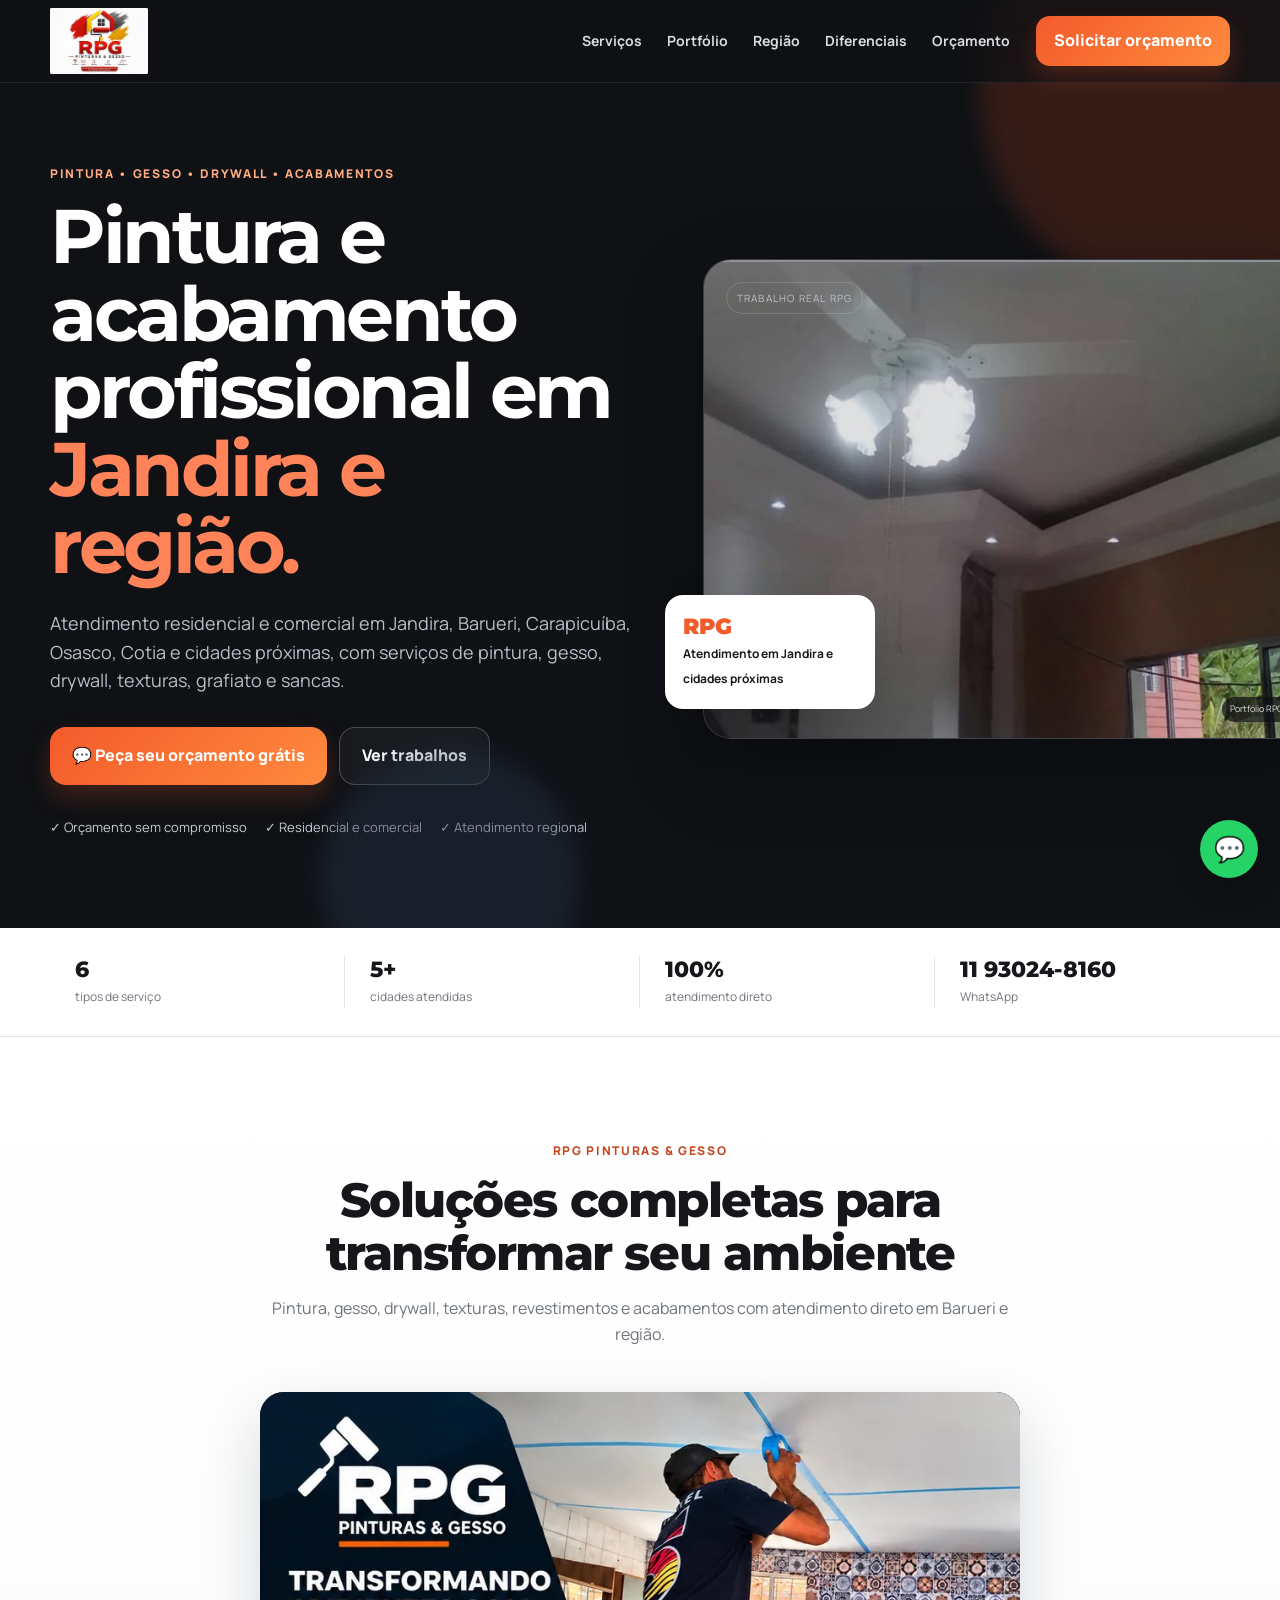
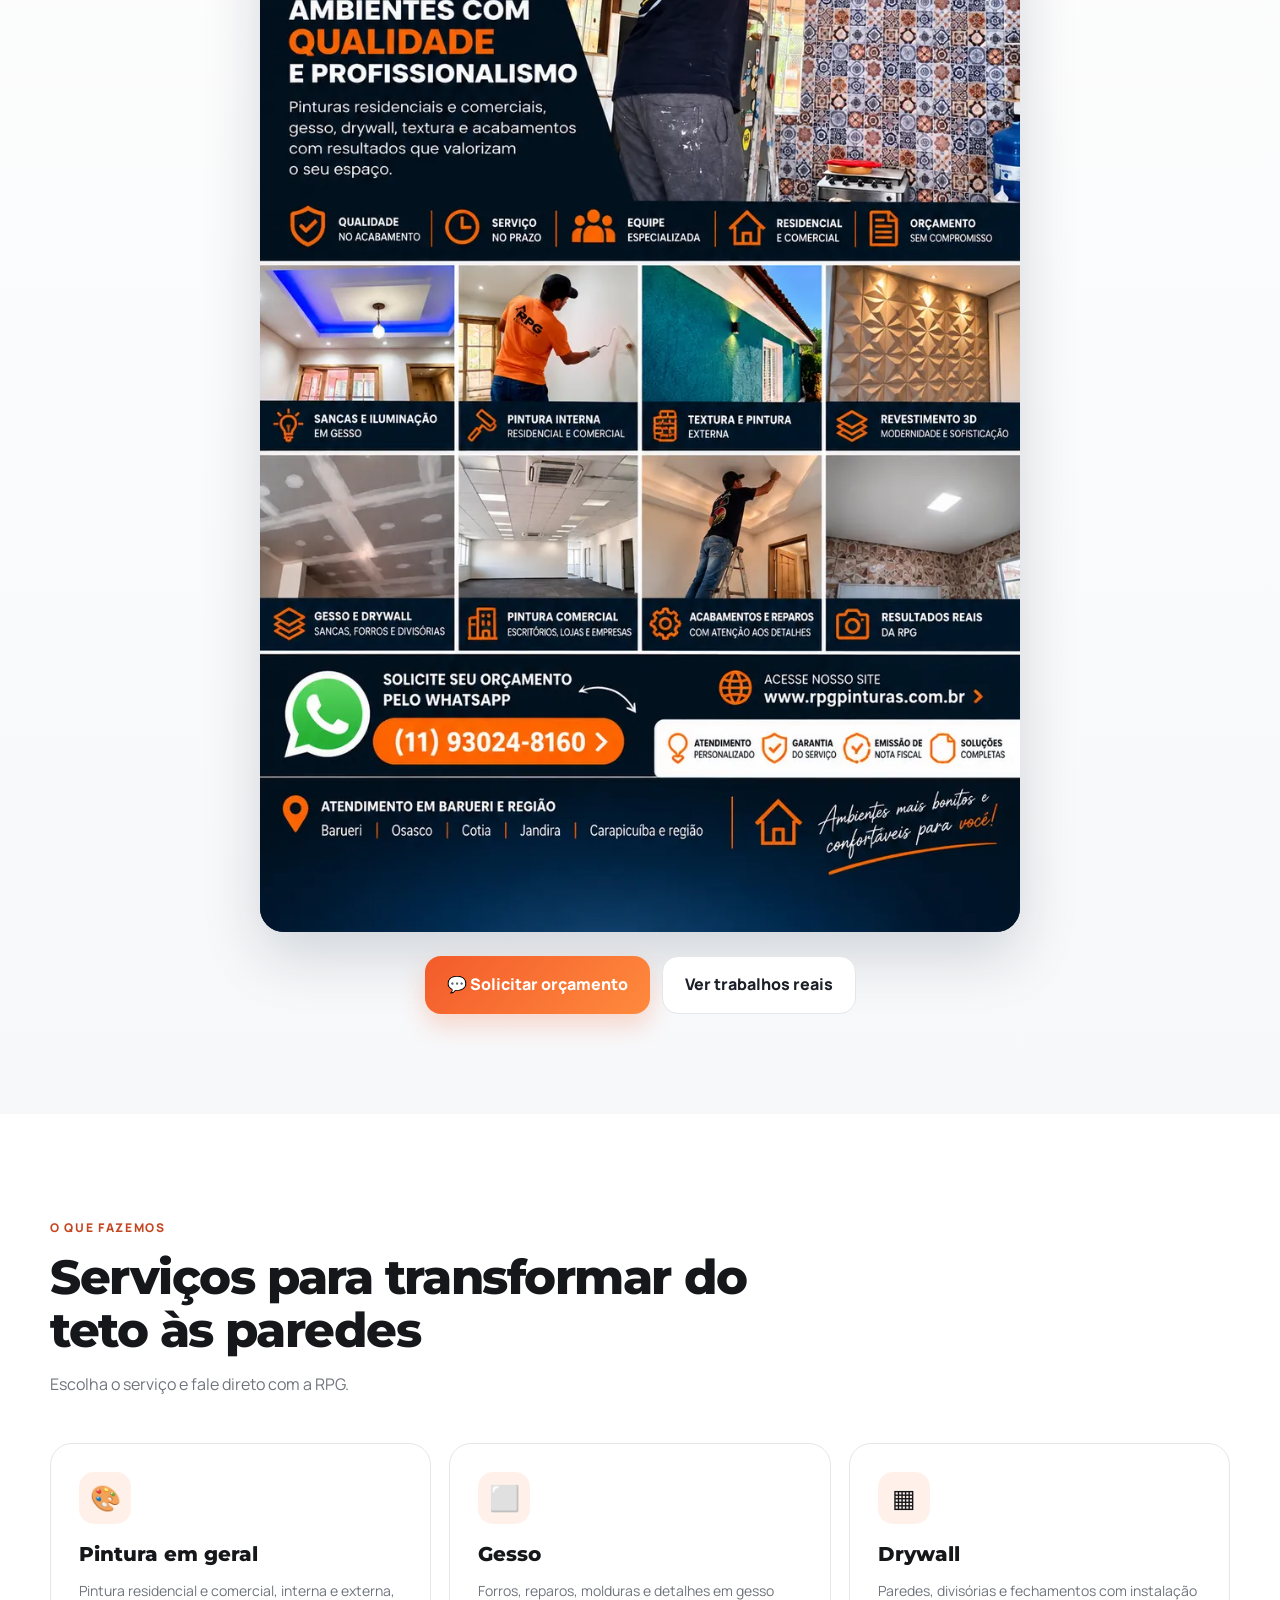
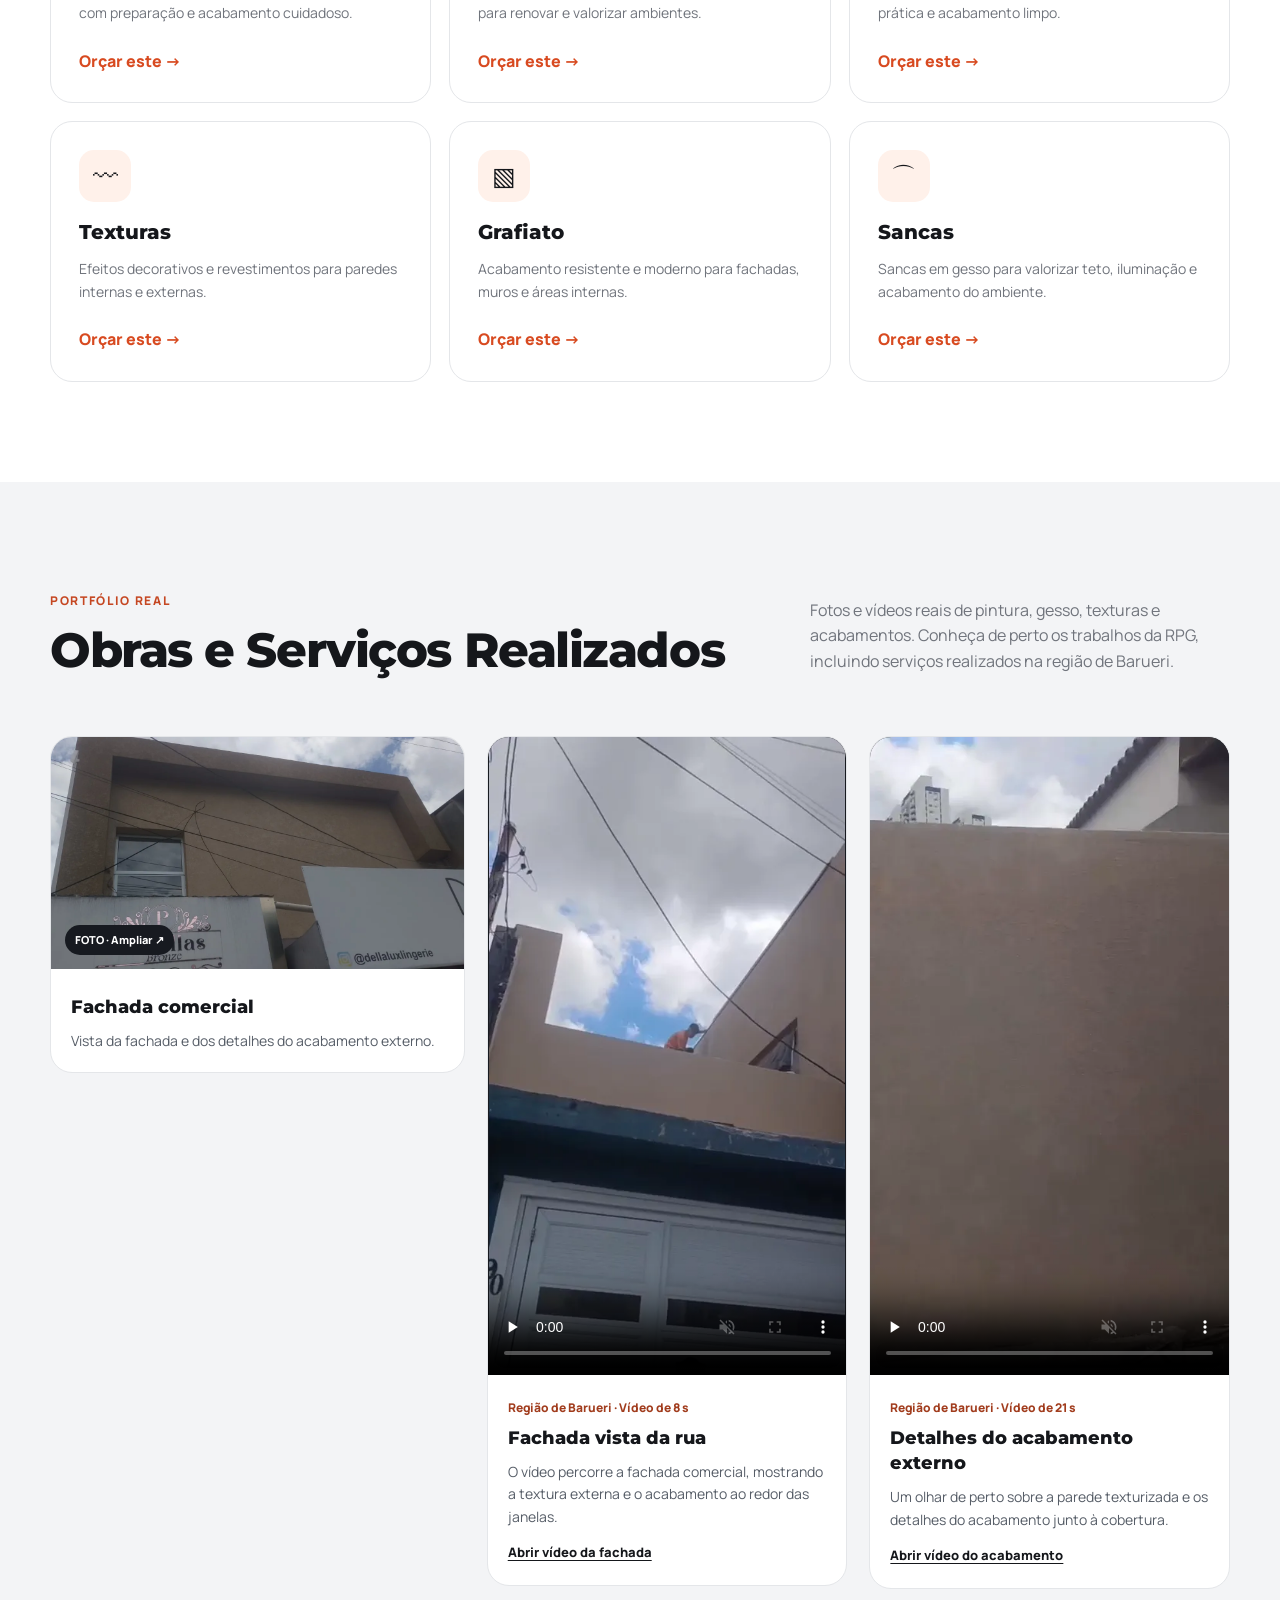
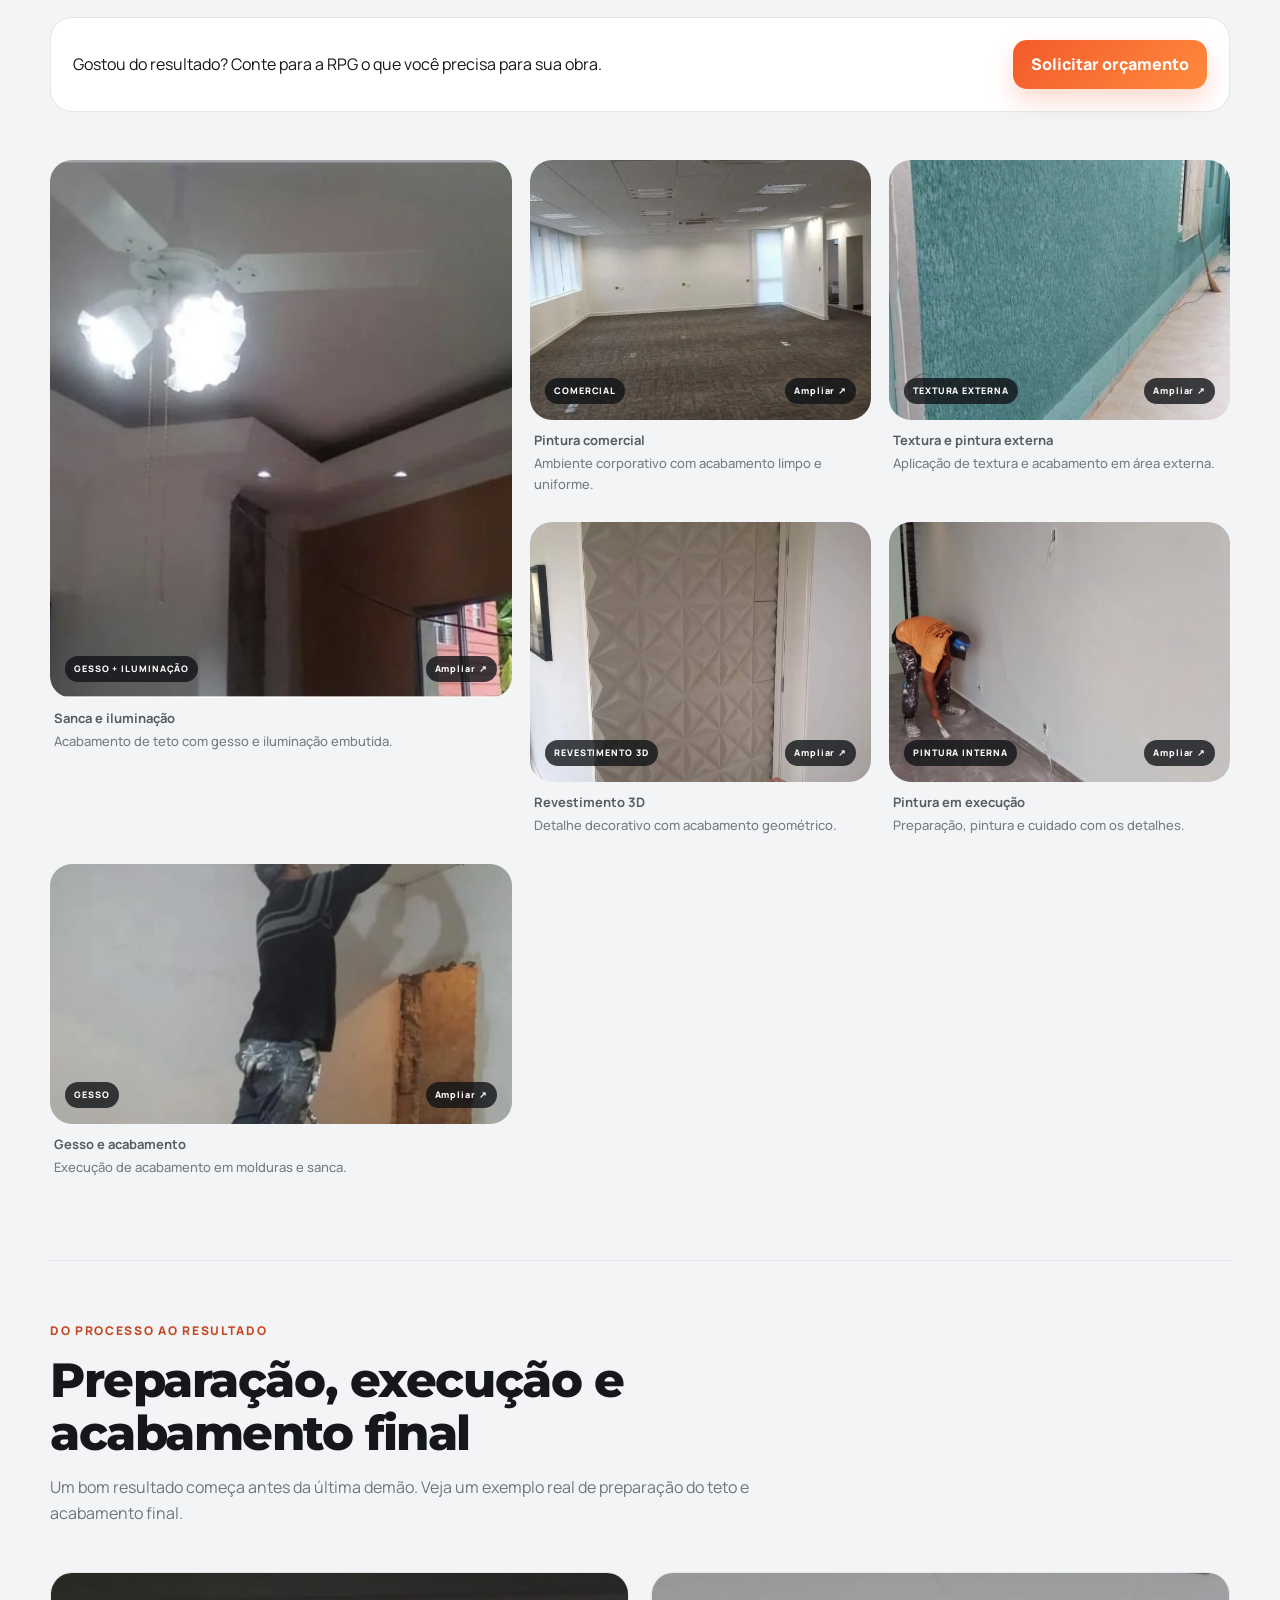
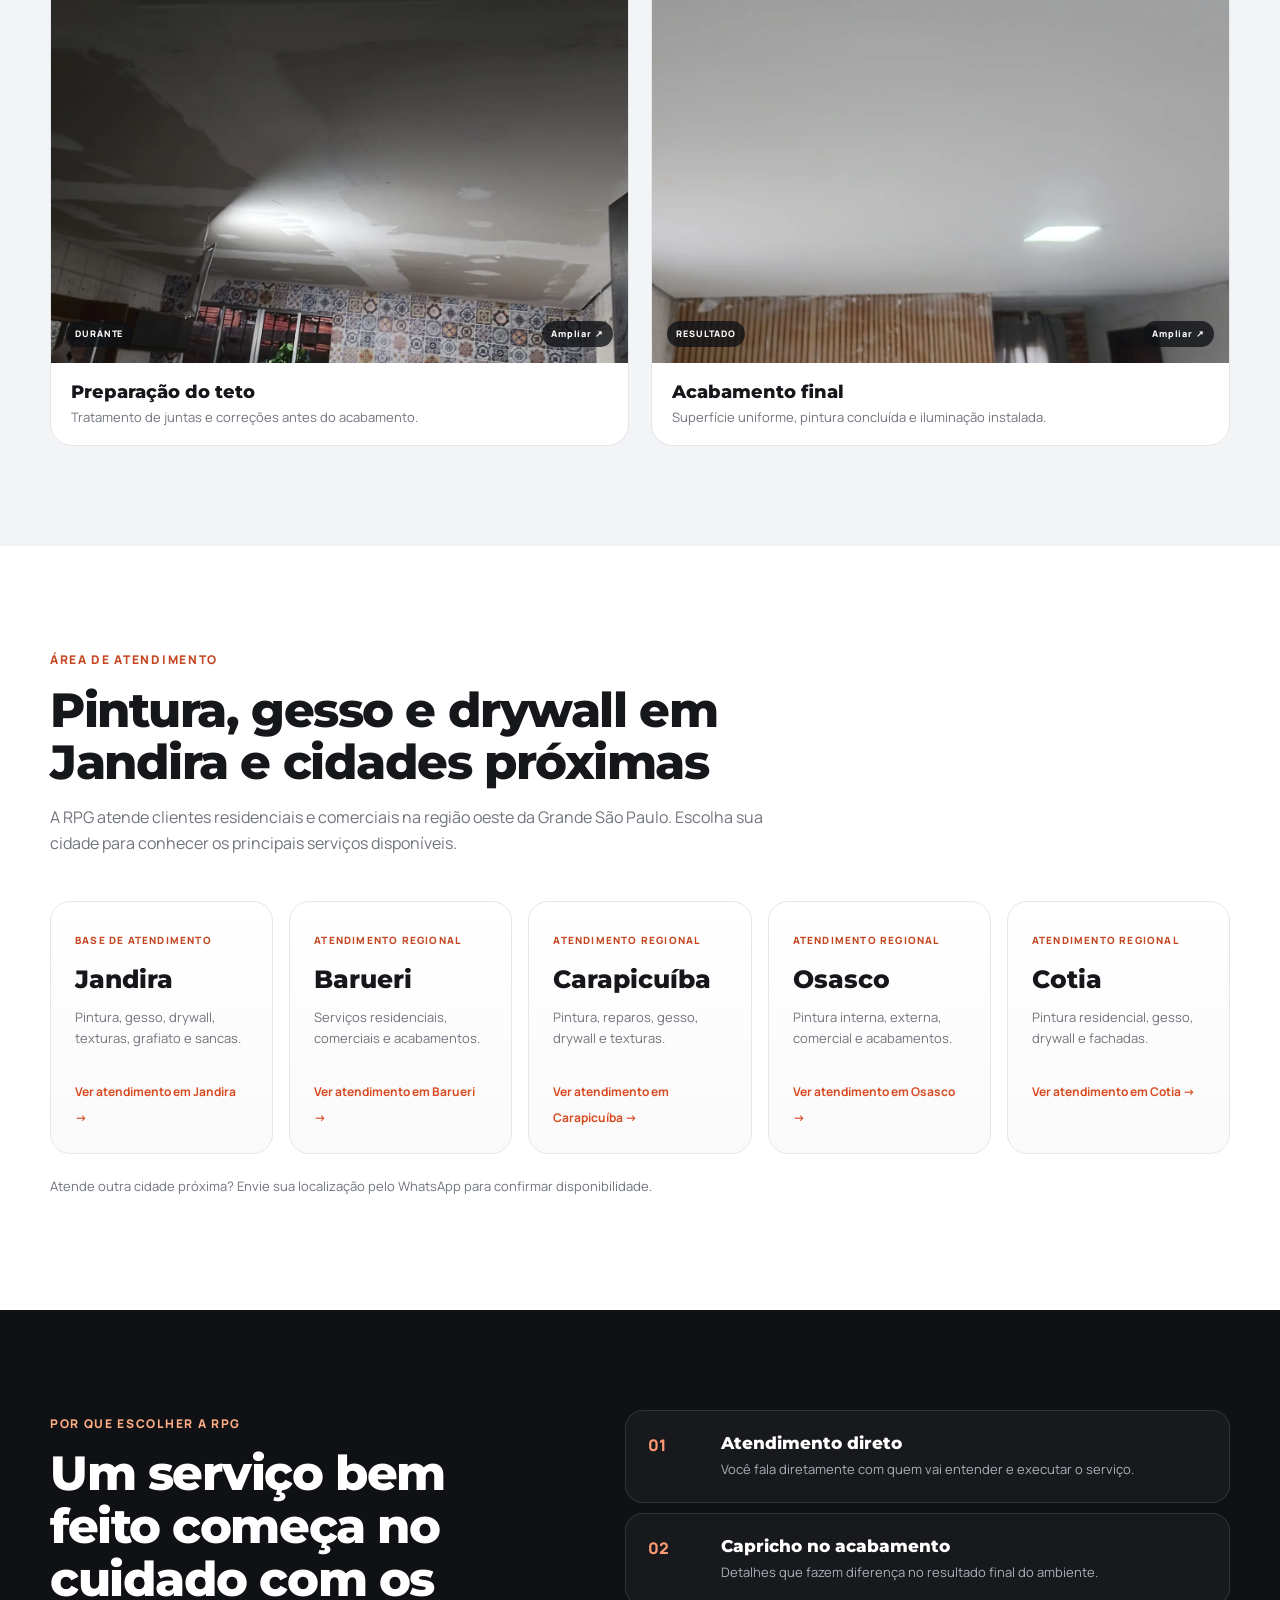
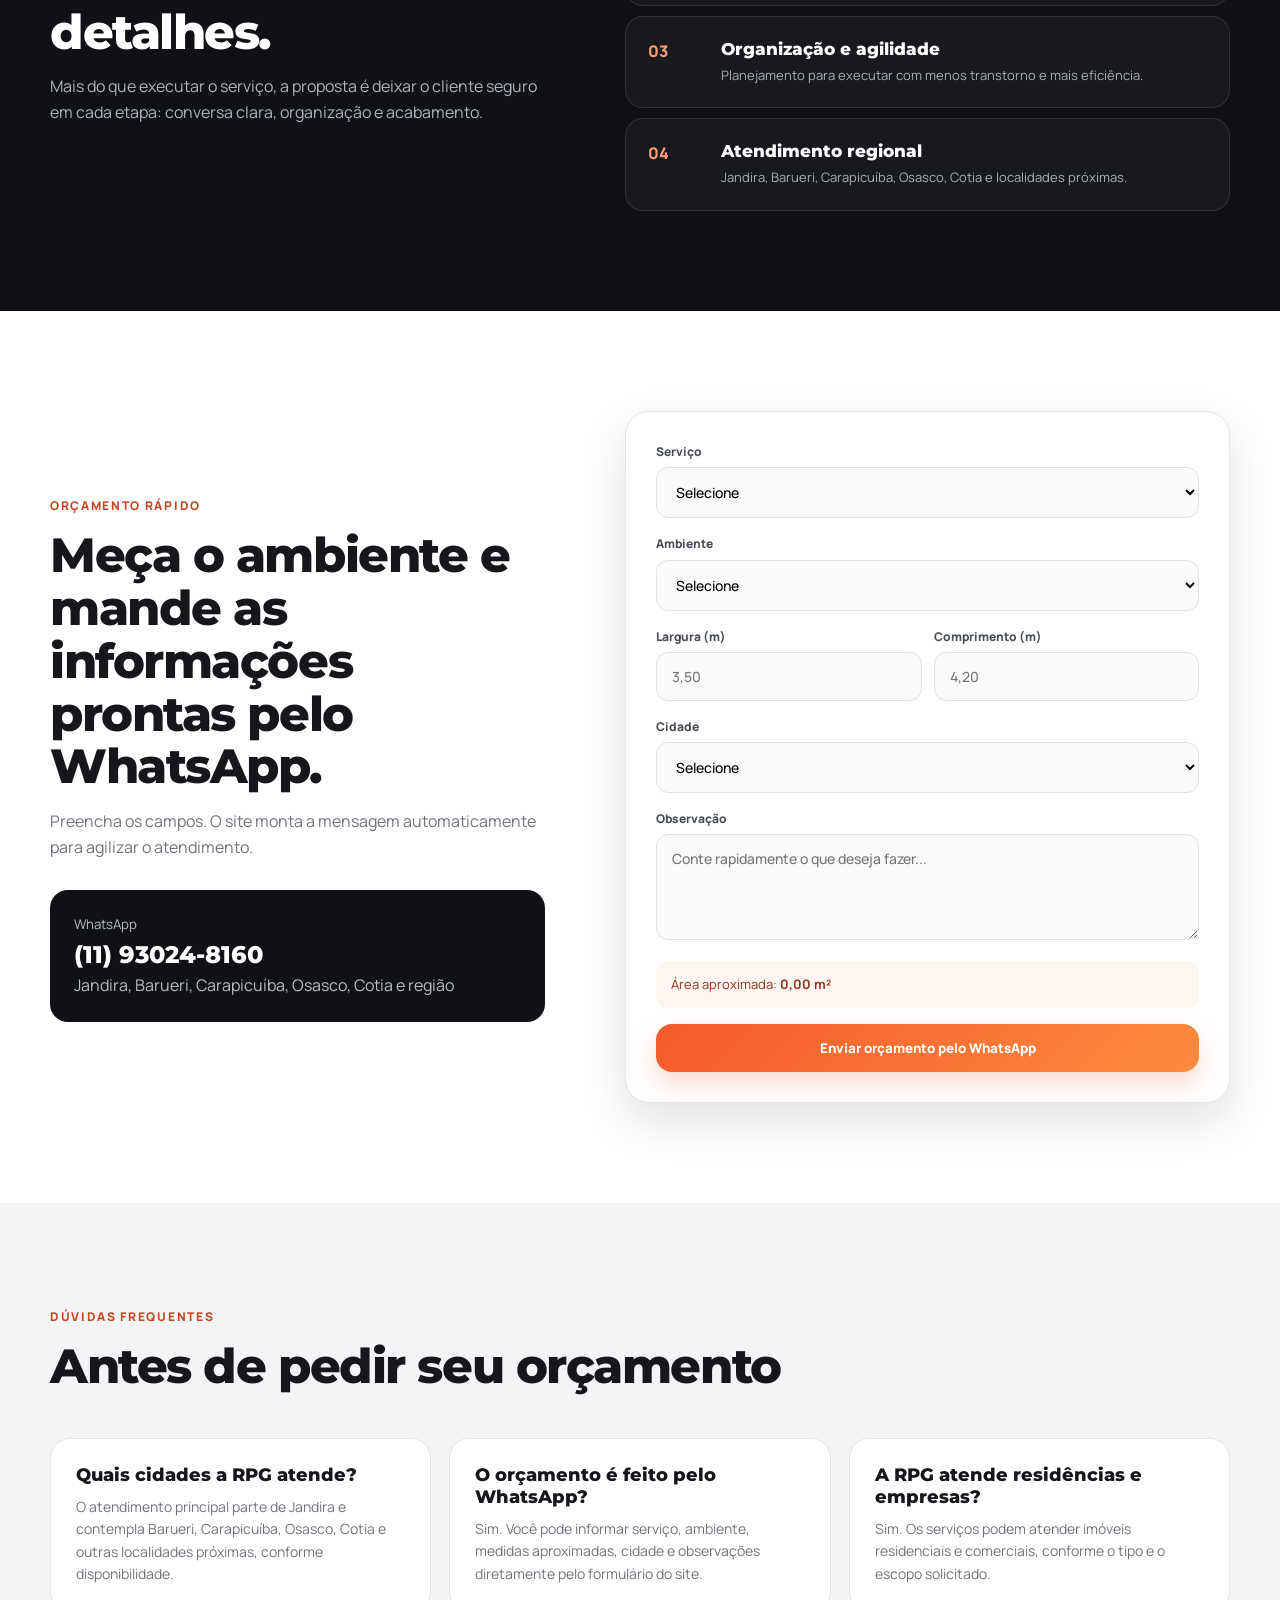
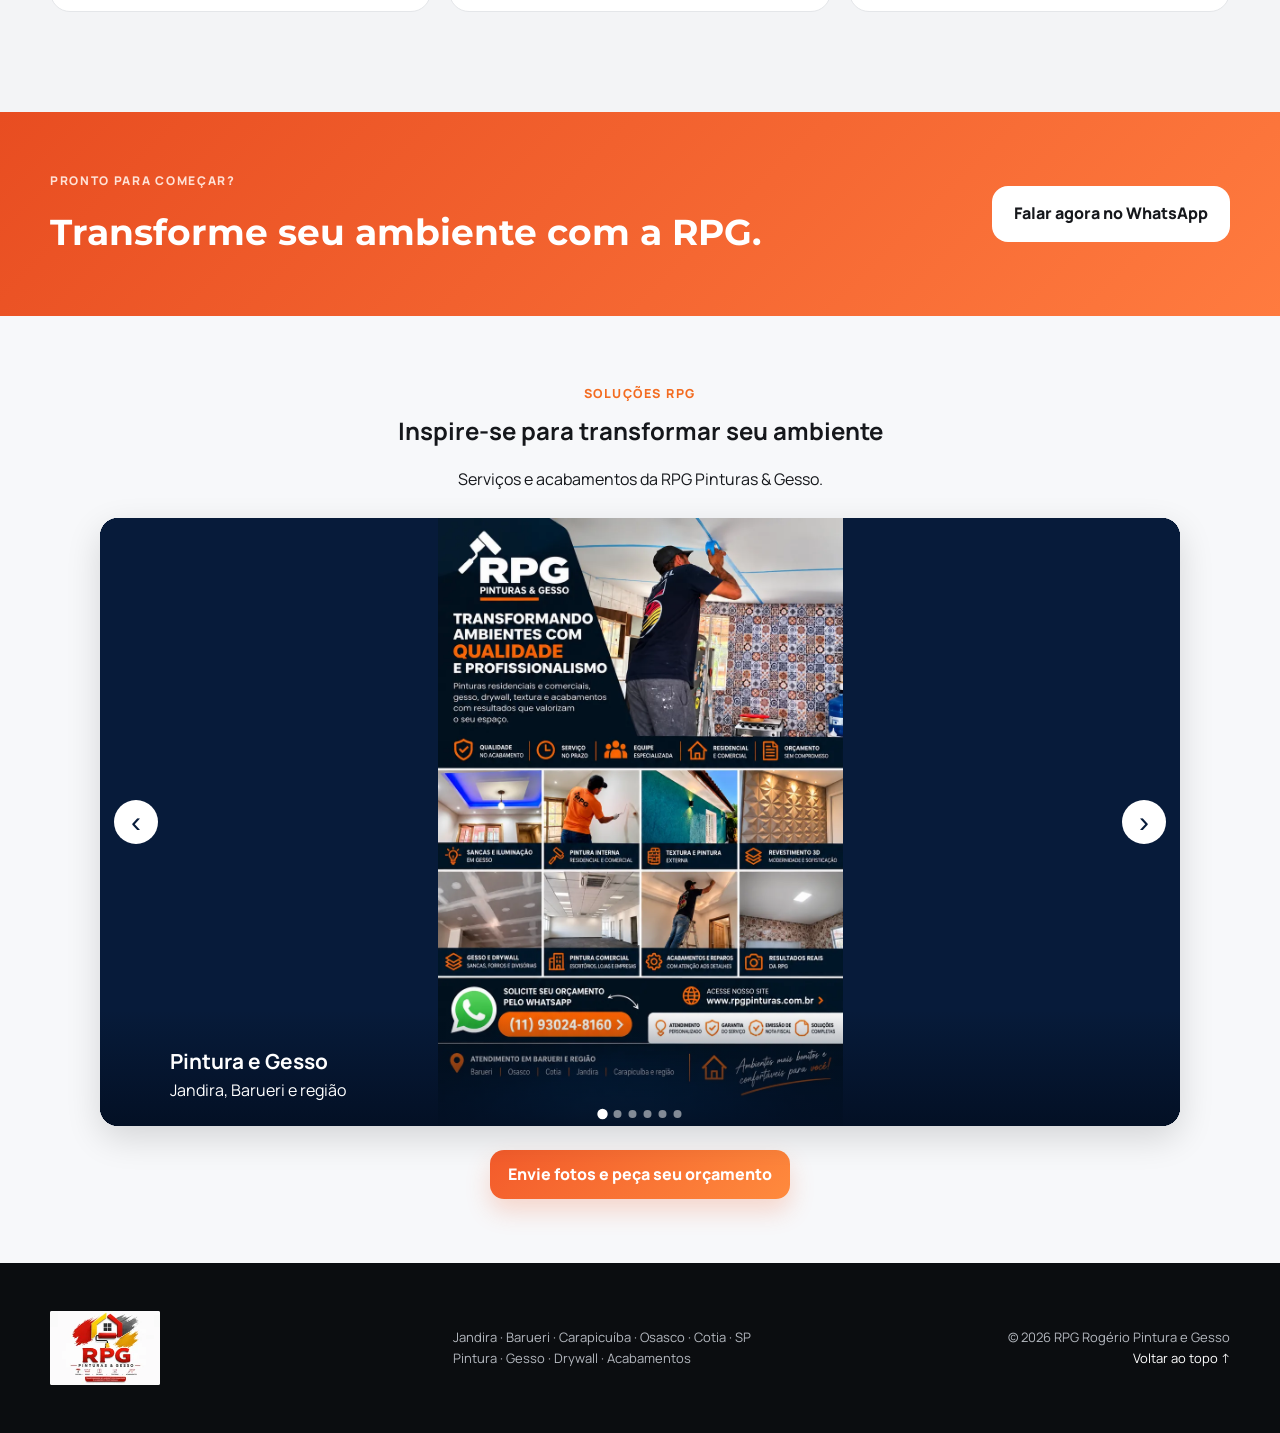
==== commit 982d3152: "Add files via upload" ====
--- a/index.html
+++ b/index.html
@@ -26,7 +26,7 @@
   <meta name="twitter:card" content="summary_large_image" />
   <link rel="icon" type="image/png" href="images/favicon-rpg.png" />
   <link rel="stylesheet" href="https://fonts.googleapis.com/css2?family=Manrope:wght@400;500;600;700;800&family=Montserrat:wght@700;800;900&display=swap"></noscript>
-  <link rel="stylesheet" href="css/style.css?v=20261116-obras">
+  <link rel="stylesheet" href="css/style.css?v=20261116-obras-2">
   <script type="application/ld+json">
   {
     "@context":"https://schema.org",
--- a/css/style.css
+++ b/css/style.css
@@ -1,44 +1,62 @@
-:root{--bg:#0f1115;--bg2:#171a20;--text:#15171b;--muted:#70747c;--soft:#f3f4f6;--white:#fff;--accent:#f35b2b;--accent2:#ff8a3d;--line:#e4e6e9;--radius:22px;--shadow:0 18px 45px rgba(15,17,21,.12)}*{box-sizing:border-box}html{scroll-behavior:smooth}body{margin:0;font-family:Manrope,Arial,sans-serif;color:var(--text);background:#fff;line-height:1.6}a{text-decoration:none;color:inherit}.container{width:min(1180px,calc(100% - 40px));margin:auto}.site-header{position:fixed;top:0;left:0;right:0;z-index:50;background:rgba(15,17,21,.74);backdrop-filter:blur(14px);border-bottom:1px solid rgba(255,255,255,.08);transition:.3s}.site-header.scrolled{background:rgba(15,17,21,.96)}.nav-wrap{height:82px;display:flex;align-items:center;gap:26px}.brand{display:flex;align-items:center;gap:10px;color:white;min-width:max-content}.brand-mark{display:grid;place-items:center;width:48px;height:48px;background:linear-gradient(135deg,var(--accent),var(--accent2));font:900 17px Montserrat;border-radius:13px;box-shadow:0 8px 20px rgba(243,91,43,.28)}.brand strong{display:block;font:800 16px Montserrat;line-height:1}.brand small{font-size:11px;opacity:.75;text-transform:uppercase;letter-spacing:.12em}.nav{display:flex;gap:25px;margin-left:auto;color:#d8dbe0;font-size:14px;font-weight:700}.nav a:hover{color:#fff}.btn{display:inline-flex;align-items:center;justify-content:center;border:none;border-radius:14px;padding:12px 18px;font-weight:800;cursor:pointer;transition:.25s;font-family:inherit}.btn:hover{transform:translateY(-2px)}.btn-primary{background:linear-gradient(135deg,var(--accent),var(--accent2));color:white;box-shadow:0 12px 24px rgba(243,91,43,.22)}.btn-ghost{color:#fff;border:1px solid rgba(255,255,255,.22);background:rgba(255,255,255,.04)}.btn-light{background:#fff;color:#16181c}.btn-lg{padding:15px 22px;border-radius:16px}.menu-toggle{display:none;background:none;border:0;color:#fff;font-size:26px}.section-dark{background:var(--bg);color:#fff}.hero{position:relative;min-height:760px;padding:160px 0 90px;overflow:hidden}.hero-grid{display:grid;grid-template-columns:1.05fr .95fr;gap:70px;align-items:center}.hero-glow{position:absolute;border-radius:50%;filter:blur(12px);opacity:.4}.hero-glow-1{width:420px;height:420px;background:#6f2d1b;top:-120px;right:-120px}.hero-glow-2{width:260px;height:260px;background:#26364b;bottom:-80px;left:25%}.eyebrow{display:inline-block;color:#ffad83;font-size:12px;font-weight:800;letter-spacing:.14em;text-transform:uppercase;margin-bottom:14px}.eyebrow.dark{color:#c54722}.hero h1,.section h2,.cta-band h2{font-family:Montserrat,sans-serif}.hero h1{font-size:clamp(44px,6vw,76px);line-height:1.02;margin:0 0 24px;letter-spacing:-.045em}.hero h1 span{color:#ff8358}.hero-copy>p{font-size:18px;color:#b9bec7;max-width:660px}.hero-actions{display:flex;gap:12px;margin:32px 0}.trust-row{display:flex;gap:18px;flex-wrap:wrap;color:#c7cbd2;font-size:13px}.hero-visual{position:relative}.photo-card{border-radius:28px;min-height:480px;background:linear-gradient(145deg,#262a31,#171a20);border:1px solid rgba(255,255,255,.12);box-shadow:0 30px 80px rgba(0,0,0,.3);display:flex;flex-direction:column;justify-content:center;align-items:center;text-align:center;padding:30px;color:#bfc4ca;overflow:hidden;position:relative}.photo-card:before{content:"";position:absolute;inset:0;background:linear-gradient(135deg,transparent 45%,rgba(243,91,43,.12))}.photo-label{position:absolute;top:22px;left:22px;border:1px solid rgba(255,255,255,.14);padding:7px 10px;border-radius:999px;font-size:10px;letter-spacing:.12em}.photo-icon{font-size:82px;filter:grayscale(1);opacity:.8}.floating-badge{position:absolute;left:-38px;bottom:30px;width:210px;padding:18px;background:#fff;color:#17191d;border-radius:18px;box-shadow:var(--shadow)}.floating-badge strong{font:900 22px Montserrat;color:var(--accent);display:block}.floating-badge span{font-size:12px;font-weight:700}.stats-strip{background:#fff;border-bottom:1px solid var(--line)}.stats-grid{display:grid;grid-template-columns:repeat(4,1fr);padding:28px 0}.stats-grid div{padding:0 25px;border-right:1px solid var(--line)}.stats-grid div:last-child{border:0}.stats-grid strong{display:block;font:800 22px Montserrat}.stats-grid span{font-size:12px;color:var(--muted)}.section{padding:100px 0}.section-soft{background:var(--soft)}.section-heading{max-width:760px;margin-bottom:45px}.section-heading h2,.split-grid h2,.quote-copy h2{font:800 clamp(32px,4vw,48px) Montserrat;line-height:1.1;letter-spacing:-.03em;margin:0 0 14px}.section-heading p,.quote-copy>p{color:var(--muted)}.inline-heading{max-width:none;display:flex;align-items:end;justify-content:space-between;gap:50px}.inline-heading p{max-width:420px}.service-grid{display:grid;grid-template-columns:repeat(3,1fr);gap:18px}.service-card{background:#fff;border:1px solid var(--line);border-radius:var(--radius);padding:28px;transition:.3s}.service-card:hover{transform:translateY(-7px);box-shadow:var(--shadow);border-color:#ffd4c4}.service-icon{width:52px;height:52px;display:grid;place-items:center;border-radius:15px;background:#fff1ea;font-size:25px}.service-card h3{font:800 20px Montserrat;margin:18px 0 8px}.service-card p{color:var(--muted);font-size:14px}.service-link{display:inline-block;margin-top:10px;color:#d84a20;font-weight:800}.portfolio-grid{display:grid;grid-template-columns:1.25fr .75fr .75fr;gap:18px}.portfolio-card{margin:0}.portfolio-card.wide{grid-row:span 2}.placeholder{height:260px;border-radius:var(--radius);padding:22px;display:flex;flex-direction:column;justify-content:end;color:#fff;box-shadow:inset 0 -80px 90px rgba(0,0,0,.45);background-size:cover}.wide .placeholder{height:538px}.p1{background:linear-gradient(135deg,#5b6878,#20252c)}.p2{background:linear-gradient(135deg,#c46a46,#3b302d)}.p3{background:linear-gradient(135deg,#6b7775,#26302f)}.p4{background:linear-gradient(135deg,#8b8176,#302d2b)}.placeholder span{font-size:10px;letter-spacing:.14em;font-weight:900}.placeholder b{font:800 22px Montserrat}.portfolio-card figcaption{padding:10px 4px;color:#575c64;font-weight:700;font-size:13px}.split-grid{display:grid;grid-template-columns:.9fr 1.1fr;gap:80px;align-items:start}.muted{color:#aeb3bc}.feature-list{display:grid;gap:10px}.feature-list>div{display:grid;grid-template-columns:55px 1fr;gap:18px;padding:22px;border:1px solid rgba(255,255,255,.11);border-radius:18px;background:rgba(255,255,255,.035)}.feature-list>div>span{color:#ff9b73;font-weight:900}.feature-list h3{margin:0 0 6px;font:800 17px Montserrat}.feature-list p{margin:0;color:#abb0b8;font-size:13px}.quote-grid{display:grid;grid-template-columns:.9fr 1.1fr;gap:80px;align-items:center}.contact-card{margin-top:30px;background:var(--bg);color:#fff;padding:24px;border-radius:18px}.contact-card small,.contact-card span{display:block;color:#b8bdc4}.contact-card strong{display:block;font:800 24px Montserrat;margin:4px 0}.quote-form{background:#fff;border:1px solid var(--line);padding:30px;border-radius:24px;box-shadow:var(--shadow);display:grid;gap:16px}.quote-form label{font-size:12px;font-weight:800;color:#494e55}.quote-form input,.quote-form select,.quote-form textarea{width:100%;margin-top:6px;padding:14px 15px;border:1px solid #dfe2e6;border-radius:12px;font:500 14px Manrope;outline:none;background:#fafafa}.quote-form input:focus,.quote-form select:focus,.quote-form textarea:focus{border-color:#f39779;background:#fff}.two-cols{display:grid;grid-template-columns:1fr 1fr;gap:12px}.area-result{padding:13px 15px;background:#fff5f0;border-radius:12px;color:#8f351c;font-size:13px}.full{width:100%}.cta-band{background:linear-gradient(135deg,#e84d21,#ff7b3f);color:#fff;padding:55px 0}.cta-grid{display:flex;justify-content:space-between;align-items:center;gap:30px}.cta-band h2{margin:0;font-size:36px}.cta-band .eyebrow{color:#ffe1d5}footer{background:#0b0d10;color:#b4b8bf;padding:48px 0}.footer-grid{display:grid;grid-template-columns:1fr 1fr 1fr;align-items:center;gap:30px}.footer-brand{width:max-content}.footer-grid p{font-size:13px}.footer-right{text-align:right}.footer-right a{color:#fff}.whatsapp-float{position:fixed;right:22px;bottom:22px;width:58px;height:58px;border-radius:50%;display:grid;place-items:center;background:#25d366;color:white;font-size:25px;box-shadow:0 12px 28px rgba(0,0,0,.22);z-index:45}.reveal{opacity:0;transform:translateY(16px);transition:opacity .65s ease,transform .65s ease}.reveal.visible{opacity:1;transform:none}@media(max-width:900px){.nav,.nav-cta{display:none}.menu-toggle{display:block;margin-left:auto}.nav.open{position:absolute;top:82px;left:0;right:0;background:#101217;display:flex;flex-direction:column;padding:22px 30px;border-top:1px solid rgba(255,255,255,.08)}.hero{padding-top:130px}.hero-grid,.split-grid,.quote-grid{grid-template-columns:1fr;gap:45px}.hero-visual{max-width:640px}.floating-badge{left:15px}.stats-grid{grid-template-columns:1fr 1fr}.stats-grid div:nth-child(2){border-right:0}.stats-grid div{padding:14px 18px}.service-grid{grid-template-columns:1fr 1fr}.portfolio-grid{grid-template-columns:1fr 1fr}.portfolio-card.wide{grid-column:span 2;grid-row:auto}.wide .placeholder{height:360px}.inline-heading{display:block}.cta-grid{display:block}.cta-grid .btn{margin-top:24px}.footer-grid{grid-template-columns:1fr}.footer-right{text-align:left}}@media(max-width:600px){.container{width:min(100% - 28px,1180px)}.nav-wrap{height:72px}.hero{min-height:auto;padding:115px 0 65px}.hero h1{font-size:43px}.hero-actions{flex-direction:column}.hero-actions .btn{width:100%}.trust-row{display:grid;gap:7px}.photo-card{min-height:350px}.floating-badge{bottom:15px;width:185px}.stats-grid{grid-template-columns:1fr 1fr}.stats-grid strong{font-size:17px}.section{padding:72px 0}.service-grid{grid-template-columns:1fr}.portfolio-grid{grid-template-columns:1fr}.portfolio-card.wide{grid-column:auto}.wide .placeholder,.placeholder{height:300px}.two-cols{grid-template-columns:1fr}.quote-form{padding:20px}.cta-band h2{font-size:30px}.footer-grid{gap:10px}}.local-section{background:#fff}.city-grid{display:grid;grid-template-columns:repeat(5,1fr);gap:16px}.city-card{display:block;background:linear-gradient(180deg,#fff,#fafafa);border:1px solid var(--line);border-radius:20px;padding:24px;color:var(--text);transition:.3s;min-height:210px}.city-card:hover{transform:translateY(-6px);box-shadow:var(--shadow);border-color:#ffd2c2}.city-card>span{font-size:10px;text-transform:uppercase;letter-spacing:.12em;font-weight:800;color:#c54722}.city-card h3{font:800 25px Montserrat;margin:12px 0 8px}.city-card p{font-size:13px;color:var(--muted);min-height:58px}.city-card b{font-size:12px;color:#d84a20}.region-note{margin-top:22px;color:var(--muted);font-size:13px}.faq-grid{display:grid;grid-template-columns:repeat(3,1fr);gap:18px}.faq-card{background:#fff;border:1px solid var(--line);border-radius:20px;padding:25px}.faq-card h3{font:800 18px Montserrat;margin:0 0 10px}.faq-card p{color:var(--muted);font-size:14px;margin:0}.local-hero{padding:155px 0 85px}.local-page-grid{display:grid;grid-template-columns:1.05fr .95fr;gap:60px;align-items:center}.local-page-hero h1{font:800 clamp(40px,5vw,64px) Montserrat;line-height:1.03;letter-spacing:-.04em;margin:0 0 22px}.local-page-hero h1 span{color:#ff8358}.local-page-hero p{color:#b9bec7;font-size:17px;max-width:680px}.local-service-list{display:grid;grid-template-columns:repeat(2,1fr);gap:14px}.local-service-item{background:#fff;border:1px solid var(--line);border-radius:18px;padding:20px}.local-service-item h3{font:800 17px Montserrat;margin:0 0 7px}.local-service-item p{font-size:13px;color:var(--muted);margin:0}.breadcrumbs{font-size:12px;color:#8f949d;margin-bottom:18px}.breadcrumbs a{color:#ffad83}.city-links{display:flex;flex-wrap:wrap;gap:10px;margin-top:20px}.city-links a{border:1px solid var(--line);border-radius:999px;padding:8px 12px;font-size:12px;font-weight:800;color:#565b63;background:#fff}.city-links a:hover{border-color:#f39779;color:#c54722}.local-cta-box{background:#111317;color:#fff;border-radius:24px;padding:30px}.local-cta-box h2{font:800 30px Montserrat;margin:0 0 12px}.local-cta-box p{color:#b7bbc3}.seo-copy{max-width:850px}.seo-copy h2{font:800 32px Montserrat}.seo-copy p{color:#60656d;line-height:1.75}@media(max-width:1000px){.city-grid{grid-template-columns:repeat(2,1fr)}.faq-grid{grid-template-columns:1fr}.local-page-grid{grid-template-columns:1fr}}@media(max-width:600px){.city-grid{grid-template-columns:1fr}.local-service-list{grid-template-columns:1fr}.local-hero{padding:120px 0 65px}}.brand-logo{display:block;width:98px;height:66px;object-fit:contain;background:#fff;border-radius:2px}.footer-logo{width:110px;height:auto}.hero-photo{padding:0;justify-content:stretch}.hero-photo img{width:100%;height:100%;min-height:480px;object-fit:cover;display:block;opacity:.86}.photo-source{position:absolute;right:18px;bottom:16px;background:rgba(15,17,21,.7);color:#ddd;font-size:9px;padding:5px 8px;border-radius:999px}.portfolio-image-wrap{height:260px;border-radius:var(--radius);overflow:hidden;position:relative;background:#ddd;cursor:zoom-in}.portfolio-card.wide .portfolio-image-wrap{height:538px}.portfolio-image{display:block;width:100%;height:100%;object-fit:cover;transition:transform .45s ease}.portfolio-card:hover .portfolio-image{transform:scale(1.045)}.portfolio-tag,.zoom-hint{position:absolute;z-index:2;bottom:16px;padding:6px 9px;border-radius:999px;font-size:9px;font-weight:900;letter-spacing:.1em;color:#fff;background:rgba(15,17,21,.78)}.portfolio-tag{left:15px}.zoom-hint{right:15px}.portfolio-card figcaption{display:flex;flex-direction:column;gap:2px}.portfolio-card figcaption span{font-weight:500;color:#777c84}.portfolio-note{color:#8a8f96;font-size:11px;margin-top:14px}.lightbox{position:fixed;inset:0;z-index:100;background:rgba(5,7,10,.93);display:none;align-items:center;justify-content:center;flex-direction:column;padding:30px}.lightbox.open{display:flex}.lightbox img{max-width:min(1100px,92vw);max-height:78vh;border-radius:18px;box-shadow:0 30px 80px rgba(0,0,0,.45)}.lightbox p{color:#fff;font-weight:800}.lightbox-close{position:fixed;top:24px;right:30px;border:0;background:transparent;color:#fff;font-size:42px;cursor:pointer}.quote-form select{appearance:auto}@media(max-width:900px){.brand-logo{width:85px;height:58px}.portfolio-card.wide .portfolio-image-wrap{height:360px}}@media(max-width:600px){.brand-logo{width:76px;height:52px}.portfolio-card.wide .portfolio-image-wrap,.portfolio-image-wrap{height:300px}.hero-photo img{min-height:350px}}.portfolio-grid-real{grid-template-columns:1.15fr .85fr .85fr}.process-block{margin-top:72px;padding-top:56px;border-top:1px solid var(--line)}.process-grid{display:grid;grid-template-columns:1fr 1fr;gap:22px}.process-card{margin:0;background:#fff;border:1px solid var(--line);border-radius:var(--radius);overflow:hidden}.process-card .portfolio-image-wrap{height:390px;border-radius:0}.process-card figcaption{padding:18px 20px;display:flex;flex-direction:column;gap:4px}.process-card figcaption strong{font:800 18px Montserrat}.process-card figcaption span{font-size:13px;color:var(--muted)}@media(max-width:900px){.portfolio-grid-real{grid-template-columns:1fr 1fr}.process-grid{grid-template-columns:1fr}}@media(max-width:600px){.portfolio-grid-real{grid-template-columns:1fr}.portfolio-grid-real .portfolio-card.wide{grid-column:auto}.process-card .portfolio-image-wrap{height:300px}}
-/* FASE 2.5 CLS */
-img{max-width:100%;height:auto}.hero-photo{aspect-ratio:640/506;overflow:hidden}.hero-photo img{width:100%;height:100%;object-fit:cover}.portfolio-image-wrap{contain:layout paint}.footer-logo{height:auto}
-@media(max-width:600px){.hero-photo{aspect-ratio:640/506}}
-
-/* PORTFOLIO COMERCIAL RPG */
-.commercial-showcase{background:linear-gradient(180deg,#fff 0%,#f7f8fa 100%)}
-.commercial-heading{max-width:760px;margin-left:auto;margin-right:auto;text-align:center}
-.commercial-banner{display:block;width:min(760px,100%);margin:32px auto 0;border-radius:24px;overflow:hidden;background:#081a2e;box-shadow:0 24px 60px rgba(8,26,46,.16);transition:transform .25s ease,box-shadow .25s ease}
-.commercial-banner:hover{transform:translateY(-4px);box-shadow:0 30px 70px rgba(8,26,46,.22)}
-.commercial-banner img{display:block;width:100%;height:auto;aspect-ratio:2/3;object-fit:contain}
-.commercial-actions{display:flex;justify-content:center;gap:12px;margin-top:24px;flex-wrap:wrap}
-.commercial-secondary{background:#fff;border:1px solid var(--line);color:#1b2028}
-@media(max-width:600px){.commercial-banner{border-radius:18px;margin-top:22px}.commercial-actions{display:grid;grid-template-columns:1fr}.commercial-actions .btn{width:100%}}
-
-
-/* MOBILE CENTRALIZATION FIX */
-html,body{width:100%;max-width:100%;overflow-x:hidden}
-.hero-grid,.hero-copy,.hero-visual,.section-heading,.quote-grid>*,.split-grid>*,.cta-grid>*,.footer-grid>*{min-width:0}
-@media(max-width:600px){
- .container{width:100%;max-width:100%;padding-left:20px;padding-right:20px;margin-left:auto;margin-right:auto}
- .hero{width:100%;padding:112px 0 58px;overflow:hidden}
- .hero-grid{display:block;width:100%}
- .hero-copy{width:100%;max-width:100%}
- .hero .eyebrow{display:block;max-width:100%;font-size:11px;line-height:1.55;letter-spacing:.10em;overflow-wrap:anywhere}
- .hero h1{width:100%;max-width:100%;font-size:clamp(38px,11.2vw,48px);line-height:1.04;letter-spacing:-.045em;word-break:normal;overflow-wrap:normal;margin-bottom:22px}
- .hero-copy>p{width:100%;max-width:100%;font-size:17px;line-height:1.7;overflow-wrap:break-word}
- .hero-actions{width:100%;display:grid;grid-template-columns:1fr;gap:12px;margin:28px 0}
- .hero-actions .btn{width:100%;max-width:100%;min-height:58px;white-space:normal;text-align:center}
- .hero-visual,.photo-card{width:100%;max-width:100%}
- .hero-visual{margin-top:38px}
- .floating-badge{max-width:calc(100% - 30px)}
- .section-heading h2,.split-grid h2,.quote-copy h2{font-size:clamp(30px,9vw,40px);overflow-wrap:break-word}
- .commercial-banner{width:100%;max-width:100%;border-radius:16px}
- .rpg-carousel-section .container{padding-left:14px;padding-right:14px}
- .rpg-carousel{width:100%;max-width:100%}
- .rpg-car-head{padding:0 6px}
- .rpg-car-head h2{font-size:clamp(28px,8vw,36px);line-height:1.12}
- .rpg-car-cta .btn{width:100%;white-space:normal}
- .whatsapp-float{right:16px;bottom:18px}
-}
-
-.conversion-trust{display:flex;flex-wrap:wrap;gap:10px 18px;margin:10px 0 24px;color:#d8dbe1;font-size:.92rem}
-@media(max-width:600px){.conversion-trust{display:grid;grid-template-columns:1fr;gap:8px}}
+:root{--bg:#0f1115;--bg2:#171a20;--text:#15171b;--muted:#70747c;--soft:#f3f4f6;--white:#fff;--accent:#f35b2b;--accent2:#ff8a3d;--line:#e4e6e9;--radius:22px;--shadow:0 18px 45px rgba(15,17,21,.12)}*{box-sizing:border-box}html{scroll-behavior:smooth}body{margin:0;font-family:Manrope,Arial,sans-serif;color:var(--text);background:#fff;line-height:1.6}a{text-decoration:none;color:inherit}.container{width:min(1180px,calc(100% - 40px));margin:auto}.site-header{position:fixed;top:0;left:0;right:0;z-index:50;background:rgba(15,17,21,.74);backdrop-filter:blur(14px);border-bottom:1px solid rgba(255,255,255,.08);transition:.3s}.site-header.scrolled{background:rgba(15,17,21,.96)}.nav-wrap{height:82px;display:flex;align-items:center;gap:26px}.brand{display:flex;align-items:center;gap:10px;color:white;min-width:max-content}.brand-mark{display:grid;place-items:center;width:48px;height:48px;background:linear-gradient(135deg,var(--accent),var(--accent2));font:900 17px Montserrat;border-radius:13px;box-shadow:0 8px 20px rgba(243,91,43,.28)}.brand strong{display:block;font:800 16px Montserrat;line-height:1}.brand small{font-size:11px;opacity:.75;text-transform:uppercase;letter-spacing:.12em}.nav{display:flex;gap:25px;margin-left:auto;color:#d8dbe0;font-size:14px;font-weight:700}.nav a:hover{color:#fff}.btn{display:inline-flex;align-items:center;justify-content:center;border:none;border-radius:14px;padding:12px 18px;font-weight:800;cursor:pointer;transition:.25s;font-family:inherit}.btn:hover{transform:translateY(-2px)}.btn-primary{background:linear-gradient(135deg,var(--accent),var(--accent2));color:white;box-shadow:0 12px 24px rgba(243,91,43,.22)}.btn-ghost{color:#fff;border:1px solid rgba(255,255,255,.22);background:rgba(255,255,255,.04)}.btn-light{background:#fff;color:#16181c}.btn-lg{padding:15px 22px;border-radius:16px}.menu-toggle{display:none;background:none;border:0;color:#fff;font-size:26px}.section-dark{background:var(--bg);color:#fff}.hero{position:relative;min-height:760px;padding:160px 0 90px;overflow:hidden}.hero-grid{display:grid;grid-template-columns:1.05fr .95fr;gap:70px;align-items:center}.hero-glow{position:absolute;border-radius:50%;filter:blur(12px);opacity:.4}.hero-glow-1{width:420px;height:420px;background:#6f2d1b;top:-120px;right:-120px}.hero-glow-2{width:260px;height:260px;background:#26364b;bottom:-80px;left:25%}.eyebrow{display:inline-block;color:#ffad83;font-size:12px;font-weight:800;letter-spacing:.14em;text-transform:uppercase;margin-bottom:14px}.eyebrow.dark{color:#c54722}.hero h1,.section h2,.cta-band h2{font-family:Montserrat,sans-serif}.hero h1{font-size:clamp(44px,6vw,76px);line-height:1.02;margin:0 0 24px;letter-spacing:-.045em}.hero h1 span{color:#ff8358}.hero-copy>p{font-size:18px;color:#b9bec7;max-width:660px}.hero-actions{display:flex;gap:12px;margin:32px 0}.trust-row{display:flex;gap:18px;flex-wrap:wrap;color:#c7cbd2;font-size:13px}.hero-visual{position:relative}.photo-card{border-radius:28px;min-height:480px;background:linear-gradient(145deg,#262a31,#171a20);border:1px solid rgba(255,255,255,.12);box-shadow:0 30px 80px rgba(0,0,0,.3);display:flex;flex-direction:column;justify-content:center;align-items:center;text-align:center;padding:30px;color:#bfc4ca;overflow:hidden;position:relative}.photo-card:before{content:"";position:absolute;inset:0;background:linear-gradient(135deg,transparent 45%,rgba(243,91,43,.12))}.photo-label{position:absolute;top:22px;left:22px;border:1px solid rgba(255,255,255,.14);padding:7px 10px;border-radius:999px;font-size:10px;letter-spacing:.12em}.photo-icon{font-size:82px;filter:grayscale(1);opacity:.8}.floating-badge{position:absolute;left:-38px;bottom:30px;width:210px;padding:18px;background:#fff;color:#17191d;border-radius:18px;box-shadow:var(--shadow)}.floating-badge strong{font:900 22px Montserrat;color:var(--accent);display:block}.floating-badge span{font-size:12px;font-weight:700}.stats-strip{background:#fff;border-bottom:1px solid var(--line)}.stats-grid{display:grid;grid-template-columns:repeat(4,1fr);padding:28px 0}.stats-grid div{padding:0 25px;border-right:1px solid var(--line)}.stats-grid div:last-child{border:0}.stats-grid strong{display:block;font:800 22px Montserrat}.stats-grid span{font-size:12px;color:var(--muted)}.section{padding:100px 0}.section-soft{background:var(--soft)}.section-heading{max-width:760px;margin-bottom:45px}.section-heading h2,.split-grid h2,.quote-copy h2{font:800 clamp(32px,4vw,48px) Montserrat;line-height:1.1;letter-spacing:-.03em;margin:0 0 14px}.section-heading p,.quote-copy>p{color:var(--muted)}.inline-heading{max-width:none;display:flex;align-items:end;justify-content:space-between;gap:50px}.inline-heading p{max-width:420px}.service-grid{display:grid;grid-template-columns:repeat(3,1fr);gap:18px}.service-card{background:#fff;border:1px solid var(--line);border-radius:var(--radius);padding:28px;transition:.3s}.service-card:hover{transform:translateY(-7px);box-shadow:var(--shadow);border-color:#ffd4c4}.service-icon{width:52px;height:52px;display:grid;place-items:center;border-radius:15px;background:#fff1ea;font-size:25px}.service-card h3{font:800 20px Montserrat;margin:18px 0 8px}.service-card p{color:var(--muted);font-size:14px}.service-link{display:inline-block;margin-top:10px;color:#d84a20;font-weight:800}.portfolio-grid{display:grid;grid-template-columns:1.25fr .75fr .75fr;gap:18px}.portfolio-card{margin:0}.portfolio-card.wide{grid-row:span 2}.placeholder{height:260px;border-radius:var(--radius);padding:22px;display:flex;flex-direction:column;justify-content:end;color:#fff;box-shadow:inset 0 -80px 90px rgba(0,0,0,.45);background-size:cover}.wide .placeholder{height:538px}.p1{background:linear-gradient(135deg,#5b6878,#20252c)}.p2{background:linear-gradient(135deg,#c46a46,#3b302d)}.p3{background:linear-gradient(135deg,#6b7775,#26302f)}.p4{background:linear-gradient(135deg,#8b8176,#302d2b)}.placeholder span{font-size:10px;letter-spacing:.14em;font-weight:900}.placeholder b{font:800 22px Montserrat}.portfolio-card figcaption{padding:10px 4px;color:#575c64;font-weight:700;font-size:13px}.split-grid{display:grid;grid-template-columns:.9fr 1.1fr;gap:80px;align-items:start}.muted{color:#aeb3bc}.feature-list{display:grid;gap:10px}.feature-list>div{display:grid;grid-template-columns:55px 1fr;gap:18px;padding:22px;border:1px solid rgba(255,255,255,.11);border-radius:18px;background:rgba(255,255,255,.035)}.feature-list>div>span{color:#ff9b73;font-weight:900}.feature-list h3{margin:0 0 6px;font:800 17px Montserrat}.feature-list p{margin:0;color:#abb0b8;font-size:13px}.quote-grid{display:grid;grid-template-columns:.9fr 1.1fr;gap:80px;align-items:center}.contact-card{margin-top:30px;background:var(--bg);color:#fff;padding:24px;border-radius:18px}.contact-card small,.contact-card span{display:block;color:#b8bdc4}.contact-card strong{display:block;font:800 24px Montserrat;margin:4px 0}.quote-form{background:#fff;border:1px solid var(--line);padding:30px;border-radius:24px;box-shadow:var(--shadow);display:grid;gap:16px}.quote-form label{font-size:12px;font-weight:800;color:#494e55}.quote-form input,.quote-form select,.quote-form textarea{width:100%;margin-top:6px;padding:14px 15px;border:1px solid #dfe2e6;border-radius:12px;font:500 14px Manrope;outline:none;background:#fafafa}.quote-form input:focus,.quote-form select:focus,.quote-form textarea:focus{border-color:#f39779;background:#fff}.two-cols{display:grid;grid-template-columns:1fr 1fr;gap:12px}.area-result{padding:13px 15px;background:#fff5f0;border-radius:12px;color:#8f351c;font-size:13px}.full{width:100%}.cta-band{background:linear-gradient(135deg,#e84d21,#ff7b3f);color:#fff;padding:55px 0}.cta-grid{display:flex;justify-content:space-between;align-items:center;gap:30px}.cta-band h2{margin:0;font-size:36px}.cta-band .eyebrow{color:#ffe1d5}footer{background:#0b0d10;color:#b4b8bf;padding:48px 0}.footer-grid{display:grid;grid-template-columns:1fr 1fr 1fr;align-items:center;gap:30px}.footer-brand{width:max-content}.footer-grid p{font-size:13px}.footer-right{text-align:right}.footer-right a{color:#fff}.whatsapp-float{position:fixed;right:22px;bottom:22px;width:58px;height:58px;border-radius:50%;display:grid;place-items:center;background:#25d366;color:white;font-size:25px;box-shadow:0 12px 28px rgba(0,0,0,.22);z-index:45}.reveal{opacity:0;transform:translateY(16px);transition:opacity .65s ease,transform .65s ease}.reveal.visible{opacity:1;transform:none}@media(max-width:900px){.nav,.nav-cta{display:none}.menu-toggle{display:block;margin-left:auto}.nav.open{position:absolute;top:82px;left:0;right:0;background:#101217;display:flex;flex-direction:column;padding:22px 30px;border-top:1px solid rgba(255,255,255,.08)}.hero{padding-top:130px}.hero-grid,.split-grid,.quote-grid{grid-template-columns:1fr;gap:45px}.hero-visual{max-width:640px}.floating-badge{left:15px}.stats-grid{grid-template-columns:1fr 1fr}.stats-grid div:nth-child(2){border-right:0}.stats-grid div{padding:14px 18px}.service-grid{grid-template-columns:1fr 1fr}.portfolio-grid{grid-template-columns:1fr 1fr}.portfolio-card.wide{grid-column:span 2;grid-row:auto}.wide .placeholder{height:360px}.inline-heading{display:block}.cta-grid{display:block}.cta-grid .btn{margin-top:24px}.footer-grid{grid-template-columns:1fr}.footer-right{text-align:left}}@media(max-width:600px){.container{width:min(100% - 28px,1180px)}.nav-wrap{height:72px}.hero{min-height:auto;padding:115px 0 65px}.hero h1{font-size:43px}.hero-actions{flex-direction:column}.hero-actions .btn{width:100%}.trust-row{display:grid;gap:7px}.photo-card{min-height:350px}.floating-badge{bottom:15px;width:185px}.stats-grid{grid-template-columns:1fr 1fr}.stats-grid strong{font-size:17px}.section{padding:72px 0}.service-grid{grid-template-columns:1fr}.portfolio-grid{grid-template-columns:1fr}.portfolio-card.wide{grid-column:auto}.wide .placeholder,.placeholder{height:300px}.two-cols{grid-template-columns:1fr}.quote-form{padding:20px}.cta-band h2{font-size:30px}.footer-grid{gap:10px}}.local-section{background:#fff}.city-grid{display:grid;grid-template-columns:repeat(5,1fr);gap:16px}.city-card{display:block;background:linear-gradient(180deg,#fff,#fafafa);border:1px solid var(--line);border-radius:20px;padding:24px;color:var(--text);transition:.3s;min-height:210px}.city-card:hover{transform:translateY(-6px);box-shadow:var(--shadow);border-color:#ffd2c2}.city-card>span{font-size:10px;text-transform:uppercase;letter-spacing:.12em;font-weight:800;color:#c54722}.city-card h3{font:800 25px Montserrat;margin:12px 0 8px}.city-card p{font-size:13px;color:var(--muted);min-height:58px}.city-card b{font-size:12px;color:#d84a20}.region-note{margin-top:22px;color:var(--muted);font-size:13px}.faq-grid{display:grid;grid-template-columns:repeat(3,1fr);gap:18px}.faq-card{background:#fff;border:1px solid var(--line);border-radius:20px;padding:25px}.faq-card h3{font:800 18px Montserrat;margin:0 0 10px}.faq-card p{color:var(--muted);font-size:14px;margin:0}.local-hero{padding:155px 0 85px}.local-page-grid{display:grid;grid-template-columns:1.05fr .95fr;gap:60px;align-items:center}.local-page-hero h1{font:800 clamp(40px,5vw,64px) Montserrat;line-height:1.03;letter-spacing:-.04em;margin:0 0 22px}.local-page-hero h1 span{color:#ff8358}.local-page-hero p{color:#b9bec7;font-size:17px;max-width:680px}.local-service-list{display:grid;grid-template-columns:repeat(2,1fr);gap:14px}.local-service-item{background:#fff;border:1px solid var(--line);border-radius:18px;padding:20px}.local-service-item h3{font:800 17px Montserrat;margin:0 0 7px}.local-service-item p{font-size:13px;color:var(--muted);margin:0}.breadcrumbs{font-size:12px;color:#8f949d;margin-bottom:18px}.breadcrumbs a{color:#ffad83}.city-links{display:flex;flex-wrap:wrap;gap:10px;margin-top:20px}.city-links a{border:1px solid var(--line);border-radius:999px;padding:8px 12px;font-size:12px;font-weight:800;color:#565b63;background:#fff}.city-links a:hover{border-color:#f39779;color:#c54722}.local-cta-box{background:#111317;color:#fff;border-radius:24px;padding:30px}.local-cta-box h2{font:800 30px Montserrat;margin:0 0 12px}.local-cta-box p{color:#b7bbc3}.seo-copy{max-width:850px}.seo-copy h2{font:800 32px Montserrat}.seo-copy p{color:#60656d;line-height:1.75}@media(max-width:1000px){.city-grid{grid-template-columns:repeat(2,1fr)}.faq-grid{grid-template-columns:1fr}.local-page-grid{grid-template-columns:1fr}}@media(max-width:600px){.city-grid{grid-template-columns:1fr}.local-service-list{grid-template-columns:1fr}.local-hero{padding:120px 0 65px}}.brand-logo{display:block;width:98px;height:66px;object-fit:contain;background:#fff;border-radius:2px}.footer-logo{width:110px;height:auto}.hero-photo{padding:0;justify-content:stretch}.hero-photo img{width:100%;height:100%;min-height:480px;object-fit:cover;display:block;opacity:.86}.photo-source{position:absolute;right:18px;bottom:16px;background:rgba(15,17,21,.7);color:#ddd;font-size:9px;padding:5px 8px;border-radius:999px}.portfolio-image-wrap{height:260px;border-radius:var(--radius);overflow:hidden;position:relative;background:#ddd;cursor:zoom-in}.portfolio-card.wide .portfolio-image-wrap{height:538px}.portfolio-image{display:block;width:100%;height:100%;object-fit:cover;transition:transform .45s ease}.portfolio-card:hover .portfolio-image{transform:scale(1.045)}.portfolio-tag,.zoom-hint{position:absolute;z-index:2;bottom:16px;padding:6px 9px;border-radius:999px;font-size:9px;font-weight:900;letter-spacing:.1em;color:#fff;background:rgba(15,17,21,.78)}.portfolio-tag{left:15px}.zoom-hint{right:15px}.portfolio-card figcaption{display:flex;flex-direction:column;gap:2px}.portfolio-card figcaption span{font-weight:500;color:#777c84}.portfolio-note{color:#8a8f96;font-size:11px;margin-top:14px}.lightbox{position:fixed;inset:0;z-index:100;background:rgba(5,7,10,.93);display:none;align-items:center;justify-content:center;flex-direction:column;padding:30px}.lightbox.open{display:flex}.lightbox img{max-width:min(1100px,92vw);max-height:78vh;border-radius:18px;box-shadow:0 30px 80px rgba(0,0,0,.45)}.lightbox p{color:#fff;font-weight:800}.lightbox-close{position:fixed;top:24px;right:30px;border:0;background:transparent;color:#fff;font-size:42px;cursor:pointer}.quote-form select{appearance:auto}@media(max-width:900px){.brand-logo{width:85px;height:58px}.portfolio-card.wide .portfolio-image-wrap{height:360px}}@media(max-width:600px){.brand-logo{width:76px;height:52px}.portfolio-card.wide .portfolio-image-wrap,.portfolio-image-wrap{height:300px}.hero-photo img{min-height:350px}}.portfolio-grid-real{grid-template-columns:1.15fr .85fr .85fr}.process-block{margin-top:72px;padding-top:56px;border-top:1px solid var(--line)}.process-grid{display:grid;grid-template-columns:1fr 1fr;gap:22px}.process-card{margin:0;background:#fff;border:1px solid var(--line);border-radius:var(--radius);overflow:hidden}.process-card .portfolio-image-wrap{height:390px;border-radius:0}.process-card figcaption{padding:18px 20px;display:flex;flex-direction:column;gap:4px}.process-card figcaption strong{font:800 18px Montserrat}.process-card figcaption span{font-size:13px;color:var(--muted)}@media(max-width:900px){.portfolio-grid-real{grid-template-columns:1fr 1fr}.process-grid{grid-template-columns:1fr}}@media(max-width:600px){.portfolio-grid-real{grid-template-columns:1fr}.portfolio-grid-real .portfolio-card.wide{grid-column:auto}.process-card .portfolio-image-wrap{height:300px}}
+/* FASE 2.5 CLS */
+img{max-width:100%;height:auto}.hero-photo{aspect-ratio:640/506;overflow:hidden}.hero-photo img{width:100%;height:100%;object-fit:cover}.portfolio-image-wrap{contain:layout paint}.footer-logo{height:auto}
+@media(max-width:600px){.hero-photo{aspect-ratio:640/506}}
+
+/* PORTFOLIO COMERCIAL RPG */
+.commercial-showcase{background:linear-gradient(180deg,#fff 0%,#f7f8fa 100%)}
+.commercial-heading{max-width:760px;margin-left:auto;margin-right:auto;text-align:center}
+.commercial-banner{display:block;width:min(760px,100%);margin:32px auto 0;border-radius:24px;overflow:hidden;background:#081a2e;box-shadow:0 24px 60px rgba(8,26,46,.16);transition:transform .25s ease,box-shadow .25s ease}
+.commercial-banner:hover{transform:translateY(-4px);box-shadow:0 30px 70px rgba(8,26,46,.22)}
+.commercial-banner img{display:block;width:100%;height:auto;aspect-ratio:2/3;object-fit:contain}
+.commercial-actions{display:flex;justify-content:center;gap:12px;margin-top:24px;flex-wrap:wrap}
+.commercial-secondary{background:#fff;border:1px solid var(--line);color:#1b2028}
+@media(max-width:600px){.commercial-banner{border-radius:18px;margin-top:22px}.commercial-actions{display:grid;grid-template-columns:1fr}.commercial-actions .btn{width:100%}}
+
+
+/* MOBILE CENTRALIZATION FIX */
+html,body{width:100%;max-width:100%;overflow-x:hidden}
+.hero-grid,.hero-copy,.hero-visual,.section-heading,.quote-grid>*,.split-grid>*,.cta-grid>*,.footer-grid>*{min-width:0}
+@media(max-width:600px){
+ .container{width:100%;max-width:100%;padding-left:20px;padding-right:20px;margin-left:auto;margin-right:auto}
+ .hero{width:100%;padding:112px 0 58px;overflow:hidden}
+ .hero-grid{display:block;width:100%}
+ .hero-copy{width:100%;max-width:100%}
+ .hero .eyebrow{display:block;max-width:100%;font-size:11px;line-height:1.55;letter-spacing:.10em;overflow-wrap:anywhere}
+ .hero h1{width:100%;max-width:100%;font-size:clamp(38px,11.2vw,48px);line-height:1.04;letter-spacing:-.045em;word-break:normal;overflow-wrap:normal;margin-bottom:22px}
+ .hero-copy>p{width:100%;max-width:100%;font-size:17px;line-height:1.7;overflow-wrap:break-word}
+ .hero-actions{width:100%;display:grid;grid-template-columns:1fr;gap:12px;margin:28px 0}
+ .hero-actions .btn{width:100%;max-width:100%;min-height:58px;white-space:normal;text-align:center}
+ .hero-visual,.photo-card{width:100%;max-width:100%}
+ .hero-visual{margin-top:38px}
+ .floating-badge{max-width:calc(100% - 30px)}
+ .section-heading h2,.split-grid h2,.quote-copy h2{font-size:clamp(30px,9vw,40px);overflow-wrap:break-word}
+ .commercial-banner{width:100%;max-width:100%;border-radius:16px}
+ .rpg-carousel-section .container{padding-left:14px;padding-right:14px}
+ .rpg-carousel{width:100%;max-width:100%}
+ .rpg-car-head{padding:0 6px}
+ .rpg-car-head h2{font-size:clamp(28px,8vw,36px);line-height:1.12}
+ .rpg-car-cta .btn{width:100%;white-space:normal}
+ .whatsapp-float{right:16px;bottom:18px}
+}
+
+.conversion-trust{display:flex;flex-wrap:wrap;gap:10px 18px;margin:10px 0 24px;color:#d8dbe1;font-size:.92rem}
+@media(max-width:600px){.conversion-trust{display:grid;grid-template-columns:1fr;gap:8px}}
+
+/* Registros reais: capas leves, proporções reservadas e controles nativos. */
+.completed-work-grid{display:grid;grid-template-columns:1.15fr 1fr 1fr;gap:22px;align-items:start;margin-bottom:28px}
+.completed-work-card{margin:0;min-width:0;background:var(--white);border:1px solid var(--line);border-radius:var(--radius);overflow:hidden}
+.completed-work-card video{display:block;width:100%;height:auto;aspect-ratio:9/16;object-fit:contain;background:#171a20}
+.completed-work-photo{display:block;position:relative}
+.completed-work-photo img{display:block;width:100%;height:auto;aspect-ratio:16/9;object-fit:contain}
+.completed-work-tag{position:absolute;left:14px;bottom:14px;padding:6px 10px;border-radius:999px;color:#fff;background:#171a20;font-size:11px;font-weight:800}
+.completed-work-card figcaption{padding:20px}
+.completed-work-card h3{font:800 18px/1.4 Montserrat,Arial,sans-serif;margin:6px 0 10px}
+.completed-work-card p{font-size:14px;color:#565d67;margin:0}
+.completed-work-location{font-size:12px;font-weight:800;color:#a13c1d}
+.completed-work-download{display:inline-block;margin-top:14px;font-size:13px;font-weight:800;text-decoration:underline;text-underline-offset:3px}
+.completed-work-cta{display:flex;align-items:center;justify-content:space-between;gap:20px;margin:0 0 48px;padding:22px;border:1px solid var(--line);border-radius:var(--radius);background:#fff}
+.completed-work-cta p{margin:0}
+.completed-work-card a:focus-visible,.completed-work-card video:focus-visible,.completed-work-cta a:focus-visible{outline:3px solid #a13c1d;outline-offset:-4px}
+@media(max-width:900px){.completed-work-grid{grid-template-columns:1fr 1fr}.completed-work-card:first-child{grid-column:1/-1}.completed-work-photo img{max-height:480px}}
+@media(max-width:600px){.completed-work-grid{grid-template-columns:1fr}.completed-work-card video{max-height:70vh}.completed-work-cta{align-items:stretch;flex-direction:column}.completed-work-card figcaption{padding:18px}}
